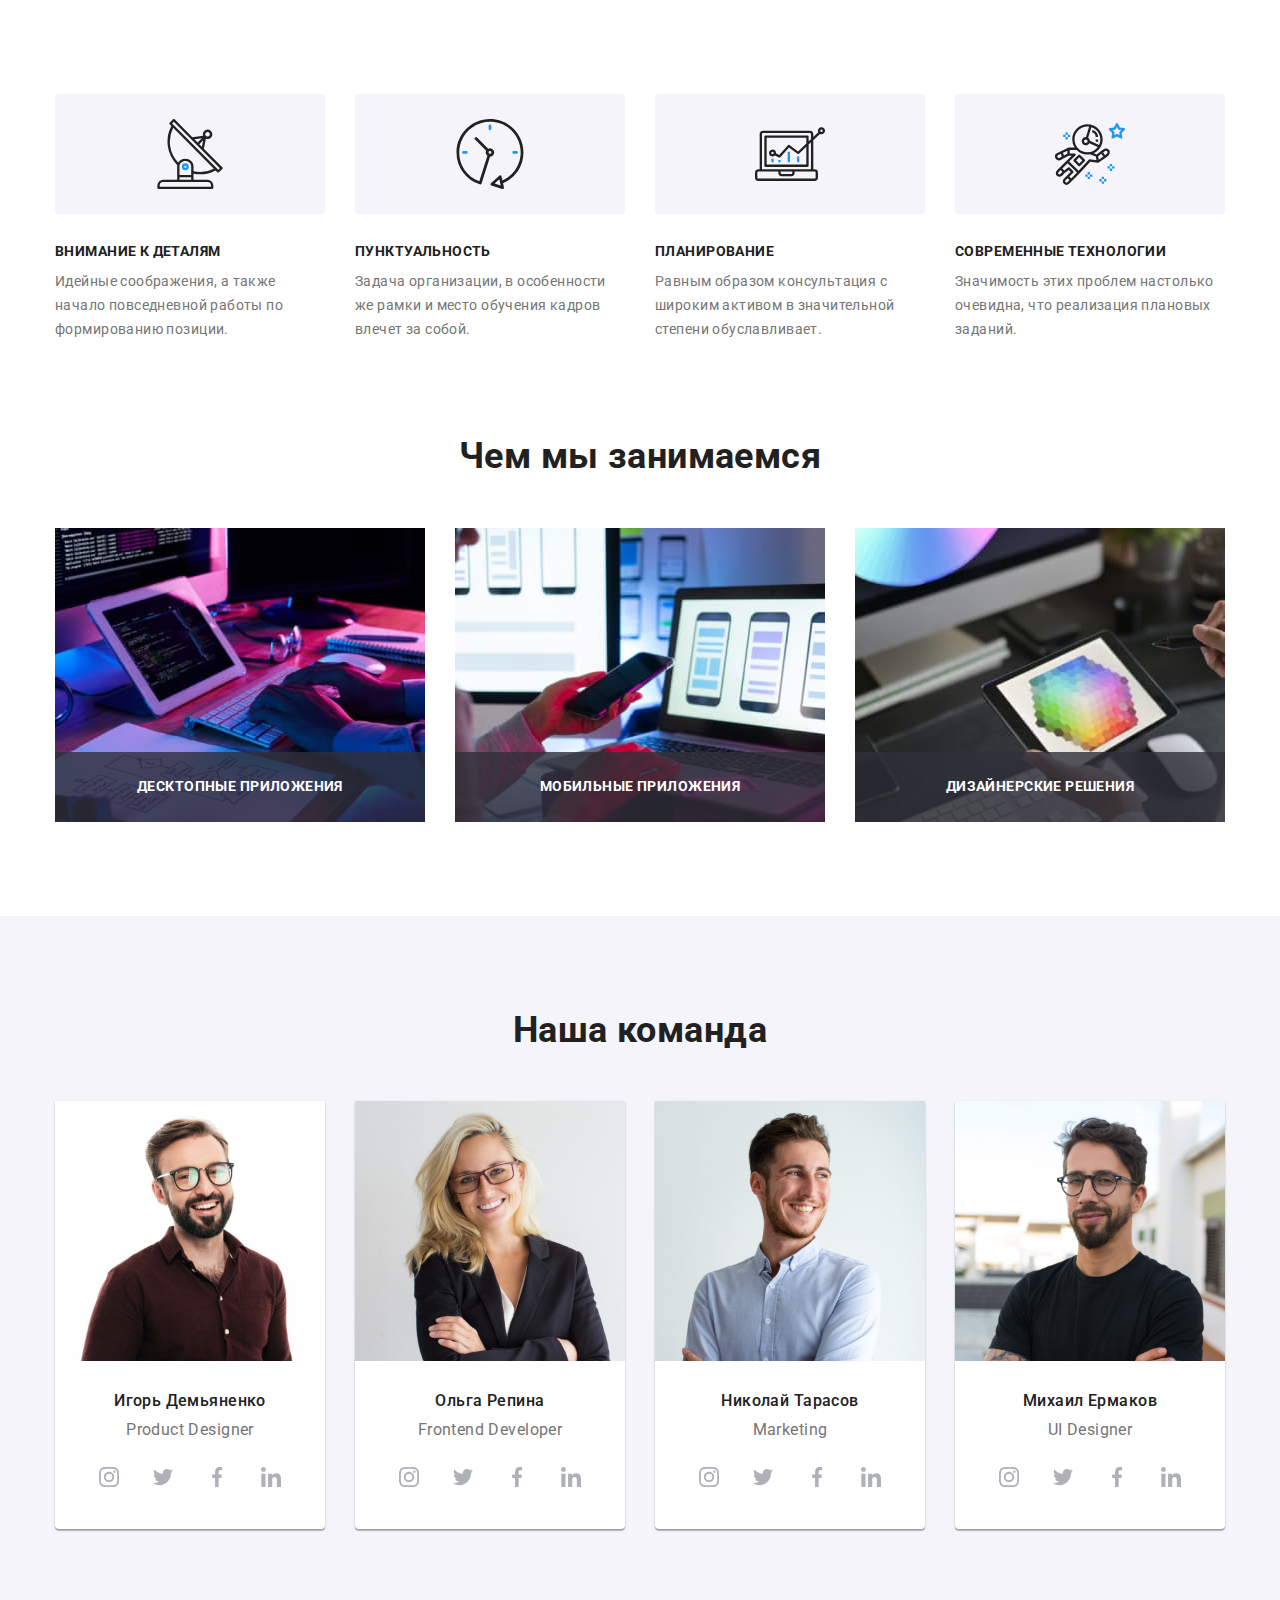
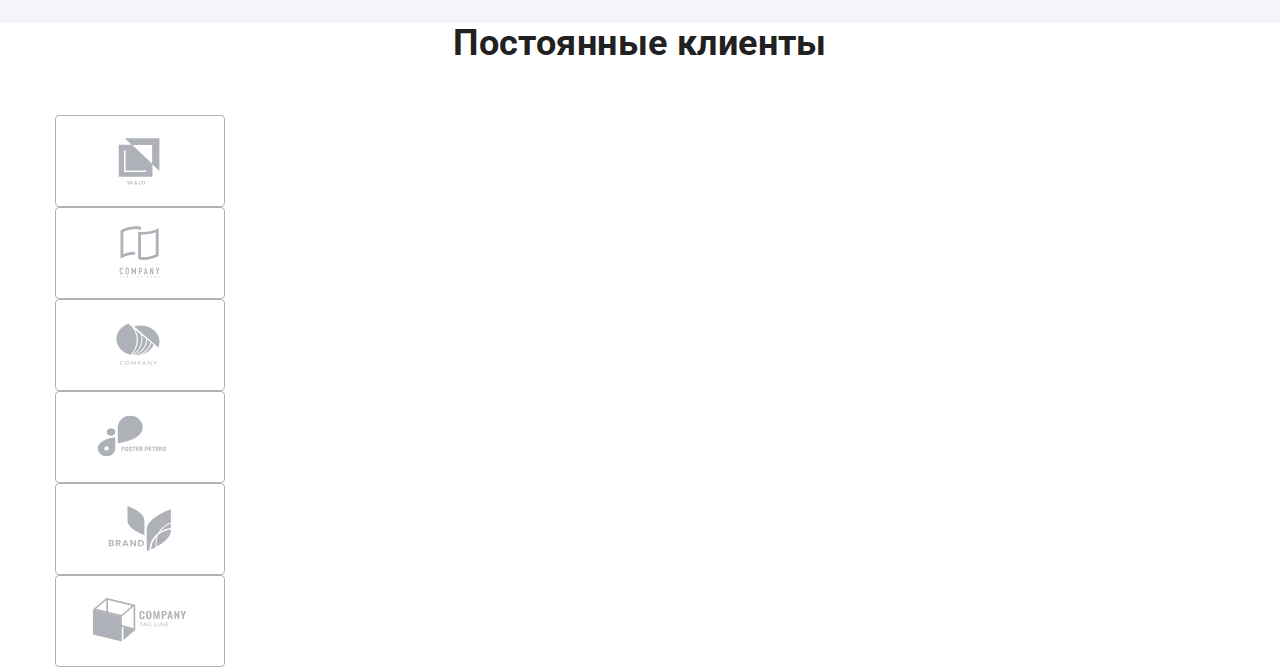
==== index.html @ 062e425c "secitions" ====
<!DOCTYPE html>
<html lang="ru">
  <head>
    <meta charset="UTF-8" />
    <meta http-equiv="X-UA-Compatible" content="IE=edge" />
    <meta name="viewport" content="width=device-width, initial-scale=1.0" />
    <title>WebStudio</title>
    <link
      rel="stylesheet"
      href="https://fonts.googleapis.com/css2?family=Raleway:wght@700&family=Roboto:wght@400;500;700;900&display=swap"
    />
    <link
      rel="stylesheet"
      href="https://cdnjs.cloudflare.com/ajax/libs/modern-normalize/1.1.0/modern-normalize.min.css"
    />
    <link rel="stylesheet" href="./css/main.min.css" />
  </head>

  <body>
    <!-- Шапка сайта -->
    <!-- <header class="header">
      <div class="container header__container">
        <nav class="nav">
          <a class="logo header__logo" href="./index.html"
            ><span class="header__logo--color">Web</span>Studio</a
          >

          <ul class="nav__list list">
            <li class="nav__item">
              <a class="nav__link nav__link--studio link" href="./index.html">Студия</a>
            </li>
            <li class="nav__item">
              <a class="nav__link link" href="./portfolio.html">Портфолио</a>
            </li>
            <li class="nav__item"><a class="nav__link link" href="">Контакты</a></li>
          </ul>
        </nav>

        <ul class="nav__list nav__list--right list">
          <li class="nav__item">
            <div class="nav__box">
              <a class="nav__link nav__link--color link" href="mailto:info@devstudio.com">
                <svg class="nav__icon" width="16" height="12">
                  <use href="./images/sprite.svg#icon-envelope"></use>
                </svg>
                info@devstudio.com
              </a>
            </div>
          </li>
          <li class="nav__item">
            <div class="nav__box">
              <a class="nav__link nav__link--color link" href="tel:+380961111111">
                <svg class="nav__icon phone" width="10" height="16">
                  <use href="./images/sprite.svg#icon-phone"></use>
                </svg>
                +38 096 111 11 11
              </a>
            </div>
          </li>
        </ul>
      </div>
    </header> -->

    <main>
      <!-- Герой -->
      <!-- <section class="hero">
        <div class="container">
          <h1 class="hero__title">Эффективные решения для вашего бизнеса</h1>
          <button class="button" type="button" data-modal-open>Заказать услугу</button>
        </div>
        <div class="backdrop is-hidden" data-modal>
          <div class="modal is-hidden">
            <button class="btn-close" data-modal-close>
              <svg class="btn-close__icon" width="18" height="18">
                <use href="./images/sprite.svg#icon-close"></use>
              </svg>
            </button>

            <form class="form" autocomplete="off">
              <p class="form__text">Оставьте свои данные, мы вам перезвоним</p>
              <div class="form__field">
                <label class="form__label" for="user-name">Имя</label>
                <input class="form__input" type="text" id="user-name" name="user-name" />
                <span class="form__wrapper">
                  <svg class="form__icon" width="18" height="18">
                    <use href="./images/sprite.svg#icon-person"></use>
                  </svg>
                </span>
              </div>

              <div class="form__field">
                <label class="form__label" for="user-tel">Телефон</label>
                <input class="form__input" type="tel" id="user-tel" name="user-tel" />
                <span class="form__wrapper">
                  <svg class="form__icon" width="18" height="18">
                    <use href="./images/sprite.svg#icon-phone-black"></use>
                  </svg>
                </span>
              </div>

              <div class="form__field">
                <label class="form__label" for="user-email">Почта</label>
                <input class="form__input" type="email" id="user-email" name="user-email" />
                <span class="form__wrapper">
                  <svg class="form__icon" width="18" height="18">
                    <use href="./images/sprite.svg#icon-mail-black"></use>
                  </svg>
                </span>
              </div>

              <label class="form__label" for="comment">Комментарий</label>
              <textarea
                class="form__comment"
                name="comment"
                id="comment"
                placeholder="Введите текст"
              ></textarea>
              <div class="agreement">
                <label class="agreement__label">
                  <input
                    class="agreement__input"
                    type="checkbox"
                    name="agreement"
                    value="agreement"
                  />
                  <span class="agreement__icon"></span>
                  <span class="agreement__text">Соглашаюсь с рассылкой и принимаю </span>
                  <a class="agreement__link" href=""
                    ><span class="agreement__link--text link"> Условия договора</span>
                  </a>
                </label>
              </div>
              <button class="button button__modal" type="submit">Отправить</button>
            </form>
          </div>
        </div>
      </section> -->

      <!-- Особенности нашей работы -->
      <section class="features">
        <div class="container">
          <h2 class="title visually-hidden">Особенности нашей работы</h2>
          <ul class="features__list list">
            <li class="features__container">
              <div class="features__box">
                <svg class="features__icon" width="70" height="70">
                  <use href="./images/sprite.svg#icon-features-1"></use>
                </svg>
              </div>
              <h3 class="features__subtitle">Внимание к деталям</h3>
              <p class="features__text">
                Идейные соображения, а также начало повседневной работы по формированию позиции.
              </p>
            </li>

            <li class="features__container">
              <div class="features__box">
                <svg class="features__icon" width="70" height="70">
                  <use href="./images/sprite.svg#icon-features-2"></use>
                </svg>
              </div>
              <h3 class="features__subtitle">Пунктуальность</h3>
              <p class="features__text">
                Задача организации, в особенности же рамки и место обучения кадров влечет за собой.
              </p>
            </li>

            <li class="features__container">
              <div class="features__box">
                <svg class="features__icon" width="70" height="70">
                  <use href="./images/sprite.svg#icon-features-3"></use>
                </svg>
              </div>
              <h3 class="features__subtitle">Планирование</h3>
              <p class="features__text">
                Равным образом консультация с широким активом в значительной степени обуславливает.
              </p>
            </li>

            <li class="features__container">
              <div class="features__box">
                <svg class="features__icon" width="70" height="70">
                  <use href="./images/sprite.svg#icon-features-4"></use>
                </svg>
              </div>
              <h3 class="features__subtitle">Современные технологии</h3>
              <p class="features__text">
                Значимость этих проблем настолько очевидна, что реализация плановых заданий.
              </p>
            </li>
          </ul>
        </div>
      </section>

      <!-- Чем мы занимаемся -->
      <section class="activity">
        <div class="container">
          <h2 class="title">Чем мы занимаемся</h2>
          <ul class="list activity__list">
            <li class="activity__item">
              <div class="activity__box">
                <img
                  class="activity__img"
                  src="./images/about/foto-1.jpg"
                  alt="Человек печатает код на ноутбуке"
                  width="370"
                  height="294"
                />
                <p class="activity__descr">Десктопные приложения</p>
              </div>
            </li>
            <li class="activity__item">
              <div class="activity__box">
                <img
                  class="activity__img"
                  src="./images/about/foto-2.jpg"
                  alt="Человек разрабатывает дизайн для мобильных приложений"
                  width="370"
                  height="294"
                />
                <p class="activity__descr">Мобильные приложения</p>
              </div>
            </li>
            <li class="activity__item">
              <div class="activity__box">
                <img
                  class="activity__img"
                  src="./images/about/foto-3.jpg"
                  alt="Человек выбирает цвет на палитре"
                  width="370"
                  height="294"
                />
                <p class="activity__descr">Дизайнерские решения</p>
              </div>
            </li>
          </ul>
        </div>
      </section>

      <!-- Наша команда -->
      <section class="team">
        <div class="container">
          <h2 class="title">Наша команда</h2>
          <ul class="list team__list">
            <li class="team__card">
              <img
                class="team__img"
                src="./images/team/igor.jpg"
                alt="Игорь Демьяненко"
                width="270"
                height="260"
              />
              <h3 class="team__name">Игорь Демьяненко</h3>
              <p class="team__text" lang="en">Product Designer</p>
              <ul class="list social-list">
                <li class="social-list__item">
                  <div class="social-list__box">
                    <a class="social-list__link" href="" aria-label="instagram">
                      <svg class="social-list__icon" width="20" height="20">
                        <use href="./images/sprite.svg#icon-instagram"></use>
                      </svg>
                    </a>
                  </div>
                </li>

                <li class="social-list__item">
                  <div class="social-list__box">
                    <a class="social-list__link" href="" aria-label="twitter">
                      <svg class="social-list__icon" width="20" height="20">
                        <use href="./images/sprite.svg#icon-twitter"></use>
                      </svg>
                    </a>
                  </div>
                </li>
                <li class="social-list__item">
                  <div class="social-list__box">
                    <a class="social-list__link" href="" aria-label="facebook">
                      <svg class="social-list__icon" width="20" height="20">
                        <use href="./images/sprite.svg#icon-facebook"></use>
                      </svg>
                    </a>
                  </div>
                </li>
                <li class="social-list__item">
                  <div class="social-list__box">
                    <a class="social-list__link" href="" aria-label="linkedin">
                      <svg class="social-list__icon" width="20" height="20">
                        <use href="./images/sprite.svg#icon-linkedin"></use>
                      </svg>
                    </a>
                  </div>
                </li>
              </ul>
            </li>

            <li class="team__card">
              <img
                class="team__img"
                src="./images/team/olga.jpg"
                alt="Ольга Репина"
                width="270"
                height="260"
              />
              <h3 class="team__name">Ольга Репина</h3>
              <p class="team__text" lang="en">Frontend Developer</p>
              <ul class="list social-list">
                <li class="social-list__item">
                  <div class="social-list__box">
                    <a class="social-list__link" href="" aria-label="instagram">
                      <svg class="social-list__icon" width="20" height="20">
                        <use href="./images/sprite.svg#icon-instagram"></use>
                      </svg>
                    </a>
                  </div>
                </li>

                <li class="social-list__item">
                  <div class="social-list__box">
                    <a class="social-list__link" href="" aria-label="twitter">
                      <svg class="social-list__icon" width="20" height="20">
                        <use href="./images/sprite.svg#icon-twitter"></use>
                      </svg>
                    </a>
                  </div>
                </li>
                <li class="social-list__item">
                  <div class="social-list__box">
                    <a class="social-list__link" href="" aria-label="facebook">
                      <svg class="social-list__icon" width="20" height="20">
                        <use href="./images/sprite.svg#icon-facebook"></use>
                      </svg>
                    </a>
                  </div>
                </li>
                <li class="social-list__item">
                  <div class="social-list__box">
                    <a class="social-list__link" href="" aria-label="linkedin">
                      <svg class="social-list__icon" width="20" height="20">
                        <use href="./images/sprite.svg#icon-linkedin"></use>
                      </svg>
                    </a>
                  </div>
                </li>
              </ul>
            </li>

            <li class="team__card">
              <img
                class="team__img"
                src="./images/team/nikolay.jpg"
                alt="Ольга Репина"
                width="270"
                height="260"
              />
              <h3 class="team__name">Николай Тарасов</h3>
              <p class="team__text" lang="en">Marketing</p>
              <ul class="list social-list">
                <li class="social-list__item">
                  <div class="social-list__box">
                    <a class="social-list__link" href="" aria-label="instagram">
                      <svg class="social-list__icon" width="20" height="20">
                        <use href="./images/sprite.svg#icon-instagram"></use>
                      </svg>
                    </a>
                  </div>
                </li>

                <li class="social-list__item">
                  <div class="social-list__box">
                    <a class="social-list__link" href="" aria-label="twitter">
                      <svg class="social-list__icon" width="20" height="20">
                        <use href="./images/sprite.svg#icon-twitter"></use>
                      </svg>
                    </a>
                  </div>
                </li>
                <li class="social-list__item">
                  <div class="social-list__box">
                    <a class="social-list__link" href="" aria-label="facebook">
                      <svg class="social-list__icon" width="20" height="20">
                        <use href="./images/sprite.svg#icon-facebook"></use>
                      </svg>
                    </a>
                  </div>
                </li>
                <li class="social-list__item">
                  <div class="social-list__box">
                    <a class="social-list__link" href="" aria-label="linkedin">
                      <svg class="social-list__icon" width="20" height="20">
                        <use href="./images/sprite.svg#icon-linkedin"></use>
                      </svg>
                    </a>
                  </div>
                </li>
              </ul>
            </li>

            <li class="team__card">
              <img
                class="team__img"
                src="./images/team/mihail.jpg"
                alt="Ольга Репина"
                width="270"
                height="260"
              />
              <h3 class="team__name">Михаил Ермаков</h3>
              <p class="team__text" lang="en">UI Designer</p>
              <ul class="list social-list">
                <li class="social-list__item">
                  <div class="social-list__box">
                    <a class="social-list__link" href="" aria-label="instagram">
                      <svg class="social-list__icon" width="20" height="20">
                        <use href="./images/sprite.svg#icon-instagram"></use>
                      </svg>
                    </a>
                  </div>
                </li>

                <li class="social-list__item">
                  <div class="social-list__box">
                    <a class="social-list__link" href="" aria-label="twitter">
                      <svg class="social-list__icon" width="20" height="20">
                        <use href="./images/sprite.svg#icon-twitter"></use>
                      </svg>
                    </a>
                  </div>
                </li>
                <li class="social-list__item">
                  <div class="social-list__box">
                    <a class="social-list__link" href="" aria-label="facebook">
                      <svg class="social-list__icon" width="20" height="20">
                        <use href="./images/sprite.svg#icon-facebook"></use>
                      </svg>
                    </a>
                  </div>
                </li>
                <li class="social-list__item">
                  <div class="social-list__box">
                    <a class="social-list__link" href="" aria-label="linkedin">
                      <svg class="social-list__icon" width="20" height="20">
                        <use href="./images/sprite.svg#icon-linkedin"></use>
                      </svg>
                    </a>
                  </div>
                </li>
              </ul>
            </li>
          </ul>
        </div>
      </section>

      <!-- Section regular customers -->
      <section class="customers">
        <div class="container">
          <h2 class="title">Постоянные клиенты</h2>
          <ul class="list customers__list">
            <li class="customers__item">
              <a class="customers__link" href="">
                <svg class="customers__icon" width="106" height="60">
                  <use href="./images/sprite.svg#icon-customers-1"></use>
                </svg>
              </a>
            </li>

            <li class="customers__item">
              <a class="customers__link" href="">
                <svg class="customers__icon" width="106" height="60">
                  <use href="./images/sprite.svg#icon-customers-2"></use>
                </svg>
              </a>
            </li>

            <li class="customers__item">
              <a class="customers__link" href="">
                <svg class="customers__icon" width="106" height="60">
                  <use href="./images/sprite.svg#icon-customers-3"></use>
                </svg>
              </a>
            </li>

            <li class="customers__item">
              <a class="customers__link" href="">
                <svg class="customers__icon" width="106" height="60">
                  <use href="./images/sprite.svg#icon-customers-4"></use>
                </svg>
              </a>
            </li>

            <li class="customers__item">
              <a class="customers__link" href="">
                <svg class="customers__icon" width="106" height="60">
                  <use href="./images/sprite.svg#icon-customers-5"></use>
                </svg>
              </a>
            </li>

            <li class="customers__item">
              <a class="customers__link" href="">
                <svg class="customers__icon" width="106" height="60">
                  <use href="./images/sprite.svg#icon-customers-6"></use>
                </svg>
              </a>
            </li>
          </ul>
        </div>
      </section>
    </main>

    <!-- Футер -->
    <!-- <footer class="footer">
      <div class="container">
        <div class="footer__container">
          <div class="footer__contacts">
            <a class="logo footer__logo" href="./index.html"
              ><span class="logo__footer--text">Web</span>Studio</a
            >
            <address class="adress">
              <ul class="footer__list list">
                <li class="footer__item footer__item--adress">
                  <a
                    class="link footer__link"
                    href="https://goo.gl/maps/1aV7GLh5moSTKQaL6"
                    target="_blank"
                    rel="noopener noreferrer"
                    >г. Киев, пр-т Леси Украинки, 26</a
                  >
                </li>
                <li class="footer__item footer__item--mail">
                  <a class="link footer__link footer__link--mail" href="mailto:info@devstudio.com"
                    >info@devstudio.com</a
                  >
                </li>
                <li class="footer__item footer__item--tel">
                  <a class="link footer__link footer__link--tel" href="tel:+380961111111"
                    >+38 096 111 11 11</a
                  >
                </li>
              </ul>
            </address>
          </div>

          <div class="social-media">
            <h3 class="social-media__title">присоединяйтесь</h3>
            <ul class="list social-media__list">
              <li class="social-media__item">
                <div class="social-media__block">
                  <a class="social-media__link" aria-label="instagram" href="">
                    <svg class="social-media__icon" width="20" height="20">
                      <use href="./images/sprite.svg#icon-instagram2"></use>
                    </svg>
                  </a>
                </div>
              </li>

              <li class="social-media__item">
                <div class="social-media__block">
                  <a class="social-media__link" aria-label="instagram" href="">
                    <svg class="social-media__icon" width="20" height="20">
                      <use href="./images/sprite.svg#icon-twitter2"></use>
                    </svg>
                  </a>
                </div>
              </li>

              <li class="social-media__item">
                <div class="social-media__block">
                  <a class="social-media__link" aria-label="facebook" href="">
                    <svg class="social-media__icon" width="20" height="20">
                      <use href="./images/sprite.svg#icon-facebook2"></use>
                    </svg>
                  </a>
                </div>
              </li>

              <li class="social-media__item">
                <div class="social-media__block">
                  <a class="social-media__link" aria-label="linkedin" href="">
                    <svg class="social-media__icon" width="20" height="20">
                      <use href="./images/sprite.svg#icon-linkedin2"></use>
                    </svg>
                  </a>
                </div>
              </li>
            </ul>
          </div>

          <div class="footer-modal">
            <form class="footer-modal__form" autocomplete="off">
              <p class="footer-modal__text">Подпишитесь на рассылку</p>
              <div class="footer-modal__box">
                <label class="footer-modal__email" for="email"></label>
                <input
                  class="footer-modal__input"
                  type="email"
                  name="email"
                  id="email"
                  placeholder="E-mail"
                />
                <button class="button" type="submit">
                  Подписаться
                  <svg class="button__icon" width="24" height="24">
                    <use href="./images/sprite.svg#icon-send"></use>
                  </svg>
                </button>
              </div>
            </form>
          </div>
        </div>
      </div>
    </footer> -->
    <script src="./js/modal.js"></script>
  </body>
</html>
---- css/main.min.css ----
:root{--brand-color: #2196F3;--background-color: #ffffff;--text-color: #212121;--paragraph-color: #757575;--primary-font: Roboto, sans-serif;--secondary-font: Raleway, sans-serif}.portfolio,.hero{padding-top:94px;padding-bottom:94px}body{color:var(--text-color);background-color:var(--background-color);font-family:var(--primary-font);font-size:14px;letter-spacing:.03em}html{-webkit-box-sizing:border-box;box-sizing:border-box}*,*::after,*::before{-webkit-box-sizing:inherit;box-sizing:inherit}h1,h2,h3,h4,h5,h6,p{margin-top:0}.list{list-style:none;padding-left:0;margin:0}.link{text-decoration:none;color:inherit}img{display:block;max-width:100%;height:auto}address{font-style:inherit}.visually-hidden{position:absolute;width:1px;height:1px;margin:-1px;border:0;padding:0;white-space:nowrap;-webkit-clip-path:inset(100%);clip-path:inset(100%);clip:rect(0 0 0 0);overflow:hidden}.container{width:100%;margin-left:auto;margin-right:auto;padding-left:15px;padding-right:15px}@media screen and (min-width: 480px){.container{max-width:480px}}@media screen and (min-width: 768px){.container{max-width:768px}}@media screen and (min-width: 1200px){.container{max-width:1200px}}.button{font-weight:700;font-size:16px;line-height:1.87;display:-webkit-inline-box;display:-ms-inline-flexbox;display:inline-flex;-webkit-box-align:center;-ms-flex-align:center;align-items:center;padding:10px 32px;font-family:inherit;text-align:center;letter-spacing:.06em;color:var(--background-color);background-color:#188ce8;-webkit-box-shadow:0px 4px 4px rgba(0,0,0,.15);box-shadow:0px 4px 4px rgba(0,0,0,.15);border-radius:4px;border:1px solid rgba(0,0,0,0);-webkit-transition:background-color 250ms cubic-bezier(0.4, 0, 0.2, 1);transition:background-color 250ms cubic-bezier(0.4, 0, 0.2, 1)}.button:focus,.button:hover{cursor:pointer;background-color:var(--brand-color)}.logo{font-weight:700;font-size:26px;line-height:1.19;font-family:var(--secondary-font);font-weight:700;font-size:26px;line-height:1.19;color:var(--text-color)}.title{font-weight:700;font-size:36px;line-height:1.16;margin-bottom:50px;margin-top:0;text-align:center;color:var(--text-color)}.backdrop{position:fixed;z-index:3;top:0;left:0;width:100%;height:100%;background-color:rgba(0,0,0,.2);opacity:1;visibility:visible;-webkit-transition:opacity 250ms cubic-bezier(0.4, 0, 0.2, 1),visibility 250ms cubic-bezier(0.4, 0, 0.2, 1);transition:opacity 250ms cubic-bezier(0.4, 0, 0.2, 1),visibility 250ms cubic-bezier(0.4, 0, 0.2, 1)}.backdrop.is-hidden{opacity:0;pointer-events:none;visibility:hidden}.modal{position:absolute;top:50%;left:50%;width:528px;height:581px;padding:40px;-webkit-transform:translate(-50%, -50%) scale(1);transform:translate(-50%, -50%) scale(1);opacity:1;background-color:#fff;-webkit-box-shadow:0px 1px 3px rgba(0,0,0,.12),0px 1px 1px rgba(0,0,0,.14),0px 2px 1px rgba(0,0,0,.2);box-shadow:0px 1px 3px rgba(0,0,0,.12),0px 1px 1px rgba(0,0,0,.14),0px 2px 1px rgba(0,0,0,.2);border-radius:4px;-webkit-transition:opacity 250ms cubic-bezier(0.4, 0, 0.2, 1),-webkit-transform 250ms cubic-bezier(0.4, 0, 0.2, 1);transition:opacity 250ms cubic-bezier(0.4, 0, 0.2, 1),-webkit-transform 250ms cubic-bezier(0.4, 0, 0.2, 1);transition:transform 250ms cubic-bezier(0.4, 0, 0.2, 1),opacity 250ms cubic-bezier(0.4, 0, 0.2, 1);transition:transform 250ms cubic-bezier(0.4, 0, 0.2, 1),opacity 250ms cubic-bezier(0.4, 0, 0.2, 1),-webkit-transform 250ms cubic-bezier(0.4, 0, 0.2, 1)}.backdrop.is-hidden .modal{-webkit-transform:translate(-50%, -50%) scale(1.25);transform:translate(-50%, -50%) scale(1.25);opacity:0;-webkit-transition:opacity 250ms cubic-bezier(0.4, 0, 0.2, 1),-webkit-transform 250ms cubic-bezier(0.4, 0, 0.2, 1);transition:opacity 250ms cubic-bezier(0.4, 0, 0.2, 1),-webkit-transform 250ms cubic-bezier(0.4, 0, 0.2, 1);transition:transform 250ms cubic-bezier(0.4, 0, 0.2, 1),opacity 250ms cubic-bezier(0.4, 0, 0.2, 1);transition:transform 250ms cubic-bezier(0.4, 0, 0.2, 1),opacity 250ms cubic-bezier(0.4, 0, 0.2, 1),-webkit-transform 250ms cubic-bezier(0.4, 0, 0.2, 1)}.btn-close{position:absolute;top:8px;right:8px;padding:0;background-color:#fff;border:1px solid rgba(0,0,0,.1);border-radius:50%;cursor:pointer}.btn-close__icon{display:-webkit-box;display:-ms-flexbox;display:flex;-webkit-box-align:center;-ms-flex-align:center;align-items:center;-webkit-box-pack:center;-ms-flex-pack:center;justify-content:center;margin:6px;-webkit-transition:fill 250ms cubic-bezier(0.4, 0, 0.2, 1);transition:fill 250ms cubic-bezier(0.4, 0, 0.2, 1)}.btn-close:hover .btn-close__icon,.btn-close:focus .btn-close__icon{fill:var(--brand-color)}.form{display:-webkit-box;display:-ms-flexbox;display:flex;-webkit-box-orient:vertical;-webkit-box-direction:normal;-ms-flex-direction:column;flex-direction:column}.form__text{font-weight:700;font-size:20px;line-height:1.15;margin-bottom:12px;text-align:center;color:var(--text-color)}.form__field{position:relative;display:-webkit-box;display:-ms-flexbox;display:flex;-webkit-box-orient:vertical;-webkit-box-direction:normal;-ms-flex-direction:column;flex-direction:column;margin-bottom:10px}.form__label{font-weight:400;font-size:12px;line-height:1.16;margin-bottom:4px;text-align:left;letter-spacing:.01em;color:var(--paragraph-color)}.form__input{position:relative;cursor:pointer;padding-left:42px;padding-right:10px;width:100%;height:40px;border:1px solid rgba(33,33,33,.2);border-radius:4px;-webkit-transition:border-color 250ms cubic-bezier(0.4, 0, 0.2, 1),outline 250ms cubic-bezier(0.4, 0, 0.2, 1);transition:border-color 250ms cubic-bezier(0.4, 0, 0.2, 1),outline 250ms cubic-bezier(0.4, 0, 0.2, 1)}.form__input:focus{border-color:var(--brand-color);outline:1px solid var(--brand-color)}.form__wrapper{position:absolute;top:30px;left:12px;-webkit-transition:fill 250ms cubic-bezier(0.4, 0, 0.2, 1);transition:fill 250ms cubic-bezier(0.4, 0, 0.2, 1)}.form__input:focus~.form__wrapper{fill:var(--brand-color)}.form__comment{margin-bottom:20px;padding:12px 16px;width:100%;height:120px;border:1px solid rgba(33,33,33,.2);border-radius:4px;resize:none;-webkit-transition:border-color 250ms cubic-bezier(0.4, 0, 0.2, 1),outline 250ms cubic-bezier(0.4, 0, 0.2, 1);transition:border-color 250ms cubic-bezier(0.4, 0, 0.2, 1),outline 250ms cubic-bezier(0.4, 0, 0.2, 1)}.form__comment:focus{border-color:var(--brand-color);outline:1px solid var(--brand-color)}.form__comment::-webkit-input-placeholder{color:rgba(117,117,117,.5)}.form__comment::-moz-placeholder{color:rgba(117,117,117,.5)}.form__comment:-ms-input-placeholder{color:rgba(117,117,117,.5)}.form__comment::-ms-input-placeholder{color:rgba(117,117,117,.5)}.form__comment::placeholder{color:rgba(117,117,117,.5)}.agreement{margin-bottom:30px}.agreement__label{position:relative;display:-webkit-box;display:-ms-flexbox;display:flex;-webkit-box-align:center;-ms-flex-align:center;align-items:center;-webkit-box-pack:center;-ms-flex-pack:center;justify-content:center}.agreement__input{-moz-appearance:none;-webkit-appearance:none;appearance:none;position:absolute;outline:rgba(0,0,0,0);top:4px;left:-4px}.agreement__icon{margin-right:9px;width:16px;height:15px;border:2px solid #212121;border-radius:2px;-webkit-transition:background-color 250ms cubic-bezier(0.4, 0, 0.2, 1),border-color 250ms cubic-bezier(0.4, 0, 0.2, 1),outline 250ms cubic-bezier(0.4, 0, 0.2, 1);transition:background-color 250ms cubic-bezier(0.4, 0, 0.2, 1),border-color 250ms cubic-bezier(0.4, 0, 0.2, 1),outline 250ms cubic-bezier(0.4, 0, 0.2, 1)}.agreement__input:checked+.agreement__icon{background-color:var(--brand-color);border-color:var(--brand-color);background-image:url("../images/icons/check.svg");background-size:contain;background-origin:border-box}.agreement__input:focus+.agreement__icon{border:2px solid var(--brand-color)}.agreement__text{font-weight:400;font-size:14px;line-height:1.71;margin-bottom:0;margin-left:0;color:var(--paragraph-color);-webkit-user-select:none;-moz-user-select:none;-ms-user-select:none;user-select:none}.agreement__link{color:var(--brand-color)}.agreement__link--text{margin-left:2px;color:var(--brand-color)}.button__modal{display:-webkit-box;display:-ms-flexbox;display:flex;-webkit-box-pack:center;-ms-flex-pack:center;justify-content:center;width:200px;height:50px;margin-left:auto;margin-right:auto}.social-list{display:-webkit-box;display:-ms-flexbox;display:flex;-webkit-box-align:center;-ms-flex-align:center;align-items:center;-webkit-box-pack:center;-ms-flex-pack:center;justify-content:center;padding-bottom:30px}.social-list__item:not(:last-child){margin-right:10px}.social-list__icon{fill:currentColor}.social-list__link{display:-webkit-box;display:-ms-flexbox;display:flex;-webkit-box-align:center;-ms-flex-align:center;align-items:center;-webkit-box-pack:center;-ms-flex-pack:center;justify-content:center;width:44px;height:44px;background-color:#fff;border-radius:50%;cursor:pointer;color:#afb1b8;-webkit-transition:background-color 250ms cubic-bezier(0.4, 0, 0.2, 1),color 250ms cubic-bezier(0.4, 0, 0.2, 1);transition:background-color 250ms cubic-bezier(0.4, 0, 0.2, 1),color 250ms cubic-bezier(0.4, 0, 0.2, 1)}.social-list__link:hover,.social-list__link:focus{background-color:var(--brand-color);color:#fff}.header{position:fixed;top:0;left:0;width:100%;z-index:2;background-color:#fff;border:1px solid #eee}.nav,.header__container{display:-webkit-box;display:-ms-flexbox;display:flex;-webkit-box-align:center;-ms-flex-align:center;align-items:center}.link,.logo{text-decoration:none}.header__logo{margin-right:93px}.header__logo--color{color:var(--brand-color)}.nav__list{display:-webkit-box;display:-ms-flexbox;display:flex}.nav__list--right{margin-left:auto}.nav__item{margin-right:50px}.nav__item:last-child{margin-right:0}.nav__link{font-weight:500;line-height:1.14;display:-webkit-box;display:-ms-flexbox;display:flex;-webkit-box-align:center;-ms-flex-align:center;align-items:center;padding-top:32px;padding-bottom:32px;letter-spacing:.02em;color:var(--text-color);-webkit-transition:color 250ms cubic-bezier(0.4, 0, 0.2, 1);transition:color 250ms cubic-bezier(0.4, 0, 0.2, 1)}.nav__link:hover,.nav__link:focus{color:var(--brand-color)}.nav__link--color{color:var(--paragraph-color)}.nav__link--studio,.nav__link--portfolio{position:relative;color:var(--brand-color)}.nav__link--studio::after,.nav__link--portfolio::after{content:"";position:absolute;width:48px;height:4px;top:76px;background-color:var(--brand-color);border-radius:2px}.nav__link--portfolio::after{content:"";position:absolute;width:78px;height:4px;top:76px;background:var(--brand-color);border-radius:2px}.nav__icon{margin-right:10px;fill:currentColor;-webkit-transition-property:fill;transition-property:fill;-webkit-transition-duration:250ms;transition-duration:250ms;-webkit-transition-timing-function:cubic-bezier(0.4, 0, 0.2, 1);transition-timing-function:cubic-bezier(0.4, 0, 0.2, 1)}.nav__icon:focus,.nav__icon:hover{fill:var(--brand-color)}.hero{color:var(--background-color);background-color:#2f303a;text-align:center;padding:200px 0;background-image:-webkit-gradient(linear, left top, right top, from(rgba(47, 48, 58, 0.4)), to(rgba(47, 48, 58, 0.4))),url("../images/hero/people.jpg");background-image:linear-gradient(to right, rgba(47, 48, 58, 0.4), rgba(47, 48, 58, 0.4)),url("../images/hero/people.jpg");max-width:1600px;margin-left:auto;margin-right:auto;background-position:center;background-repeat:no-repeat;background-size:cover}.hero__title{font-weight:900;font-size:44px;line-height:1.36;padding-bottom:0;width:693px;margin-left:auto;margin-right:auto;margin-top:0;margin-bottom:30px;letter-spacing:.06em;text-transform:uppercase}@media screen and (max-width: 1199px){.features{padding-top:60px;padding-bottom:60px}}@media screen and (min-width: 1200px){.features{padding-top:94px;padding-bottom:94px}}@media screen and (min-width: 768px){.features__list{display:-webkit-box;display:-ms-flexbox;display:flex;-ms-flex-wrap:wrap;flex-wrap:wrap}}@media screen and (min-width: 768px){.features__container{-ms-flex-preferred-size:calc((100% - 60px)/2);flex-basis:calc((100% - 60px)/2);margin-right:30px;margin-bottom:30px}.features__container:nth-child(2n){margin-right:0}.features__container:nth-child(3){margin-bottom:0}.features__container:nth-child(4){margin-bottom:0}}@media screen and (min-width: 1200px){.features__container{-ms-flex-preferred-size:calc((100% - 90px)/4);flex-basis:calc((100% - 90px)/4);margin-bottom:0}.features__container:not(:last-child){margin-right:30px}}@media screen and (max-width: 767px){.features__container:not(:last-child){margin-bottom:30px}}.features__box{display:-webkit-box;display:-ms-flexbox;display:flex;-webkit-box-align:center;-ms-flex-align:center;align-items:center;-webkit-box-pack:center;-ms-flex-pack:center;justify-content:center;margin-bottom:30px;height:120px;border-radius:4px;background-color:#f5f4fa}.features__subtitle{font-weight:700;font-size:14px;line-height:1.14;margin-top:0;margin-bottom:10px;text-transform:uppercase}@media screen and (max-width: 767px){.features__subtitle{text-align:center}}.features__text{margin-top:0;margin-bottom:0;color:var(--paragraph-color);line-height:1.71}.activity{padding-top:0;padding-bottom:94px}@media screen and (max-width: 1199px){.activity{display:none}}.activity__list{display:-webkit-box;display:-ms-flexbox;display:flex;-ms-flex-wrap:wrap;flex-wrap:wrap}@media screen and (min-width: 1200px){.activity__item{margin-right:30px;width:calc((100% - 60px)/3)}.activity__item:nth-child(3n){margin-right:0}}.activity__box{position:relative}.activity__descr{font-weight:700;line-height:1.14;position:absolute;top:100%;left:0;-webkit-transform:translate(0%, -100%);transform:translate(0%, -100%);z-index:1;display:-webkit-box;display:-ms-flexbox;display:flex;-webkit-box-align:center;-ms-flex-align:center;align-items:center;-webkit-box-pack:center;-ms-flex-pack:center;justify-content:center;width:370px;height:70px;margin:0;text-align:center;text-transform:uppercase;color:#fff;background-color:rgba(47,48,58,.8)}.team{background-color:#f5f4fa}@media screen and (max-width: 1199px){.team{padding-top:60px;padding-bottom:60px}}@media screen and (min-width: 1200px){.team{padding-top:94px;padding-bottom:94px}}@media screen and (min-width: 768px){.team__list{display:-webkit-box;display:-ms-flexbox;display:flex;-ms-flex-wrap:wrap;flex-wrap:wrap}}.team__card{-webkit-box-shadow:0px 1px 3px rgba(0,0,0,.12),0px 1px 1px rgba(0,0,0,.14),0px 2px 1px rgba(0,0,0,.2);box-shadow:0px 1px 3px rgba(0,0,0,.12),0px 1px 1px rgba(0,0,0,.14),0px 2px 1px rgba(0,0,0,.2);border-radius:0px 0px 4px 4px;background:#fff}@media screen and (max-width: 767px){.team__card{margin-bottom:30px}.team__card:last-child{margin-bottom:0}}@media screen and (min-width: 768px){.team__card{margin-right:30px;width:calc((100% - 60px)/2)}.team__card:nth-child(2n){margin-right:0}.team__card:nth-child(1),.team__card:nth-child(2){margin-bottom:30px}}@media screen and (min-width: 1200px){.team__card{width:calc((100% - 90px)/4)}.team__card:nth-child(n){margin-right:30px;margin-bottom:0}.team__card:nth-child(4n){margin-right:0}}.team__img{padding-bottom:30px}@media screen and (max-width: 1199px){.team__img{width:100%}}.team__name{font-weight:500;font-size:16px;line-height:1.19;margin-top:0;margin-bottom:10px;text-align:center}.team__text{font-size:16px;line-height:1.19;margin-top:0;margin-bottom:16px;color:var(--paragraph-color);font-size:16px;line-height:1.19;text-align:center}@media screen and (max-width: 480px){.customers{padding-top:60px;padding-bottom:60px}}.customers__item{margin-right:30px;color:#afb1b8}.customers__item:last-child{margin-right:0}@media screen and (min-width: 480px){.customers__item{-ms-flex-preferred-size:calc((100% - 60px)/2);flex-basis:calc((100% - 60px)/2)}}.customers__link{display:-webkit-box;display:-ms-flexbox;display:flex;-webkit-box-align:center;-ms-flex-align:center;align-items:center;-webkit-box-pack:center;-ms-flex-pack:center;justify-content:center;color:currentColor;width:170px;height:92px;border:1px solid #afb1b8;border-radius:4px;cursor:pointer;-webkit-transition:color 250ms cubic-bezier(0.4, 0, 0.2, 1),border 250ms cubic-bezier(0.4, 0, 0.2, 1);transition:color 250ms cubic-bezier(0.4, 0, 0.2, 1),border 250ms cubic-bezier(0.4, 0, 0.2, 1)}.customers__link:hover,.customers__link:focus{border:1px solid var(--brand-color);color:var(--brand-color)}.customers__icon{fill:currentColor}.footer{padding:60px 0;background-color:#2f303a}.footer__container{display:-webkit-box;display:-ms-flexbox;display:flex;-webkit-box-align:baseline;-ms-flex-align:baseline;align-items:baseline}.footer__contacts{margin-right:70px}.footer__logo{display:inline-block;padding:0;margin-bottom:20px;color:var(--background-color)}.logo__footer--text{color:var(--brand-color)}.footer__item:not(:last-child){margin-bottom:9px}.footer__item--adress{color:var(--background-color)}.footer__item--tel,.footer__item--mail{color:rgba(255,255,255,.6)}.footer__link{display:inline-block;padding:0;font-style:normal;line-height:1.71}.footer__link--mail:hover,.footer__link--mail:focus,.footer__link--tel:hover,.footer__link--tel:focus{color:var(--brand-color)}.social-media{margin-right:93px}.social-media__title{font-weight:700;font-size:14px;line-height:1.14;text-transform:uppercase;color:#fff;margin-bottom:20px}.social-media__list{display:-webkit-box;display:-ms-flexbox;display:flex;-webkit-box-align:center;-ms-flex-align:center;align-items:center;-webkit-box-pack:center;-ms-flex-pack:center;justify-content:center}.social-media__item:not(:last-child){margin-right:10px}.social-media__link{display:-webkit-inline-box;display:-ms-inline-flexbox;display:inline-flex;-webkit-box-pack:center;-ms-flex-pack:center;justify-content:center;-webkit-box-align:center;-ms-flex-align:center;align-items:center;width:44px;height:44px;cursor:pointer;border-radius:50%;background-color:rgba(255,255,255,.1);-webkit-transition:background-color 250ms cubic-bezier(0.4, 0, 0.2, 1);transition:background-color 250ms cubic-bezier(0.4, 0, 0.2, 1)}.social-media__link:hover,.social-media__link:focus{background-color:var(--brand-color)}.social-media__icon{fill:#fff}.footer-modal__text{font-weight:700;line-height:1.14;letter-spacing:.03em;text-transform:uppercase;color:#fff}.footer-modal__box{display:-webkit-box;display:-ms-flexbox;display:flex;-webkit-box-align:center;-ms-flex-align:center;align-items:center}.footer-modal__input{width:358px;height:50px;margin-right:12px;padding-left:16px;background-color:rgba(0,0,0,0);border:1px solid rgba(255,255,255,.3);-webkit-filter:drop-shadow(0px 4px 4px rgba(0, 0, 0, 0.15));filter:drop-shadow(0px 4px 4px rgba(0, 0, 0, 0.15));border-radius:4px;color:#fff;-webkit-transition:border 250ms cubic-bezier(0.4, 0, 0.2, 1);transition:border 250ms cubic-bezier(0.4, 0, 0.2, 1)}.footer-modal__input:focus{border:2px solid #fff}.button__icon{margin-left:13px}.portfolio__list{display:-webkit-box;display:-ms-flexbox;display:flex;margin-bottom:50px;-webkit-box-pack:center;-ms-flex-pack:center;justify-content:center}.portfolio__item{margin-right:8px}.portfolio__item:last-child{margin-right:0}.button__portfolio{display:inline-block;padding:6px 22px;font-weight:500;line-height:1.62;color:var(--text-color);background-color:#f5f4fa;-webkit-box-shadow:none;box-shadow:none;-webkit-transition:background-color 250ms cubic-bezier(0.4, 0, 0.2, 1),color 250ms cubic-bezier(0.4, 0, 0.2, 1),-webkit-box-shadow 250ms cubic-bezier(0.4, 0, 0.2, 1);transition:background-color 250ms cubic-bezier(0.4, 0, 0.2, 1),color 250ms cubic-bezier(0.4, 0, 0.2, 1),-webkit-box-shadow 250ms cubic-bezier(0.4, 0, 0.2, 1);transition:background-color 250ms cubic-bezier(0.4, 0, 0.2, 1),color 250ms cubic-bezier(0.4, 0, 0.2, 1),box-shadow 250ms cubic-bezier(0.4, 0, 0.2, 1);transition:background-color 250ms cubic-bezier(0.4, 0, 0.2, 1),color 250ms cubic-bezier(0.4, 0, 0.2, 1),box-shadow 250ms cubic-bezier(0.4, 0, 0.2, 1),-webkit-box-shadow 250ms cubic-bezier(0.4, 0, 0.2, 1)}.button__portfolio:hover,.button__portfolio:focus{background-color:var(--brand-color);color:var(--background-color);-webkit-box-shadow:0px 3px 1px rgba(0,0,0,.1),0px 1px 2px rgba(0,0,0,.08),0px 2px 2px rgba(0,0,0,.12);box-shadow:0px 3px 1px rgba(0,0,0,.1),0px 1px 2px rgba(0,0,0,.08),0px 2px 2px rgba(0,0,0,.12)}.button__portfolio--active{color:var(--background-color);background-color:var(--brand-color);-webkit-box-shadow:0px 3px 1px rgba(0,0,0,.1),0px 1px 2px rgba(0,0,0,.08),0px 2px 2px rgba(0,0,0,.12);box-shadow:0px 3px 1px rgba(0,0,0,.1),0px 1px 2px rgba(0,0,0,.08),0px 2px 2px rgba(0,0,0,.12);border-radius:4px}.works-list{display:-webkit-box;display:-ms-flexbox;display:flex;-ms-flex-wrap:wrap;flex-wrap:wrap}.works__element{margin-bottom:30px;margin-right:30px;width:calc((100% - 60px)/3);height:404px}.works__element:nth-child(3n){margin-right:0}.works__element:nth-last-child(-n+3){margin-bottom:0}.works__link{display:block;text-decoration:none;border:1px solid #eee;-webkit-transition:-webkit-box-shadow 250ms cubic-bezier(0.4, 0, 0.2, 1);transition:-webkit-box-shadow 250ms cubic-bezier(0.4, 0, 0.2, 1);transition:box-shadow 250ms cubic-bezier(0.4, 0, 0.2, 1);transition:box-shadow 250ms cubic-bezier(0.4, 0, 0.2, 1), -webkit-box-shadow 250ms cubic-bezier(0.4, 0, 0.2, 1)}.works__link:hover,.works__link:focus{-webkit-box-shadow:0px 1px 1px rgba(0,0,0,.12),0px 4px 4px rgba(0,0,0,.06),1px 4px 6px rgba(0,0,0,.16);box-shadow:0px 1px 1px rgba(0,0,0,.12),0px 4px 4px rgba(0,0,0,.06),1px 4px 6px rgba(0,0,0,.16)}.works__thumb{position:relative;overflow:hidden}.works__descr{font-weight:400;font-size:18px;line-height:1.56;position:absolute;z-index:1;top:0;left:0;width:100%;height:100%;margin:0;padding:63px 24px;color:#fff;background-color:rgba(33,150,243,.9);-webkit-transform:translateY(100%);transform:translateY(100%);-webkit-transition:-webkit-transform 250ms cubic-bezier(0.4, 0, 0.2, 1);transition:-webkit-transform 250ms cubic-bezier(0.4, 0, 0.2, 1);transition:transform 250ms cubic-bezier(0.4, 0, 0.2, 1);transition:transform 250ms cubic-bezier(0.4, 0, 0.2, 1), -webkit-transform 250ms cubic-bezier(0.4, 0, 0.2, 1)}.works__link:hover .works__descr,.works__link:focus .works__descr{-webkit-transform:translateY(0);transform:translateY(0)}.works__title{font-weight:700;font-size:18px;line-height:2;color:var(--text-color);letter-spacing:.06em;margin-top:0;margin-bottom:4px;margin-left:24px}.works__text{font-size:16px;line-height:1.88;margin-top:0;margin-bottom:20px;margin-left:24px;font-size:16px;line-height:1.88;color:var(--paragraph-color)}/*# sourceMappingURL=main.min.css.map */
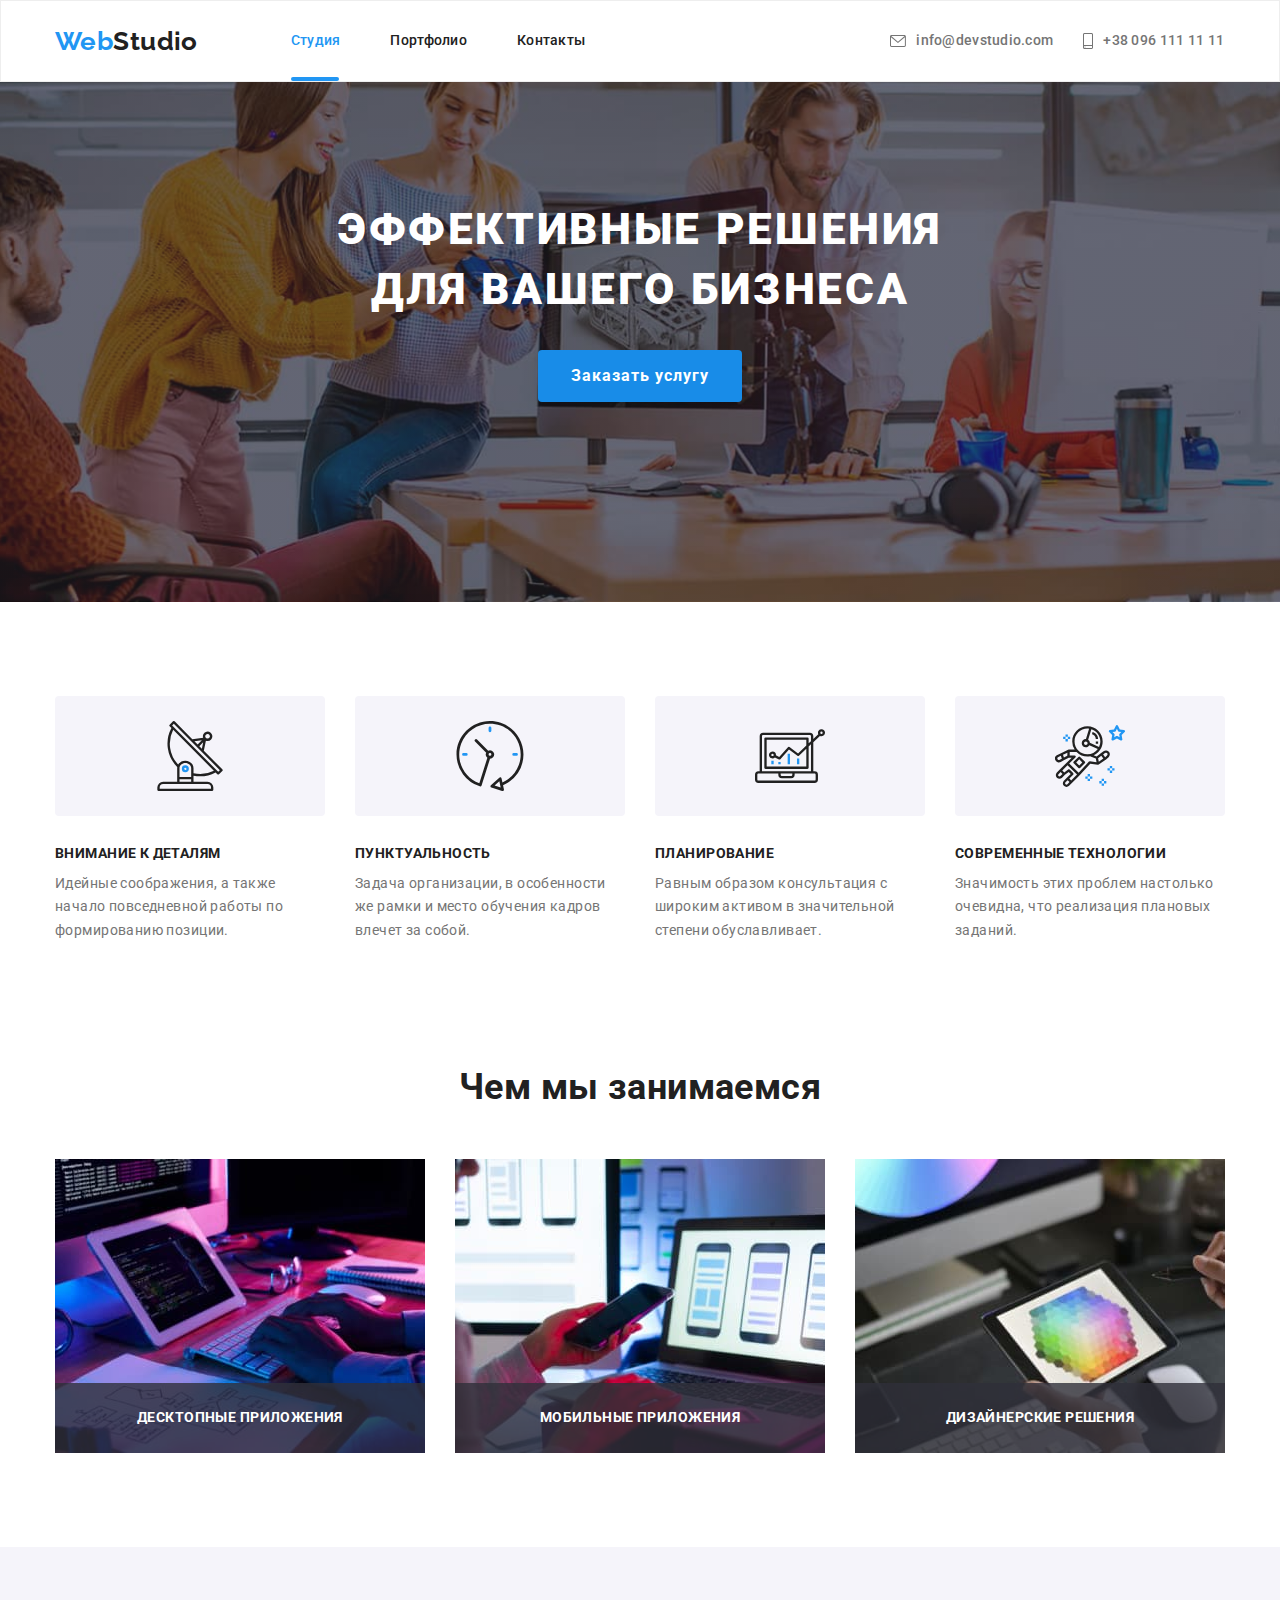
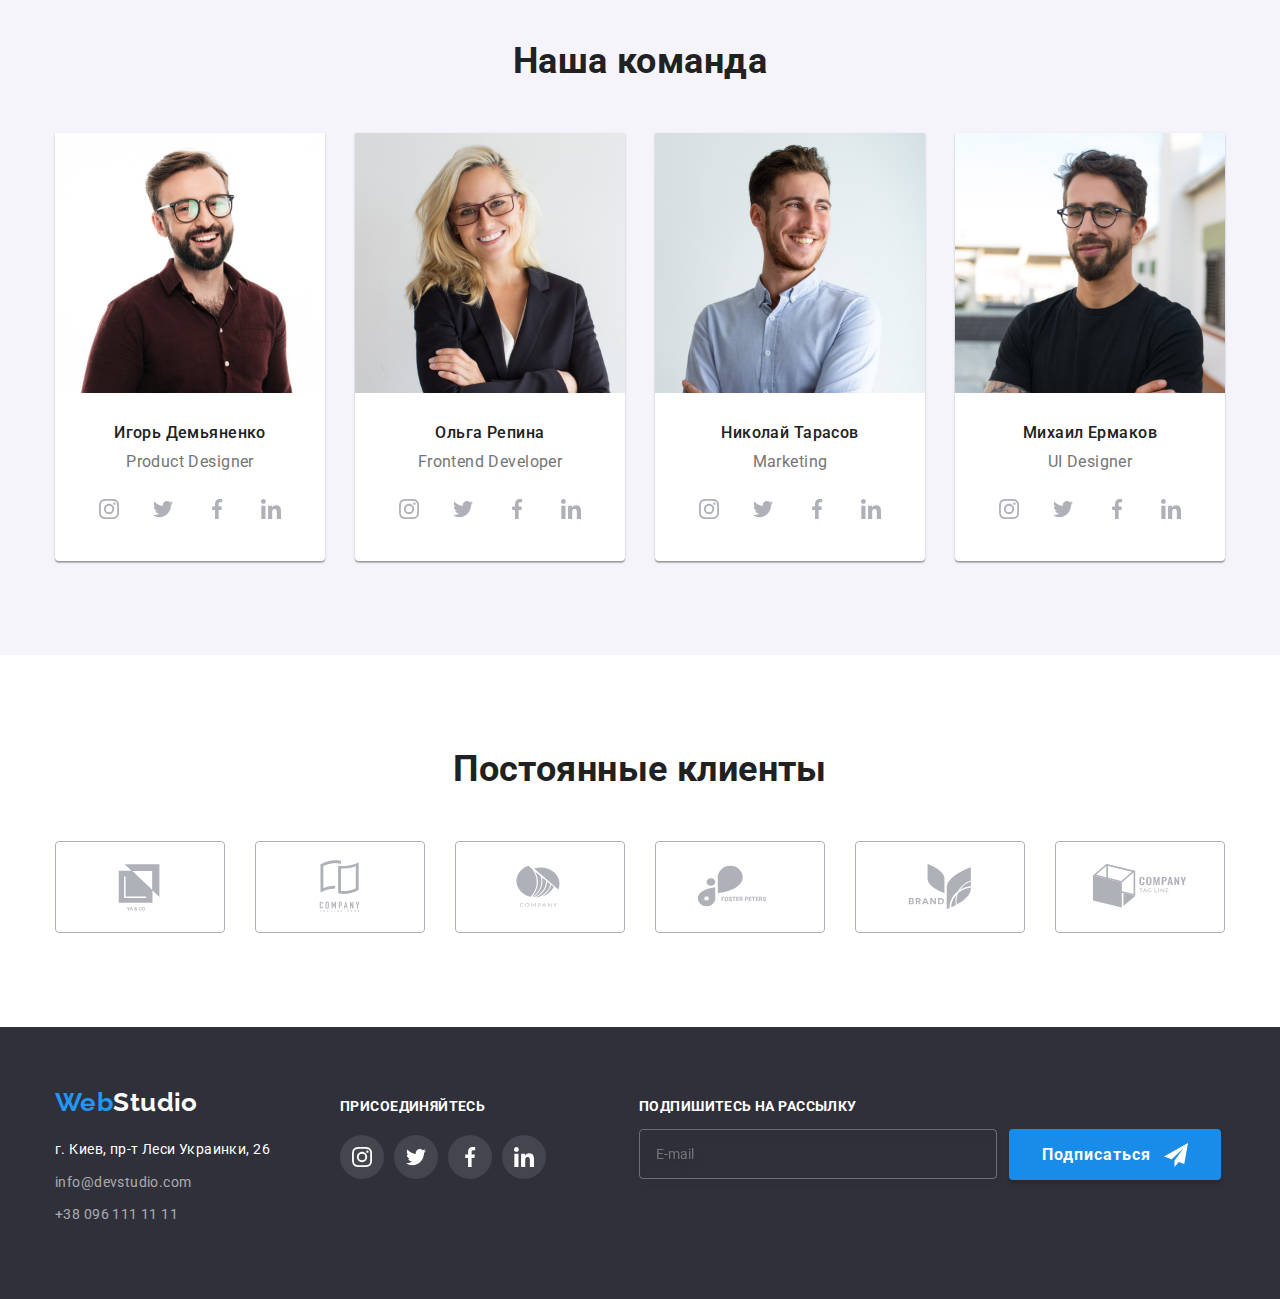
==== commit 255c7726: "add general page" ====
--- a/index.html
+++ b/index.html
@@ -18,52 +18,116 @@
 
   <body>
     <!-- Шапка сайта -->
-    <!-- <header class="header">
+    <header class="header">
       <div class="container header__container">
-        <nav class="nav">
-          <a class="logo header__logo" href="./index.html"
+        <div class="menu-desktop">
+          <nav class="nav">
+            <a class="logo header__logo" href="./index.html"
+              ><span class="header__logo--color">Web</span>Studio</a
+            >
+
+            <ul class="nav__list list">
+              <li class="nav__item">
+                <a class="nav__link nav__link--studio nav__link--current link" href="./index.html"
+                  >Студия</a
+                >
+              </li>
+              <li class="nav__item">
+                <a class="nav__link nav__link--portfolio link" href="./portfolio.html">Портфолио</a>
+              </li>
+              <li class="nav__item">
+                <a class="nav__link nav__link--contacts link" href="">Контакты</a>
+              </li>
+            </ul>
+          </nav>
+
+          <ul class="nav__list nav__list--right list">
+            <li class="nav__item nav__item--mail">
+              <div class="nav__box">
+                <a class="nav__link nav__link--color link" href="mailto:info@devstudio.com">
+                  <svg class="nav__icon" width="16" height="12">
+                    <use href="./images/sprite.svg#icon-envelope"></use>
+                  </svg>
+                  info@devstudio.com
+                </a>
+              </div>
+            </li>
+            <li class="nav__item nav__item--tel">
+              <div class="nav__box">
+                <a class="nav__link nav__link--color link" href="tel:+380961111111">
+                  <svg class="nav__icon phone" width="10" height="16">
+                    <use href="./images/sprite.svg#icon-phone"></use>
+                  </svg>
+                  +38 096 111 11 11
+                </a>
+              </div>
+            </li>
+          </ul>
+        </div>
+        <nav class="nav-mobile">
+          <a class="logo header__logo nav-mobile__logo" href="./index.html"
             ><span class="header__logo--color">Web</span>Studio</a
           >
-
-          <ul class="nav__list list">
-            <li class="nav__item">
-              <a class="nav__link nav__link--studio link" href="./index.html">Студия</a>
-            </li>
-            <li class="nav__item">
-              <a class="nav__link link" href="./portfolio.html">Портфолио</a>
-            </li>
-            <li class="nav__item"><a class="nav__link link" href="">Контакты</a></li>
-          </ul>
+          <button class="menu-btn is-open" type="button" aria-expanded="false" data-menu-button>
+            <svg
+              class="menu-btn__icon"
+              width="40"
+              height="40"
+              aria-label="Переключатель мобильного меню"
+            >
+              <use class="icon-menu" href="./images/sprite.svg#icon-menu"></use>
+              <use class="icon-cross" href="./images/sprite.svg#icon-close"></use>
+            </svg>
+          </button>
+
+          <div class="menu-container is-open" data-menu>
+            <ul class="menu-container__list list">
+              <li class="menu-container__item">
+                <a
+                  class="menu-container__link menu-container__link--studio link"
+                  href="./index.html"
+                  >Студия</a
+                >
+              </li>
+              <li class="menu-container__item">
+                <a class="menu-container__link link" href="./portfolio.html">Портфолио</a>
+              </li>
+              <li class="menu-container__link"><a class="nav__link link" href="">Контакты</a></li>
+            </ul>
+
+            <ul class="menu-contacts list">
+              <li class="menu-contacts__item">
+                <a class="menu-contacts__link link" href="mailto:info@devstudio.com">
+                  info@devstudio.com
+                </a>
+              </li>
+              <li class="menu-contacts__item">
+                <a class="menu-contacts__link link" href="tel:+380961111111"> +38 096 111 11 11 </a>
+              </li>
+            </ul>
+
+            <ul class="menu-networks list">
+              <li class="menu-networks__item">
+                <a class="menu-networks__link link" href="" aria-label="instagram">Instagram</a>
+              </li>
+              <li class="menu-networks__item">
+                <a class="menu-networks__link link" href="" aria-label="twitter">Twitter</a>
+              </li>
+              <li class="menu-networks__item">
+                <a class="menu-networks__link link" href="" aria-label="facebook">Facebook</a>
+              </li>
+              <li class="menu-networks__item">
+                <a class="menu-networks__link link" href="" aria-label="linkedin">LinkedIn</a>
+              </li>
+            </ul>
+          </div>
         </nav>
-
-        <ul class="nav__list nav__list--right list">
-          <li class="nav__item">
-            <div class="nav__box">
-              <a class="nav__link nav__link--color link" href="mailto:info@devstudio.com">
-                <svg class="nav__icon" width="16" height="12">
-                  <use href="./images/sprite.svg#icon-envelope"></use>
-                </svg>
-                info@devstudio.com
-              </a>
-            </div>
-          </li>
-          <li class="nav__item">
-            <div class="nav__box">
-              <a class="nav__link nav__link--color link" href="tel:+380961111111">
-                <svg class="nav__icon phone" width="10" height="16">
-                  <use href="./images/sprite.svg#icon-phone"></use>
-                </svg>
-                +38 096 111 11 11
-              </a>
-            </div>
-          </li>
-        </ul>
       </div>
-    </header> -->
+    </header>
 
     <main>
       <!-- Герой -->
-      <!-- <section class="hero">
+      <section class="hero">
         <div class="container">
           <h1 class="hero__title">Эффективные решения для вашего бизнеса</h1>
           <button class="button" type="button" data-modal-open>Заказать услугу</button>
@@ -134,7 +198,7 @@
             </form>
           </div>
         </div>
-      </section> -->
+      </section>
 
       <!-- Особенности нашей работы -->
       <section class="features">
@@ -507,83 +571,84 @@
     </main>
 
     <!-- Футер -->
-    <!-- <footer class="footer">
+    <footer class="footer">
       <div class="container">
         <div class="footer__container">
-          <div class="footer__contacts">
-            <a class="logo footer__logo" href="./index.html"
-              ><span class="logo__footer--text">Web</span>Studio</a
-            >
-            <address class="adress">
-              <ul class="footer__list list">
-                <li class="footer__item footer__item--adress">
-                  <a
-                    class="link footer__link"
-                    href="https://goo.gl/maps/1aV7GLh5moSTKQaL6"
-                    target="_blank"
-                    rel="noopener noreferrer"
-                    >г. Киев, пр-т Леси Украинки, 26</a
-                  >
-                </li>
-                <li class="footer__item footer__item--mail">
-                  <a class="link footer__link footer__link--mail" href="mailto:info@devstudio.com"
-                    >info@devstudio.com</a
-                  >
-                </li>
-                <li class="footer__item footer__item--tel">
-                  <a class="link footer__link footer__link--tel" href="tel:+380961111111"
-                    >+38 096 111 11 11</a
-                  >
+          <div class="footer__box">
+            <div class="footer__contacts">
+              <a class="logo footer__logo link" href="./index.html"
+                ><span class="logo__footer--text">Web</span>Studio</a
+              >
+              <address class="adress">
+                <ul class="footer__list list">
+                  <li class="footer__item footer__item--adress">
+                    <a
+                      class="link footer__link"
+                      href="https://goo.gl/maps/1aV7GLh5moSTKQaL6"
+                      target="_blank"
+                      rel="noopener noreferrer"
+                      >г. Киев, пр-т Леси Украинки, 26</a
+                    >
+                  </li>
+                  <li class="footer__item footer__item--mail">
+                    <a class="link footer__link footer__link--mail" href="mailto:info@devstudio.com"
+                      >info@devstudio.com</a
+                    >
+                  </li>
+                  <li class="footer__item footer__item--tel">
+                    <a class="link footer__link footer__link--tel" href="tel:+380961111111"
+                      >+38 096 111 11 11</a
+                    >
+                  </li>
+                </ul>
+              </address>
+            </div>
+
+            <div class="social-media">
+              <h3 class="social-media__title">присоединяйтесь</h3>
+              <ul class="list social-media__list">
+                <li class="social-media__item">
+                  <div class="social-media__block">
+                    <a class="social-media__link" aria-label="instagram" href="">
+                      <svg class="social-media__icon" width="20" height="20">
+                        <use href="./images/sprite.svg#icon-instagram2"></use>
+                      </svg>
+                    </a>
+                  </div>
+                </li>
+
+                <li class="social-media__item">
+                  <div class="social-media__block">
+                    <a class="social-media__link" aria-label="instagram" href="">
+                      <svg class="social-media__icon" width="20" height="20">
+                        <use href="./images/sprite.svg#icon-twitter2"></use>
+                      </svg>
+                    </a>
+                  </div>
+                </li>
+
+                <li class="social-media__item">
+                  <div class="social-media__block">
+                    <a class="social-media__link" aria-label="facebook" href="">
+                      <svg class="social-media__icon" width="20" height="20">
+                        <use href="./images/sprite.svg#icon-facebook2"></use>
+                      </svg>
+                    </a>
+                  </div>
+                </li>
+
+                <li class="social-media__item">
+                  <div class="social-media__block">
+                    <a class="social-media__link" aria-label="linkedin" href="">
+                      <svg class="social-media__icon" width="20" height="20">
+                        <use href="./images/sprite.svg#icon-linkedin2"></use>
+                      </svg>
+                    </a>
+                  </div>
                 </li>
               </ul>
-            </address>
+            </div>
           </div>
-
-          <div class="social-media">
-            <h3 class="social-media__title">присоединяйтесь</h3>
-            <ul class="list social-media__list">
-              <li class="social-media__item">
-                <div class="social-media__block">
-                  <a class="social-media__link" aria-label="instagram" href="">
-                    <svg class="social-media__icon" width="20" height="20">
-                      <use href="./images/sprite.svg#icon-instagram2"></use>
-                    </svg>
-                  </a>
-                </div>
-              </li>
-
-              <li class="social-media__item">
-                <div class="social-media__block">
-                  <a class="social-media__link" aria-label="instagram" href="">
-                    <svg class="social-media__icon" width="20" height="20">
-                      <use href="./images/sprite.svg#icon-twitter2"></use>
-                    </svg>
-                  </a>
-                </div>
-              </li>
-
-              <li class="social-media__item">
-                <div class="social-media__block">
-                  <a class="social-media__link" aria-label="facebook" href="">
-                    <svg class="social-media__icon" width="20" height="20">
-                      <use href="./images/sprite.svg#icon-facebook2"></use>
-                    </svg>
-                  </a>
-                </div>
-              </li>
-
-              <li class="social-media__item">
-                <div class="social-media__block">
-                  <a class="social-media__link" aria-label="linkedin" href="">
-                    <svg class="social-media__icon" width="20" height="20">
-                      <use href="./images/sprite.svg#icon-linkedin2"></use>
-                    </svg>
-                  </a>
-                </div>
-              </li>
-            </ul>
-          </div>
-
           <div class="footer-modal">
             <form class="footer-modal__form" autocomplete="off">
               <p class="footer-modal__text">Подпишитесь на рассылку</p>
@@ -607,7 +672,9 @@
           </div>
         </div>
       </div>
-    </footer> -->
+    </footer>
+
     <script src="./js/modal.js"></script>
+    <script src="./js/mobile-menu.js"></script>
   </body>
 </html>
--- a/css/main.min.css
+++ b/css/main.min.css
@@ -1 +1 @@
-:root{--brand-color: #2196F3;--background-color: #ffffff;--text-color: #212121;--paragraph-color: #757575;--primary-font: Roboto, sans-serif;--secondary-font: Raleway, sans-serif}.portfolio,.hero{padding-top:94px;padding-bottom:94px}body{color:var(--text-color);background-color:var(--background-color);font-family:var(--primary-font);font-size:14px;letter-spacing:.03em}html{-webkit-box-sizing:border-box;box-sizing:border-box}*,*::after,*::before{-webkit-box-sizing:inherit;box-sizing:inherit}h1,h2,h3,h4,h5,h6,p{margin-top:0}.list{list-style:none;padding-left:0;margin:0}.link{text-decoration:none;color:inherit}img{display:block;max-width:100%;height:auto}address{font-style:inherit}.visually-hidden{position:absolute;width:1px;height:1px;margin:-1px;border:0;padding:0;white-space:nowrap;-webkit-clip-path:inset(100%);clip-path:inset(100%);clip:rect(0 0 0 0);overflow:hidden}.container{width:100%;margin-left:auto;margin-right:auto;padding-left:15px;padding-right:15px}@media screen and (min-width: 480px){.container{max-width:480px}}@media screen and (min-width: 768px){.container{max-width:768px}}@media screen and (min-width: 1200px){.container{max-width:1200px}}.button{font-weight:700;font-size:16px;line-height:1.87;display:-webkit-inline-box;display:-ms-inline-flexbox;display:inline-flex;-webkit-box-align:center;-ms-flex-align:center;align-items:center;padding:10px 32px;font-family:inherit;text-align:center;letter-spacing:.06em;color:var(--background-color);background-color:#188ce8;-webkit-box-shadow:0px 4px 4px rgba(0,0,0,.15);box-shadow:0px 4px 4px rgba(0,0,0,.15);border-radius:4px;border:1px solid rgba(0,0,0,0);-webkit-transition:background-color 250ms cubic-bezier(0.4, 0, 0.2, 1);transition:background-color 250ms cubic-bezier(0.4, 0, 0.2, 1)}.button:focus,.button:hover{cursor:pointer;background-color:var(--brand-color)}.logo{font-weight:700;font-size:26px;line-height:1.19;font-family:var(--secondary-font);font-weight:700;font-size:26px;line-height:1.19;color:var(--text-color)}.title{font-weight:700;font-size:36px;line-height:1.16;margin-bottom:50px;margin-top:0;text-align:center;color:var(--text-color)}.backdrop{position:fixed;z-index:3;top:0;left:0;width:100%;height:100%;background-color:rgba(0,0,0,.2);opacity:1;visibility:visible;-webkit-transition:opacity 250ms cubic-bezier(0.4, 0, 0.2, 1),visibility 250ms cubic-bezier(0.4, 0, 0.2, 1);transition:opacity 250ms cubic-bezier(0.4, 0, 0.2, 1),visibility 250ms cubic-bezier(0.4, 0, 0.2, 1)}.backdrop.is-hidden{opacity:0;pointer-events:none;visibility:hidden}.modal{position:absolute;top:50%;left:50%;width:528px;height:581px;padding:40px;-webkit-transform:translate(-50%, -50%) scale(1);transform:translate(-50%, -50%) scale(1);opacity:1;background-color:#fff;-webkit-box-shadow:0px 1px 3px rgba(0,0,0,.12),0px 1px 1px rgba(0,0,0,.14),0px 2px 1px rgba(0,0,0,.2);box-shadow:0px 1px 3px rgba(0,0,0,.12),0px 1px 1px rgba(0,0,0,.14),0px 2px 1px rgba(0,0,0,.2);border-radius:4px;-webkit-transition:opacity 250ms cubic-bezier(0.4, 0, 0.2, 1),-webkit-transform 250ms cubic-bezier(0.4, 0, 0.2, 1);transition:opacity 250ms cubic-bezier(0.4, 0, 0.2, 1),-webkit-transform 250ms cubic-bezier(0.4, 0, 0.2, 1);transition:transform 250ms cubic-bezier(0.4, 0, 0.2, 1),opacity 250ms cubic-bezier(0.4, 0, 0.2, 1);transition:transform 250ms cubic-bezier(0.4, 0, 0.2, 1),opacity 250ms cubic-bezier(0.4, 0, 0.2, 1),-webkit-transform 250ms cubic-bezier(0.4, 0, 0.2, 1)}.backdrop.is-hidden .modal{-webkit-transform:translate(-50%, -50%) scale(1.25);transform:translate(-50%, -50%) scale(1.25);opacity:0;-webkit-transition:opacity 250ms cubic-bezier(0.4, 0, 0.2, 1),-webkit-transform 250ms cubic-bezier(0.4, 0, 0.2, 1);transition:opacity 250ms cubic-bezier(0.4, 0, 0.2, 1),-webkit-transform 250ms cubic-bezier(0.4, 0, 0.2, 1);transition:transform 250ms cubic-bezier(0.4, 0, 0.2, 1),opacity 250ms cubic-bezier(0.4, 0, 0.2, 1);transition:transform 250ms cubic-bezier(0.4, 0, 0.2, 1),opacity 250ms cubic-bezier(0.4, 0, 0.2, 1),-webkit-transform 250ms cubic-bezier(0.4, 0, 0.2, 1)}.btn-close{position:absolute;top:8px;right:8px;padding:0;background-color:#fff;border:1px solid rgba(0,0,0,.1);border-radius:50%;cursor:pointer}.btn-close__icon{display:-webkit-box;display:-ms-flexbox;display:flex;-webkit-box-align:center;-ms-flex-align:center;align-items:center;-webkit-box-pack:center;-ms-flex-pack:center;justify-content:center;margin:6px;-webkit-transition:fill 250ms cubic-bezier(0.4, 0, 0.2, 1);transition:fill 250ms cubic-bezier(0.4, 0, 0.2, 1)}.btn-close:hover .btn-close__icon,.btn-close:focus .btn-close__icon{fill:var(--brand-color)}.form{display:-webkit-box;display:-ms-flexbox;display:flex;-webkit-box-orient:vertical;-webkit-box-direction:normal;-ms-flex-direction:column;flex-direction:column}.form__text{font-weight:700;font-size:20px;line-height:1.15;margin-bottom:12px;text-align:center;color:var(--text-color)}.form__field{position:relative;display:-webkit-box;display:-ms-flexbox;display:flex;-webkit-box-orient:vertical;-webkit-box-direction:normal;-ms-flex-direction:column;flex-direction:column;margin-bottom:10px}.form__label{font-weight:400;font-size:12px;line-height:1.16;margin-bottom:4px;text-align:left;letter-spacing:.01em;color:var(--paragraph-color)}.form__input{position:relative;cursor:pointer;padding-left:42px;padding-right:10px;width:100%;height:40px;border:1px solid rgba(33,33,33,.2);border-radius:4px;-webkit-transition:border-color 250ms cubic-bezier(0.4, 0, 0.2, 1),outline 250ms cubic-bezier(0.4, 0, 0.2, 1);transition:border-color 250ms cubic-bezier(0.4, 0, 0.2, 1),outline 250ms cubic-bezier(0.4, 0, 0.2, 1)}.form__input:focus{border-color:var(--brand-color);outline:1px solid var(--brand-color)}.form__wrapper{position:absolute;top:30px;left:12px;-webkit-transition:fill 250ms cubic-bezier(0.4, 0, 0.2, 1);transition:fill 250ms cubic-bezier(0.4, 0, 0.2, 1)}.form__input:focus~.form__wrapper{fill:var(--brand-color)}.form__comment{margin-bottom:20px;padding:12px 16px;width:100%;height:120px;border:1px solid rgba(33,33,33,.2);border-radius:4px;resize:none;-webkit-transition:border-color 250ms cubic-bezier(0.4, 0, 0.2, 1),outline 250ms cubic-bezier(0.4, 0, 0.2, 1);transition:border-color 250ms cubic-bezier(0.4, 0, 0.2, 1),outline 250ms cubic-bezier(0.4, 0, 0.2, 1)}.form__comment:focus{border-color:var(--brand-color);outline:1px solid var(--brand-color)}.form__comment::-webkit-input-placeholder{color:rgba(117,117,117,.5)}.form__comment::-moz-placeholder{color:rgba(117,117,117,.5)}.form__comment:-ms-input-placeholder{color:rgba(117,117,117,.5)}.form__comment::-ms-input-placeholder{color:rgba(117,117,117,.5)}.form__comment::placeholder{color:rgba(117,117,117,.5)}.agreement{margin-bottom:30px}.agreement__label{position:relative;display:-webkit-box;display:-ms-flexbox;display:flex;-webkit-box-align:center;-ms-flex-align:center;align-items:center;-webkit-box-pack:center;-ms-flex-pack:center;justify-content:center}.agreement__input{-moz-appearance:none;-webkit-appearance:none;appearance:none;position:absolute;outline:rgba(0,0,0,0);top:4px;left:-4px}.agreement__icon{margin-right:9px;width:16px;height:15px;border:2px solid #212121;border-radius:2px;-webkit-transition:background-color 250ms cubic-bezier(0.4, 0, 0.2, 1),border-color 250ms cubic-bezier(0.4, 0, 0.2, 1),outline 250ms cubic-bezier(0.4, 0, 0.2, 1);transition:background-color 250ms cubic-bezier(0.4, 0, 0.2, 1),border-color 250ms cubic-bezier(0.4, 0, 0.2, 1),outline 250ms cubic-bezier(0.4, 0, 0.2, 1)}.agreement__input:checked+.agreement__icon{background-color:var(--brand-color);border-color:var(--brand-color);background-image:url("../images/icons/check.svg");background-size:contain;background-origin:border-box}.agreement__input:focus+.agreement__icon{border:2px solid var(--brand-color)}.agreement__text{font-weight:400;font-size:14px;line-height:1.71;margin-bottom:0;margin-left:0;color:var(--paragraph-color);-webkit-user-select:none;-moz-user-select:none;-ms-user-select:none;user-select:none}.agreement__link{color:var(--brand-color)}.agreement__link--text{margin-left:2px;color:var(--brand-color)}.button__modal{display:-webkit-box;display:-ms-flexbox;display:flex;-webkit-box-pack:center;-ms-flex-pack:center;justify-content:center;width:200px;height:50px;margin-left:auto;margin-right:auto}.social-list{display:-webkit-box;display:-ms-flexbox;display:flex;-webkit-box-align:center;-ms-flex-align:center;align-items:center;-webkit-box-pack:center;-ms-flex-pack:center;justify-content:center;padding-bottom:30px}.social-list__item:not(:last-child){margin-right:10px}.social-list__icon{fill:currentColor}.social-list__link{display:-webkit-box;display:-ms-flexbox;display:flex;-webkit-box-align:center;-ms-flex-align:center;align-items:center;-webkit-box-pack:center;-ms-flex-pack:center;justify-content:center;width:44px;height:44px;background-color:#fff;border-radius:50%;cursor:pointer;color:#afb1b8;-webkit-transition:background-color 250ms cubic-bezier(0.4, 0, 0.2, 1),color 250ms cubic-bezier(0.4, 0, 0.2, 1);transition:background-color 250ms cubic-bezier(0.4, 0, 0.2, 1),color 250ms cubic-bezier(0.4, 0, 0.2, 1)}.social-list__link:hover,.social-list__link:focus{background-color:var(--brand-color);color:#fff}.header{position:fixed;top:0;left:0;width:100%;z-index:2;background-color:#fff;border:1px solid #eee}.nav,.header__container{display:-webkit-box;display:-ms-flexbox;display:flex;-webkit-box-align:center;-ms-flex-align:center;align-items:center}.link,.logo{text-decoration:none}.header__logo{margin-right:93px}.header__logo--color{color:var(--brand-color)}.nav__list{display:-webkit-box;display:-ms-flexbox;display:flex}.nav__list--right{margin-left:auto}.nav__item{margin-right:50px}.nav__item:last-child{margin-right:0}.nav__link{font-weight:500;line-height:1.14;display:-webkit-box;display:-ms-flexbox;display:flex;-webkit-box-align:center;-ms-flex-align:center;align-items:center;padding-top:32px;padding-bottom:32px;letter-spacing:.02em;color:var(--text-color);-webkit-transition:color 250ms cubic-bezier(0.4, 0, 0.2, 1);transition:color 250ms cubic-bezier(0.4, 0, 0.2, 1)}.nav__link:hover,.nav__link:focus{color:var(--brand-color)}.nav__link--color{color:var(--paragraph-color)}.nav__link--studio,.nav__link--portfolio{position:relative;color:var(--brand-color)}.nav__link--studio::after,.nav__link--portfolio::after{content:"";position:absolute;width:48px;height:4px;top:76px;background-color:var(--brand-color);border-radius:2px}.nav__link--portfolio::after{content:"";position:absolute;width:78px;height:4px;top:76px;background:var(--brand-color);border-radius:2px}.nav__icon{margin-right:10px;fill:currentColor;-webkit-transition-property:fill;transition-property:fill;-webkit-transition-duration:250ms;transition-duration:250ms;-webkit-transition-timing-function:cubic-bezier(0.4, 0, 0.2, 1);transition-timing-function:cubic-bezier(0.4, 0, 0.2, 1)}.nav__icon:focus,.nav__icon:hover{fill:var(--brand-color)}.hero{color:var(--background-color);background-color:#2f303a;text-align:center;padding:200px 0;background-image:-webkit-gradient(linear, left top, right top, from(rgba(47, 48, 58, 0.4)), to(rgba(47, 48, 58, 0.4))),url("../images/hero/people.jpg");background-image:linear-gradient(to right, rgba(47, 48, 58, 0.4), rgba(47, 48, 58, 0.4)),url("../images/hero/people.jpg");max-width:1600px;margin-left:auto;margin-right:auto;background-position:center;background-repeat:no-repeat;background-size:cover}.hero__title{font-weight:900;font-size:44px;line-height:1.36;padding-bottom:0;width:693px;margin-left:auto;margin-right:auto;margin-top:0;margin-bottom:30px;letter-spacing:.06em;text-transform:uppercase}@media screen and (max-width: 1199px){.features{padding-top:60px;padding-bottom:60px}}@media screen and (min-width: 1200px){.features{padding-top:94px;padding-bottom:94px}}@media screen and (min-width: 768px){.features__list{display:-webkit-box;display:-ms-flexbox;display:flex;-ms-flex-wrap:wrap;flex-wrap:wrap}}@media screen and (min-width: 768px){.features__container{-ms-flex-preferred-size:calc((100% - 60px)/2);flex-basis:calc((100% - 60px)/2);margin-right:30px;margin-bottom:30px}.features__container:nth-child(2n){margin-right:0}.features__container:nth-child(3){margin-bottom:0}.features__container:nth-child(4){margin-bottom:0}}@media screen and (min-width: 1200px){.features__container{-ms-flex-preferred-size:calc((100% - 90px)/4);flex-basis:calc((100% - 90px)/4);margin-bottom:0}.features__container:not(:last-child){margin-right:30px}}@media screen and (max-width: 767px){.features__container:not(:last-child){margin-bottom:30px}}.features__box{display:-webkit-box;display:-ms-flexbox;display:flex;-webkit-box-align:center;-ms-flex-align:center;align-items:center;-webkit-box-pack:center;-ms-flex-pack:center;justify-content:center;margin-bottom:30px;height:120px;border-radius:4px;background-color:#f5f4fa}.features__subtitle{font-weight:700;font-size:14px;line-height:1.14;margin-top:0;margin-bottom:10px;text-transform:uppercase}@media screen and (max-width: 767px){.features__subtitle{text-align:center}}.features__text{margin-top:0;margin-bottom:0;color:var(--paragraph-color);line-height:1.71}.activity{padding-top:0;padding-bottom:94px}@media screen and (max-width: 1199px){.activity{display:none}}.activity__list{display:-webkit-box;display:-ms-flexbox;display:flex;-ms-flex-wrap:wrap;flex-wrap:wrap}@media screen and (min-width: 1200px){.activity__item{margin-right:30px;width:calc((100% - 60px)/3)}.activity__item:nth-child(3n){margin-right:0}}.activity__box{position:relative}.activity__descr{font-weight:700;line-height:1.14;position:absolute;top:100%;left:0;-webkit-transform:translate(0%, -100%);transform:translate(0%, -100%);z-index:1;display:-webkit-box;display:-ms-flexbox;display:flex;-webkit-box-align:center;-ms-flex-align:center;align-items:center;-webkit-box-pack:center;-ms-flex-pack:center;justify-content:center;width:370px;height:70px;margin:0;text-align:center;text-transform:uppercase;color:#fff;background-color:rgba(47,48,58,.8)}.team{background-color:#f5f4fa}@media screen and (max-width: 1199px){.team{padding-top:60px;padding-bottom:60px}}@media screen and (min-width: 1200px){.team{padding-top:94px;padding-bottom:94px}}@media screen and (min-width: 768px){.team__list{display:-webkit-box;display:-ms-flexbox;display:flex;-ms-flex-wrap:wrap;flex-wrap:wrap}}.team__card{-webkit-box-shadow:0px 1px 3px rgba(0,0,0,.12),0px 1px 1px rgba(0,0,0,.14),0px 2px 1px rgba(0,0,0,.2);box-shadow:0px 1px 3px rgba(0,0,0,.12),0px 1px 1px rgba(0,0,0,.14),0px 2px 1px rgba(0,0,0,.2);border-radius:0px 0px 4px 4px;background:#fff}@media screen and (max-width: 767px){.team__card{margin-bottom:30px}.team__card:last-child{margin-bottom:0}}@media screen and (min-width: 768px){.team__card{margin-right:30px;width:calc((100% - 60px)/2)}.team__card:nth-child(2n){margin-right:0}.team__card:nth-child(1),.team__card:nth-child(2){margin-bottom:30px}}@media screen and (min-width: 1200px){.team__card{width:calc((100% - 90px)/4)}.team__card:nth-child(n){margin-right:30px;margin-bottom:0}.team__card:nth-child(4n){margin-right:0}}.team__img{padding-bottom:30px}@media screen and (max-width: 1199px){.team__img{width:100%}}.team__name{font-weight:500;font-size:16px;line-height:1.19;margin-top:0;margin-bottom:10px;text-align:center}.team__text{font-size:16px;line-height:1.19;margin-top:0;margin-bottom:16px;color:var(--paragraph-color);font-size:16px;line-height:1.19;text-align:center}@media screen and (max-width: 480px){.customers{padding-top:60px;padding-bottom:60px}}.customers__item{margin-right:30px;color:#afb1b8}.customers__item:last-child{margin-right:0}@media screen and (min-width: 480px){.customers__item{-ms-flex-preferred-size:calc((100% - 60px)/2);flex-basis:calc((100% - 60px)/2)}}.customers__link{display:-webkit-box;display:-ms-flexbox;display:flex;-webkit-box-align:center;-ms-flex-align:center;align-items:center;-webkit-box-pack:center;-ms-flex-pack:center;justify-content:center;color:currentColor;width:170px;height:92px;border:1px solid #afb1b8;border-radius:4px;cursor:pointer;-webkit-transition:color 250ms cubic-bezier(0.4, 0, 0.2, 1),border 250ms cubic-bezier(0.4, 0, 0.2, 1);transition:color 250ms cubic-bezier(0.4, 0, 0.2, 1),border 250ms cubic-bezier(0.4, 0, 0.2, 1)}.customers__link:hover,.customers__link:focus{border:1px solid var(--brand-color);color:var(--brand-color)}.customers__icon{fill:currentColor}.footer{padding:60px 0;background-color:#2f303a}.footer__container{display:-webkit-box;display:-ms-flexbox;display:flex;-webkit-box-align:baseline;-ms-flex-align:baseline;align-items:baseline}.footer__contacts{margin-right:70px}.footer__logo{display:inline-block;padding:0;margin-bottom:20px;color:var(--background-color)}.logo__footer--text{color:var(--brand-color)}.footer__item:not(:last-child){margin-bottom:9px}.footer__item--adress{color:var(--background-color)}.footer__item--tel,.footer__item--mail{color:rgba(255,255,255,.6)}.footer__link{display:inline-block;padding:0;font-style:normal;line-height:1.71}.footer__link--mail:hover,.footer__link--mail:focus,.footer__link--tel:hover,.footer__link--tel:focus{color:var(--brand-color)}.social-media{margin-right:93px}.social-media__title{font-weight:700;font-size:14px;line-height:1.14;text-transform:uppercase;color:#fff;margin-bottom:20px}.social-media__list{display:-webkit-box;display:-ms-flexbox;display:flex;-webkit-box-align:center;-ms-flex-align:center;align-items:center;-webkit-box-pack:center;-ms-flex-pack:center;justify-content:center}.social-media__item:not(:last-child){margin-right:10px}.social-media__link{display:-webkit-inline-box;display:-ms-inline-flexbox;display:inline-flex;-webkit-box-pack:center;-ms-flex-pack:center;justify-content:center;-webkit-box-align:center;-ms-flex-align:center;align-items:center;width:44px;height:44px;cursor:pointer;border-radius:50%;background-color:rgba(255,255,255,.1);-webkit-transition:background-color 250ms cubic-bezier(0.4, 0, 0.2, 1);transition:background-color 250ms cubic-bezier(0.4, 0, 0.2, 1)}.social-media__link:hover,.social-media__link:focus{background-color:var(--brand-color)}.social-media__icon{fill:#fff}.footer-modal__text{font-weight:700;line-height:1.14;letter-spacing:.03em;text-transform:uppercase;color:#fff}.footer-modal__box{display:-webkit-box;display:-ms-flexbox;display:flex;-webkit-box-align:center;-ms-flex-align:center;align-items:center}.footer-modal__input{width:358px;height:50px;margin-right:12px;padding-left:16px;background-color:rgba(0,0,0,0);border:1px solid rgba(255,255,255,.3);-webkit-filter:drop-shadow(0px 4px 4px rgba(0, 0, 0, 0.15));filter:drop-shadow(0px 4px 4px rgba(0, 0, 0, 0.15));border-radius:4px;color:#fff;-webkit-transition:border 250ms cubic-bezier(0.4, 0, 0.2, 1);transition:border 250ms cubic-bezier(0.4, 0, 0.2, 1)}.footer-modal__input:focus{border:2px solid #fff}.button__icon{margin-left:13px}.portfolio__list{display:-webkit-box;display:-ms-flexbox;display:flex;margin-bottom:50px;-webkit-box-pack:center;-ms-flex-pack:center;justify-content:center}.portfolio__item{margin-right:8px}.portfolio__item:last-child{margin-right:0}.button__portfolio{display:inline-block;padding:6px 22px;font-weight:500;line-height:1.62;color:var(--text-color);background-color:#f5f4fa;-webkit-box-shadow:none;box-shadow:none;-webkit-transition:background-color 250ms cubic-bezier(0.4, 0, 0.2, 1),color 250ms cubic-bezier(0.4, 0, 0.2, 1),-webkit-box-shadow 250ms cubic-bezier(0.4, 0, 0.2, 1);transition:background-color 250ms cubic-bezier(0.4, 0, 0.2, 1),color 250ms cubic-bezier(0.4, 0, 0.2, 1),-webkit-box-shadow 250ms cubic-bezier(0.4, 0, 0.2, 1);transition:background-color 250ms cubic-bezier(0.4, 0, 0.2, 1),color 250ms cubic-bezier(0.4, 0, 0.2, 1),box-shadow 250ms cubic-bezier(0.4, 0, 0.2, 1);transition:background-color 250ms cubic-bezier(0.4, 0, 0.2, 1),color 250ms cubic-bezier(0.4, 0, 0.2, 1),box-shadow 250ms cubic-bezier(0.4, 0, 0.2, 1),-webkit-box-shadow 250ms cubic-bezier(0.4, 0, 0.2, 1)}.button__portfolio:hover,.button__portfolio:focus{background-color:var(--brand-color);color:var(--background-color);-webkit-box-shadow:0px 3px 1px rgba(0,0,0,.1),0px 1px 2px rgba(0,0,0,.08),0px 2px 2px rgba(0,0,0,.12);box-shadow:0px 3px 1px rgba(0,0,0,.1),0px 1px 2px rgba(0,0,0,.08),0px 2px 2px rgba(0,0,0,.12)}.button__portfolio--active{color:var(--background-color);background-color:var(--brand-color);-webkit-box-shadow:0px 3px 1px rgba(0,0,0,.1),0px 1px 2px rgba(0,0,0,.08),0px 2px 2px rgba(0,0,0,.12);box-shadow:0px 3px 1px rgba(0,0,0,.1),0px 1px 2px rgba(0,0,0,.08),0px 2px 2px rgba(0,0,0,.12);border-radius:4px}.works-list{display:-webkit-box;display:-ms-flexbox;display:flex;-ms-flex-wrap:wrap;flex-wrap:wrap}.works__element{margin-bottom:30px;margin-right:30px;width:calc((100% - 60px)/3);height:404px}.works__element:nth-child(3n){margin-right:0}.works__element:nth-last-child(-n+3){margin-bottom:0}.works__link{display:block;text-decoration:none;border:1px solid #eee;-webkit-transition:-webkit-box-shadow 250ms cubic-bezier(0.4, 0, 0.2, 1);transition:-webkit-box-shadow 250ms cubic-bezier(0.4, 0, 0.2, 1);transition:box-shadow 250ms cubic-bezier(0.4, 0, 0.2, 1);transition:box-shadow 250ms cubic-bezier(0.4, 0, 0.2, 1), -webkit-box-shadow 250ms cubic-bezier(0.4, 0, 0.2, 1)}.works__link:hover,.works__link:focus{-webkit-box-shadow:0px 1px 1px rgba(0,0,0,.12),0px 4px 4px rgba(0,0,0,.06),1px 4px 6px rgba(0,0,0,.16);box-shadow:0px 1px 1px rgba(0,0,0,.12),0px 4px 4px rgba(0,0,0,.06),1px 4px 6px rgba(0,0,0,.16)}.works__thumb{position:relative;overflow:hidden}.works__descr{font-weight:400;font-size:18px;line-height:1.56;position:absolute;z-index:1;top:0;left:0;width:100%;height:100%;margin:0;padding:63px 24px;color:#fff;background-color:rgba(33,150,243,.9);-webkit-transform:translateY(100%);transform:translateY(100%);-webkit-transition:-webkit-transform 250ms cubic-bezier(0.4, 0, 0.2, 1);transition:-webkit-transform 250ms cubic-bezier(0.4, 0, 0.2, 1);transition:transform 250ms cubic-bezier(0.4, 0, 0.2, 1);transition:transform 250ms cubic-bezier(0.4, 0, 0.2, 1), -webkit-transform 250ms cubic-bezier(0.4, 0, 0.2, 1)}.works__link:hover .works__descr,.works__link:focus .works__descr{-webkit-transform:translateY(0);transform:translateY(0)}.works__title{font-weight:700;font-size:18px;line-height:2;color:var(--text-color);letter-spacing:.06em;margin-top:0;margin-bottom:4px;margin-left:24px}.works__text{font-size:16px;line-height:1.88;margin-top:0;margin-bottom:20px;margin-left:24px;font-size:16px;line-height:1.88;color:var(--paragraph-color)}/*# sourceMappingURL=main.min.css.map */+:root{--brand-color: #2196F3;--background-color: #ffffff;--text-color: #212121;--paragraph-color: #757575;--primary-font: Roboto, sans-serif;--secondary-font: Raleway, sans-serif}body{color:var(--text-color);background-color:var(--background-color);font-family:var(--primary-font);font-size:14px;letter-spacing:.03em}html{-webkit-box-sizing:border-box;box-sizing:border-box}*,*::after,*::before{-webkit-box-sizing:inherit;box-sizing:inherit}h1,h2,h3,h4,h5,h6,p{margin-top:0}.list{list-style:none;padding-left:0;margin:0}.link{text-decoration:none;color:inherit}img{display:block;max-width:100%;height:auto}address{font-style:inherit}.visually-hidden{position:absolute;width:1px;height:1px;margin:-1px;border:0;padding:0;white-space:nowrap;-webkit-clip-path:inset(100%);clip-path:inset(100%);clip:rect(0 0 0 0);overflow:hidden}.container{width:100%;margin-left:auto;margin-right:auto;padding-left:15px;padding-right:15px}@media screen and (min-width: 480px){.container{max-width:480px}}@media screen and (min-width: 768px){.container{max-width:768px}}@media screen and (min-width: 1200px){.container{max-width:1200px}}.button{font-weight:700;font-size:16px;line-height:1.87;display:-webkit-inline-box;display:-ms-inline-flexbox;display:inline-flex;-webkit-box-align:center;-ms-flex-align:center;align-items:center;padding:10px 32px;font-family:inherit;text-align:center;letter-spacing:.06em;color:var(--background-color);background-color:#188ce8;-webkit-box-shadow:0px 4px 4px rgba(0,0,0,.15);box-shadow:0px 4px 4px rgba(0,0,0,.15);border-radius:4px;border:1px solid rgba(0,0,0,0);-webkit-transition:background-color 250ms cubic-bezier(0.4, 0, 0.2, 1);transition:background-color 250ms cubic-bezier(0.4, 0, 0.2, 1)}.button:focus,.button:hover{cursor:pointer;background-color:var(--brand-color)}.logo{font-weight:700;font-size:26px;line-height:1.19;font-family:var(--secondary-font);font-weight:700;font-size:26px;line-height:1.19;color:var(--text-color)}.title{font-weight:700;font-size:36px;line-height:1.16;margin-bottom:50px;margin-top:0;text-align:center;color:var(--text-color)}.backdrop{position:fixed;z-index:3;top:0;left:0;width:100%;height:100%;background-color:rgba(0,0,0,.2);opacity:1;visibility:visible;-webkit-transition:opacity 250ms cubic-bezier(0.4, 0, 0.2, 1),visibility 250ms cubic-bezier(0.4, 0, 0.2, 1);transition:opacity 250ms cubic-bezier(0.4, 0, 0.2, 1),visibility 250ms cubic-bezier(0.4, 0, 0.2, 1)}.backdrop.is-hidden{opacity:0;pointer-events:none;visibility:hidden}.modal{position:absolute;top:50%;left:50%;padding:40px;-webkit-transform:translate(-50%, -50%) scale(1);transform:translate(-50%, -50%) scale(1);opacity:1;background-color:#fff;-webkit-box-shadow:0px 1px 3px rgba(0,0,0,.12),0px 1px 1px rgba(0,0,0,.14),0px 2px 1px rgba(0,0,0,.2);box-shadow:0px 1px 3px rgba(0,0,0,.12),0px 1px 1px rgba(0,0,0,.14),0px 2px 1px rgba(0,0,0,.2);border-radius:4px;-webkit-transition:opacity 250ms cubic-bezier(0.4, 0, 0.2, 1),-webkit-transform 250ms cubic-bezier(0.4, 0, 0.2, 1);transition:opacity 250ms cubic-bezier(0.4, 0, 0.2, 1),-webkit-transform 250ms cubic-bezier(0.4, 0, 0.2, 1);transition:transform 250ms cubic-bezier(0.4, 0, 0.2, 1),opacity 250ms cubic-bezier(0.4, 0, 0.2, 1);transition:transform 250ms cubic-bezier(0.4, 0, 0.2, 1),opacity 250ms cubic-bezier(0.4, 0, 0.2, 1),-webkit-transform 250ms cubic-bezier(0.4, 0, 0.2, 1)}@media screen and (min-width: 480px){.modal{width:450px;height:600px}}@media screen and (min-width: 1200px){.modal{width:528px;height:581px}}.backdrop.is-hidden .modal{-webkit-transform:translate(-50%, -50%) scale(1.25);transform:translate(-50%, -50%) scale(1.25);opacity:0;-webkit-transition:opacity 250ms cubic-bezier(0.4, 0, 0.2, 1),-webkit-transform 250ms cubic-bezier(0.4, 0, 0.2, 1);transition:opacity 250ms cubic-bezier(0.4, 0, 0.2, 1),-webkit-transform 250ms cubic-bezier(0.4, 0, 0.2, 1);transition:transform 250ms cubic-bezier(0.4, 0, 0.2, 1),opacity 250ms cubic-bezier(0.4, 0, 0.2, 1);transition:transform 250ms cubic-bezier(0.4, 0, 0.2, 1),opacity 250ms cubic-bezier(0.4, 0, 0.2, 1),-webkit-transform 250ms cubic-bezier(0.4, 0, 0.2, 1)}.btn-close{position:absolute;top:8px;right:8px;padding:0;background-color:#fff;border:1px solid rgba(0,0,0,.1);border-radius:50%;cursor:pointer}.btn-close__icon{display:-webkit-box;display:-ms-flexbox;display:flex;-webkit-box-align:center;-ms-flex-align:center;align-items:center;-webkit-box-pack:center;-ms-flex-pack:center;justify-content:center;margin:6px;-webkit-transition:fill 250ms cubic-bezier(0.4, 0, 0.2, 1);transition:fill 250ms cubic-bezier(0.4, 0, 0.2, 1)}.btn-close:hover .btn-close__icon,.btn-close:focus .btn-close__icon{fill:var(--brand-color)}.form{display:-webkit-box;display:-ms-flexbox;display:flex;-webkit-box-orient:vertical;-webkit-box-direction:normal;-ms-flex-direction:column;flex-direction:column}.form__text{font-weight:700;font-size:20px;line-height:1.15;margin-bottom:12px;text-align:center;color:var(--text-color)}.form__field{position:relative;display:-webkit-box;display:-ms-flexbox;display:flex;-webkit-box-orient:vertical;-webkit-box-direction:normal;-ms-flex-direction:column;flex-direction:column;margin-bottom:10px}.form__label{font-weight:400;font-size:12px;line-height:1.16;margin-bottom:4px;text-align:left;letter-spacing:.01em;color:var(--paragraph-color)}.form__input{position:relative;cursor:pointer;padding-left:42px;padding-right:10px;width:100%;height:40px;border:1px solid rgba(33,33,33,.2);border-radius:4px;-webkit-transition:border-color 250ms cubic-bezier(0.4, 0, 0.2, 1),outline 250ms cubic-bezier(0.4, 0, 0.2, 1);transition:border-color 250ms cubic-bezier(0.4, 0, 0.2, 1),outline 250ms cubic-bezier(0.4, 0, 0.2, 1)}.form__input:focus{border-color:var(--brand-color);outline:1px solid var(--brand-color)}.form__wrapper{position:absolute;top:30px;left:12px;-webkit-transition:fill 250ms cubic-bezier(0.4, 0, 0.2, 1);transition:fill 250ms cubic-bezier(0.4, 0, 0.2, 1)}.form__input:focus~.form__wrapper{fill:var(--brand-color)}.form__comment{margin-bottom:20px;padding:12px 16px;width:100%;height:120px;border:1px solid rgba(33,33,33,.2);border-radius:4px;resize:none;-webkit-transition:border-color 250ms cubic-bezier(0.4, 0, 0.2, 1),outline 250ms cubic-bezier(0.4, 0, 0.2, 1);transition:border-color 250ms cubic-bezier(0.4, 0, 0.2, 1),outline 250ms cubic-bezier(0.4, 0, 0.2, 1)}.form__comment:focus{border-color:var(--brand-color);outline:1px solid var(--brand-color)}.form__comment::-webkit-input-placeholder{color:rgba(117,117,117,.5)}.form__comment::-moz-placeholder{color:rgba(117,117,117,.5)}.form__comment:-ms-input-placeholder{color:rgba(117,117,117,.5)}.form__comment::-ms-input-placeholder{color:rgba(117,117,117,.5)}.form__comment::placeholder{color:rgba(117,117,117,.5)}.agreement{margin-bottom:30px}.agreement__label{position:relative;display:-webkit-box;display:-ms-flexbox;display:flex;-webkit-box-align:center;-ms-flex-align:center;align-items:center;-webkit-box-pack:center;-ms-flex-pack:center;justify-content:center}.agreement__input{-moz-appearance:none;-webkit-appearance:none;appearance:none;position:absolute;outline:rgba(0,0,0,0);top:4px;left:-4px}.agreement__icon{margin-right:9px;width:16px;height:15px;border:2px solid #212121;border-radius:2px;-webkit-transition:background-color 250ms cubic-bezier(0.4, 0, 0.2, 1),border-color 250ms cubic-bezier(0.4, 0, 0.2, 1),outline 250ms cubic-bezier(0.4, 0, 0.2, 1);transition:background-color 250ms cubic-bezier(0.4, 0, 0.2, 1),border-color 250ms cubic-bezier(0.4, 0, 0.2, 1),outline 250ms cubic-bezier(0.4, 0, 0.2, 1)}.agreement__input:checked+.agreement__icon{background-color:var(--brand-color);border-color:var(--brand-color);background-image:url("../images/icons/check.svg");background-size:contain;background-origin:border-box}.agreement__input:focus+.agreement__icon{border:2px solid var(--brand-color)}.agreement__text{margin-bottom:0;margin-left:0;color:var(--paragraph-color);-webkit-user-select:none;-moz-user-select:none;-ms-user-select:none;user-select:none}@media screen and (min-width: 480px){.agreement__text{font-weight:400;font-size:12px;line-height:1.16}}@media screen and (min-width: 1200px){.agreement__text{font-weight:400;font-size:14px;line-height:1.71}}.agreement__link{color:var(--brand-color)}.agreement__link--text{margin-left:2px;color:var(--brand-color)}@media screen and (min-width: 480px){.agreement__link--text{font-weight:400;font-size:12px;line-height:1.16}}@media screen and (min-width: 1200px){.agreement__link--text{font-weight:400;font-size:14px;line-height:1.71}}.button__modal{display:-webkit-box;display:-ms-flexbox;display:flex;-webkit-box-pack:center;-ms-flex-pack:center;justify-content:center;width:200px;height:50px;margin-left:auto;margin-right:auto}.social-list{display:-webkit-box;display:-ms-flexbox;display:flex;-webkit-box-align:center;-ms-flex-align:center;align-items:center;-webkit-box-pack:center;-ms-flex-pack:center;justify-content:center;padding-bottom:30px}.social-list__item:not(:last-child){margin-right:10px}.social-list__icon{fill:currentColor}.social-list__link{display:-webkit-box;display:-ms-flexbox;display:flex;-webkit-box-align:center;-ms-flex-align:center;align-items:center;-webkit-box-pack:center;-ms-flex-pack:center;justify-content:center;width:44px;height:44px;background-color:#fff;border-radius:50%;cursor:pointer;color:#afb1b8;-webkit-transition:background-color 250ms cubic-bezier(0.4, 0, 0.2, 1),color 250ms cubic-bezier(0.4, 0, 0.2, 1);transition:background-color 250ms cubic-bezier(0.4, 0, 0.2, 1),color 250ms cubic-bezier(0.4, 0, 0.2, 1)}.social-list__link:hover,.social-list__link:focus{background-color:var(--brand-color);color:#fff}.header{position:fixed;top:0;left:0;width:100%;z-index:2;background-color:#fff;border:1px solid #eee}@media screen and (min-width: 480px)and (max-width: 767px){.menu-desktop{display:none}}@media screen and (min-width: 768px)and (max-width: 1199px){.menu-desktop{display:-webkit-box;display:-ms-flexbox;display:flex;-webkit-box-align:center;-ms-flex-align:center;align-items:center}}@media screen and (min-width: 1200px){.menu-desktop{display:-webkit-box;display:-ms-flexbox;display:flex;-webkit-box-align:center;-ms-flex-align:center;align-items:center}}.nav,.header__container{display:-webkit-box;display:-ms-flexbox;display:flex;-webkit-box-align:center;-ms-flex-align:center;align-items:center}.link,.logo{text-decoration:none}@media screen and (min-width: 768px){.header__logo{margin-right:88px}}@media screen and (min-width: 1200px){.header__logo{margin-right:93px}}.header__logo--color{color:var(--brand-color)}@media screen and (min-width: 480px)and (max-width: 767px){.nav__list{display:none}}.nav__list{display:-webkit-box;display:-ms-flexbox;display:flex}@media screen and (min-width: 768px){.nav__list--right{display:block;margin-left:84px}}@media screen and (min-width: 1200px){.nav__list--right{display:-webkit-box;display:-ms-flexbox;display:flex;margin-left:305px}}.nav__item{margin-right:50px}.nav__item:last-child{margin-right:0}@media screen and (min-width: 768px){.nav__item--mail,.nav__item--tel{margin-bottom:10px}}@media screen and (min-width: 1200px){.nav__item--mail,.nav__item--tel{margin-bottom:0;margin-right:30px}}.nav__link{font-weight:500;line-height:1.14;display:-webkit-box;display:-ms-flexbox;display:flex;-webkit-box-align:center;-ms-flex-align:center;align-items:center;letter-spacing:.02em;color:var(--text-color);-webkit-transition:color 250ms cubic-bezier(0.4, 0, 0.2, 1);transition:color 250ms cubic-bezier(0.4, 0, 0.2, 1)}@media screen and (min-width: 1200px){.nav__link{padding-top:32px;padding-bottom:32px}}.nav__link:hover,.nav__link:focus{color:var(--brand-color)}@media screen and (min-width: 768px){.nav__link--studio,.nav__link--portfolio,.nav__link--contacts{padding-top:32px;padding-bottom:32px}}.nav__link--color{color:var(--paragraph-color)}.nav__link--current,.nav__link--special{position:relative;color:var(--brand-color)}.nav__link--current::after,.nav__link--special::after{content:"";position:absolute;width:48px;height:4px;top:76px;background-color:var(--brand-color);border-radius:2px}.nav__link--special::after{content:"";position:absolute;width:78px;height:4px;top:76px;background:var(--brand-color);border-radius:2px}.nav__icon{margin-right:10px;fill:currentColor;-webkit-transition-property:fill;transition-property:fill;-webkit-transition-duration:250ms;transition-duration:250ms;-webkit-transition-timing-function:cubic-bezier(0.4, 0, 0.2, 1);transition-timing-function:cubic-bezier(0.4, 0, 0.2, 1)}.nav__icon:focus,.nav__icon:hover{fill:var(--brand-color)}@media screen and (min-width: 480px)and (max-width: 767px){.nav-mobile{display:-webkit-box;display:-ms-flexbox;display:flex;-webkit-box-align:center;-ms-flex-align:center;align-items:center}}@media screen and (min-width: 768px){.nav-mobile{display:none}}.nav-mobile__logo{padding-top:16px;padding-bottom:16px}.menu-btn{display:-webkit-inline-box;display:-ms-inline-flexbox;display:inline-flex;margin:0;margin-left:auto;padding:0;border:none;background-color:rgba(0,0,0,0);cursor:pointer;width:40px;height:40px;-webkit-transition:background-color 250ms cubic-bezier(0.4, 0, 0.2, 1);transition:background-color 250ms cubic-bezier(0.4, 0, 0.2, 1)}.menu-btn:hover,.menu-btn:focus{fill:var(--brand-color)}.menu-btn .icon-cross{display:none}.menu-btn.is-open .icon-cross{display:block}.menu-btn.is-open .icon-menu{display:none}.menu-container{display:none;position:absolute;top:100%;left:0;width:100%;padding:48px 40px;background-color:var(--background-color)}.menu-container.is-open{display:block}.menu-container__item:not(:last-child){margin-bottom:32px}.menu-container__list{margin-bottom:150px}.menu-container__link{font-weight:500;font-size:40px;line-height:1.17;letter-spacing:.02em;color:var(--text-color);-webkit-transition:color 250ms cubic-bezier(0.4, 0, 0.2, 1);transition:color 250ms cubic-bezier(0.4, 0, 0.2, 1)}.menu-container__link:hover,.menu-container__link:focus{color:var(--brand-color)}.menu-container__link--studio{color:var(--brand-color)}.menu-contacts__item:not(:last-child){margin-bottom:32px}.menu-contacts__item:last-child{margin-bottom:64px}.menu-contacts__link{font-weight:500;font-size:34px;line-height:1.17;letter-spacing:.02em;color:var(--paragraph-color);-webkit-transition:color 250ms cubic-bezier(0.4, 0, 0.2, 1);transition:color 250ms cubic-bezier(0.4, 0, 0.2, 1)}.menu-contacts__link:hover,.menu-contacts__link:focus{color:var(--brand-color)}.menu-networks{display:-webkit-box;display:-ms-flexbox;display:flex}.menu-networks__item:not(:last-child){margin-right:20px}.menu-networks__link{position:relative;font-weight:500;font-size:18px;line-height:1.22;letter-spacing:.02em;color:var(--paragraph-color);-webkit-transition:color 250ms cubic-bezier(0.4, 0, 0.2, 1);transition:color 250ms cubic-bezier(0.4, 0, 0.2, 1)}.menu-networks__link:hover,.menu-networks__link:focus{color:var(--brand-color)}.menu-networks__link::after{content:"";position:absolute;width:22px;height:0;top:10px;border:1px solid rgba(33,33,33,.2);-webkit-transform:rotate(90deg);transform:rotate(90deg)}.hero{color:var(--background-color);background-color:#2f303a;text-align:center;padding:200px 0;background-image:-webkit-gradient(linear, left top, right top, from(rgba(47, 48, 58, 0.4)), to(rgba(47, 48, 58, 0.4))),url("../images/hero/people.jpg");background-image:linear-gradient(to right, rgba(47, 48, 58, 0.4), rgba(47, 48, 58, 0.4)),url("../images/hero/people.jpg");max-width:1600px;margin-left:auto;margin-right:auto;background-position:center;background-repeat:no-repeat;background-size:cover}@media screen and (min-width: 480px){.hero{padding-top:118px;padding-bottom:118px}}@media screen and (min-width: 1200px){.hero{padding-top:200px;padding-bottom:200px}}.hero__title{font-weight:900;font-size:44px;line-height:1.36;padding-bottom:0;width:693px;margin-left:auto;margin-right:auto;margin-top:0;margin-bottom:30px;letter-spacing:.06em;text-transform:uppercase}@media screen and (min-width: 480px)and (max-width: 1199px){.hero__title{font-weight:900;font-size:26px;line-height:1.62;width:360px}}@media screen and (min-width: 480px){.features{padding-top:60px;padding-bottom:60px}}@media screen and (min-width: 1200px){.features{padding-top:94px;padding-bottom:94px}}@media screen and (min-width: 768px){.features__list{display:-webkit-box;display:-ms-flexbox;display:flex;-ms-flex-wrap:wrap;flex-wrap:wrap;margin-top:-30px;margin-bottom:-30px;margin-left:-30px}}@media screen and (min-width: 1200px){.features__list{margin-top:0;margin-bottom:0;margin-left:0}}@media screen and (min-width: 480px){.features__container:not(:last-child){margin-bottom:30px}}@media screen and (min-width: 768px){.features__container{-ms-flex-preferred-size:calc((100% - 60px)/2);flex-basis:calc((100% - 60px)/2);margin-left:30px;margin-top:30px;margin-bottom:30px}}@media screen and (min-width: 1200px){.features__container{-ms-flex-preferred-size:calc((100% - 90px)/4);flex-basis:calc((100% - 90px)/4);margin-left:0;margin-top:0}.features__container:not(:last-child){margin-right:30px}}.features__box{display:-webkit-box;display:-ms-flexbox;display:flex;-webkit-box-align:center;-ms-flex-align:center;align-items:center;-webkit-box-pack:center;-ms-flex-pack:center;justify-content:center;margin-bottom:30px;height:120px;border-radius:4px;background-color:#f5f4fa}.features__subtitle{font-weight:700;font-size:14px;line-height:1.14;margin-top:0;margin-bottom:10px;text-transform:uppercase}@media screen and (max-width: 767px){.features__subtitle{text-align:center}}.features__text{margin-top:0;margin-bottom:0;color:var(--paragraph-color);line-height:1.71}.activity{padding-top:0;padding-bottom:94px}@media screen and (max-width: 1199px){.activity{display:none}}.activity__list{display:-webkit-box;display:-ms-flexbox;display:flex;-ms-flex-wrap:wrap;flex-wrap:wrap}@media screen and (min-width: 1200px){.activity__item{margin-right:30px;width:calc((100% - 60px)/3)}.activity__item:nth-child(3n){margin-right:0}}.activity__box{position:relative}.activity__descr{font-weight:700;line-height:1.14;position:absolute;top:100%;left:0;-webkit-transform:translate(0%, -100%);transform:translate(0%, -100%);z-index:1;display:-webkit-box;display:-ms-flexbox;display:flex;-webkit-box-align:center;-ms-flex-align:center;align-items:center;-webkit-box-pack:center;-ms-flex-pack:center;justify-content:center;width:370px;height:70px;margin:0;text-align:center;text-transform:uppercase;color:#fff;background-color:rgba(47,48,58,.8)}.team{background-color:#f5f4fa}@media screen and (max-width: 1199px){.team{padding-top:60px;padding-bottom:90px}}@media screen and (min-width: 1200px){.team{padding-top:94px;padding-bottom:94px}}@media screen and (min-width: 768px){.team__list{display:-webkit-box;display:-ms-flexbox;display:flex;-ms-flex-wrap:wrap;flex-wrap:wrap;margin-top:-30px;margin-bottom:-30px;margin-left:-30px}}@media screen and (min-width: 1200px){.team__list{margin-top:0;margin-bottom:0;margin-left:0}}.team__card{-webkit-box-shadow:0px 1px 3px rgba(0,0,0,.12),0px 1px 1px rgba(0,0,0,.14),0px 2px 1px rgba(0,0,0,.2);box-shadow:0px 1px 3px rgba(0,0,0,.12),0px 1px 1px rgba(0,0,0,.14),0px 2px 1px rgba(0,0,0,.2);border-radius:0px 0px 4px 4px;background:#fff}@media screen and (max-width: 767px){.team__card{margin-bottom:30px}.team__card:last-child{margin-bottom:0}}@media screen and (min-width: 768px){.team__card{margin-left:30px;margin-top:30px;width:calc((100% - 60px)/2)}.team__card:nth-child(2n){margin-right:0}}@media screen and (min-width: 1200px){.team__card{width:calc((100% - 90px)/4);margin-left:0;margin-top:0}.team__card:nth-child(n){margin-bottom:0}.team__card:not(:last-child){margin-right:30px}}.team__img{padding-bottom:30px}@media screen and (max-width: 1199px){.team__img{width:100%}}.team__name{font-weight:500;font-size:16px;line-height:1.19;margin-top:0;margin-bottom:10px;text-align:center}.team__text{font-size:16px;line-height:1.19;margin-top:0;margin-bottom:16px;color:var(--paragraph-color);font-size:16px;line-height:1.19;text-align:center}@media screen and (max-width: 1199px){.customers{padding-top:60px;padding-bottom:60px}}@media screen and (min-width: 1200px){.customers{padding-top:94px;padding-bottom:94px}}@media screen and (min-width: 480px){.customers__list{display:-webkit-box;display:-ms-flexbox;display:flex;-ms-flex-wrap:wrap;flex-wrap:wrap}}.customers__item{margin-right:30px;color:#afb1b8}@media screen and (max-width: 767px){.customers__item{width:calc((100% - 30px)/2);margin-bottom:30px}.customers__item:nth-child(2n){margin-right:0}.customers__item:nth-child(5){margin-bottom:0}.customers__item:nth-child(6){margin-bottom:0}}@media screen and (min-width: 768px){.customers__item{width:calc((100% - 60px)/3);margin-bottom:30px}.customers__item:nth-child(3n){margin-right:0}.customers__item:nth-child(4){margin-bottom:0}.customers__item:nth-child(5){margin-bottom:0}.customers__item:nth-child(6){margin-bottom:0}}@media screen and (min-width: 1200px){.customers__item{width:calc((100% - 150px)/5);margin-bottom:30px;width:170px;height:92px;margin-bottom:0}.customers__item:not(:last-child){margin-right:30px}}.customers__link{display:-webkit-box;display:-ms-flexbox;display:flex;-webkit-box-align:center;-ms-flex-align:center;align-items:center;-webkit-box-pack:center;-ms-flex-pack:center;justify-content:center;color:currentColor;border:1px solid #afb1b8;border-radius:4px;cursor:pointer;-webkit-transition:color 250ms cubic-bezier(0.4, 0, 0.2, 1),border 250ms cubic-bezier(0.4, 0, 0.2, 1);transition:color 250ms cubic-bezier(0.4, 0, 0.2, 1),border 250ms cubic-bezier(0.4, 0, 0.2, 1)}@media screen and (max-width: 767px){.customers__link{width:210px;height:92px}}@media screen and (min-width: 768px){.customers__link{width:226px;height:92px}}@media screen and (min-width: 1200px){.customers__link{width:170px;height:92px}}.customers__link:hover,.customers__link:focus{border:1px solid var(--brand-color);color:var(--brand-color)}.customers__icon{fill:currentColor}.footer{padding:60px 0;background-color:#2f303a}@media screen and (min-width: 1200px){.footer__container{display:-webkit-box;display:-ms-flexbox;display:flex;-webkit-box-align:baseline;-ms-flex-align:baseline;align-items:baseline}}@media screen and (min-width: 768px){.footer__box{display:-webkit-box;display:-ms-flexbox;display:flex;-webkit-box-align:baseline;-ms-flex-align:baseline;align-items:baseline;-webkit-box-pack:space-evenly;-ms-flex-pack:space-evenly;justify-content:space-evenly}}@media screen and (min-width: 480px)and (max-width: 1199px){.footer__contacts{display:-webkit-box;display:-ms-flexbox;display:flex;-webkit-box-orient:vertical;-webkit-box-direction:normal;-ms-flex-direction:column;flex-direction:column;margin-bottom:60px}}@media screen and (min-width: 1200px){.footer__contacts{margin-right:70px}}.footer__logo{display:inline-block;padding:0;margin-bottom:20px;color:var(--background-color)}@media screen and (min-width: 480px)and (max-width: 1199px){.footer__logo{text-align:center}}.logo__footer--text{color:var(--brand-color)}@media screen and (min-width: 480px){.footer__list{display:-webkit-box;display:-ms-flexbox;display:flex;-webkit-box-orient:vertical;-webkit-box-direction:normal;-ms-flex-direction:column;flex-direction:column}}@media screen and (min-width: 480px)and (max-width: 1199px){.footer__item{text-align:center}}@media screen and (min-width: 480px){.footer__item:not(:last-child){margin-bottom:8px}}@media screen and (min-width: 1200px){.footer__item:not(:last-child){margin-bottom:9px}}.footer__item--adress{color:var(--background-color)}.footer__item--tel,.footer__item--mail{color:rgba(255,255,255,.6)}.footer__link{display:inline-block;padding:0;font-style:normal;line-height:1.71}.footer__link--mail:hover,.footer__link--mail:focus,.footer__link--tel:hover,.footer__link--tel:focus{color:var(--brand-color)}@media screen and (min-width: 1200px){.social-media{margin-right:93px}}.social-media__title{font-weight:700;font-size:14px;line-height:1.14;text-transform:uppercase;color:#fff;margin-bottom:20px}@media screen and (min-width: 480px)and (max-width: 1199px){.social-media__title{text-align:center}}.social-media__list{display:-webkit-box;display:-ms-flexbox;display:flex;-webkit-box-align:center;-ms-flex-align:center;align-items:center;-webkit-box-pack:center;-ms-flex-pack:center;justify-content:center}@media screen and (min-width: 480px){.social-media__list{margin-bottom:60px}}.social-media__item:not(:last-child){margin-right:10px}.social-media__link{display:-webkit-inline-box;display:-ms-inline-flexbox;display:inline-flex;-webkit-box-pack:center;-ms-flex-pack:center;justify-content:center;-webkit-box-align:center;-ms-flex-align:center;align-items:center;width:44px;height:44px;cursor:pointer;border-radius:50%;background-color:rgba(255,255,255,.1);-webkit-transition:background-color 250ms cubic-bezier(0.4, 0, 0.2, 1);transition:background-color 250ms cubic-bezier(0.4, 0, 0.2, 1)}.social-media__link:hover,.social-media__link:focus{background-color:var(--brand-color)}.social-media__icon{fill:#fff}.footer-modal__text{font-weight:700;line-height:1.14;letter-spacing:.03em;text-transform:uppercase;color:#fff}@media screen and (min-width: 480px)and (max-width: 1199px){.footer-modal__text{text-align:center;margin-bottom:20px}}@media screen and (min-width: 480px)and (max-width: 1199px){.footer-modal__box{display:-webkit-box;display:-ms-flexbox;display:flex;-webkit-box-orient:vertical;-webkit-box-direction:normal;-ms-flex-direction:column;flex-direction:column;-webkit-box-align:center;-ms-flex-align:center;align-items:center}}@media screen and (min-width: 1200px){.footer-modal__box{display:-webkit-box;display:-ms-flexbox;display:flex}}.footer-modal__input{width:358px;height:50px;padding-left:16px;background-color:rgba(0,0,0,0);border:1px solid rgba(255,255,255,.3);-webkit-filter:drop-shadow(0px 4px 4px rgba(0, 0, 0, 0.15));filter:drop-shadow(0px 4px 4px rgba(0, 0, 0, 0.15));border-radius:4px;color:#fff;-webkit-transition:border 250ms cubic-bezier(0.4, 0, 0.2, 1);transition:border 250ms cubic-bezier(0.4, 0, 0.2, 1)}@media screen and (min-width: 480px)and (max-width: 1199px){.footer-modal__input{margin-bottom:20px;width:450px}}@media screen and (min-width: 1200px){.footer-modal__input{width:358px;margin-right:12px}}.footer-modal__input:focus{border:2px solid #fff}.button__icon{margin-left:13px}/*# sourceMappingURL=main.min.css.map */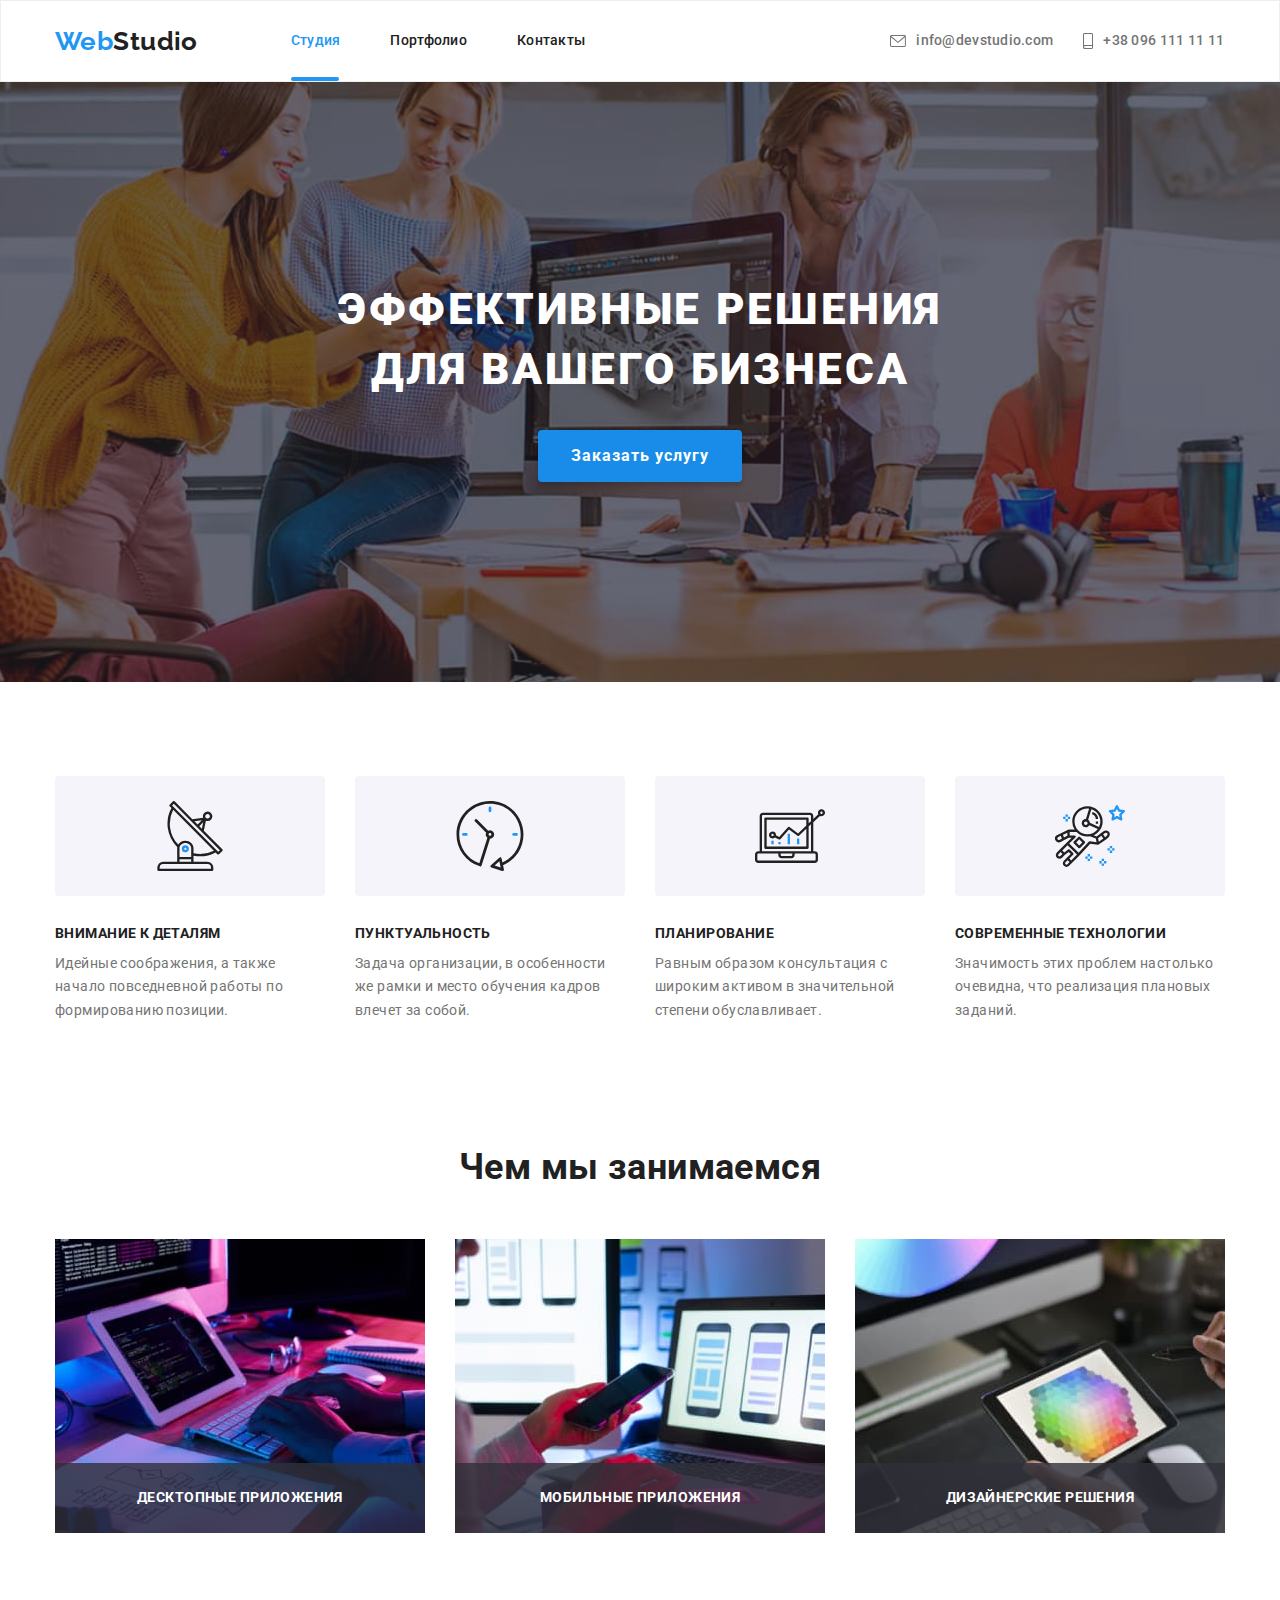
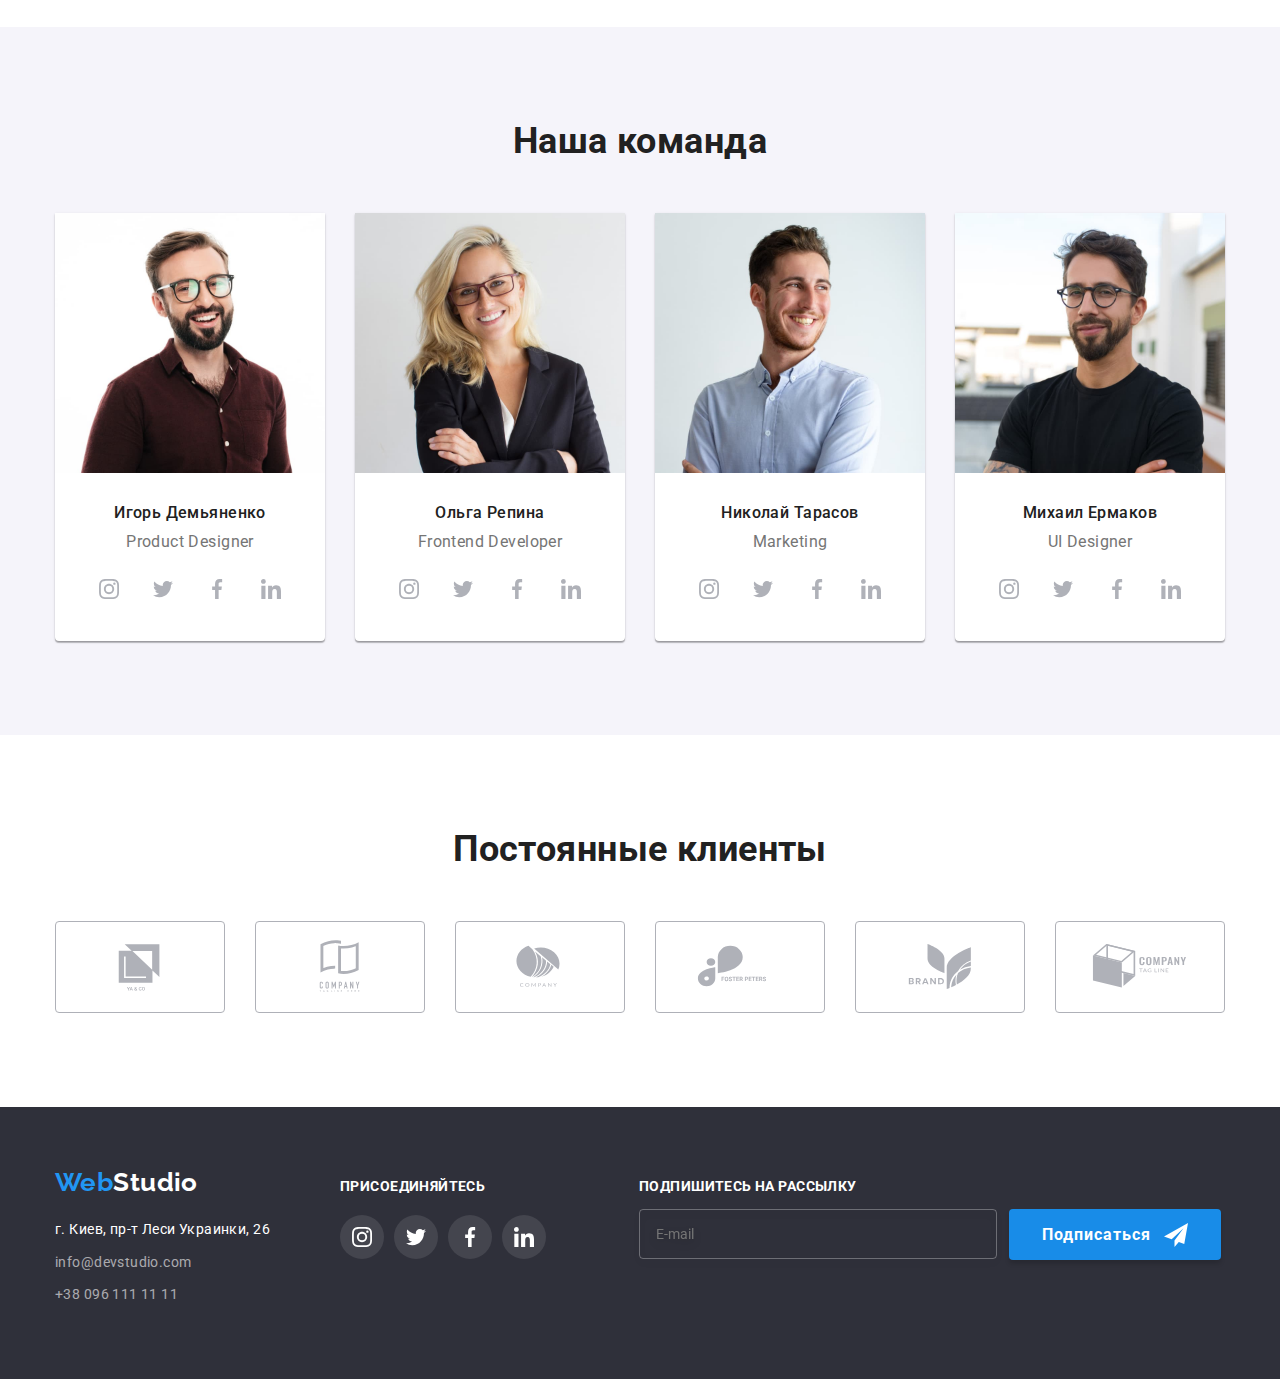
==== commit b3b4bcb0: "in process" ====
--- a/index.html
+++ b/index.html
@@ -84,7 +84,7 @@
             <ul class="menu-container__list list">
               <li class="menu-container__item">
                 <a
-                  class="menu-container__link menu-container__link--studio link"
+                  class="menu-container__link menu-container__link--current link"
                   href="./index.html"
                   >Студия</a
                 >
@@ -102,7 +102,12 @@
                 </a>
               </li>
               <li class="menu-contacts__item">
-                <a class="menu-contacts__link link" href="tel:+380961111111"> +38 096 111 11 11 </a>
+                <a
+                  class="menu-contacts__link menu-contacts__link--tel link"
+                  href="tel:+380961111111"
+                >
+                  +38 096 111 11 11
+                </a>
               </li>
             </ul>
 
--- a/css/main.min.css
+++ b/css/main.min.css
@@ -1 +1 @@
-:root{--brand-color: #2196F3;--background-color: #ffffff;--text-color: #212121;--paragraph-color: #757575;--primary-font: Roboto, sans-serif;--secondary-font: Raleway, sans-serif}body{color:var(--text-color);background-color:var(--background-color);font-family:var(--primary-font);font-size:14px;letter-spacing:.03em}html{-webkit-box-sizing:border-box;box-sizing:border-box}*,*::after,*::before{-webkit-box-sizing:inherit;box-sizing:inherit}h1,h2,h3,h4,h5,h6,p{margin-top:0}.list{list-style:none;padding-left:0;margin:0}.link{text-decoration:none;color:inherit}img{display:block;max-width:100%;height:auto}address{font-style:inherit}.visually-hidden{position:absolute;width:1px;height:1px;margin:-1px;border:0;padding:0;white-space:nowrap;-webkit-clip-path:inset(100%);clip-path:inset(100%);clip:rect(0 0 0 0);overflow:hidden}.container{width:100%;margin-left:auto;margin-right:auto;padding-left:15px;padding-right:15px}@media screen and (min-width: 480px){.container{max-width:480px}}@media screen and (min-width: 768px){.container{max-width:768px}}@media screen and (min-width: 1200px){.container{max-width:1200px}}.button{font-weight:700;font-size:16px;line-height:1.87;display:-webkit-inline-box;display:-ms-inline-flexbox;display:inline-flex;-webkit-box-align:center;-ms-flex-align:center;align-items:center;padding:10px 32px;font-family:inherit;text-align:center;letter-spacing:.06em;color:var(--background-color);background-color:#188ce8;-webkit-box-shadow:0px 4px 4px rgba(0,0,0,.15);box-shadow:0px 4px 4px rgba(0,0,0,.15);border-radius:4px;border:1px solid rgba(0,0,0,0);-webkit-transition:background-color 250ms cubic-bezier(0.4, 0, 0.2, 1);transition:background-color 250ms cubic-bezier(0.4, 0, 0.2, 1)}.button:focus,.button:hover{cursor:pointer;background-color:var(--brand-color)}.logo{font-weight:700;font-size:26px;line-height:1.19;font-family:var(--secondary-font);font-weight:700;font-size:26px;line-height:1.19;color:var(--text-color)}.title{font-weight:700;font-size:36px;line-height:1.16;margin-bottom:50px;margin-top:0;text-align:center;color:var(--text-color)}.backdrop{position:fixed;z-index:3;top:0;left:0;width:100%;height:100%;background-color:rgba(0,0,0,.2);opacity:1;visibility:visible;-webkit-transition:opacity 250ms cubic-bezier(0.4, 0, 0.2, 1),visibility 250ms cubic-bezier(0.4, 0, 0.2, 1);transition:opacity 250ms cubic-bezier(0.4, 0, 0.2, 1),visibility 250ms cubic-bezier(0.4, 0, 0.2, 1)}.backdrop.is-hidden{opacity:0;pointer-events:none;visibility:hidden}.modal{position:absolute;top:50%;left:50%;padding:40px;-webkit-transform:translate(-50%, -50%) scale(1);transform:translate(-50%, -50%) scale(1);opacity:1;background-color:#fff;-webkit-box-shadow:0px 1px 3px rgba(0,0,0,.12),0px 1px 1px rgba(0,0,0,.14),0px 2px 1px rgba(0,0,0,.2);box-shadow:0px 1px 3px rgba(0,0,0,.12),0px 1px 1px rgba(0,0,0,.14),0px 2px 1px rgba(0,0,0,.2);border-radius:4px;-webkit-transition:opacity 250ms cubic-bezier(0.4, 0, 0.2, 1),-webkit-transform 250ms cubic-bezier(0.4, 0, 0.2, 1);transition:opacity 250ms cubic-bezier(0.4, 0, 0.2, 1),-webkit-transform 250ms cubic-bezier(0.4, 0, 0.2, 1);transition:transform 250ms cubic-bezier(0.4, 0, 0.2, 1),opacity 250ms cubic-bezier(0.4, 0, 0.2, 1);transition:transform 250ms cubic-bezier(0.4, 0, 0.2, 1),opacity 250ms cubic-bezier(0.4, 0, 0.2, 1),-webkit-transform 250ms cubic-bezier(0.4, 0, 0.2, 1)}@media screen and (min-width: 480px){.modal{width:450px;height:600px}}@media screen and (min-width: 1200px){.modal{width:528px;height:581px}}.backdrop.is-hidden .modal{-webkit-transform:translate(-50%, -50%) scale(1.25);transform:translate(-50%, -50%) scale(1.25);opacity:0;-webkit-transition:opacity 250ms cubic-bezier(0.4, 0, 0.2, 1),-webkit-transform 250ms cubic-bezier(0.4, 0, 0.2, 1);transition:opacity 250ms cubic-bezier(0.4, 0, 0.2, 1),-webkit-transform 250ms cubic-bezier(0.4, 0, 0.2, 1);transition:transform 250ms cubic-bezier(0.4, 0, 0.2, 1),opacity 250ms cubic-bezier(0.4, 0, 0.2, 1);transition:transform 250ms cubic-bezier(0.4, 0, 0.2, 1),opacity 250ms cubic-bezier(0.4, 0, 0.2, 1),-webkit-transform 250ms cubic-bezier(0.4, 0, 0.2, 1)}.btn-close{position:absolute;top:8px;right:8px;padding:0;background-color:#fff;border:1px solid rgba(0,0,0,.1);border-radius:50%;cursor:pointer}.btn-close__icon{display:-webkit-box;display:-ms-flexbox;display:flex;-webkit-box-align:center;-ms-flex-align:center;align-items:center;-webkit-box-pack:center;-ms-flex-pack:center;justify-content:center;margin:6px;-webkit-transition:fill 250ms cubic-bezier(0.4, 0, 0.2, 1);transition:fill 250ms cubic-bezier(0.4, 0, 0.2, 1)}.btn-close:hover .btn-close__icon,.btn-close:focus .btn-close__icon{fill:var(--brand-color)}.form{display:-webkit-box;display:-ms-flexbox;display:flex;-webkit-box-orient:vertical;-webkit-box-direction:normal;-ms-flex-direction:column;flex-direction:column}.form__text{font-weight:700;font-size:20px;line-height:1.15;margin-bottom:12px;text-align:center;color:var(--text-color)}.form__field{position:relative;display:-webkit-box;display:-ms-flexbox;display:flex;-webkit-box-orient:vertical;-webkit-box-direction:normal;-ms-flex-direction:column;flex-direction:column;margin-bottom:10px}.form__label{font-weight:400;font-size:12px;line-height:1.16;margin-bottom:4px;text-align:left;letter-spacing:.01em;color:var(--paragraph-color)}.form__input{position:relative;cursor:pointer;padding-left:42px;padding-right:10px;width:100%;height:40px;border:1px solid rgba(33,33,33,.2);border-radius:4px;-webkit-transition:border-color 250ms cubic-bezier(0.4, 0, 0.2, 1),outline 250ms cubic-bezier(0.4, 0, 0.2, 1);transition:border-color 250ms cubic-bezier(0.4, 0, 0.2, 1),outline 250ms cubic-bezier(0.4, 0, 0.2, 1)}.form__input:focus{border-color:var(--brand-color);outline:1px solid var(--brand-color)}.form__wrapper{position:absolute;top:30px;left:12px;-webkit-transition:fill 250ms cubic-bezier(0.4, 0, 0.2, 1);transition:fill 250ms cubic-bezier(0.4, 0, 0.2, 1)}.form__input:focus~.form__wrapper{fill:var(--brand-color)}.form__comment{margin-bottom:20px;padding:12px 16px;width:100%;height:120px;border:1px solid rgba(33,33,33,.2);border-radius:4px;resize:none;-webkit-transition:border-color 250ms cubic-bezier(0.4, 0, 0.2, 1),outline 250ms cubic-bezier(0.4, 0, 0.2, 1);transition:border-color 250ms cubic-bezier(0.4, 0, 0.2, 1),outline 250ms cubic-bezier(0.4, 0, 0.2, 1)}.form__comment:focus{border-color:var(--brand-color);outline:1px solid var(--brand-color)}.form__comment::-webkit-input-placeholder{color:rgba(117,117,117,.5)}.form__comment::-moz-placeholder{color:rgba(117,117,117,.5)}.form__comment:-ms-input-placeholder{color:rgba(117,117,117,.5)}.form__comment::-ms-input-placeholder{color:rgba(117,117,117,.5)}.form__comment::placeholder{color:rgba(117,117,117,.5)}.agreement{margin-bottom:30px}.agreement__label{position:relative;display:-webkit-box;display:-ms-flexbox;display:flex;-webkit-box-align:center;-ms-flex-align:center;align-items:center;-webkit-box-pack:center;-ms-flex-pack:center;justify-content:center}.agreement__input{-moz-appearance:none;-webkit-appearance:none;appearance:none;position:absolute;outline:rgba(0,0,0,0);top:4px;left:-4px}.agreement__icon{margin-right:9px;width:16px;height:15px;border:2px solid #212121;border-radius:2px;-webkit-transition:background-color 250ms cubic-bezier(0.4, 0, 0.2, 1),border-color 250ms cubic-bezier(0.4, 0, 0.2, 1),outline 250ms cubic-bezier(0.4, 0, 0.2, 1);transition:background-color 250ms cubic-bezier(0.4, 0, 0.2, 1),border-color 250ms cubic-bezier(0.4, 0, 0.2, 1),outline 250ms cubic-bezier(0.4, 0, 0.2, 1)}.agreement__input:checked+.agreement__icon{background-color:var(--brand-color);border-color:var(--brand-color);background-image:url("../images/icons/check.svg");background-size:contain;background-origin:border-box}.agreement__input:focus+.agreement__icon{border:2px solid var(--brand-color)}.agreement__text{margin-bottom:0;margin-left:0;color:var(--paragraph-color);-webkit-user-select:none;-moz-user-select:none;-ms-user-select:none;user-select:none}@media screen and (min-width: 480px){.agreement__text{font-weight:400;font-size:12px;line-height:1.16}}@media screen and (min-width: 1200px){.agreement__text{font-weight:400;font-size:14px;line-height:1.71}}.agreement__link{color:var(--brand-color)}.agreement__link--text{margin-left:2px;color:var(--brand-color)}@media screen and (min-width: 480px){.agreement__link--text{font-weight:400;font-size:12px;line-height:1.16}}@media screen and (min-width: 1200px){.agreement__link--text{font-weight:400;font-size:14px;line-height:1.71}}.button__modal{display:-webkit-box;display:-ms-flexbox;display:flex;-webkit-box-pack:center;-ms-flex-pack:center;justify-content:center;width:200px;height:50px;margin-left:auto;margin-right:auto}.social-list{display:-webkit-box;display:-ms-flexbox;display:flex;-webkit-box-align:center;-ms-flex-align:center;align-items:center;-webkit-box-pack:center;-ms-flex-pack:center;justify-content:center;padding-bottom:30px}.social-list__item:not(:last-child){margin-right:10px}.social-list__icon{fill:currentColor}.social-list__link{display:-webkit-box;display:-ms-flexbox;display:flex;-webkit-box-align:center;-ms-flex-align:center;align-items:center;-webkit-box-pack:center;-ms-flex-pack:center;justify-content:center;width:44px;height:44px;background-color:#fff;border-radius:50%;cursor:pointer;color:#afb1b8;-webkit-transition:background-color 250ms cubic-bezier(0.4, 0, 0.2, 1),color 250ms cubic-bezier(0.4, 0, 0.2, 1);transition:background-color 250ms cubic-bezier(0.4, 0, 0.2, 1),color 250ms cubic-bezier(0.4, 0, 0.2, 1)}.social-list__link:hover,.social-list__link:focus{background-color:var(--brand-color);color:#fff}.header{position:fixed;top:0;left:0;width:100%;z-index:2;background-color:#fff;border:1px solid #eee}@media screen and (min-width: 480px)and (max-width: 767px){.menu-desktop{display:none}}@media screen and (min-width: 768px)and (max-width: 1199px){.menu-desktop{display:-webkit-box;display:-ms-flexbox;display:flex;-webkit-box-align:center;-ms-flex-align:center;align-items:center}}@media screen and (min-width: 1200px){.menu-desktop{display:-webkit-box;display:-ms-flexbox;display:flex;-webkit-box-align:center;-ms-flex-align:center;align-items:center}}.nav,.header__container{display:-webkit-box;display:-ms-flexbox;display:flex;-webkit-box-align:center;-ms-flex-align:center;align-items:center}.link,.logo{text-decoration:none}@media screen and (min-width: 768px){.header__logo{margin-right:88px}}@media screen and (min-width: 1200px){.header__logo{margin-right:93px}}.header__logo--color{color:var(--brand-color)}@media screen and (min-width: 480px)and (max-width: 767px){.nav__list{display:none}}.nav__list{display:-webkit-box;display:-ms-flexbox;display:flex}@media screen and (min-width: 768px){.nav__list--right{display:block;margin-left:84px}}@media screen and (min-width: 1200px){.nav__list--right{display:-webkit-box;display:-ms-flexbox;display:flex;margin-left:305px}}.nav__item{margin-right:50px}.nav__item:last-child{margin-right:0}@media screen and (min-width: 768px){.nav__item--mail,.nav__item--tel{margin-bottom:10px}}@media screen and (min-width: 1200px){.nav__item--mail,.nav__item--tel{margin-bottom:0;margin-right:30px}}.nav__link{font-weight:500;line-height:1.14;display:-webkit-box;display:-ms-flexbox;display:flex;-webkit-box-align:center;-ms-flex-align:center;align-items:center;letter-spacing:.02em;color:var(--text-color);-webkit-transition:color 250ms cubic-bezier(0.4, 0, 0.2, 1);transition:color 250ms cubic-bezier(0.4, 0, 0.2, 1)}@media screen and (min-width: 1200px){.nav__link{padding-top:32px;padding-bottom:32px}}.nav__link:hover,.nav__link:focus{color:var(--brand-color)}@media screen and (min-width: 768px){.nav__link--studio,.nav__link--portfolio,.nav__link--contacts{padding-top:32px;padding-bottom:32px}}.nav__link--color{color:var(--paragraph-color)}.nav__link--current,.nav__link--special{position:relative;color:var(--brand-color)}.nav__link--current::after,.nav__link--special::after{content:"";position:absolute;width:48px;height:4px;top:76px;background-color:var(--brand-color);border-radius:2px}.nav__link--special::after{content:"";position:absolute;width:78px;height:4px;top:76px;background:var(--brand-color);border-radius:2px}.nav__icon{margin-right:10px;fill:currentColor;-webkit-transition-property:fill;transition-property:fill;-webkit-transition-duration:250ms;transition-duration:250ms;-webkit-transition-timing-function:cubic-bezier(0.4, 0, 0.2, 1);transition-timing-function:cubic-bezier(0.4, 0, 0.2, 1)}.nav__icon:focus,.nav__icon:hover{fill:var(--brand-color)}@media screen and (min-width: 480px)and (max-width: 767px){.nav-mobile{display:-webkit-box;display:-ms-flexbox;display:flex;-webkit-box-align:center;-ms-flex-align:center;align-items:center}}@media screen and (min-width: 768px){.nav-mobile{display:none}}.nav-mobile__logo{padding-top:16px;padding-bottom:16px}.menu-btn{display:-webkit-inline-box;display:-ms-inline-flexbox;display:inline-flex;margin:0;margin-left:auto;padding:0;border:none;background-color:rgba(0,0,0,0);cursor:pointer;width:40px;height:40px;-webkit-transition:background-color 250ms cubic-bezier(0.4, 0, 0.2, 1);transition:background-color 250ms cubic-bezier(0.4, 0, 0.2, 1)}.menu-btn:hover,.menu-btn:focus{fill:var(--brand-color)}.menu-btn .icon-cross{display:none}.menu-btn.is-open .icon-cross{display:block}.menu-btn.is-open .icon-menu{display:none}.menu-container{display:none;position:absolute;top:100%;left:0;width:100%;padding:48px 40px;background-color:var(--background-color)}.menu-container.is-open{display:block}.menu-container__item:not(:last-child){margin-bottom:32px}.menu-container__list{margin-bottom:150px}.menu-container__link{font-weight:500;font-size:40px;line-height:1.17;letter-spacing:.02em;color:var(--text-color);-webkit-transition:color 250ms cubic-bezier(0.4, 0, 0.2, 1);transition:color 250ms cubic-bezier(0.4, 0, 0.2, 1)}.menu-container__link:hover,.menu-container__link:focus{color:var(--brand-color)}.menu-container__link--studio{color:var(--brand-color)}.menu-contacts__item:not(:last-child){margin-bottom:32px}.menu-contacts__item:last-child{margin-bottom:64px}.menu-contacts__link{font-weight:500;font-size:34px;line-height:1.17;letter-spacing:.02em;color:var(--paragraph-color);-webkit-transition:color 250ms cubic-bezier(0.4, 0, 0.2, 1);transition:color 250ms cubic-bezier(0.4, 0, 0.2, 1)}.menu-contacts__link:hover,.menu-contacts__link:focus{color:var(--brand-color)}.menu-networks{display:-webkit-box;display:-ms-flexbox;display:flex}.menu-networks__item:not(:last-child){margin-right:20px}.menu-networks__link{position:relative;font-weight:500;font-size:18px;line-height:1.22;letter-spacing:.02em;color:var(--paragraph-color);-webkit-transition:color 250ms cubic-bezier(0.4, 0, 0.2, 1);transition:color 250ms cubic-bezier(0.4, 0, 0.2, 1)}.menu-networks__link:hover,.menu-networks__link:focus{color:var(--brand-color)}.menu-networks__link::after{content:"";position:absolute;width:22px;height:0;top:10px;border:1px solid rgba(33,33,33,.2);-webkit-transform:rotate(90deg);transform:rotate(90deg)}.hero{color:var(--background-color);background-color:#2f303a;text-align:center;padding:200px 0;background-image:-webkit-gradient(linear, left top, right top, from(rgba(47, 48, 58, 0.4)), to(rgba(47, 48, 58, 0.4))),url("../images/hero/people.jpg");background-image:linear-gradient(to right, rgba(47, 48, 58, 0.4), rgba(47, 48, 58, 0.4)),url("../images/hero/people.jpg");max-width:1600px;margin-left:auto;margin-right:auto;background-position:center;background-repeat:no-repeat;background-size:cover}@media screen and (min-width: 480px){.hero{padding-top:118px;padding-bottom:118px}}@media screen and (min-width: 1200px){.hero{padding-top:200px;padding-bottom:200px}}.hero__title{font-weight:900;font-size:44px;line-height:1.36;padding-bottom:0;width:693px;margin-left:auto;margin-right:auto;margin-top:0;margin-bottom:30px;letter-spacing:.06em;text-transform:uppercase}@media screen and (min-width: 480px)and (max-width: 1199px){.hero__title{font-weight:900;font-size:26px;line-height:1.62;width:360px}}@media screen and (min-width: 480px){.features{padding-top:60px;padding-bottom:60px}}@media screen and (min-width: 1200px){.features{padding-top:94px;padding-bottom:94px}}@media screen and (min-width: 768px){.features__list{display:-webkit-box;display:-ms-flexbox;display:flex;-ms-flex-wrap:wrap;flex-wrap:wrap;margin-top:-30px;margin-bottom:-30px;margin-left:-30px}}@media screen and (min-width: 1200px){.features__list{margin-top:0;margin-bottom:0;margin-left:0}}@media screen and (min-width: 480px){.features__container:not(:last-child){margin-bottom:30px}}@media screen and (min-width: 768px){.features__container{-ms-flex-preferred-size:calc((100% - 60px)/2);flex-basis:calc((100% - 60px)/2);margin-left:30px;margin-top:30px;margin-bottom:30px}}@media screen and (min-width: 1200px){.features__container{-ms-flex-preferred-size:calc((100% - 90px)/4);flex-basis:calc((100% - 90px)/4);margin-left:0;margin-top:0}.features__container:not(:last-child){margin-right:30px}}.features__box{display:-webkit-box;display:-ms-flexbox;display:flex;-webkit-box-align:center;-ms-flex-align:center;align-items:center;-webkit-box-pack:center;-ms-flex-pack:center;justify-content:center;margin-bottom:30px;height:120px;border-radius:4px;background-color:#f5f4fa}.features__subtitle{font-weight:700;font-size:14px;line-height:1.14;margin-top:0;margin-bottom:10px;text-transform:uppercase}@media screen and (max-width: 767px){.features__subtitle{text-align:center}}.features__text{margin-top:0;margin-bottom:0;color:var(--paragraph-color);line-height:1.71}.activity{padding-top:0;padding-bottom:94px}@media screen and (max-width: 1199px){.activity{display:none}}.activity__list{display:-webkit-box;display:-ms-flexbox;display:flex;-ms-flex-wrap:wrap;flex-wrap:wrap}@media screen and (min-width: 1200px){.activity__item{margin-right:30px;width:calc((100% - 60px)/3)}.activity__item:nth-child(3n){margin-right:0}}.activity__box{position:relative}.activity__descr{font-weight:700;line-height:1.14;position:absolute;top:100%;left:0;-webkit-transform:translate(0%, -100%);transform:translate(0%, -100%);z-index:1;display:-webkit-box;display:-ms-flexbox;display:flex;-webkit-box-align:center;-ms-flex-align:center;align-items:center;-webkit-box-pack:center;-ms-flex-pack:center;justify-content:center;width:370px;height:70px;margin:0;text-align:center;text-transform:uppercase;color:#fff;background-color:rgba(47,48,58,.8)}.team{background-color:#f5f4fa}@media screen and (max-width: 1199px){.team{padding-top:60px;padding-bottom:90px}}@media screen and (min-width: 1200px){.team{padding-top:94px;padding-bottom:94px}}@media screen and (min-width: 768px){.team__list{display:-webkit-box;display:-ms-flexbox;display:flex;-ms-flex-wrap:wrap;flex-wrap:wrap;margin-top:-30px;margin-bottom:-30px;margin-left:-30px}}@media screen and (min-width: 1200px){.team__list{margin-top:0;margin-bottom:0;margin-left:0}}.team__card{-webkit-box-shadow:0px 1px 3px rgba(0,0,0,.12),0px 1px 1px rgba(0,0,0,.14),0px 2px 1px rgba(0,0,0,.2);box-shadow:0px 1px 3px rgba(0,0,0,.12),0px 1px 1px rgba(0,0,0,.14),0px 2px 1px rgba(0,0,0,.2);border-radius:0px 0px 4px 4px;background:#fff}@media screen and (max-width: 767px){.team__card{margin-bottom:30px}.team__card:last-child{margin-bottom:0}}@media screen and (min-width: 768px){.team__card{margin-left:30px;margin-top:30px;width:calc((100% - 60px)/2)}.team__card:nth-child(2n){margin-right:0}}@media screen and (min-width: 1200px){.team__card{width:calc((100% - 90px)/4);margin-left:0;margin-top:0}.team__card:nth-child(n){margin-bottom:0}.team__card:not(:last-child){margin-right:30px}}.team__img{padding-bottom:30px}@media screen and (max-width: 1199px){.team__img{width:100%}}.team__name{font-weight:500;font-size:16px;line-height:1.19;margin-top:0;margin-bottom:10px;text-align:center}.team__text{font-size:16px;line-height:1.19;margin-top:0;margin-bottom:16px;color:var(--paragraph-color);font-size:16px;line-height:1.19;text-align:center}@media screen and (max-width: 1199px){.customers{padding-top:60px;padding-bottom:60px}}@media screen and (min-width: 1200px){.customers{padding-top:94px;padding-bottom:94px}}@media screen and (min-width: 480px){.customers__list{display:-webkit-box;display:-ms-flexbox;display:flex;-ms-flex-wrap:wrap;flex-wrap:wrap}}.customers__item{margin-right:30px;color:#afb1b8}@media screen and (max-width: 767px){.customers__item{width:calc((100% - 30px)/2);margin-bottom:30px}.customers__item:nth-child(2n){margin-right:0}.customers__item:nth-child(5){margin-bottom:0}.customers__item:nth-child(6){margin-bottom:0}}@media screen and (min-width: 768px){.customers__item{width:calc((100% - 60px)/3);margin-bottom:30px}.customers__item:nth-child(3n){margin-right:0}.customers__item:nth-child(4){margin-bottom:0}.customers__item:nth-child(5){margin-bottom:0}.customers__item:nth-child(6){margin-bottom:0}}@media screen and (min-width: 1200px){.customers__item{width:calc((100% - 150px)/5);margin-bottom:30px;width:170px;height:92px;margin-bottom:0}.customers__item:not(:last-child){margin-right:30px}}.customers__link{display:-webkit-box;display:-ms-flexbox;display:flex;-webkit-box-align:center;-ms-flex-align:center;align-items:center;-webkit-box-pack:center;-ms-flex-pack:center;justify-content:center;color:currentColor;border:1px solid #afb1b8;border-radius:4px;cursor:pointer;-webkit-transition:color 250ms cubic-bezier(0.4, 0, 0.2, 1),border 250ms cubic-bezier(0.4, 0, 0.2, 1);transition:color 250ms cubic-bezier(0.4, 0, 0.2, 1),border 250ms cubic-bezier(0.4, 0, 0.2, 1)}@media screen and (max-width: 767px){.customers__link{width:210px;height:92px}}@media screen and (min-width: 768px){.customers__link{width:226px;height:92px}}@media screen and (min-width: 1200px){.customers__link{width:170px;height:92px}}.customers__link:hover,.customers__link:focus{border:1px solid var(--brand-color);color:var(--brand-color)}.customers__icon{fill:currentColor}.footer{padding:60px 0;background-color:#2f303a}@media screen and (min-width: 1200px){.footer__container{display:-webkit-box;display:-ms-flexbox;display:flex;-webkit-box-align:baseline;-ms-flex-align:baseline;align-items:baseline}}@media screen and (min-width: 768px){.footer__box{display:-webkit-box;display:-ms-flexbox;display:flex;-webkit-box-align:baseline;-ms-flex-align:baseline;align-items:baseline;-webkit-box-pack:space-evenly;-ms-flex-pack:space-evenly;justify-content:space-evenly}}@media screen and (min-width: 480px)and (max-width: 1199px){.footer__contacts{display:-webkit-box;display:-ms-flexbox;display:flex;-webkit-box-orient:vertical;-webkit-box-direction:normal;-ms-flex-direction:column;flex-direction:column;margin-bottom:60px}}@media screen and (min-width: 1200px){.footer__contacts{margin-right:70px}}.footer__logo{display:inline-block;padding:0;margin-bottom:20px;color:var(--background-color)}@media screen and (min-width: 480px)and (max-width: 1199px){.footer__logo{text-align:center}}.logo__footer--text{color:var(--brand-color)}@media screen and (min-width: 480px){.footer__list{display:-webkit-box;display:-ms-flexbox;display:flex;-webkit-box-orient:vertical;-webkit-box-direction:normal;-ms-flex-direction:column;flex-direction:column}}@media screen and (min-width: 480px)and (max-width: 1199px){.footer__item{text-align:center}}@media screen and (min-width: 480px){.footer__item:not(:last-child){margin-bottom:8px}}@media screen and (min-width: 1200px){.footer__item:not(:last-child){margin-bottom:9px}}.footer__item--adress{color:var(--background-color)}.footer__item--tel,.footer__item--mail{color:rgba(255,255,255,.6)}.footer__link{display:inline-block;padding:0;font-style:normal;line-height:1.71}.footer__link--mail:hover,.footer__link--mail:focus,.footer__link--tel:hover,.footer__link--tel:focus{color:var(--brand-color)}@media screen and (min-width: 1200px){.social-media{margin-right:93px}}.social-media__title{font-weight:700;font-size:14px;line-height:1.14;text-transform:uppercase;color:#fff;margin-bottom:20px}@media screen and (min-width: 480px)and (max-width: 1199px){.social-media__title{text-align:center}}.social-media__list{display:-webkit-box;display:-ms-flexbox;display:flex;-webkit-box-align:center;-ms-flex-align:center;align-items:center;-webkit-box-pack:center;-ms-flex-pack:center;justify-content:center}@media screen and (min-width: 480px){.social-media__list{margin-bottom:60px}}.social-media__item:not(:last-child){margin-right:10px}.social-media__link{display:-webkit-inline-box;display:-ms-inline-flexbox;display:inline-flex;-webkit-box-pack:center;-ms-flex-pack:center;justify-content:center;-webkit-box-align:center;-ms-flex-align:center;align-items:center;width:44px;height:44px;cursor:pointer;border-radius:50%;background-color:rgba(255,255,255,.1);-webkit-transition:background-color 250ms cubic-bezier(0.4, 0, 0.2, 1);transition:background-color 250ms cubic-bezier(0.4, 0, 0.2, 1)}.social-media__link:hover,.social-media__link:focus{background-color:var(--brand-color)}.social-media__icon{fill:#fff}.footer-modal__text{font-weight:700;line-height:1.14;letter-spacing:.03em;text-transform:uppercase;color:#fff}@media screen and (min-width: 480px)and (max-width: 1199px){.footer-modal__text{text-align:center;margin-bottom:20px}}@media screen and (min-width: 480px)and (max-width: 1199px){.footer-modal__box{display:-webkit-box;display:-ms-flexbox;display:flex;-webkit-box-orient:vertical;-webkit-box-direction:normal;-ms-flex-direction:column;flex-direction:column;-webkit-box-align:center;-ms-flex-align:center;align-items:center}}@media screen and (min-width: 1200px){.footer-modal__box{display:-webkit-box;display:-ms-flexbox;display:flex}}.footer-modal__input{width:358px;height:50px;padding-left:16px;background-color:rgba(0,0,0,0);border:1px solid rgba(255,255,255,.3);-webkit-filter:drop-shadow(0px 4px 4px rgba(0, 0, 0, 0.15));filter:drop-shadow(0px 4px 4px rgba(0, 0, 0, 0.15));border-radius:4px;color:#fff;-webkit-transition:border 250ms cubic-bezier(0.4, 0, 0.2, 1);transition:border 250ms cubic-bezier(0.4, 0, 0.2, 1)}@media screen and (min-width: 480px)and (max-width: 1199px){.footer-modal__input{margin-bottom:20px;width:450px}}@media screen and (min-width: 1200px){.footer-modal__input{width:358px;margin-right:12px}}.footer-modal__input:focus{border:2px solid #fff}.button__icon{margin-left:13px}/*# sourceMappingURL=main.min.css.map */+:root{--brand-color: #2196F3;--background-color: #ffffff;--text-color: #212121;--paragraph-color: #757575;--primary-font: Roboto, sans-serif;--secondary-font: Raleway, sans-serif}body{color:var(--text-color);background-color:var(--background-color);font-family:var(--primary-font);font-size:14px;letter-spacing:.03em}html{-webkit-box-sizing:border-box;box-sizing:border-box}*,*::after,*::before{-webkit-box-sizing:inherit;box-sizing:inherit}h1,h2,h3,h4,h5,h6,p{margin-top:0}.list{list-style:none;padding-left:0;margin:0}.link{text-decoration:none;color:inherit}img{display:block;max-width:100%;height:auto}address{font-style:inherit}.visually-hidden{position:absolute;width:1px;height:1px;margin:-1px;border:0;padding:0;white-space:nowrap;-webkit-clip-path:inset(100%);clip-path:inset(100%);clip:rect(0 0 0 0);overflow:hidden}.container{width:100%;margin-left:auto;margin-right:auto;padding-left:15px;padding-right:15px}@media screen and (min-width: 480px){.container{max-width:480px}}@media screen and (min-width: 768px){.container{max-width:768px}}@media screen and (min-width: 1200px){.container{max-width:1200px}}.button{font-weight:700;font-size:16px;line-height:1.87;display:-webkit-inline-box;display:-ms-inline-flexbox;display:inline-flex;-webkit-box-align:center;-ms-flex-align:center;align-items:center;padding:10px 32px;font-family:inherit;text-align:center;letter-spacing:.06em;color:var(--background-color);background-color:#188ce8;-webkit-box-shadow:0px 4px 4px rgba(0,0,0,.15);box-shadow:0px 4px 4px rgba(0,0,0,.15);border-radius:4px;border:1px solid rgba(0,0,0,0);-webkit-transition:background-color 250ms cubic-bezier(0.4, 0, 0.2, 1);transition:background-color 250ms cubic-bezier(0.4, 0, 0.2, 1)}.button:focus,.button:hover{cursor:pointer;background-color:var(--brand-color)}.logo{font-weight:700;font-size:26px;line-height:1.19;font-family:var(--secondary-font);font-weight:700;font-size:26px;line-height:1.19;color:var(--text-color)}.title{font-weight:700;font-size:36px;line-height:1.16;margin-bottom:50px;margin-top:0;text-align:center;color:var(--text-color)}.backdrop{position:fixed;z-index:3;top:0;left:0;width:100%;height:100%;background-color:rgba(0,0,0,.2);opacity:1;visibility:visible;-webkit-transition:opacity 250ms cubic-bezier(0.4, 0, 0.2, 1),visibility 250ms cubic-bezier(0.4, 0, 0.2, 1);transition:opacity 250ms cubic-bezier(0.4, 0, 0.2, 1),visibility 250ms cubic-bezier(0.4, 0, 0.2, 1)}.backdrop.is-hidden{opacity:0;pointer-events:none;visibility:hidden}.modal{position:absolute;top:50%;left:50%;padding:40px;-webkit-transform:translate(-50%, -50%) scale(1);transform:translate(-50%, -50%) scale(1);opacity:1;background-color:#fff;-webkit-box-shadow:0px 1px 3px rgba(0,0,0,.12),0px 1px 1px rgba(0,0,0,.14),0px 2px 1px rgba(0,0,0,.2);box-shadow:0px 1px 3px rgba(0,0,0,.12),0px 1px 1px rgba(0,0,0,.14),0px 2px 1px rgba(0,0,0,.2);border-radius:4px;-webkit-transition:opacity 250ms cubic-bezier(0.4, 0, 0.2, 1),-webkit-transform 250ms cubic-bezier(0.4, 0, 0.2, 1);transition:opacity 250ms cubic-bezier(0.4, 0, 0.2, 1),-webkit-transform 250ms cubic-bezier(0.4, 0, 0.2, 1);transition:transform 250ms cubic-bezier(0.4, 0, 0.2, 1),opacity 250ms cubic-bezier(0.4, 0, 0.2, 1);transition:transform 250ms cubic-bezier(0.4, 0, 0.2, 1),opacity 250ms cubic-bezier(0.4, 0, 0.2, 1),-webkit-transform 250ms cubic-bezier(0.4, 0, 0.2, 1)}@media screen and (min-width: 480px){.modal{width:450px;height:600px}}@media screen and (min-width: 1200px){.modal{width:528px;height:581px}}.backdrop.is-hidden .modal{-webkit-transform:translate(-50%, -50%) scale(1.25);transform:translate(-50%, -50%) scale(1.25);opacity:0;-webkit-transition:opacity 250ms cubic-bezier(0.4, 0, 0.2, 1),-webkit-transform 250ms cubic-bezier(0.4, 0, 0.2, 1);transition:opacity 250ms cubic-bezier(0.4, 0, 0.2, 1),-webkit-transform 250ms cubic-bezier(0.4, 0, 0.2, 1);transition:transform 250ms cubic-bezier(0.4, 0, 0.2, 1),opacity 250ms cubic-bezier(0.4, 0, 0.2, 1);transition:transform 250ms cubic-bezier(0.4, 0, 0.2, 1),opacity 250ms cubic-bezier(0.4, 0, 0.2, 1),-webkit-transform 250ms cubic-bezier(0.4, 0, 0.2, 1)}.btn-close{position:absolute;top:8px;right:8px;padding:0;background-color:#fff;border:1px solid rgba(0,0,0,.1);border-radius:50%;cursor:pointer}.btn-close__icon{display:-webkit-box;display:-ms-flexbox;display:flex;-webkit-box-align:center;-ms-flex-align:center;align-items:center;-webkit-box-pack:center;-ms-flex-pack:center;justify-content:center;margin:6px;-webkit-transition:fill 250ms cubic-bezier(0.4, 0, 0.2, 1);transition:fill 250ms cubic-bezier(0.4, 0, 0.2, 1)}.btn-close:hover .btn-close__icon,.btn-close:focus .btn-close__icon{fill:var(--brand-color)}.form{display:-webkit-box;display:-ms-flexbox;display:flex;-webkit-box-orient:vertical;-webkit-box-direction:normal;-ms-flex-direction:column;flex-direction:column}.form__text{font-weight:700;font-size:20px;line-height:1.15;margin-bottom:12px;text-align:center;color:var(--text-color)}.form__field{position:relative;display:-webkit-box;display:-ms-flexbox;display:flex;-webkit-box-orient:vertical;-webkit-box-direction:normal;-ms-flex-direction:column;flex-direction:column;margin-bottom:10px}.form__label{font-weight:400;font-size:12px;line-height:1.16;margin-bottom:4px;text-align:left;letter-spacing:.01em;color:var(--paragraph-color)}.form__input{position:relative;cursor:pointer;padding-left:42px;padding-right:10px;width:100%;height:40px;border:1px solid rgba(33,33,33,.2);border-radius:4px;-webkit-transition:border-color 250ms cubic-bezier(0.4, 0, 0.2, 1),outline 250ms cubic-bezier(0.4, 0, 0.2, 1);transition:border-color 250ms cubic-bezier(0.4, 0, 0.2, 1),outline 250ms cubic-bezier(0.4, 0, 0.2, 1)}.form__input:focus{border-color:var(--brand-color);outline:1px solid var(--brand-color)}.form__wrapper{position:absolute;top:30px;left:12px;-webkit-transition:fill 250ms cubic-bezier(0.4, 0, 0.2, 1);transition:fill 250ms cubic-bezier(0.4, 0, 0.2, 1)}.form__input:focus~.form__wrapper{fill:var(--brand-color)}.form__comment{margin-bottom:20px;padding:12px 16px;width:100%;height:120px;border:1px solid rgba(33,33,33,.2);border-radius:4px;resize:none;-webkit-transition:border-color 250ms cubic-bezier(0.4, 0, 0.2, 1),outline 250ms cubic-bezier(0.4, 0, 0.2, 1);transition:border-color 250ms cubic-bezier(0.4, 0, 0.2, 1),outline 250ms cubic-bezier(0.4, 0, 0.2, 1)}.form__comment:focus{border-color:var(--brand-color);outline:1px solid var(--brand-color)}.form__comment::-webkit-input-placeholder{color:rgba(117,117,117,.5)}.form__comment::-moz-placeholder{color:rgba(117,117,117,.5)}.form__comment:-ms-input-placeholder{color:rgba(117,117,117,.5)}.form__comment::-ms-input-placeholder{color:rgba(117,117,117,.5)}.form__comment::placeholder{color:rgba(117,117,117,.5)}.agreement{margin-bottom:30px}.agreement__label{position:relative;display:-webkit-box;display:-ms-flexbox;display:flex;-webkit-box-align:center;-ms-flex-align:center;align-items:center;-webkit-box-pack:center;-ms-flex-pack:center;justify-content:center}.agreement__input{-moz-appearance:none;-webkit-appearance:none;appearance:none;position:absolute;outline:rgba(0,0,0,0);top:4px;left:-4px}.agreement__icon{margin-right:9px;width:16px;height:15px;border:2px solid #212121;border-radius:2px;-webkit-transition:background-color 250ms cubic-bezier(0.4, 0, 0.2, 1),border-color 250ms cubic-bezier(0.4, 0, 0.2, 1),outline 250ms cubic-bezier(0.4, 0, 0.2, 1);transition:background-color 250ms cubic-bezier(0.4, 0, 0.2, 1),border-color 250ms cubic-bezier(0.4, 0, 0.2, 1),outline 250ms cubic-bezier(0.4, 0, 0.2, 1)}.agreement__input:checked+.agreement__icon{background-color:var(--brand-color);border-color:var(--brand-color);background-image:url("../images/icons/check.svg");background-size:contain;background-origin:border-box}.agreement__input:focus+.agreement__icon{border:2px solid var(--brand-color)}.agreement__text{margin-bottom:0;margin-left:0;color:var(--paragraph-color);-webkit-user-select:none;-moz-user-select:none;-ms-user-select:none;user-select:none}@media screen and (min-width: 480px){.agreement__text{font-weight:400;font-size:12px;line-height:1.16}}@media screen and (min-width: 1200px){.agreement__text{font-weight:400;font-size:14px;line-height:1.71}}.agreement__link{color:var(--brand-color)}.agreement__link--text{margin-left:2px;color:var(--brand-color)}@media screen and (min-width: 480px){.agreement__link--text{font-weight:400;font-size:12px;line-height:1.16}}@media screen and (min-width: 1200px){.agreement__link--text{font-weight:400;font-size:14px;line-height:1.71}}.button__modal{display:-webkit-box;display:-ms-flexbox;display:flex;-webkit-box-pack:center;-ms-flex-pack:center;justify-content:center;width:200px;height:50px;margin-left:auto;margin-right:auto}.social-list{display:-webkit-box;display:-ms-flexbox;display:flex;-webkit-box-align:center;-ms-flex-align:center;align-items:center;-webkit-box-pack:center;-ms-flex-pack:center;justify-content:center;padding-bottom:30px}.social-list__item:not(:last-child){margin-right:10px}.social-list__icon{fill:currentColor}.social-list__link{display:-webkit-box;display:-ms-flexbox;display:flex;-webkit-box-align:center;-ms-flex-align:center;align-items:center;-webkit-box-pack:center;-ms-flex-pack:center;justify-content:center;width:44px;height:44px;background-color:#fff;border-radius:50%;cursor:pointer;color:#afb1b8;-webkit-transition:background-color 250ms cubic-bezier(0.4, 0, 0.2, 1),color 250ms cubic-bezier(0.4, 0, 0.2, 1);transition:background-color 250ms cubic-bezier(0.4, 0, 0.2, 1),color 250ms cubic-bezier(0.4, 0, 0.2, 1)}.social-list__link:hover,.social-list__link:focus{background-color:var(--brand-color);color:#fff}.header{position:fixed;top:0;left:0;width:100%;z-index:2;background-color:#fff;border:1px solid #eee}@media screen and (min-width: 480px)and (max-width: 767px){.menu-desktop{display:none}}@media screen and (min-width: 768px)and (max-width: 1199px){.menu-desktop{display:-webkit-box;display:-ms-flexbox;display:flex;-webkit-box-align:center;-ms-flex-align:center;align-items:center}}@media screen and (min-width: 1200px){.menu-desktop{display:-webkit-box;display:-ms-flexbox;display:flex;-webkit-box-align:center;-ms-flex-align:center;align-items:center}}.nav{display:-webkit-box;display:-ms-flexbox;display:flex;-webkit-box-align:center;-ms-flex-align:center;align-items:center}@media screen and (width: 768px){.header__container{display:-webkit-box;display:-ms-flexbox;display:flex;-webkit-box-align:center;-ms-flex-align:center;align-items:center}}@media screen and (width: 1200px){.header__container{display:-webkit-box;display:-ms-flexbox;display:flex;-webkit-box-align:center;-ms-flex-align:center;align-items:center}}.link,.logo{text-decoration:none}@media screen and (min-width: 768px){.header__logo{margin-right:88px}}@media screen and (min-width: 1200px){.header__logo{margin-right:93px}}.header__logo--color{color:var(--brand-color)}@media screen and (min-width: 480px)and (max-width: 767px){.nav__list{display:none}}.nav__list{display:-webkit-box;display:-ms-flexbox;display:flex}@media screen and (min-width: 768px){.nav__list--right{display:block;margin-left:84px}}@media screen and (min-width: 1200px){.nav__list--right{display:-webkit-box;display:-ms-flexbox;display:flex;margin-left:305px}}.nav__item{margin-right:50px}.nav__item:last-child{margin-right:0}@media screen and (min-width: 768px){.nav__item--mail,.nav__item--tel{margin-bottom:10px;margin-right:0;font-weight:500;font-size:12px;line-height:1.16}}@media screen and (min-width: 1200px){.nav__item--mail,.nav__item--tel{margin-bottom:0;margin-right:30px;font-weight:500;font-size:14px;line-height:1.14}}.nav__link{font-weight:500;line-height:1.14;display:-webkit-box;display:-ms-flexbox;display:flex;-webkit-box-align:center;-ms-flex-align:center;align-items:center;letter-spacing:.02em;color:var(--text-color);-webkit-transition:color 250ms cubic-bezier(0.4, 0, 0.2, 1);transition:color 250ms cubic-bezier(0.4, 0, 0.2, 1)}@media screen and (min-width: 1200px){.nav__link{padding-top:32px;padding-bottom:32px}}.nav__link:hover,.nav__link:focus{color:var(--brand-color)}@media screen and (min-width: 768px){.nav__link--studio,.nav__link--portfolio,.nav__link--contacts{padding-top:32px;padding-bottom:32px}}.nav__link--color{color:var(--paragraph-color)}.nav__link--current,.nav__link--special{position:relative;color:var(--brand-color)}.nav__link--current::after,.nav__link--special::after{content:"";position:absolute;width:48px;height:4px;top:76px;background-color:var(--brand-color);border-radius:2px}.nav__link--special::after{content:"";position:absolute;width:78px;height:4px;top:76px;background:var(--brand-color);border-radius:2px}.nav__icon{margin-right:10px;fill:currentColor;-webkit-transition-property:fill;transition-property:fill;-webkit-transition-duration:250ms;transition-duration:250ms;-webkit-transition-timing-function:cubic-bezier(0.4, 0, 0.2, 1);transition-timing-function:cubic-bezier(0.4, 0, 0.2, 1)}.nav__icon:focus,.nav__icon:hover{fill:var(--brand-color)}@media screen and (min-width: 480px)and (max-width: 767px){.nav-mobile{display:-webkit-box;display:-ms-flexbox;display:flex;-webkit-box-align:center;-ms-flex-align:center;align-items:center}}@media screen and (min-width: 768px){.nav-mobile{display:none}}.nav-mobile__logo{padding-top:16px;padding-bottom:16px}.menu-btn{display:-webkit-inline-box;display:-ms-inline-flexbox;display:inline-flex;z-index:2;margin:0;margin-left:auto;padding:0;border:none;background-color:rgba(0,0,0,0);cursor:pointer;width:40px;height:40px;-webkit-transition:background-color 250ms cubic-bezier(0.4, 0, 0.2, 1);transition:background-color 250ms cubic-bezier(0.4, 0, 0.2, 1)}.menu-btn:hover,.menu-btn:focus{fill:var(--brand-color)}.menu-btn .icon-cross{display:none}.menu-btn.is-open .icon-cross{display:block}.menu-btn.is-open .icon-menu{display:none}.menu-container{position:fixed;display:-webkit-box;display:-ms-flexbox;display:flex;-webkit-box-orient:vertical;-webkit-box-direction:normal;-ms-flex-direction:column;flex-direction:column;top:0;left:0;z-index:1;width:100vw;height:100vh;padding:48px 40px;background-color:var(--background-color);-webkit-transform:translateX(100%);transform:translateX(100%);-webkit-transition:-webkit-transform 250ms cubic-bezier(0.4, 0, 0.2, 1);transition:-webkit-transform 250ms cubic-bezier(0.4, 0, 0.2, 1);transition:transform 250ms cubic-bezier(0.4, 0, 0.2, 1);transition:transform 250ms cubic-bezier(0.4, 0, 0.2, 1), -webkit-transform 250ms cubic-bezier(0.4, 0, 0.2, 1)}.menu-container.is-open{-webkit-transform:translateX(0);transform:translateX(0)}.menu-container__list{margin-bottom:auto}.menu-container__item:not(:last-child){margin-bottom:32px}.menu-container__link{font-weight:500;font-size:40px;line-height:1.17;letter-spacing:.02em;color:var(--text-color);-webkit-transition:color 250ms cubic-bezier(0.4, 0, 0.2, 1);transition:color 250ms cubic-bezier(0.4, 0, 0.2, 1)}.menu-container__link--current{color:var(--brand-color)}.menu-contacts__item:not(:last-child){margin-bottom:32px}.menu-contacts__item:last-child{margin-bottom:64px}.menu-contacts__link{font-weight:500;font-size:34px;line-height:1.17;letter-spacing:.02em;color:var(--paragraph-color);-webkit-transition:color 250ms cubic-bezier(0.4, 0, 0.2, 1);transition:color 250ms cubic-bezier(0.4, 0, 0.2, 1)}.menu-contacts__link--tel{color:var(--brand-color)}.menu-networks{display:-webkit-box;display:-ms-flexbox;display:flex;-ms-flex-wrap:wrap;flex-wrap:wrap}.menu-networks__item:not(:last-child){margin-right:20px}.menu-networks__link{position:relative;font-weight:500;font-size:18px;line-height:1.22;letter-spacing:.02em;color:var(--brand-color);-webkit-transition:color 250ms cubic-bezier(0.4, 0, 0.2, 1);transition:color 250ms cubic-bezier(0.4, 0, 0.2, 1)}.menu-networks__link::after{content:"";position:absolute;width:22px;height:0;top:10px;border:1px solid rgba(33,33,33,.2);-webkit-transform:rotate(90deg);transform:rotate(90deg)}.hero{color:var(--background-color);background-color:#2f303a;text-align:center;padding:200px 0;background-image:-webkit-gradient(linear, left top, right top, from(rgba(47, 48, 58, 0.4)), to(rgba(47, 48, 58, 0.4))),url("../images/hero/people.jpg");background-image:linear-gradient(to right, rgba(47, 48, 58, 0.4), rgba(47, 48, 58, 0.4)),url("../images/hero/people.jpg");max-width:1600px;margin-left:auto;margin-right:auto;background-position:center;background-repeat:no-repeat;background-size:cover}@media screen and (min-width: 480px){.hero{padding-top:198px;padding-bottom:118px}}@media screen and (min-width: 1200px){.hero{padding-top:280px;padding-bottom:200px}}.hero__title{font-weight:900;font-size:44px;line-height:1.36;padding-bottom:0;width:693px;margin-left:auto;margin-right:auto;margin-top:0;margin-bottom:30px;letter-spacing:.06em;text-transform:uppercase}@media screen and (min-width: 480px)and (max-width: 1199px){.hero__title{font-weight:900;font-size:26px;line-height:1.62;width:360px}}@media screen and (min-width: 480px){.features{padding-top:60px;padding-bottom:60px}}@media screen and (min-width: 1200px){.features{padding-top:94px;padding-bottom:94px}}@media screen and (min-width: 768px){.features__list{display:-webkit-box;display:-ms-flexbox;display:flex;-ms-flex-wrap:wrap;flex-wrap:wrap;margin-top:-30px;margin-bottom:-30px;margin-left:-30px}}@media screen and (min-width: 1200px){.features__list{margin-top:0;margin-bottom:0;margin-left:0}}@media screen and (min-width: 480px){.features__container:not(:last-child){margin-bottom:30px}}@media screen and (min-width: 768px){.features__container{-ms-flex-preferred-size:calc((100% - 60px)/2);flex-basis:calc((100% - 60px)/2);margin-left:30px;margin-top:30px;margin-bottom:30px}}@media screen and (min-width: 1200px){.features__container{-ms-flex-preferred-size:calc((100% - 90px)/4);flex-basis:calc((100% - 90px)/4);margin-left:0;margin-top:0}.features__container:not(:last-child){margin-right:30px}}.features__box{display:-webkit-box;display:-ms-flexbox;display:flex;-webkit-box-align:center;-ms-flex-align:center;align-items:center;-webkit-box-pack:center;-ms-flex-pack:center;justify-content:center;margin-bottom:30px;height:120px;border-radius:4px;background-color:#f5f4fa}.features__subtitle{font-weight:700;font-size:14px;line-height:1.14;margin-top:0;margin-bottom:10px;text-transform:uppercase}@media screen and (max-width: 767px){.features__subtitle{text-align:center}}.features__text{margin-top:0;margin-bottom:0;color:var(--paragraph-color);line-height:1.71}.activity{padding-top:0;padding-bottom:94px}@media screen and (max-width: 1199px){.activity{display:none}}.activity__list{display:-webkit-box;display:-ms-flexbox;display:flex;-ms-flex-wrap:wrap;flex-wrap:wrap}@media screen and (min-width: 1200px){.activity__item{margin-right:30px;width:calc((100% - 60px)/3)}.activity__item:nth-child(3n){margin-right:0}}.activity__box{position:relative}.activity__descr{font-weight:700;line-height:1.14;position:absolute;top:100%;left:0;-webkit-transform:translate(0%, -100%);transform:translate(0%, -100%);z-index:1;display:-webkit-box;display:-ms-flexbox;display:flex;-webkit-box-align:center;-ms-flex-align:center;align-items:center;-webkit-box-pack:center;-ms-flex-pack:center;justify-content:center;width:370px;height:70px;margin:0;text-align:center;text-transform:uppercase;color:#fff;background-color:rgba(47,48,58,.8)}.team{background-color:#f5f4fa}@media screen and (max-width: 1199px){.team{padding-top:60px;padding-bottom:90px}}@media screen and (min-width: 1200px){.team{padding-top:94px;padding-bottom:94px}}@media screen and (min-width: 768px){.team__list{display:-webkit-box;display:-ms-flexbox;display:flex;-ms-flex-wrap:wrap;flex-wrap:wrap;margin-top:-30px;margin-bottom:-30px;margin-left:-30px}}@media screen and (min-width: 1200px){.team__list{margin-top:0;margin-bottom:0;margin-left:0}}.team__card{-webkit-box-shadow:0px 1px 3px rgba(0,0,0,.12),0px 1px 1px rgba(0,0,0,.14),0px 2px 1px rgba(0,0,0,.2);box-shadow:0px 1px 3px rgba(0,0,0,.12),0px 1px 1px rgba(0,0,0,.14),0px 2px 1px rgba(0,0,0,.2);border-radius:0px 0px 4px 4px;background:#fff}@media screen and (max-width: 767px){.team__card{margin-bottom:30px}.team__card:last-child{margin-bottom:0}}@media screen and (min-width: 768px){.team__card{margin-left:30px;margin-top:30px;width:calc((100% - 60px)/2)}.team__card:nth-child(2n){margin-right:0}}@media screen and (min-width: 1200px){.team__card{width:calc((100% - 90px)/4);margin-left:0;margin-top:0}.team__card:nth-child(n){margin-bottom:0}.team__card:not(:last-child){margin-right:30px}}.team__img{padding-bottom:30px}@media screen and (max-width: 1199px){.team__img{width:100%}}.team__name{font-weight:500;font-size:16px;line-height:1.19;margin-top:0;margin-bottom:10px;text-align:center}.team__text{font-size:16px;line-height:1.19;margin-top:0;margin-bottom:16px;color:var(--paragraph-color);font-size:16px;line-height:1.19;text-align:center}@media screen and (max-width: 1199px){.customers{padding-top:60px;padding-bottom:60px}}@media screen and (min-width: 1200px){.customers{padding-top:94px;padding-bottom:94px}}@media screen and (min-width: 480px){.customers__list{display:-webkit-box;display:-ms-flexbox;display:flex;-ms-flex-wrap:wrap;flex-wrap:wrap}}.customers__item{margin-right:30px;color:#afb1b8}@media screen and (max-width: 767px){.customers__item{width:calc((100% - 30px)/2);margin-bottom:30px}.customers__item:nth-child(2n){margin-right:0}.customers__item:nth-child(5){margin-bottom:0}.customers__item:nth-child(6){margin-bottom:0}}@media screen and (min-width: 768px){.customers__item{width:calc((100% - 60px)/3);margin-bottom:30px}.customers__item:nth-child(3n){margin-right:0}.customers__item:nth-child(4){margin-bottom:0}.customers__item:nth-child(5){margin-bottom:0}.customers__item:nth-child(6){margin-bottom:0}}@media screen and (min-width: 1200px){.customers__item{width:calc((100% - 150px)/5);margin-bottom:30px;width:170px;height:92px;margin-bottom:0}.customers__item:not(:last-child){margin-right:30px}}.customers__link{display:-webkit-box;display:-ms-flexbox;display:flex;-webkit-box-align:center;-ms-flex-align:center;align-items:center;-webkit-box-pack:center;-ms-flex-pack:center;justify-content:center;color:currentColor;border:1px solid #afb1b8;border-radius:4px;cursor:pointer;-webkit-transition:color 250ms cubic-bezier(0.4, 0, 0.2, 1),border 250ms cubic-bezier(0.4, 0, 0.2, 1);transition:color 250ms cubic-bezier(0.4, 0, 0.2, 1),border 250ms cubic-bezier(0.4, 0, 0.2, 1)}@media screen and (max-width: 767px){.customers__link{width:210px;height:92px}}@media screen and (min-width: 768px){.customers__link{width:226px;height:92px}}@media screen and (min-width: 1200px){.customers__link{width:170px;height:92px}}.customers__link:hover,.customers__link:focus{border:1px solid var(--brand-color);color:var(--brand-color)}.customers__icon{fill:currentColor}.footer{padding:60px 0;background-color:#2f303a}@media screen and (min-width: 1200px){.footer__container{display:-webkit-box;display:-ms-flexbox;display:flex;-webkit-box-align:baseline;-ms-flex-align:baseline;align-items:baseline}}@media screen and (min-width: 768px){.footer__box{display:-webkit-box;display:-ms-flexbox;display:flex;-webkit-box-align:baseline;-ms-flex-align:baseline;align-items:baseline;-webkit-box-pack:space-evenly;-ms-flex-pack:space-evenly;justify-content:space-evenly}}@media screen and (min-width: 480px)and (max-width: 1199px){.footer__contacts{display:-webkit-box;display:-ms-flexbox;display:flex;-webkit-box-orient:vertical;-webkit-box-direction:normal;-ms-flex-direction:column;flex-direction:column;margin-bottom:60px}}@media screen and (min-width: 1200px){.footer__contacts{margin-right:70px}}.footer__logo{display:inline-block;padding:0;margin-bottom:20px;color:var(--background-color)}@media screen and (min-width: 480px)and (max-width: 1199px){.footer__logo{text-align:center}}.logo__footer--text{color:var(--brand-color)}@media screen and (min-width: 480px){.footer__list{display:-webkit-box;display:-ms-flexbox;display:flex;-webkit-box-orient:vertical;-webkit-box-direction:normal;-ms-flex-direction:column;flex-direction:column}}@media screen and (min-width: 480px)and (max-width: 1199px){.footer__item{text-align:center}}@media screen and (min-width: 480px){.footer__item:not(:last-child){margin-bottom:8px}}@media screen and (min-width: 1200px){.footer__item:not(:last-child){margin-bottom:9px}}.footer__item--adress{color:var(--background-color)}.footer__item--tel,.footer__item--mail{color:rgba(255,255,255,.6)}.footer__link{display:inline-block;padding:0;font-style:normal;line-height:1.71}.footer__link--mail:hover,.footer__link--mail:focus,.footer__link--tel:hover,.footer__link--tel:focus{color:var(--brand-color)}@media screen and (min-width: 1200px){.social-media{margin-right:93px}}.social-media__title{font-weight:700;font-size:14px;line-height:1.14;text-transform:uppercase;color:#fff;margin-bottom:20px}@media screen and (min-width: 480px)and (max-width: 1199px){.social-media__title{text-align:center}}.social-media__list{display:-webkit-box;display:-ms-flexbox;display:flex;-webkit-box-align:center;-ms-flex-align:center;align-items:center;-webkit-box-pack:center;-ms-flex-pack:center;justify-content:center}@media screen and (min-width: 480px){.social-media__list{margin-bottom:60px}}.social-media__item:not(:last-child){margin-right:10px}.social-media__link{display:-webkit-inline-box;display:-ms-inline-flexbox;display:inline-flex;-webkit-box-pack:center;-ms-flex-pack:center;justify-content:center;-webkit-box-align:center;-ms-flex-align:center;align-items:center;width:44px;height:44px;cursor:pointer;border-radius:50%;background-color:rgba(255,255,255,.1);-webkit-transition:background-color 250ms cubic-bezier(0.4, 0, 0.2, 1);transition:background-color 250ms cubic-bezier(0.4, 0, 0.2, 1)}.social-media__link:hover,.social-media__link:focus{background-color:var(--brand-color)}.social-media__icon{fill:#fff}.footer-modal__text{font-weight:700;line-height:1.14;letter-spacing:.03em;text-transform:uppercase;color:#fff}@media screen and (min-width: 480px)and (max-width: 1199px){.footer-modal__text{text-align:center;margin-bottom:20px}}@media screen and (min-width: 480px)and (max-width: 1199px){.footer-modal__box{display:-webkit-box;display:-ms-flexbox;display:flex;-webkit-box-orient:vertical;-webkit-box-direction:normal;-ms-flex-direction:column;flex-direction:column;-webkit-box-align:center;-ms-flex-align:center;align-items:center}}@media screen and (min-width: 1200px){.footer-modal__box{display:-webkit-box;display:-ms-flexbox;display:flex}}.footer-modal__input{width:358px;height:50px;padding-left:16px;background-color:rgba(0,0,0,0);border:1px solid rgba(255,255,255,.3);-webkit-filter:drop-shadow(0px 4px 4px rgba(0, 0, 0, 0.15));filter:drop-shadow(0px 4px 4px rgba(0, 0, 0, 0.15));border-radius:4px;color:#fff;-webkit-transition:border 250ms cubic-bezier(0.4, 0, 0.2, 1);transition:border 250ms cubic-bezier(0.4, 0, 0.2, 1)}@media screen and (min-width: 480px)and (max-width: 1199px){.footer-modal__input{margin-bottom:20px;width:450px}}@media screen and (min-width: 1200px){.footer-modal__input{width:358px;margin-right:12px}}.footer-modal__input:focus{border:2px solid #fff}.button__icon{margin-left:13px}@media screen and (min-width: 480px){.portfolio{padding-top:125px;padding-bottom:60px}}@media screen and (min-width: 480px){.portfolio__list{display:-webkit-box;display:-ms-flexbox;display:flex;-ms-flex-wrap:wrap;flex-wrap:wrap;margin-bottom:40px}}@media screen and (min-width: 768px){.portfolio__list{display:-webkit-box;display:-ms-flexbox;display:flex;-ms-flex-wrap:wrap;flex-wrap:wrap;-webkit-box-pack:center;-ms-flex-pack:center;justify-content:center;margin-bottom:30px}}@media screen and (min-width: 1200px){.portfolio__list{display:-webkit-box;display:-ms-flexbox;display:flex;-webkit-box-pack:center;-ms-flex-pack:center;justify-content:center;margin-bottom:50px}}.portfolio__item{margin-right:8px}@media screen and (min-width: 480px){.portfolio__item{margin-bottom:15px}.portfolio__item:nth-child(4),.portfolio__item:nth-child(5){margin-bottom:0}}.portfolio__item:last-child{margin-right:0}.button__portfolio{display:inline-block;padding:6px 22px;font-weight:500;line-height:1.62;color:var(--text-color);background-color:#f5f4fa;-webkit-box-shadow:none;box-shadow:none;-webkit-transition:background-color 250ms cubic-bezier(0.4, 0, 0.2, 1),color 250ms cubic-bezier(0.4, 0, 0.2, 1),-webkit-box-shadow 250ms cubic-bezier(0.4, 0, 0.2, 1);transition:background-color 250ms cubic-bezier(0.4, 0, 0.2, 1),color 250ms cubic-bezier(0.4, 0, 0.2, 1),-webkit-box-shadow 250ms cubic-bezier(0.4, 0, 0.2, 1);transition:background-color 250ms cubic-bezier(0.4, 0, 0.2, 1),color 250ms cubic-bezier(0.4, 0, 0.2, 1),box-shadow 250ms cubic-bezier(0.4, 0, 0.2, 1);transition:background-color 250ms cubic-bezier(0.4, 0, 0.2, 1),color 250ms cubic-bezier(0.4, 0, 0.2, 1),box-shadow 250ms cubic-bezier(0.4, 0, 0.2, 1),-webkit-box-shadow 250ms cubic-bezier(0.4, 0, 0.2, 1)}.button__portfolio:hover,.button__portfolio:focus{background-color:var(--brand-color);color:var(--background-color);-webkit-box-shadow:0px 3px 1px rgba(0,0,0,.1),0px 1px 2px rgba(0,0,0,.08),0px 2px 2px rgba(0,0,0,.12);box-shadow:0px 3px 1px rgba(0,0,0,.1),0px 1px 2px rgba(0,0,0,.08),0px 2px 2px rgba(0,0,0,.12)}.button__portfolio--active{color:var(--background-color);background-color:var(--brand-color);-webkit-box-shadow:0px 3px 1px rgba(0,0,0,.1),0px 1px 2px rgba(0,0,0,.08),0px 2px 2px rgba(0,0,0,.12);box-shadow:0px 3px 1px rgba(0,0,0,.1),0px 1px 2px rgba(0,0,0,.08),0px 2px 2px rgba(0,0,0,.12);border-radius:4px}@media screen and (min-width: 480px){.works-list{display:-webkit-box;display:-ms-flexbox;display:flex;-ms-flex-wrap:wrap;flex-wrap:wrap;-webkit-box-pack:center;-ms-flex-pack:center;justify-content:center}}@media screen and (min-width: 480px){.works__element:not(:last-child){margin-bottom:30px}}@media screen and (min-width: 768px){.works__element{margin-bottom:30px;margin-right:30px;width:calc((100% - 30px)/2)}.works__element:nth-child(2n){margin-right:0}.works__element:last-child{margin-right:auto;margin-bottom:0}}@media screen and (min-width: 1200px){.works__element{margin-bottom:30px;margin-right:30px;width:calc((100% - 60px)/3);height:404px}.works__element:nth-child(2n){margin-right:30px}.works__element:nth-child(3n){margin-right:0}.works__element:nth-last-child(-n+3){margin-bottom:0}}.works__link{display:block;text-decoration:none;border:1px solid #eee;-webkit-transition:-webkit-box-shadow 250ms cubic-bezier(0.4, 0, 0.2, 1);transition:-webkit-box-shadow 250ms cubic-bezier(0.4, 0, 0.2, 1);transition:box-shadow 250ms cubic-bezier(0.4, 0, 0.2, 1);transition:box-shadow 250ms cubic-bezier(0.4, 0, 0.2, 1), -webkit-box-shadow 250ms cubic-bezier(0.4, 0, 0.2, 1)}.works__link:hover,.works__link:focus{-webkit-box-shadow:0px 1px 1px rgba(0,0,0,.12),0px 4px 4px rgba(0,0,0,.06),1px 4px 6px rgba(0,0,0,.16);box-shadow:0px 1px 1px rgba(0,0,0,.12),0px 4px 4px rgba(0,0,0,.06),1px 4px 6px rgba(0,0,0,.16)}.works__thumb{position:relative;overflow:hidden;margin-bottom:20px}.works__descr{font-weight:400;font-size:18px;line-height:1.56;position:absolute;z-index:1;top:0;left:0;width:100%;height:100%;margin:0;padding:63px 24px;color:#fff;background-color:rgba(33,150,243,.9);-webkit-transform:translateY(100%);transform:translateY(100%);-webkit-transition:-webkit-transform 250ms cubic-bezier(0.4, 0, 0.2, 1);transition:-webkit-transform 250ms cubic-bezier(0.4, 0, 0.2, 1);transition:transform 250ms cubic-bezier(0.4, 0, 0.2, 1);transition:transform 250ms cubic-bezier(0.4, 0, 0.2, 1), -webkit-transform 250ms cubic-bezier(0.4, 0, 0.2, 1)}.works__link:hover .works__descr,.works__link:focus .works__descr{-webkit-transform:translateY(0);transform:translateY(0)}.works__title{font-weight:700;font-size:18px;line-height:2;color:var(--text-color);letter-spacing:.06em;margin-top:0;margin-bottom:4px;margin-left:24px}.works__text{font-size:16px;line-height:1.88;margin-top:0;margin-bottom:20px;margin-left:24px;font-size:16px;line-height:1.88;color:var(--paragraph-color)}/*# sourceMappingURL=main.min.css.map */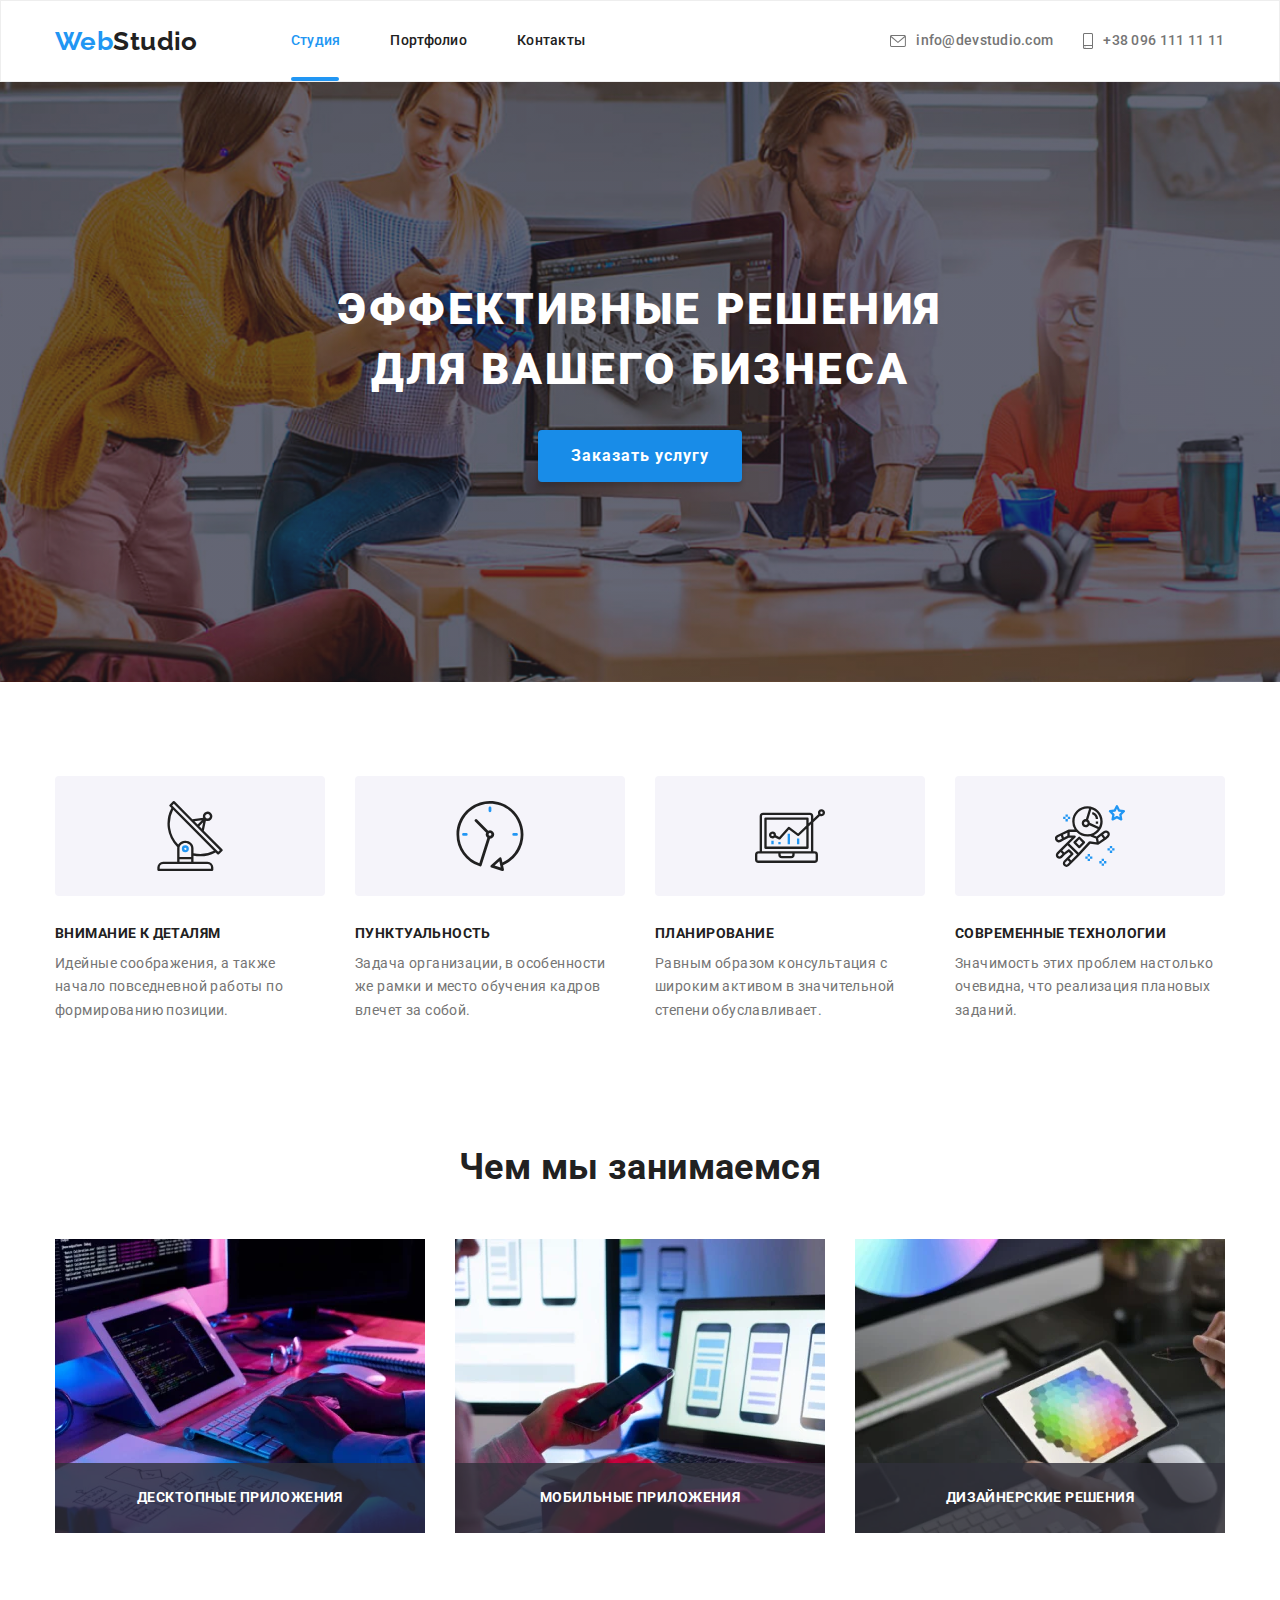
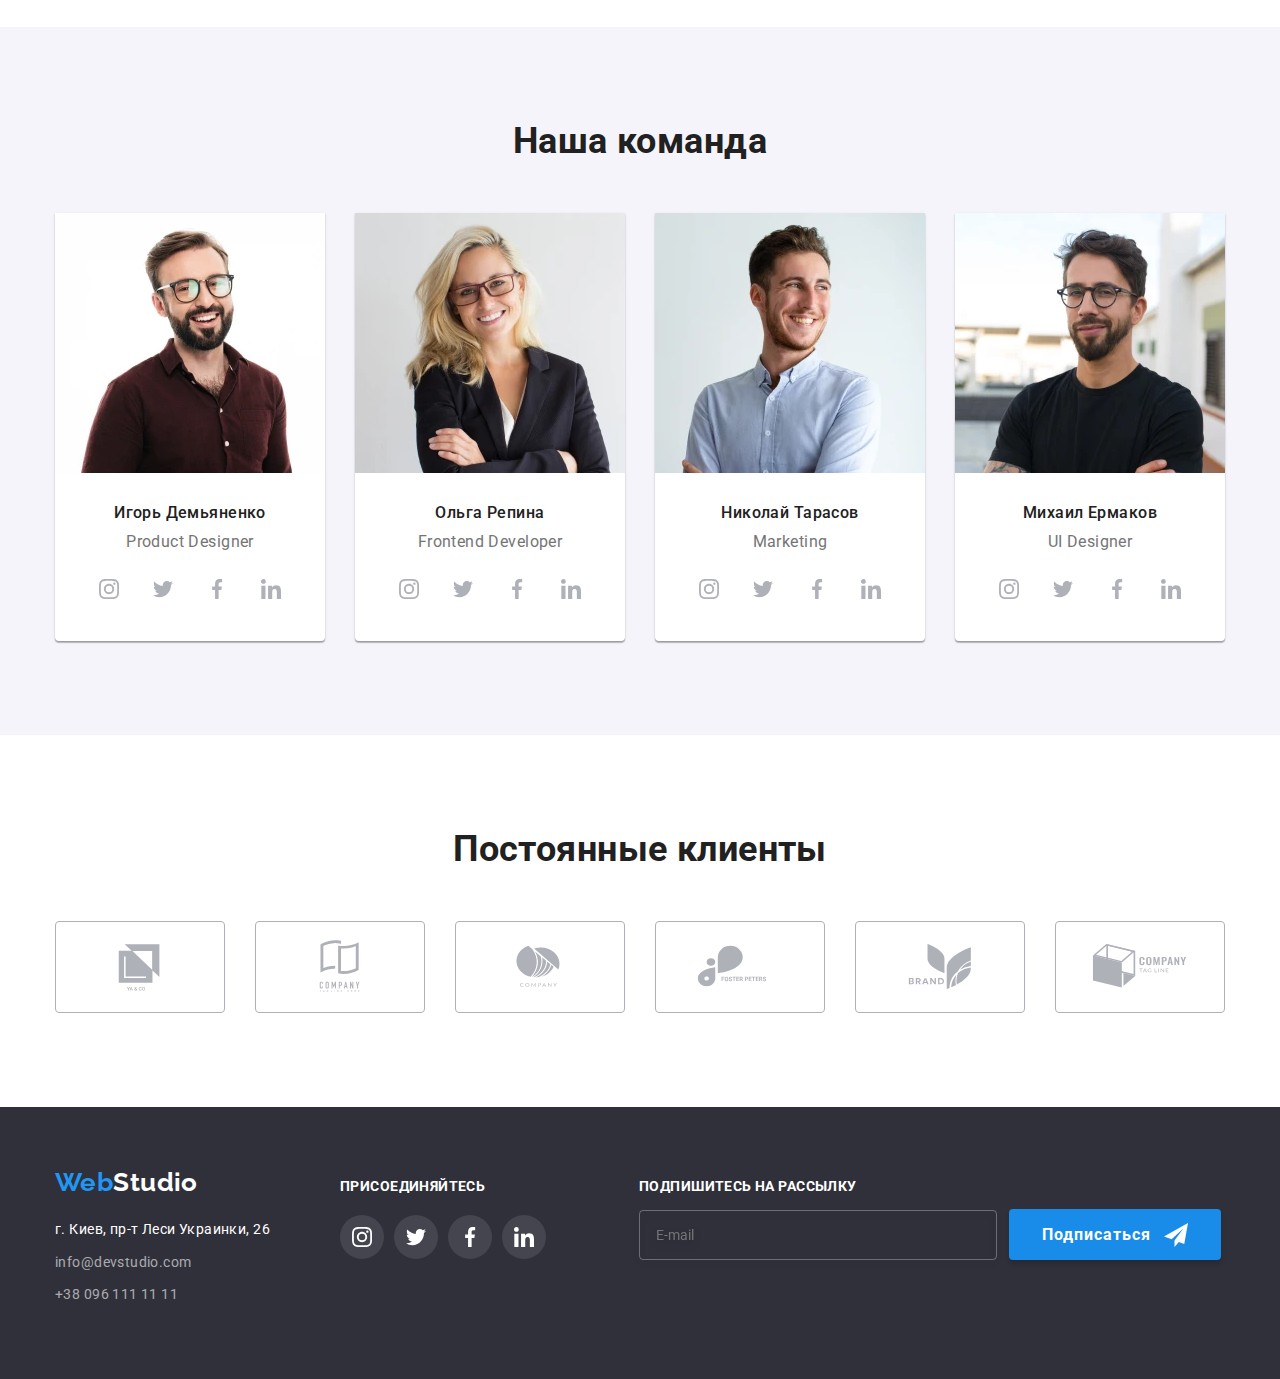
==== commit 0ff0b037: "in process" ====
--- a/index.html
+++ b/index.html
@@ -68,7 +68,7 @@
           <a class="logo header__logo nav-mobile__logo" href="./index.html"
             ><span class="header__logo--color">Web</span>Studio</a
           >
-          <button class="menu-btn is-open" type="button" aria-expanded="false" data-menu-button>
+          <button class="menu-btn" type="button" aria-expanded="false" data-menu-button>
             <svg
               class="menu-btn__icon"
               width="40"
@@ -80,7 +80,7 @@
             </svg>
           </button>
 
-          <div class="menu-container is-open" data-menu>
+          <div class="menu-container" data-menu>
             <ul class="menu-container__list list">
               <li class="menu-container__item">
                 <a
@@ -92,7 +92,9 @@
               <li class="menu-container__item">
                 <a class="menu-container__link link" href="./portfolio.html">Портфолио</a>
               </li>
-              <li class="menu-container__link"><a class="nav__link link" href="">Контакты</a></li>
+              <li class="menu-container__link">
+                <a class="menu-container__link link" href="">Контакты</a>
+              </li>
             </ul>
 
             <ul class="menu-contacts list">
@@ -268,37 +270,100 @@
           <ul class="list activity__list">
             <li class="activity__item">
               <div class="activity__box">
-                <img
-                  class="activity__img"
-                  src="./images/about/foto-1.jpg"
-                  alt="Человек печатает код на ноутбуке"
-                  width="370"
-                  height="294"
-                />
+                <picture>
+                  <source
+                    media="(min-width: 1200px)"
+                    srcset="
+                      ./images/about/img-1__desktop.webp    1x,
+                      ./images/about/img-1__desktop@2x.webp 2x
+                    "
+                    type="image/webp"
+                  />
+
+                  <source
+                    media="(min-width: 1200px)"
+                    srcset="
+                      ./images/about/img-1__desktop.jpg    1x,
+                      ./images/about/img-1__desktop@2x.jpg 2x
+                    "
+                    type="image/jpg"
+                  />
+
+                  <img
+                    class="activity__img"
+                    src="./images/about/img-1__desktop.jpg"
+                    alt="Человек печатает код на ноутбуке"
+                    width="370"
+                    height="294"
+                  />
+                </picture>
+
                 <p class="activity__descr">Десктопные приложения</p>
               </div>
             </li>
             <li class="activity__item">
               <div class="activity__box">
-                <img
-                  class="activity__img"
-                  src="./images/about/foto-2.jpg"
-                  alt="Человек разрабатывает дизайн для мобильных приложений"
-                  width="370"
-                  height="294"
-                />
+                <picture>
+                  <source
+                    media="(min-width: 1200px)"
+                    srcset="
+                      ./images/about/img-2__desktop.webp    1x,
+                      ./images/about/img-2__desktop@2x.webp 2x
+                    "
+                    type="image/webp"
+                  />
+
+                  <source
+                    media="(min-width: 1200px)"
+                    srcset="
+                      ./images/about/img-2__desktop.jpg    1x,
+                      ./images/about/img-2__desktop@2x.jpg 2x
+                    "
+                    type="image/jpg"
+                  />
+
+                  <img
+                    class="activity__img"
+                    src="./images/about/img-2__desktop.jpg"
+                    alt="Человек разрабатывает дизайн для мобильных приложений"
+                    width="370"
+                    height="294"
+                  />
+                </picture>
+
                 <p class="activity__descr">Мобильные приложения</p>
               </div>
             </li>
             <li class="activity__item">
               <div class="activity__box">
-                <img
-                  class="activity__img"
-                  src="./images/about/foto-3.jpg"
-                  alt="Человек выбирает цвет на палитре"
-                  width="370"
-                  height="294"
-                />
+                <picture>
+                  <source
+                    media="(min-width: 1200px)"
+                    srcset="
+                      ./images/about/img-3__desktop.webp    1x,
+                      ./images/about/img-3__desktop@2x.webp 2x
+                    "
+                    type="image/webp"
+                  />
+
+                  <source
+                    media="(min-width: 1200px)"
+                    srcset="
+                      ./images/about/img-3__desktop.jpg    1x,
+                      ./images/about/img-3__desktop@2x.jpg 2x
+                    "
+                    type="image/jpg"
+                  />
+
+                  <img
+                    class="activity__img"
+                    src="./images/about/img-3__desktop.jpg"
+                    alt="Человек выбирает цвет на палитре"
+                    width="370"
+                    height="294"
+                  />
+                </picture>
+
                 <p class="activity__descr">Дизайнерские решения</p>
               </div>
             </li>
@@ -311,14 +376,75 @@
         <div class="container">
           <h2 class="title">Наша команда</h2>
           <ul class="list team__list">
+            <!-- Игорь Демьяненко -->
             <li class="team__card">
-              <img
-                class="team__img"
-                src="./images/team/igor.jpg"
-                alt="Игорь Демьяненко"
-                width="270"
-                height="260"
-              />
+              <picture>
+                <!-- Desktop -->
+                <source
+                  media="(min-width: 1200px)"
+                  srcset="
+                    ./images/team/team-1__desktop.webp    1x,
+                    ./images/team/team-1__desktop@2x.webp 2x
+                  "
+                  type="image/webp"
+                />
+
+                <source
+                  media="(min-width: 1200px)"
+                  srcset="
+                    ./images/team/team-1__desktop.jpg    1x,
+                    ./images/team/team-1__desktop@2x.jpg 2x
+                  "
+                  type="image/jpg"
+                />
+
+                <!-- Tablet -->
+                <source
+                  media="(min-width: 768px)"
+                  srcset="
+                    ./images/team/team-1__tablet.webp    1x,
+                    ./images/team/team-1__tablet@2x.webp 2x
+                  "
+                  type="image/webp"
+                />
+
+                <source
+                  media="(min-width: 768px)"
+                  srcset="
+                    ./images/team/team-1__tablet.jpg    1x,
+                    ./images/team/team-1__tablet@2x.jpg 2x
+                  "
+                  type="image/jpg"
+                />
+                <!-- Mobile -->
+
+                <source
+                  media="(min-width: 768px)"
+                  srcset="
+                    ./images/team/team-1__mobile.webp    1x,
+                    ./images/team/team-1__mobile@2x.webp 2x
+                  "
+                  type="image/webp"
+                />
+
+                <source
+                  media="(min-width: 768px)"
+                  srcset="
+                    ./images/team/team-1__mobile.jpg    1x,
+                    ./images/team/team-1__mobile@2x.jpg 2x
+                  "
+                  type="image/jpg"
+                />
+
+                <img
+                  class="team__img"
+                  src="./images/team/team-1__mobile.jpg"
+                  alt="Игорь Демьяненко"
+                  width="450"
+                  height="460"
+                />
+              </picture>
+
               <h3 class="team__name">Игорь Демьяненко</h3>
               <p class="team__text" lang="en">Product Designer</p>
               <ul class="list social-list">
@@ -362,14 +488,75 @@
               </ul>
             </li>
 
+            <!-- Ольга Репина -->
             <li class="team__card">
-              <img
-                class="team__img"
-                src="./images/team/olga.jpg"
-                alt="Ольга Репина"
-                width="270"
-                height="260"
-              />
+              <picture>
+                <!-- Desktop -->
+                <source
+                  media="(min-width: 1200px)"
+                  srcset="
+                    ./images/team/team-2__desktop.webp    1x,
+                    ./images/team/team-2__desktop@2x.webp 2x
+                  "
+                  type="image/webp"
+                />
+
+                <source
+                  media="(min-width: 1200px)"
+                  srcset="
+                    ./images/team/team-2__desktop.jpg    1x,
+                    ./images/team/team-2__desktop@2x.jpg 2x
+                  "
+                  type="image/jpg"
+                />
+
+                <!-- Tablet -->
+                <source
+                  media="(min-width: 768px)"
+                  srcset="
+                    ./images/team/team-2__tablet.webp    1x,
+                    ./images/team/team-2__tablet@2x.webp 2x
+                  "
+                  type="image/webp"
+                />
+
+                <source
+                  media="(min-width: 768px)"
+                  srcset="
+                    ./images/team/team-2__tablet.jpg    1x,
+                    ./images/team/team-2__tablet@2x.jpg 2x
+                  "
+                  type="image/jpg"
+                />
+                <!-- Mobile -->
+
+                <source
+                  media="(min-width: 768px)"
+                  srcset="
+                    ./images/team/team-2__mobile.webp    1x,
+                    ./images/team/team-2__mobile@2x.webp 2x
+                  "
+                  type="image/webp"
+                />
+
+                <source
+                  media="(min-width: 768px)"
+                  srcset="
+                    ./images/team/team-2__mobile.jpg    1x,
+                    ./images/team/team-2__mobile@2x.jpg 2x
+                  "
+                  type="image/jpg"
+                />
+
+                <img
+                  class="team__img"
+                  src="./images/team/team-2__mobile.jpg"
+                  alt="Ольга Репина"
+                  width="450"
+                  height="460"
+                />
+              </picture>
+
               <h3 class="team__name">Ольга Репина</h3>
               <p class="team__text" lang="en">Frontend Developer</p>
               <ul class="list social-list">
@@ -413,14 +600,75 @@
               </ul>
             </li>
 
+            <!-- Николай Тарасов -->
             <li class="team__card">
-              <img
-                class="team__img"
-                src="./images/team/nikolay.jpg"
-                alt="Ольга Репина"
-                width="270"
-                height="260"
-              />
+              <picture>
+                <!-- Desktop -->
+                <source
+                  media="(min-width: 1200px)"
+                  srcset="
+                    ./images/team/team-3__desktop.webp    1x,
+                    ./images/team/team-3__desktop@2x.webp 2x
+                  "
+                  type="image/webp"
+                />
+
+                <source
+                  media="(min-width: 1200px)"
+                  srcset="
+                    ./images/team/team-3__desktop.jpg    1x,
+                    ./images/team/team-3__desktop@2x.jpg 2x
+                  "
+                  type="image/jpg"
+                />
+
+                <!-- Tablet -->
+                <source
+                  media="(min-width: 768px)"
+                  srcset="
+                    ./images/team/team-3__tablet.webp    1x,
+                    ./images/team/team-3__tablet@2x.webp 2x
+                  "
+                  type="image/webp"
+                />
+
+                <source
+                  media="(min-width: 768px)"
+                  srcset="
+                    ./images/team/team-3__tablet.jpg    1x,
+                    ./images/team/team-3__tablet@2x.jpg 2x
+                  "
+                  type="image/jpg"
+                />
+                <!-- Mobile -->
+
+                <source
+                  media="(min-width: 768px)"
+                  srcset="
+                    ./images/team/team-3__mobile.webp    1x,
+                    ./images/team/team-3__mobile@2x.webp 2x
+                  "
+                  type="image/webp"
+                />
+
+                <source
+                  media="(min-width: 768px)"
+                  srcset="
+                    ./images/team/team-3__mobile.jpg    1x,
+                    ./images/team/team-3__mobile@2x.jpg 2x
+                  "
+                  type="image/jpg"
+                />
+
+                <img
+                  class="team__img"
+                  src="./images/team/team-3__mobile.jpg"
+                  alt="Николай Тарасов"
+                  width="450"
+                  height="460"
+                />
+              </picture>
+
               <h3 class="team__name">Николай Тарасов</h3>
               <p class="team__text" lang="en">Marketing</p>
               <ul class="list social-list">
@@ -464,14 +712,75 @@
               </ul>
             </li>
 
+            <!-- Михаил Ермаков -->
             <li class="team__card">
-              <img
-                class="team__img"
-                src="./images/team/mihail.jpg"
-                alt="Ольга Репина"
-                width="270"
-                height="260"
-              />
+              <picture>
+                <!-- Desktop -->
+                <source
+                  media="(min-width: 1200px)"
+                  srcset="
+                    ./images/team/team-4__desktop.webp    1x,
+                    ./images/team/team-4__desktop@2x.webp 2x
+                  "
+                  type="image/webp"
+                />
+
+                <source
+                  media="(min-width: 1200px)"
+                  srcset="
+                    ./images/team/team-4__desktop.jpg    1x,
+                    ./images/team/team-4__desktop@2x.jpg 2x
+                  "
+                  type="image/jpg"
+                />
+
+                <!-- Tablet -->
+                <source
+                  media="(min-width: 768px)"
+                  srcset="
+                    ./images/team/team-4__tablet.webp    1x,
+                    ./images/team/team-4__tablet@2x.webp 2x
+                  "
+                  type="image/webp"
+                />
+
+                <source
+                  media="(min-width: 768px)"
+                  srcset="
+                    ./images/team/team-4__tablet.jpg    1x,
+                    ./images/team/team-4__tablet@2x.jpg 2x
+                  "
+                  type="image/jpg"
+                />
+                <!-- Mobile -->
+
+                <source
+                  media="(min-width: 768px)"
+                  srcset="
+                    ./images/team/team-4__mobile.webp    1x,
+                    ./images/team/team-4__mobile@2x.webp 2x
+                  "
+                  type="image/webp"
+                />
+
+                <source
+                  media="(min-width: 768px)"
+                  srcset="
+                    ./images/team/team-4__mobile.jpg    1x,
+                    ./images/team/team-4__mobile@2x.jpg 2x
+                  "
+                  type="image/jpg"
+                />
+
+                <img
+                  class="team__img"
+                  src="./images/team/team-4__mobile.jpg"
+                  alt="Михаил Ермаков"
+                  width="450"
+                  height="460"
+                />
+              </picture>
+
               <h3 class="team__name">Михаил Ермаков</h3>
               <p class="team__text" lang="en">UI Designer</p>
               <ul class="list social-list">
--- a/css/main.min.css
+++ b/css/main.min.css
@@ -1 +1 @@
-:root{--brand-color: #2196F3;--background-color: #ffffff;--text-color: #212121;--paragraph-color: #757575;--primary-font: Roboto, sans-serif;--secondary-font: Raleway, sans-serif}body{color:var(--text-color);background-color:var(--background-color);font-family:var(--primary-font);font-size:14px;letter-spacing:.03em}html{-webkit-box-sizing:border-box;box-sizing:border-box}*,*::after,*::before{-webkit-box-sizing:inherit;box-sizing:inherit}h1,h2,h3,h4,h5,h6,p{margin-top:0}.list{list-style:none;padding-left:0;margin:0}.link{text-decoration:none;color:inherit}img{display:block;max-width:100%;height:auto}address{font-style:inherit}.visually-hidden{position:absolute;width:1px;height:1px;margin:-1px;border:0;padding:0;white-space:nowrap;-webkit-clip-path:inset(100%);clip-path:inset(100%);clip:rect(0 0 0 0);overflow:hidden}.container{width:100%;margin-left:auto;margin-right:auto;padding-left:15px;padding-right:15px}@media screen and (min-width: 480px){.container{max-width:480px}}@media screen and (min-width: 768px){.container{max-width:768px}}@media screen and (min-width: 1200px){.container{max-width:1200px}}.button{font-weight:700;font-size:16px;line-height:1.87;display:-webkit-inline-box;display:-ms-inline-flexbox;display:inline-flex;-webkit-box-align:center;-ms-flex-align:center;align-items:center;padding:10px 32px;font-family:inherit;text-align:center;letter-spacing:.06em;color:var(--background-color);background-color:#188ce8;-webkit-box-shadow:0px 4px 4px rgba(0,0,0,.15);box-shadow:0px 4px 4px rgba(0,0,0,.15);border-radius:4px;border:1px solid rgba(0,0,0,0);-webkit-transition:background-color 250ms cubic-bezier(0.4, 0, 0.2, 1);transition:background-color 250ms cubic-bezier(0.4, 0, 0.2, 1)}.button:focus,.button:hover{cursor:pointer;background-color:var(--brand-color)}.logo{font-weight:700;font-size:26px;line-height:1.19;font-family:var(--secondary-font);font-weight:700;font-size:26px;line-height:1.19;color:var(--text-color)}.title{font-weight:700;font-size:36px;line-height:1.16;margin-bottom:50px;margin-top:0;text-align:center;color:var(--text-color)}.backdrop{position:fixed;z-index:3;top:0;left:0;width:100%;height:100%;background-color:rgba(0,0,0,.2);opacity:1;visibility:visible;-webkit-transition:opacity 250ms cubic-bezier(0.4, 0, 0.2, 1),visibility 250ms cubic-bezier(0.4, 0, 0.2, 1);transition:opacity 250ms cubic-bezier(0.4, 0, 0.2, 1),visibility 250ms cubic-bezier(0.4, 0, 0.2, 1)}.backdrop.is-hidden{opacity:0;pointer-events:none;visibility:hidden}.modal{position:absolute;top:50%;left:50%;padding:40px;-webkit-transform:translate(-50%, -50%) scale(1);transform:translate(-50%, -50%) scale(1);opacity:1;background-color:#fff;-webkit-box-shadow:0px 1px 3px rgba(0,0,0,.12),0px 1px 1px rgba(0,0,0,.14),0px 2px 1px rgba(0,0,0,.2);box-shadow:0px 1px 3px rgba(0,0,0,.12),0px 1px 1px rgba(0,0,0,.14),0px 2px 1px rgba(0,0,0,.2);border-radius:4px;-webkit-transition:opacity 250ms cubic-bezier(0.4, 0, 0.2, 1),-webkit-transform 250ms cubic-bezier(0.4, 0, 0.2, 1);transition:opacity 250ms cubic-bezier(0.4, 0, 0.2, 1),-webkit-transform 250ms cubic-bezier(0.4, 0, 0.2, 1);transition:transform 250ms cubic-bezier(0.4, 0, 0.2, 1),opacity 250ms cubic-bezier(0.4, 0, 0.2, 1);transition:transform 250ms cubic-bezier(0.4, 0, 0.2, 1),opacity 250ms cubic-bezier(0.4, 0, 0.2, 1),-webkit-transform 250ms cubic-bezier(0.4, 0, 0.2, 1)}@media screen and (min-width: 480px){.modal{width:450px;height:600px}}@media screen and (min-width: 1200px){.modal{width:528px;height:581px}}.backdrop.is-hidden .modal{-webkit-transform:translate(-50%, -50%) scale(1.25);transform:translate(-50%, -50%) scale(1.25);opacity:0;-webkit-transition:opacity 250ms cubic-bezier(0.4, 0, 0.2, 1),-webkit-transform 250ms cubic-bezier(0.4, 0, 0.2, 1);transition:opacity 250ms cubic-bezier(0.4, 0, 0.2, 1),-webkit-transform 250ms cubic-bezier(0.4, 0, 0.2, 1);transition:transform 250ms cubic-bezier(0.4, 0, 0.2, 1),opacity 250ms cubic-bezier(0.4, 0, 0.2, 1);transition:transform 250ms cubic-bezier(0.4, 0, 0.2, 1),opacity 250ms cubic-bezier(0.4, 0, 0.2, 1),-webkit-transform 250ms cubic-bezier(0.4, 0, 0.2, 1)}.btn-close{position:absolute;top:8px;right:8px;padding:0;background-color:#fff;border:1px solid rgba(0,0,0,.1);border-radius:50%;cursor:pointer}.btn-close__icon{display:-webkit-box;display:-ms-flexbox;display:flex;-webkit-box-align:center;-ms-flex-align:center;align-items:center;-webkit-box-pack:center;-ms-flex-pack:center;justify-content:center;margin:6px;-webkit-transition:fill 250ms cubic-bezier(0.4, 0, 0.2, 1);transition:fill 250ms cubic-bezier(0.4, 0, 0.2, 1)}.btn-close:hover .btn-close__icon,.btn-close:focus .btn-close__icon{fill:var(--brand-color)}.form{display:-webkit-box;display:-ms-flexbox;display:flex;-webkit-box-orient:vertical;-webkit-box-direction:normal;-ms-flex-direction:column;flex-direction:column}.form__text{font-weight:700;font-size:20px;line-height:1.15;margin-bottom:12px;text-align:center;color:var(--text-color)}.form__field{position:relative;display:-webkit-box;display:-ms-flexbox;display:flex;-webkit-box-orient:vertical;-webkit-box-direction:normal;-ms-flex-direction:column;flex-direction:column;margin-bottom:10px}.form__label{font-weight:400;font-size:12px;line-height:1.16;margin-bottom:4px;text-align:left;letter-spacing:.01em;color:var(--paragraph-color)}.form__input{position:relative;cursor:pointer;padding-left:42px;padding-right:10px;width:100%;height:40px;border:1px solid rgba(33,33,33,.2);border-radius:4px;-webkit-transition:border-color 250ms cubic-bezier(0.4, 0, 0.2, 1),outline 250ms cubic-bezier(0.4, 0, 0.2, 1);transition:border-color 250ms cubic-bezier(0.4, 0, 0.2, 1),outline 250ms cubic-bezier(0.4, 0, 0.2, 1)}.form__input:focus{border-color:var(--brand-color);outline:1px solid var(--brand-color)}.form__wrapper{position:absolute;top:30px;left:12px;-webkit-transition:fill 250ms cubic-bezier(0.4, 0, 0.2, 1);transition:fill 250ms cubic-bezier(0.4, 0, 0.2, 1)}.form__input:focus~.form__wrapper{fill:var(--brand-color)}.form__comment{margin-bottom:20px;padding:12px 16px;width:100%;height:120px;border:1px solid rgba(33,33,33,.2);border-radius:4px;resize:none;-webkit-transition:border-color 250ms cubic-bezier(0.4, 0, 0.2, 1),outline 250ms cubic-bezier(0.4, 0, 0.2, 1);transition:border-color 250ms cubic-bezier(0.4, 0, 0.2, 1),outline 250ms cubic-bezier(0.4, 0, 0.2, 1)}.form__comment:focus{border-color:var(--brand-color);outline:1px solid var(--brand-color)}.form__comment::-webkit-input-placeholder{color:rgba(117,117,117,.5)}.form__comment::-moz-placeholder{color:rgba(117,117,117,.5)}.form__comment:-ms-input-placeholder{color:rgba(117,117,117,.5)}.form__comment::-ms-input-placeholder{color:rgba(117,117,117,.5)}.form__comment::placeholder{color:rgba(117,117,117,.5)}.agreement{margin-bottom:30px}.agreement__label{position:relative;display:-webkit-box;display:-ms-flexbox;display:flex;-webkit-box-align:center;-ms-flex-align:center;align-items:center;-webkit-box-pack:center;-ms-flex-pack:center;justify-content:center}.agreement__input{-moz-appearance:none;-webkit-appearance:none;appearance:none;position:absolute;outline:rgba(0,0,0,0);top:4px;left:-4px}.agreement__icon{margin-right:9px;width:16px;height:15px;border:2px solid #212121;border-radius:2px;-webkit-transition:background-color 250ms cubic-bezier(0.4, 0, 0.2, 1),border-color 250ms cubic-bezier(0.4, 0, 0.2, 1),outline 250ms cubic-bezier(0.4, 0, 0.2, 1);transition:background-color 250ms cubic-bezier(0.4, 0, 0.2, 1),border-color 250ms cubic-bezier(0.4, 0, 0.2, 1),outline 250ms cubic-bezier(0.4, 0, 0.2, 1)}.agreement__input:checked+.agreement__icon{background-color:var(--brand-color);border-color:var(--brand-color);background-image:url("../images/icons/check.svg");background-size:contain;background-origin:border-box}.agreement__input:focus+.agreement__icon{border:2px solid var(--brand-color)}.agreement__text{margin-bottom:0;margin-left:0;color:var(--paragraph-color);-webkit-user-select:none;-moz-user-select:none;-ms-user-select:none;user-select:none}@media screen and (min-width: 480px){.agreement__text{font-weight:400;font-size:12px;line-height:1.16}}@media screen and (min-width: 1200px){.agreement__text{font-weight:400;font-size:14px;line-height:1.71}}.agreement__link{color:var(--brand-color)}.agreement__link--text{margin-left:2px;color:var(--brand-color)}@media screen and (min-width: 480px){.agreement__link--text{font-weight:400;font-size:12px;line-height:1.16}}@media screen and (min-width: 1200px){.agreement__link--text{font-weight:400;font-size:14px;line-height:1.71}}.button__modal{display:-webkit-box;display:-ms-flexbox;display:flex;-webkit-box-pack:center;-ms-flex-pack:center;justify-content:center;width:200px;height:50px;margin-left:auto;margin-right:auto}.social-list{display:-webkit-box;display:-ms-flexbox;display:flex;-webkit-box-align:center;-ms-flex-align:center;align-items:center;-webkit-box-pack:center;-ms-flex-pack:center;justify-content:center;padding-bottom:30px}.social-list__item:not(:last-child){margin-right:10px}.social-list__icon{fill:currentColor}.social-list__link{display:-webkit-box;display:-ms-flexbox;display:flex;-webkit-box-align:center;-ms-flex-align:center;align-items:center;-webkit-box-pack:center;-ms-flex-pack:center;justify-content:center;width:44px;height:44px;background-color:#fff;border-radius:50%;cursor:pointer;color:#afb1b8;-webkit-transition:background-color 250ms cubic-bezier(0.4, 0, 0.2, 1),color 250ms cubic-bezier(0.4, 0, 0.2, 1);transition:background-color 250ms cubic-bezier(0.4, 0, 0.2, 1),color 250ms cubic-bezier(0.4, 0, 0.2, 1)}.social-list__link:hover,.social-list__link:focus{background-color:var(--brand-color);color:#fff}.header{position:fixed;top:0;left:0;width:100%;z-index:2;background-color:#fff;border:1px solid #eee}@media screen and (min-width: 480px)and (max-width: 767px){.menu-desktop{display:none}}@media screen and (min-width: 768px)and (max-width: 1199px){.menu-desktop{display:-webkit-box;display:-ms-flexbox;display:flex;-webkit-box-align:center;-ms-flex-align:center;align-items:center}}@media screen and (min-width: 1200px){.menu-desktop{display:-webkit-box;display:-ms-flexbox;display:flex;-webkit-box-align:center;-ms-flex-align:center;align-items:center}}.nav{display:-webkit-box;display:-ms-flexbox;display:flex;-webkit-box-align:center;-ms-flex-align:center;align-items:center}@media screen and (width: 768px){.header__container{display:-webkit-box;display:-ms-flexbox;display:flex;-webkit-box-align:center;-ms-flex-align:center;align-items:center}}@media screen and (width: 1200px){.header__container{display:-webkit-box;display:-ms-flexbox;display:flex;-webkit-box-align:center;-ms-flex-align:center;align-items:center}}.link,.logo{text-decoration:none}@media screen and (min-width: 768px){.header__logo{margin-right:88px}}@media screen and (min-width: 1200px){.header__logo{margin-right:93px}}.header__logo--color{color:var(--brand-color)}@media screen and (min-width: 480px)and (max-width: 767px){.nav__list{display:none}}.nav__list{display:-webkit-box;display:-ms-flexbox;display:flex}@media screen and (min-width: 768px){.nav__list--right{display:block;margin-left:84px}}@media screen and (min-width: 1200px){.nav__list--right{display:-webkit-box;display:-ms-flexbox;display:flex;margin-left:305px}}.nav__item{margin-right:50px}.nav__item:last-child{margin-right:0}@media screen and (min-width: 768px){.nav__item--mail,.nav__item--tel{margin-bottom:10px;margin-right:0;font-weight:500;font-size:12px;line-height:1.16}}@media screen and (min-width: 1200px){.nav__item--mail,.nav__item--tel{margin-bottom:0;margin-right:30px;font-weight:500;font-size:14px;line-height:1.14}}.nav__link{font-weight:500;line-height:1.14;display:-webkit-box;display:-ms-flexbox;display:flex;-webkit-box-align:center;-ms-flex-align:center;align-items:center;letter-spacing:.02em;color:var(--text-color);-webkit-transition:color 250ms cubic-bezier(0.4, 0, 0.2, 1);transition:color 250ms cubic-bezier(0.4, 0, 0.2, 1)}@media screen and (min-width: 1200px){.nav__link{padding-top:32px;padding-bottom:32px}}.nav__link:hover,.nav__link:focus{color:var(--brand-color)}@media screen and (min-width: 768px){.nav__link--studio,.nav__link--portfolio,.nav__link--contacts{padding-top:32px;padding-bottom:32px}}.nav__link--color{color:var(--paragraph-color)}.nav__link--current,.nav__link--special{position:relative;color:var(--brand-color)}.nav__link--current::after,.nav__link--special::after{content:"";position:absolute;width:48px;height:4px;top:76px;background-color:var(--brand-color);border-radius:2px}.nav__link--special::after{content:"";position:absolute;width:78px;height:4px;top:76px;background:var(--brand-color);border-radius:2px}.nav__icon{margin-right:10px;fill:currentColor;-webkit-transition-property:fill;transition-property:fill;-webkit-transition-duration:250ms;transition-duration:250ms;-webkit-transition-timing-function:cubic-bezier(0.4, 0, 0.2, 1);transition-timing-function:cubic-bezier(0.4, 0, 0.2, 1)}.nav__icon:focus,.nav__icon:hover{fill:var(--brand-color)}@media screen and (min-width: 480px)and (max-width: 767px){.nav-mobile{display:-webkit-box;display:-ms-flexbox;display:flex;-webkit-box-align:center;-ms-flex-align:center;align-items:center}}@media screen and (min-width: 768px){.nav-mobile{display:none}}.nav-mobile__logo{padding-top:16px;padding-bottom:16px}.menu-btn{display:-webkit-inline-box;display:-ms-inline-flexbox;display:inline-flex;z-index:2;margin:0;margin-left:auto;padding:0;border:none;background-color:rgba(0,0,0,0);cursor:pointer;width:40px;height:40px;-webkit-transition:background-color 250ms cubic-bezier(0.4, 0, 0.2, 1);transition:background-color 250ms cubic-bezier(0.4, 0, 0.2, 1)}.menu-btn:hover,.menu-btn:focus{fill:var(--brand-color)}.menu-btn .icon-cross{display:none}.menu-btn.is-open .icon-cross{display:block}.menu-btn.is-open .icon-menu{display:none}.menu-container{position:fixed;display:-webkit-box;display:-ms-flexbox;display:flex;-webkit-box-orient:vertical;-webkit-box-direction:normal;-ms-flex-direction:column;flex-direction:column;top:0;left:0;z-index:1;width:100vw;height:100vh;padding:48px 40px;background-color:var(--background-color);-webkit-transform:translateX(100%);transform:translateX(100%);-webkit-transition:-webkit-transform 250ms cubic-bezier(0.4, 0, 0.2, 1);transition:-webkit-transform 250ms cubic-bezier(0.4, 0, 0.2, 1);transition:transform 250ms cubic-bezier(0.4, 0, 0.2, 1);transition:transform 250ms cubic-bezier(0.4, 0, 0.2, 1), -webkit-transform 250ms cubic-bezier(0.4, 0, 0.2, 1)}.menu-container.is-open{-webkit-transform:translateX(0);transform:translateX(0)}.menu-container__list{margin-bottom:auto}.menu-container__item:not(:last-child){margin-bottom:32px}.menu-container__link{font-weight:500;font-size:40px;line-height:1.17;letter-spacing:.02em;color:var(--text-color);-webkit-transition:color 250ms cubic-bezier(0.4, 0, 0.2, 1);transition:color 250ms cubic-bezier(0.4, 0, 0.2, 1)}.menu-container__link--current{color:var(--brand-color)}.menu-contacts__item:not(:last-child){margin-bottom:32px}.menu-contacts__item:last-child{margin-bottom:64px}.menu-contacts__link{font-weight:500;font-size:34px;line-height:1.17;letter-spacing:.02em;color:var(--paragraph-color);-webkit-transition:color 250ms cubic-bezier(0.4, 0, 0.2, 1);transition:color 250ms cubic-bezier(0.4, 0, 0.2, 1)}.menu-contacts__link--tel{color:var(--brand-color)}.menu-networks{display:-webkit-box;display:-ms-flexbox;display:flex;-ms-flex-wrap:wrap;flex-wrap:wrap}.menu-networks__item:not(:last-child){margin-right:20px}.menu-networks__link{position:relative;font-weight:500;font-size:18px;line-height:1.22;letter-spacing:.02em;color:var(--brand-color);-webkit-transition:color 250ms cubic-bezier(0.4, 0, 0.2, 1);transition:color 250ms cubic-bezier(0.4, 0, 0.2, 1)}.menu-networks__link::after{content:"";position:absolute;width:22px;height:0;top:10px;border:1px solid rgba(33,33,33,.2);-webkit-transform:rotate(90deg);transform:rotate(90deg)}.hero{color:var(--background-color);background-color:#2f303a;text-align:center;padding:200px 0;background-image:-webkit-gradient(linear, left top, right top, from(rgba(47, 48, 58, 0.4)), to(rgba(47, 48, 58, 0.4))),url("../images/hero/people.jpg");background-image:linear-gradient(to right, rgba(47, 48, 58, 0.4), rgba(47, 48, 58, 0.4)),url("../images/hero/people.jpg");max-width:1600px;margin-left:auto;margin-right:auto;background-position:center;background-repeat:no-repeat;background-size:cover}@media screen and (min-width: 480px){.hero{padding-top:198px;padding-bottom:118px}}@media screen and (min-width: 1200px){.hero{padding-top:280px;padding-bottom:200px}}.hero__title{font-weight:900;font-size:44px;line-height:1.36;padding-bottom:0;width:693px;margin-left:auto;margin-right:auto;margin-top:0;margin-bottom:30px;letter-spacing:.06em;text-transform:uppercase}@media screen and (min-width: 480px)and (max-width: 1199px){.hero__title{font-weight:900;font-size:26px;line-height:1.62;width:360px}}@media screen and (min-width: 480px){.features{padding-top:60px;padding-bottom:60px}}@media screen and (min-width: 1200px){.features{padding-top:94px;padding-bottom:94px}}@media screen and (min-width: 768px){.features__list{display:-webkit-box;display:-ms-flexbox;display:flex;-ms-flex-wrap:wrap;flex-wrap:wrap;margin-top:-30px;margin-bottom:-30px;margin-left:-30px}}@media screen and (min-width: 1200px){.features__list{margin-top:0;margin-bottom:0;margin-left:0}}@media screen and (min-width: 480px){.features__container:not(:last-child){margin-bottom:30px}}@media screen and (min-width: 768px){.features__container{-ms-flex-preferred-size:calc((100% - 60px)/2);flex-basis:calc((100% - 60px)/2);margin-left:30px;margin-top:30px;margin-bottom:30px}}@media screen and (min-width: 1200px){.features__container{-ms-flex-preferred-size:calc((100% - 90px)/4);flex-basis:calc((100% - 90px)/4);margin-left:0;margin-top:0}.features__container:not(:last-child){margin-right:30px}}.features__box{display:-webkit-box;display:-ms-flexbox;display:flex;-webkit-box-align:center;-ms-flex-align:center;align-items:center;-webkit-box-pack:center;-ms-flex-pack:center;justify-content:center;margin-bottom:30px;height:120px;border-radius:4px;background-color:#f5f4fa}.features__subtitle{font-weight:700;font-size:14px;line-height:1.14;margin-top:0;margin-bottom:10px;text-transform:uppercase}@media screen and (max-width: 767px){.features__subtitle{text-align:center}}.features__text{margin-top:0;margin-bottom:0;color:var(--paragraph-color);line-height:1.71}.activity{padding-top:0;padding-bottom:94px}@media screen and (max-width: 1199px){.activity{display:none}}.activity__list{display:-webkit-box;display:-ms-flexbox;display:flex;-ms-flex-wrap:wrap;flex-wrap:wrap}@media screen and (min-width: 1200px){.activity__item{margin-right:30px;width:calc((100% - 60px)/3)}.activity__item:nth-child(3n){margin-right:0}}.activity__box{position:relative}.activity__descr{font-weight:700;line-height:1.14;position:absolute;top:100%;left:0;-webkit-transform:translate(0%, -100%);transform:translate(0%, -100%);z-index:1;display:-webkit-box;display:-ms-flexbox;display:flex;-webkit-box-align:center;-ms-flex-align:center;align-items:center;-webkit-box-pack:center;-ms-flex-pack:center;justify-content:center;width:370px;height:70px;margin:0;text-align:center;text-transform:uppercase;color:#fff;background-color:rgba(47,48,58,.8)}.team{background-color:#f5f4fa}@media screen and (max-width: 1199px){.team{padding-top:60px;padding-bottom:90px}}@media screen and (min-width: 1200px){.team{padding-top:94px;padding-bottom:94px}}@media screen and (min-width: 768px){.team__list{display:-webkit-box;display:-ms-flexbox;display:flex;-ms-flex-wrap:wrap;flex-wrap:wrap;margin-top:-30px;margin-bottom:-30px;margin-left:-30px}}@media screen and (min-width: 1200px){.team__list{margin-top:0;margin-bottom:0;margin-left:0}}.team__card{-webkit-box-shadow:0px 1px 3px rgba(0,0,0,.12),0px 1px 1px rgba(0,0,0,.14),0px 2px 1px rgba(0,0,0,.2);box-shadow:0px 1px 3px rgba(0,0,0,.12),0px 1px 1px rgba(0,0,0,.14),0px 2px 1px rgba(0,0,0,.2);border-radius:0px 0px 4px 4px;background:#fff}@media screen and (max-width: 767px){.team__card{margin-bottom:30px}.team__card:last-child{margin-bottom:0}}@media screen and (min-width: 768px){.team__card{margin-left:30px;margin-top:30px;width:calc((100% - 60px)/2)}.team__card:nth-child(2n){margin-right:0}}@media screen and (min-width: 1200px){.team__card{width:calc((100% - 90px)/4);margin-left:0;margin-top:0}.team__card:nth-child(n){margin-bottom:0}.team__card:not(:last-child){margin-right:30px}}.team__img{padding-bottom:30px}@media screen and (max-width: 1199px){.team__img{width:100%}}.team__name{font-weight:500;font-size:16px;line-height:1.19;margin-top:0;margin-bottom:10px;text-align:center}.team__text{font-size:16px;line-height:1.19;margin-top:0;margin-bottom:16px;color:var(--paragraph-color);font-size:16px;line-height:1.19;text-align:center}@media screen and (max-width: 1199px){.customers{padding-top:60px;padding-bottom:60px}}@media screen and (min-width: 1200px){.customers{padding-top:94px;padding-bottom:94px}}@media screen and (min-width: 480px){.customers__list{display:-webkit-box;display:-ms-flexbox;display:flex;-ms-flex-wrap:wrap;flex-wrap:wrap}}.customers__item{margin-right:30px;color:#afb1b8}@media screen and (max-width: 767px){.customers__item{width:calc((100% - 30px)/2);margin-bottom:30px}.customers__item:nth-child(2n){margin-right:0}.customers__item:nth-child(5){margin-bottom:0}.customers__item:nth-child(6){margin-bottom:0}}@media screen and (min-width: 768px){.customers__item{width:calc((100% - 60px)/3);margin-bottom:30px}.customers__item:nth-child(3n){margin-right:0}.customers__item:nth-child(4){margin-bottom:0}.customers__item:nth-child(5){margin-bottom:0}.customers__item:nth-child(6){margin-bottom:0}}@media screen and (min-width: 1200px){.customers__item{width:calc((100% - 150px)/5);margin-bottom:30px;width:170px;height:92px;margin-bottom:0}.customers__item:not(:last-child){margin-right:30px}}.customers__link{display:-webkit-box;display:-ms-flexbox;display:flex;-webkit-box-align:center;-ms-flex-align:center;align-items:center;-webkit-box-pack:center;-ms-flex-pack:center;justify-content:center;color:currentColor;border:1px solid #afb1b8;border-radius:4px;cursor:pointer;-webkit-transition:color 250ms cubic-bezier(0.4, 0, 0.2, 1),border 250ms cubic-bezier(0.4, 0, 0.2, 1);transition:color 250ms cubic-bezier(0.4, 0, 0.2, 1),border 250ms cubic-bezier(0.4, 0, 0.2, 1)}@media screen and (max-width: 767px){.customers__link{width:210px;height:92px}}@media screen and (min-width: 768px){.customers__link{width:226px;height:92px}}@media screen and (min-width: 1200px){.customers__link{width:170px;height:92px}}.customers__link:hover,.customers__link:focus{border:1px solid var(--brand-color);color:var(--brand-color)}.customers__icon{fill:currentColor}.footer{padding:60px 0;background-color:#2f303a}@media screen and (min-width: 1200px){.footer__container{display:-webkit-box;display:-ms-flexbox;display:flex;-webkit-box-align:baseline;-ms-flex-align:baseline;align-items:baseline}}@media screen and (min-width: 768px){.footer__box{display:-webkit-box;display:-ms-flexbox;display:flex;-webkit-box-align:baseline;-ms-flex-align:baseline;align-items:baseline;-webkit-box-pack:space-evenly;-ms-flex-pack:space-evenly;justify-content:space-evenly}}@media screen and (min-width: 480px)and (max-width: 1199px){.footer__contacts{display:-webkit-box;display:-ms-flexbox;display:flex;-webkit-box-orient:vertical;-webkit-box-direction:normal;-ms-flex-direction:column;flex-direction:column;margin-bottom:60px}}@media screen and (min-width: 1200px){.footer__contacts{margin-right:70px}}.footer__logo{display:inline-block;padding:0;margin-bottom:20px;color:var(--background-color)}@media screen and (min-width: 480px)and (max-width: 1199px){.footer__logo{text-align:center}}.logo__footer--text{color:var(--brand-color)}@media screen and (min-width: 480px){.footer__list{display:-webkit-box;display:-ms-flexbox;display:flex;-webkit-box-orient:vertical;-webkit-box-direction:normal;-ms-flex-direction:column;flex-direction:column}}@media screen and (min-width: 480px)and (max-width: 1199px){.footer__item{text-align:center}}@media screen and (min-width: 480px){.footer__item:not(:last-child){margin-bottom:8px}}@media screen and (min-width: 1200px){.footer__item:not(:last-child){margin-bottom:9px}}.footer__item--adress{color:var(--background-color)}.footer__item--tel,.footer__item--mail{color:rgba(255,255,255,.6)}.footer__link{display:inline-block;padding:0;font-style:normal;line-height:1.71}.footer__link--mail:hover,.footer__link--mail:focus,.footer__link--tel:hover,.footer__link--tel:focus{color:var(--brand-color)}@media screen and (min-width: 1200px){.social-media{margin-right:93px}}.social-media__title{font-weight:700;font-size:14px;line-height:1.14;text-transform:uppercase;color:#fff;margin-bottom:20px}@media screen and (min-width: 480px)and (max-width: 1199px){.social-media__title{text-align:center}}.social-media__list{display:-webkit-box;display:-ms-flexbox;display:flex;-webkit-box-align:center;-ms-flex-align:center;align-items:center;-webkit-box-pack:center;-ms-flex-pack:center;justify-content:center}@media screen and (min-width: 480px){.social-media__list{margin-bottom:60px}}.social-media__item:not(:last-child){margin-right:10px}.social-media__link{display:-webkit-inline-box;display:-ms-inline-flexbox;display:inline-flex;-webkit-box-pack:center;-ms-flex-pack:center;justify-content:center;-webkit-box-align:center;-ms-flex-align:center;align-items:center;width:44px;height:44px;cursor:pointer;border-radius:50%;background-color:rgba(255,255,255,.1);-webkit-transition:background-color 250ms cubic-bezier(0.4, 0, 0.2, 1);transition:background-color 250ms cubic-bezier(0.4, 0, 0.2, 1)}.social-media__link:hover,.social-media__link:focus{background-color:var(--brand-color)}.social-media__icon{fill:#fff}.footer-modal__text{font-weight:700;line-height:1.14;letter-spacing:.03em;text-transform:uppercase;color:#fff}@media screen and (min-width: 480px)and (max-width: 1199px){.footer-modal__text{text-align:center;margin-bottom:20px}}@media screen and (min-width: 480px)and (max-width: 1199px){.footer-modal__box{display:-webkit-box;display:-ms-flexbox;display:flex;-webkit-box-orient:vertical;-webkit-box-direction:normal;-ms-flex-direction:column;flex-direction:column;-webkit-box-align:center;-ms-flex-align:center;align-items:center}}@media screen and (min-width: 1200px){.footer-modal__box{display:-webkit-box;display:-ms-flexbox;display:flex}}.footer-modal__input{width:358px;height:50px;padding-left:16px;background-color:rgba(0,0,0,0);border:1px solid rgba(255,255,255,.3);-webkit-filter:drop-shadow(0px 4px 4px rgba(0, 0, 0, 0.15));filter:drop-shadow(0px 4px 4px rgba(0, 0, 0, 0.15));border-radius:4px;color:#fff;-webkit-transition:border 250ms cubic-bezier(0.4, 0, 0.2, 1);transition:border 250ms cubic-bezier(0.4, 0, 0.2, 1)}@media screen and (min-width: 480px)and (max-width: 1199px){.footer-modal__input{margin-bottom:20px;width:450px}}@media screen and (min-width: 1200px){.footer-modal__input{width:358px;margin-right:12px}}.footer-modal__input:focus{border:2px solid #fff}.button__icon{margin-left:13px}@media screen and (min-width: 480px){.portfolio{padding-top:125px;padding-bottom:60px}}@media screen and (min-width: 480px){.portfolio__list{display:-webkit-box;display:-ms-flexbox;display:flex;-ms-flex-wrap:wrap;flex-wrap:wrap;margin-bottom:40px}}@media screen and (min-width: 768px){.portfolio__list{display:-webkit-box;display:-ms-flexbox;display:flex;-ms-flex-wrap:wrap;flex-wrap:wrap;-webkit-box-pack:center;-ms-flex-pack:center;justify-content:center;margin-bottom:30px}}@media screen and (min-width: 1200px){.portfolio__list{display:-webkit-box;display:-ms-flexbox;display:flex;-webkit-box-pack:center;-ms-flex-pack:center;justify-content:center;margin-bottom:50px}}.portfolio__item{margin-right:8px}@media screen and (min-width: 480px){.portfolio__item{margin-bottom:15px}.portfolio__item:nth-child(4),.portfolio__item:nth-child(5){margin-bottom:0}}.portfolio__item:last-child{margin-right:0}.button__portfolio{display:inline-block;padding:6px 22px;font-weight:500;line-height:1.62;color:var(--text-color);background-color:#f5f4fa;-webkit-box-shadow:none;box-shadow:none;-webkit-transition:background-color 250ms cubic-bezier(0.4, 0, 0.2, 1),color 250ms cubic-bezier(0.4, 0, 0.2, 1),-webkit-box-shadow 250ms cubic-bezier(0.4, 0, 0.2, 1);transition:background-color 250ms cubic-bezier(0.4, 0, 0.2, 1),color 250ms cubic-bezier(0.4, 0, 0.2, 1),-webkit-box-shadow 250ms cubic-bezier(0.4, 0, 0.2, 1);transition:background-color 250ms cubic-bezier(0.4, 0, 0.2, 1),color 250ms cubic-bezier(0.4, 0, 0.2, 1),box-shadow 250ms cubic-bezier(0.4, 0, 0.2, 1);transition:background-color 250ms cubic-bezier(0.4, 0, 0.2, 1),color 250ms cubic-bezier(0.4, 0, 0.2, 1),box-shadow 250ms cubic-bezier(0.4, 0, 0.2, 1),-webkit-box-shadow 250ms cubic-bezier(0.4, 0, 0.2, 1)}.button__portfolio:hover,.button__portfolio:focus{background-color:var(--brand-color);color:var(--background-color);-webkit-box-shadow:0px 3px 1px rgba(0,0,0,.1),0px 1px 2px rgba(0,0,0,.08),0px 2px 2px rgba(0,0,0,.12);box-shadow:0px 3px 1px rgba(0,0,0,.1),0px 1px 2px rgba(0,0,0,.08),0px 2px 2px rgba(0,0,0,.12)}.button__portfolio--active{color:var(--background-color);background-color:var(--brand-color);-webkit-box-shadow:0px 3px 1px rgba(0,0,0,.1),0px 1px 2px rgba(0,0,0,.08),0px 2px 2px rgba(0,0,0,.12);box-shadow:0px 3px 1px rgba(0,0,0,.1),0px 1px 2px rgba(0,0,0,.08),0px 2px 2px rgba(0,0,0,.12);border-radius:4px}@media screen and (min-width: 480px){.works-list{display:-webkit-box;display:-ms-flexbox;display:flex;-ms-flex-wrap:wrap;flex-wrap:wrap;-webkit-box-pack:center;-ms-flex-pack:center;justify-content:center}}@media screen and (min-width: 480px){.works__element:not(:last-child){margin-bottom:30px}}@media screen and (min-width: 768px){.works__element{margin-bottom:30px;margin-right:30px;width:calc((100% - 30px)/2)}.works__element:nth-child(2n){margin-right:0}.works__element:last-child{margin-right:auto;margin-bottom:0}}@media screen and (min-width: 1200px){.works__element{margin-bottom:30px;margin-right:30px;width:calc((100% - 60px)/3);height:404px}.works__element:nth-child(2n){margin-right:30px}.works__element:nth-child(3n){margin-right:0}.works__element:nth-last-child(-n+3){margin-bottom:0}}.works__link{display:block;text-decoration:none;border:1px solid #eee;-webkit-transition:-webkit-box-shadow 250ms cubic-bezier(0.4, 0, 0.2, 1);transition:-webkit-box-shadow 250ms cubic-bezier(0.4, 0, 0.2, 1);transition:box-shadow 250ms cubic-bezier(0.4, 0, 0.2, 1);transition:box-shadow 250ms cubic-bezier(0.4, 0, 0.2, 1), -webkit-box-shadow 250ms cubic-bezier(0.4, 0, 0.2, 1)}.works__link:hover,.works__link:focus{-webkit-box-shadow:0px 1px 1px rgba(0,0,0,.12),0px 4px 4px rgba(0,0,0,.06),1px 4px 6px rgba(0,0,0,.16);box-shadow:0px 1px 1px rgba(0,0,0,.12),0px 4px 4px rgba(0,0,0,.06),1px 4px 6px rgba(0,0,0,.16)}.works__thumb{position:relative;overflow:hidden;margin-bottom:20px}.works__descr{font-weight:400;font-size:18px;line-height:1.56;position:absolute;z-index:1;top:0;left:0;width:100%;height:100%;margin:0;padding:63px 24px;color:#fff;background-color:rgba(33,150,243,.9);-webkit-transform:translateY(100%);transform:translateY(100%);-webkit-transition:-webkit-transform 250ms cubic-bezier(0.4, 0, 0.2, 1);transition:-webkit-transform 250ms cubic-bezier(0.4, 0, 0.2, 1);transition:transform 250ms cubic-bezier(0.4, 0, 0.2, 1);transition:transform 250ms cubic-bezier(0.4, 0, 0.2, 1), -webkit-transform 250ms cubic-bezier(0.4, 0, 0.2, 1)}.works__link:hover .works__descr,.works__link:focus .works__descr{-webkit-transform:translateY(0);transform:translateY(0)}.works__title{font-weight:700;font-size:18px;line-height:2;color:var(--text-color);letter-spacing:.06em;margin-top:0;margin-bottom:4px;margin-left:24px}.works__text{font-size:16px;line-height:1.88;margin-top:0;margin-bottom:20px;margin-left:24px;font-size:16px;line-height:1.88;color:var(--paragraph-color)}/*# sourceMappingURL=main.min.css.map */+:root{--brand-color: #2196F3;--background-color: #ffffff;--text-color: #212121;--paragraph-color: #757575;--primary-font: Roboto, sans-serif;--secondary-font: Raleway, sans-serif}body{color:var(--text-color);background-color:var(--background-color);font-family:var(--primary-font);font-size:14px;letter-spacing:.03em}html{-webkit-box-sizing:border-box;box-sizing:border-box}*,*::after,*::before{-webkit-box-sizing:inherit;box-sizing:inherit}h1,h2,h3,h4,h5,h6,p{margin-top:0}.list{list-style:none;padding-left:0;margin:0}.link{text-decoration:none;color:inherit}img{display:block;max-width:100%;height:auto}address{font-style:inherit}.visually-hidden{position:absolute;width:1px;height:1px;margin:-1px;border:0;padding:0;white-space:nowrap;-webkit-clip-path:inset(100%);clip-path:inset(100%);clip:rect(0 0 0 0);overflow:hidden}.container{width:100%;margin-left:auto;margin-right:auto;padding-left:15px;padding-right:15px}@media screen and (min-width: 480px){.container{max-width:480px}}@media screen and (min-width: 768px){.container{max-width:768px}}@media screen and (min-width: 1200px){.container{max-width:1200px}}.button{font-weight:700;font-size:16px;line-height:1.87;display:-webkit-inline-box;display:-ms-inline-flexbox;display:inline-flex;-webkit-box-align:center;-ms-flex-align:center;align-items:center;padding:10px 32px;font-family:inherit;text-align:center;letter-spacing:.06em;color:var(--background-color);background-color:#188ce8;-webkit-box-shadow:0px 4px 4px rgba(0,0,0,.15);box-shadow:0px 4px 4px rgba(0,0,0,.15);border-radius:4px;border:1px solid rgba(0,0,0,0);-webkit-transition:background-color 250ms cubic-bezier(0.4, 0, 0.2, 1);transition:background-color 250ms cubic-bezier(0.4, 0, 0.2, 1)}.button:focus,.button:hover{cursor:pointer;background-color:var(--brand-color)}.logo{font-weight:700;font-size:26px;line-height:1.19;font-family:var(--secondary-font);font-weight:700;font-size:26px;line-height:1.19;color:var(--text-color)}.title{font-weight:700;font-size:36px;line-height:1.16;margin-bottom:50px;margin-top:0;text-align:center;color:var(--text-color)}.backdrop{position:fixed;z-index:3;top:0;left:0;width:100%;height:100%;background-color:rgba(0,0,0,.2);opacity:1;visibility:visible;-webkit-transition:opacity 250ms cubic-bezier(0.4, 0, 0.2, 1),visibility 250ms cubic-bezier(0.4, 0, 0.2, 1);transition:opacity 250ms cubic-bezier(0.4, 0, 0.2, 1),visibility 250ms cubic-bezier(0.4, 0, 0.2, 1)}.backdrop.is-hidden{opacity:0;pointer-events:none;visibility:hidden}.modal{position:absolute;top:50%;left:50%;padding:40px;-webkit-transform:translate(-50%, -50%) scale(1);transform:translate(-50%, -50%) scale(1);opacity:1;background-color:#fff;-webkit-box-shadow:0px 1px 3px rgba(0,0,0,.12),0px 1px 1px rgba(0,0,0,.14),0px 2px 1px rgba(0,0,0,.2);box-shadow:0px 1px 3px rgba(0,0,0,.12),0px 1px 1px rgba(0,0,0,.14),0px 2px 1px rgba(0,0,0,.2);border-radius:4px;-webkit-transition:opacity 250ms cubic-bezier(0.4, 0, 0.2, 1),-webkit-transform 250ms cubic-bezier(0.4, 0, 0.2, 1);transition:opacity 250ms cubic-bezier(0.4, 0, 0.2, 1),-webkit-transform 250ms cubic-bezier(0.4, 0, 0.2, 1);transition:transform 250ms cubic-bezier(0.4, 0, 0.2, 1),opacity 250ms cubic-bezier(0.4, 0, 0.2, 1);transition:transform 250ms cubic-bezier(0.4, 0, 0.2, 1),opacity 250ms cubic-bezier(0.4, 0, 0.2, 1),-webkit-transform 250ms cubic-bezier(0.4, 0, 0.2, 1)}@media screen and (min-width: 480px){.modal{width:450px;height:600px}}@media screen and (min-width: 1200px){.modal{width:528px;height:581px}}.backdrop.is-hidden .modal{-webkit-transform:translate(-50%, -50%) scale(1.25);transform:translate(-50%, -50%) scale(1.25);opacity:0;-webkit-transition:opacity 250ms cubic-bezier(0.4, 0, 0.2, 1),-webkit-transform 250ms cubic-bezier(0.4, 0, 0.2, 1);transition:opacity 250ms cubic-bezier(0.4, 0, 0.2, 1),-webkit-transform 250ms cubic-bezier(0.4, 0, 0.2, 1);transition:transform 250ms cubic-bezier(0.4, 0, 0.2, 1),opacity 250ms cubic-bezier(0.4, 0, 0.2, 1);transition:transform 250ms cubic-bezier(0.4, 0, 0.2, 1),opacity 250ms cubic-bezier(0.4, 0, 0.2, 1),-webkit-transform 250ms cubic-bezier(0.4, 0, 0.2, 1)}.btn-close{position:absolute;top:8px;right:8px;padding:0;background-color:#fff;border:1px solid rgba(0,0,0,.1);border-radius:50%;cursor:pointer}.btn-close__icon{display:-webkit-box;display:-ms-flexbox;display:flex;-webkit-box-align:center;-ms-flex-align:center;align-items:center;-webkit-box-pack:center;-ms-flex-pack:center;justify-content:center;margin:6px;-webkit-transition:fill 250ms cubic-bezier(0.4, 0, 0.2, 1);transition:fill 250ms cubic-bezier(0.4, 0, 0.2, 1)}.btn-close:hover .btn-close__icon,.btn-close:focus .btn-close__icon{fill:var(--brand-color)}.form{display:-webkit-box;display:-ms-flexbox;display:flex;-webkit-box-orient:vertical;-webkit-box-direction:normal;-ms-flex-direction:column;flex-direction:column}.form__text{font-weight:700;font-size:20px;line-height:1.15;margin-bottom:12px;text-align:center;color:var(--text-color)}.form__field{position:relative;display:-webkit-box;display:-ms-flexbox;display:flex;-webkit-box-orient:vertical;-webkit-box-direction:normal;-ms-flex-direction:column;flex-direction:column;margin-bottom:10px}.form__label{font-weight:400;font-size:12px;line-height:1.16;margin-bottom:4px;text-align:left;letter-spacing:.01em;color:var(--paragraph-color)}.form__input{position:relative;cursor:pointer;padding-left:42px;padding-right:10px;width:100%;height:40px;border:1px solid rgba(33,33,33,.2);border-radius:4px;-webkit-transition:border-color 250ms cubic-bezier(0.4, 0, 0.2, 1),outline 250ms cubic-bezier(0.4, 0, 0.2, 1);transition:border-color 250ms cubic-bezier(0.4, 0, 0.2, 1),outline 250ms cubic-bezier(0.4, 0, 0.2, 1)}.form__input:focus{border-color:var(--brand-color);outline:1px solid var(--brand-color)}.form__wrapper{position:absolute;top:30px;left:12px;-webkit-transition:fill 250ms cubic-bezier(0.4, 0, 0.2, 1);transition:fill 250ms cubic-bezier(0.4, 0, 0.2, 1)}.form__input:focus~.form__wrapper{fill:var(--brand-color)}.form__comment{margin-bottom:20px;padding:12px 16px;width:100%;height:120px;border:1px solid rgba(33,33,33,.2);border-radius:4px;resize:none;-webkit-transition:border-color 250ms cubic-bezier(0.4, 0, 0.2, 1),outline 250ms cubic-bezier(0.4, 0, 0.2, 1);transition:border-color 250ms cubic-bezier(0.4, 0, 0.2, 1),outline 250ms cubic-bezier(0.4, 0, 0.2, 1)}.form__comment:focus{border-color:var(--brand-color);outline:1px solid var(--brand-color)}.form__comment::-webkit-input-placeholder{color:rgba(117,117,117,.5)}.form__comment::-moz-placeholder{color:rgba(117,117,117,.5)}.form__comment:-ms-input-placeholder{color:rgba(117,117,117,.5)}.form__comment::-ms-input-placeholder{color:rgba(117,117,117,.5)}.form__comment::placeholder{color:rgba(117,117,117,.5)}.agreement{margin-bottom:30px}.agreement__label{position:relative;display:-webkit-box;display:-ms-flexbox;display:flex;-webkit-box-align:center;-ms-flex-align:center;align-items:center;-webkit-box-pack:center;-ms-flex-pack:center;justify-content:center}.agreement__input{-moz-appearance:none;-webkit-appearance:none;appearance:none;position:absolute;outline:rgba(0,0,0,0);top:4px;left:-4px}.agreement__icon{margin-right:9px;width:16px;height:15px;border:2px solid #212121;border-radius:2px;-webkit-transition:background-color 250ms cubic-bezier(0.4, 0, 0.2, 1),border-color 250ms cubic-bezier(0.4, 0, 0.2, 1),outline 250ms cubic-bezier(0.4, 0, 0.2, 1);transition:background-color 250ms cubic-bezier(0.4, 0, 0.2, 1),border-color 250ms cubic-bezier(0.4, 0, 0.2, 1),outline 250ms cubic-bezier(0.4, 0, 0.2, 1)}.agreement__input:checked+.agreement__icon{background-color:var(--brand-color);border-color:var(--brand-color);background-image:url("../images/icons/check.svg");background-size:contain;background-origin:border-box}.agreement__input:focus+.agreement__icon{border:2px solid var(--brand-color)}.agreement__text{margin-bottom:0;margin-left:0;color:var(--paragraph-color);-webkit-user-select:none;-moz-user-select:none;-ms-user-select:none;user-select:none}@media screen and (min-width: 480px){.agreement__text{font-weight:400;font-size:12px;line-height:1.16}}@media screen and (min-width: 1200px){.agreement__text{font-weight:400;font-size:14px;line-height:1.71}}.agreement__link{color:var(--brand-color)}.agreement__link--text{margin-left:2px;color:var(--brand-color)}@media screen and (min-width: 480px){.agreement__link--text{font-weight:400;font-size:12px;line-height:1.16}}@media screen and (min-width: 1200px){.agreement__link--text{font-weight:400;font-size:14px;line-height:1.71}}.button__modal{display:-webkit-box;display:-ms-flexbox;display:flex;-webkit-box-pack:center;-ms-flex-pack:center;justify-content:center;width:200px;height:50px;margin-left:auto;margin-right:auto}.social-list{display:-webkit-box;display:-ms-flexbox;display:flex;-webkit-box-align:center;-ms-flex-align:center;align-items:center;-webkit-box-pack:center;-ms-flex-pack:center;justify-content:center;padding-bottom:30px}.social-list__item:not(:last-child){margin-right:10px}.social-list__icon{fill:currentColor}.social-list__link{display:-webkit-box;display:-ms-flexbox;display:flex;-webkit-box-align:center;-ms-flex-align:center;align-items:center;-webkit-box-pack:center;-ms-flex-pack:center;justify-content:center;width:44px;height:44px;background-color:#fff;border-radius:50%;cursor:pointer;color:#afb1b8;-webkit-transition:background-color 250ms cubic-bezier(0.4, 0, 0.2, 1),color 250ms cubic-bezier(0.4, 0, 0.2, 1);transition:background-color 250ms cubic-bezier(0.4, 0, 0.2, 1),color 250ms cubic-bezier(0.4, 0, 0.2, 1)}.social-list__link:hover,.social-list__link:focus{background-color:var(--brand-color);color:#fff}.header{position:fixed;top:0;left:0;width:100%;z-index:2;background-color:#fff;border:1px solid #eee}.menu-desktop{display:none}@media screen and (min-width: 768px){.menu-desktop{display:-webkit-box;display:-ms-flexbox;display:flex;-webkit-box-align:center;-ms-flex-align:center;align-items:center}}.nav{display:-webkit-box;display:-ms-flexbox;display:flex;-webkit-box-align:center;-ms-flex-align:center;align-items:center}@media screen and (width: 768px){.header__container{display:-webkit-box;display:-ms-flexbox;display:flex;-webkit-box-align:center;-ms-flex-align:center;align-items:center}}@media screen and (width: 1200px){.header__container{display:-webkit-box;display:-ms-flexbox;display:flex;-webkit-box-align:center;-ms-flex-align:center;align-items:center}}.link,.logo{text-decoration:none}@media screen and (min-width: 768px){.header__logo{margin-right:88px;font-weight:700;font-size:24px;line-height:1.16}}@media screen and (min-width: 1200px){.header__logo{margin-right:93px;font-weight:700;font-size:26px;line-height:1.19}}.header__logo--color{color:var(--brand-color)}@media screen and (max-width: 767px){.nav__list{display:none}}.nav__list{display:-webkit-box;display:-ms-flexbox;display:flex}@media screen and (min-width: 768px){.nav__list--right{display:block;margin-left:84px}}@media screen and (min-width: 1200px){.nav__list--right{display:-webkit-box;display:-ms-flexbox;display:flex;margin-left:305px}}.nav__item{margin-right:50px}.nav__item:last-child{margin-right:0}@media screen and (min-width: 768px){.nav__item--mail,.nav__item--tel{margin-bottom:10px;margin-right:0;font-weight:500;font-size:12px;line-height:1.16}}@media screen and (min-width: 1200px){.nav__item--mail,.nav__item--tel{margin-bottom:0;margin-right:30px;font-weight:500;font-size:14px;line-height:1.14}}.nav__link{font-weight:500;line-height:1.14;display:-webkit-box;display:-ms-flexbox;display:flex;-webkit-box-align:center;-ms-flex-align:center;align-items:center;letter-spacing:.02em;color:var(--text-color);-webkit-transition:color 250ms cubic-bezier(0.4, 0, 0.2, 1);transition:color 250ms cubic-bezier(0.4, 0, 0.2, 1)}@media screen and (min-width: 1200px){.nav__link{padding-top:32px;padding-bottom:32px}}.nav__link:hover,.nav__link:focus{color:var(--brand-color)}@media screen and (min-width: 768px){.nav__link--studio,.nav__link--portfolio,.nav__link--contacts{padding-top:32px;padding-bottom:32px}}.nav__link--color{color:var(--paragraph-color)}.nav__link--current,.nav__link--special{position:relative;color:var(--brand-color)}.nav__link--current::after,.nav__link--special::after{content:"";position:absolute;width:48px;height:4px;top:76px;background-color:var(--brand-color);border-radius:2px}.nav__link--special::after{content:"";position:absolute;width:78px;height:4px;top:76px;background:var(--brand-color);border-radius:2px}.nav__icon{margin-right:10px;fill:currentColor;-webkit-transition-property:fill;transition-property:fill;-webkit-transition-duration:250ms;transition-duration:250ms;-webkit-transition-timing-function:cubic-bezier(0.4, 0, 0.2, 1);transition-timing-function:cubic-bezier(0.4, 0, 0.2, 1)}.nav__icon:focus,.nav__icon:hover{fill:var(--brand-color)}.nav-mobile{display:-webkit-box;display:-ms-flexbox;display:flex;-webkit-box-align:center;-ms-flex-align:center;align-items:center}@media screen and (min-width: 768px){.nav-mobile{display:none}}.nav-mobile__logo{padding-top:16px;padding-bottom:16px}.menu-btn{display:-webkit-inline-box;display:-ms-inline-flexbox;display:inline-flex;z-index:2;margin:0;margin-left:auto;padding:0;border:none;background-color:rgba(0,0,0,0);cursor:pointer;width:40px;height:40px;-webkit-transition:background-color 250ms cubic-bezier(0.4, 0, 0.2, 1);transition:background-color 250ms cubic-bezier(0.4, 0, 0.2, 1)}.menu-btn:hover,.menu-btn:focus{fill:var(--brand-color)}.menu-btn .icon-cross{display:none}.menu-btn.is-open .icon-cross{display:block}.menu-btn.is-open .icon-menu{display:none}.menu-container{display:none;position:fixed;display:-webkit-box;display:-ms-flexbox;display:flex;-webkit-box-orient:vertical;-webkit-box-direction:normal;-ms-flex-direction:column;flex-direction:column;top:0;left:0;z-index:1;width:100vw;height:100vh;padding:48px 40px;background-color:var(--background-color);-webkit-transform:translateX(200%);transform:translateX(200%);opacity:0;-webkit-transition:opacity 250ms cubic-bezier(0.4, 0, 0.2, 1),-webkit-transform 250ms cubic-bezier(0.4, 0, 0.2, 1);transition:opacity 250ms cubic-bezier(0.4, 0, 0.2, 1),-webkit-transform 250ms cubic-bezier(0.4, 0, 0.2, 1);transition:transform 250ms cubic-bezier(0.4, 0, 0.2, 1),opacity 250ms cubic-bezier(0.4, 0, 0.2, 1);transition:transform 250ms cubic-bezier(0.4, 0, 0.2, 1),opacity 250ms cubic-bezier(0.4, 0, 0.2, 1),-webkit-transform 250ms cubic-bezier(0.4, 0, 0.2, 1)}.menu-container.is-open{-webkit-transform:translateX(0);transform:translateX(0);opacity:1}.menu-container__list{margin-bottom:auto}.menu-container__item:not(:last-child){margin-bottom:32px}.menu-container__link{font-weight:300;font-size:20px;line-height:1.17;letter-spacing:.02em;color:var(--text-color);-webkit-transition:color 250ms cubic-bezier(0.4, 0, 0.2, 1);transition:color 250ms cubic-bezier(0.4, 0, 0.2, 1)}@media screen and (min-width: 480px){.menu-container__link{font-weight:500;font-size:40px;line-height:1.17}}.menu-container__link--current{color:var(--brand-color)}.menu-contacts__item:not(:last-child){margin-bottom:32px}.menu-contacts__item:last-child{margin-bottom:64px}.menu-contacts__link{font-weight:400;font-size:25px;line-height:1.17;letter-spacing:.02em;color:var(--paragraph-color);-webkit-transition:color 250ms cubic-bezier(0.4, 0, 0.2, 1);transition:color 250ms cubic-bezier(0.4, 0, 0.2, 1)}@media screen and (min-width: 480px){.menu-contacts__link{font-weight:500;font-size:34px;line-height:1.17}}.menu-contacts__link--tel{color:var(--brand-color)}.menu-networks{display:-webkit-box;display:-ms-flexbox;display:flex;-ms-flex-wrap:wrap;flex-wrap:wrap}.menu-networks__item{margin-bottom:15px}.menu-networks__item:nth-child(3),.menu-networks__item:nth-child(4){margin-bottom:0}@media screen and (min-width: 480px){.menu-networks__item{margin-bottom:0}}.menu-networks__item:not(:last-child){margin-right:20px}.menu-networks__link{position:relative;font-weight:400;font-size:15px;line-height:1.22;letter-spacing:.02em;color:var(--brand-color);-webkit-transition:color 250ms cubic-bezier(0.4, 0, 0.2, 1);transition:color 250ms cubic-bezier(0.4, 0, 0.2, 1)}.menu-networks__link::after{content:"";position:absolute;width:17px;height:0;top:8px;border:1px solid rgba(33,33,33,.2);-webkit-transform:rotate(90deg);transform:rotate(90deg)}@media screen and (min-width: 480px){.menu-networks__link{font-weight:500;font-size:18px;line-height:1.22}.menu-networks__link::after{content:"";position:absolute;width:22px;height:0;top:10px;border:1px solid rgba(33,33,33,.2);-webkit-transform:rotate(90deg);transform:rotate(90deg)}}.hero{padding-top:198px;padding-bottom:118px;color:var(--background-color);background-color:#2f303a;text-align:center;padding:200px 0;max-width:1600px;margin-left:auto;margin-right:auto;background-position:center;background-repeat:no-repeat;background-size:cover;background-image:-webkit-gradient(linear, left top, right top, from(rgba(47, 48, 58, 0.4)), to(rgba(47, 48, 58, 0.4))),url("../images/hero/hero-mobile.jpg");background-image:linear-gradient(to right, rgba(47, 48, 58, 0.4), rgba(47, 48, 58, 0.4)),url("../images/hero/hero-mobile.jpg")}@media screen and (min-width: 1200px){.hero{padding-top:280px;padding-bottom:200px}}@media(min-device-pixel-ratio: 2),(-webkit-min-device-pixel-ratio: 2),(min-resolution: 192dpi),(min-resolution: 2dppx){.hero{background-image:-webkit-gradient(linear, left top, right top, from(rgba(47, 48, 58, 0.4)), to(rgba(47, 48, 58, 0.4))),url("../images/hero/hero-mobile@2x.jpg");background-image:linear-gradient(to right, rgba(47, 48, 58, 0.4), rgba(47, 48, 58, 0.4)),url("../images/hero/hero-mobile@2x.jpg")}}@media screen and (min-width: 768px){.hero{background-image:-webkit-gradient(linear, left top, right top, from(rgba(47, 48, 58, 0.4)), to(rgba(47, 48, 58, 0.4))),url("../images/hero/hero-tablet.jpg");background-image:linear-gradient(to right, rgba(47, 48, 58, 0.4), rgba(47, 48, 58, 0.4)),url("../images/hero/hero-tablet.jpg")}}@media screen and (min-width: 768px)and (min-device-pixel-ratio: 2),screen and (min-width: 768px)and (-webkit-min-device-pixel-ratio: 2),screen and (min-width: 768px)and (min-resolution: 192dpi),screen and (min-width: 768px)and (min-resolution: 2dppx){.hero{background-image:-webkit-gradient(linear, left top, right top, from(rgba(47, 48, 58, 0.4)), to(rgba(47, 48, 58, 0.4))),url("../images/hero/hero-tablet@2x.jpg");background-image:linear-gradient(to right, rgba(47, 48, 58, 0.4), rgba(47, 48, 58, 0.4)),url("../images/hero/hero-tablet@2x.jpg")}}@media screen and (min-width: 1200px){.hero{background-image:-webkit-gradient(linear, left top, right top, from(rgba(47, 48, 58, 0.4)), to(rgba(47, 48, 58, 0.4))),url("../images/hero/hero-desktop.jpg");background-image:linear-gradient(to right, rgba(47, 48, 58, 0.4), rgba(47, 48, 58, 0.4)),url("../images/hero/hero-desktop.jpg")}}@media screen and (min-width: 1200px)and (min-device-pixel-ratio: 2),screen and (min-width: 1200px)and (-webkit-min-device-pixel-ratio: 2),screen and (min-width: 1200px)and (min-resolution: 192dpi),screen and (min-width: 1200px)and (min-resolution: 2dppx){.hero{background-image:-webkit-gradient(linear, left top, right top, from(rgba(47, 48, 58, 0.4)), to(rgba(47, 48, 58, 0.4))),url("../images/hero/hero-desktop@2x.jpg");background-image:linear-gradient(to right, rgba(47, 48, 58, 0.4), rgba(47, 48, 58, 0.4)),url("../images/hero/hero-desktop@2x.jpg")}}.hero__title{font-weight:900;font-size:26px;line-height:1.62;width:360px;padding-bottom:0;margin-left:auto;margin-right:auto;margin-top:0;margin-bottom:30px;letter-spacing:.06em;text-transform:uppercase}@media screen and (min-width: 1200px){.hero__title{font-weight:900;font-size:44px;line-height:1.36;width:693px}}.features{padding-top:60px;padding-bottom:60px}@media screen and (min-width: 1200px){.features{padding-top:94px;padding-bottom:94px}}@media screen and (min-width: 768px){.features__list{display:-webkit-box;display:-ms-flexbox;display:flex;-ms-flex-wrap:wrap;flex-wrap:wrap;margin-top:-30px;margin-bottom:-30px;margin-left:-30px}}@media screen and (min-width: 1200px){.features__list{margin-top:0;margin-bottom:0;margin-left:0}}@media screen and (min-width: 480px){.features__container:not(:last-child){margin-bottom:30px}}@media screen and (min-width: 768px){.features__container{-ms-flex-preferred-size:calc((100% - 60px)/2);flex-basis:calc((100% - 60px)/2);margin-left:30px;margin-top:30px;margin-bottom:30px}}@media screen and (min-width: 1200px){.features__container{-ms-flex-preferred-size:calc((100% - 90px)/4);flex-basis:calc((100% - 90px)/4);margin-left:0;margin-top:0}.features__container:not(:last-child){margin-right:30px}}.features__box{display:-webkit-box;display:-ms-flexbox;display:flex;-webkit-box-align:center;-ms-flex-align:center;align-items:center;-webkit-box-pack:center;-ms-flex-pack:center;justify-content:center;margin-bottom:30px;height:120px;border-radius:4px;background-color:#f5f4fa}.features__subtitle{font-weight:700;font-size:14px;line-height:1.14;margin-top:0;margin-bottom:10px;text-transform:uppercase}@media screen and (max-width: 767px){.features__subtitle{text-align:center}}.features__text{margin-top:0;margin-bottom:0;color:var(--paragraph-color);line-height:1.71}.activity{padding-top:0;padding-bottom:94px}@media screen and (max-width: 1199px){.activity{display:none}}.activity__list{display:-webkit-box;display:-ms-flexbox;display:flex;-ms-flex-wrap:wrap;flex-wrap:wrap}@media screen and (min-width: 1200px){.activity__item{margin-right:30px;width:calc((100% - 60px)/3)}.activity__item:nth-child(3n){margin-right:0}}.activity__box{position:relative}.activity__descr{font-weight:700;line-height:1.14;position:absolute;top:100%;left:0;-webkit-transform:translate(0%, -100%);transform:translate(0%, -100%);z-index:1;display:-webkit-box;display:-ms-flexbox;display:flex;-webkit-box-align:center;-ms-flex-align:center;align-items:center;-webkit-box-pack:center;-ms-flex-pack:center;justify-content:center;width:370px;height:70px;margin:0;text-align:center;text-transform:uppercase;color:#fff;background-color:rgba(47,48,58,.8)}.team{background-color:#f5f4fa}@media screen and (max-width: 1199px){.team{padding-top:60px;padding-bottom:90px}}@media screen and (min-width: 1200px){.team{padding-top:94px;padding-bottom:94px}}@media screen and (min-width: 768px){.team__list{display:-webkit-box;display:-ms-flexbox;display:flex;-ms-flex-wrap:wrap;flex-wrap:wrap;margin-top:-30px;margin-bottom:-30px;margin-left:-30px}}@media screen and (min-width: 1200px){.team__list{margin-top:0;margin-bottom:0;margin-left:0}}.team__card{-webkit-box-shadow:0px 1px 3px rgba(0,0,0,.12),0px 1px 1px rgba(0,0,0,.14),0px 2px 1px rgba(0,0,0,.2);box-shadow:0px 1px 3px rgba(0,0,0,.12),0px 1px 1px rgba(0,0,0,.14),0px 2px 1px rgba(0,0,0,.2);border-radius:0px 0px 4px 4px;background:#fff}@media screen and (max-width: 767px){.team__card{margin-bottom:30px}.team__card:last-child{margin-bottom:0}}@media screen and (min-width: 768px){.team__card{margin-left:30px;margin-top:30px;width:calc((100% - 60px)/2)}.team__card:nth-child(2n){margin-right:0}}@media screen and (min-width: 1200px){.team__card{width:calc((100% - 90px)/4);margin-left:0;margin-top:0}.team__card:nth-child(n){margin-bottom:0}.team__card:not(:last-child){margin-right:30px}}.team__img{padding-bottom:30px}@media screen and (max-width: 1199px){.team__img{width:100%}}.team__name{font-weight:500;font-size:16px;line-height:1.19;margin-top:0;margin-bottom:10px;text-align:center}.team__text{font-size:16px;line-height:1.19;margin-top:0;margin-bottom:16px;color:var(--paragraph-color);font-size:16px;line-height:1.19;text-align:center}@media screen and (max-width: 1199px){.customers{padding-top:60px;padding-bottom:60px}}@media screen and (min-width: 1200px){.customers{padding-top:94px;padding-bottom:94px}}.customers__list{display:-webkit-box;display:-ms-flexbox;display:flex;-ms-flex-wrap:wrap;flex-wrap:wrap;-webkit-box-pack:center;-ms-flex-pack:center;justify-content:center}@media screen and (min-width: 480px){.customers__list{display:-webkit-box;display:-ms-flexbox;display:flex;-ms-flex-wrap:wrap;flex-wrap:wrap}}.customers__item{margin-bottom:30px;color:#afb1b8}.customers__item:last-child{margin-bottom:0}@media screen and (min-width: 480px)and (max-width: 767px){.customers__item{width:calc((100% - 30px)/2);margin-bottom:30px;margin-right:30px}.customers__item:nth-child(2n){margin-right:0}.customers__item:nth-child(5){margin-bottom:0}.customers__item:nth-child(6){margin-bottom:0}}@media screen and (max-width: 479px){.customers__item:nth-child(5){margin-bottom:30px}}@media screen and (min-width: 768px){.customers__item{width:calc((100% - 60px)/3);margin-bottom:30px}.customers__item:nth-child(3n){margin-right:0}.customers__item:nth-child(4){margin-bottom:0}.customers__item:nth-child(5){margin-bottom:0}.customers__item:nth-child(6){margin-bottom:0}}@media screen and (min-width: 1200px){.customers__item{width:calc((100% - 150px)/5);margin-bottom:30px;width:170px;height:92px;margin-bottom:0}.customers__item:not(:last-child){margin-right:30px}}.customers__link{display:-webkit-box;display:-ms-flexbox;display:flex;-webkit-box-align:center;-ms-flex-align:center;align-items:center;-webkit-box-pack:center;-ms-flex-pack:center;justify-content:center;color:currentColor;border:1px solid #afb1b8;border-radius:4px;cursor:pointer;-webkit-transition:color 250ms cubic-bezier(0.4, 0, 0.2, 1),border 250ms cubic-bezier(0.4, 0, 0.2, 1);transition:color 250ms cubic-bezier(0.4, 0, 0.2, 1),border 250ms cubic-bezier(0.4, 0, 0.2, 1)}@media screen and (max-width: 767px){.customers__link{width:210px;height:92px}}@media screen and (min-width: 768px){.customers__link{width:226px;height:92px}}@media screen and (min-width: 1200px){.customers__link{width:170px;height:92px}}.customers__link:hover,.customers__link:focus{border:1px solid var(--brand-color);color:var(--brand-color)}.customers__icon{fill:currentColor}.footer{padding:60px 0;background-color:#2f303a}@media screen and (min-width: 1200px){.footer__container{display:-webkit-box;display:-ms-flexbox;display:flex;-webkit-box-align:baseline;-ms-flex-align:baseline;align-items:baseline}}@media screen and (min-width: 768px){.footer__box{display:-webkit-box;display:-ms-flexbox;display:flex;-webkit-box-align:baseline;-ms-flex-align:baseline;align-items:baseline;-webkit-box-pack:space-evenly;-ms-flex-pack:space-evenly;justify-content:space-evenly}}@media screen and (max-width: 1199px){.footer__contacts{display:-webkit-box;display:-ms-flexbox;display:flex;-webkit-box-orient:vertical;-webkit-box-direction:normal;-ms-flex-direction:column;flex-direction:column;margin-bottom:60px}}@media screen and (min-width: 1200px){.footer__contacts{margin-right:70px}}.footer__logo{display:inline-block;padding:0;margin-bottom:20px;color:var(--background-color)}@media screen and (max-width: 1199px){.footer__logo{text-align:center}}.logo__footer--text{color:var(--brand-color)}.footer__list{display:-webkit-box;display:-ms-flexbox;display:flex;-webkit-box-orient:vertical;-webkit-box-direction:normal;-ms-flex-direction:column;flex-direction:column}@media screen and (max-width: 1199px){.footer__item{text-align:center}}.footer__item:not(:last-child){margin-bottom:8px}@media screen and (min-width: 1200px){.footer__item:not(:last-child){margin-bottom:9px}}.footer__item--adress{color:var(--background-color)}.footer__item--tel,.footer__item--mail{color:rgba(255,255,255,.6)}.footer__link{display:inline-block;padding:0;font-style:normal;line-height:1.71}.footer__link--mail:hover,.footer__link--mail:focus,.footer__link--tel:hover,.footer__link--tel:focus{color:var(--brand-color)}@media screen and (min-width: 1200px){.social-media{margin-right:93px}}.social-media__title{font-weight:700;font-size:14px;line-height:1.14;text-transform:uppercase;color:#fff;margin-bottom:20px}@media screen and (max-width: 1199px){.social-media__title{text-align:center}}.social-media__list{margin-bottom:60px;display:-webkit-box;display:-ms-flexbox;display:flex;-webkit-box-align:center;-ms-flex-align:center;align-items:center;-webkit-box-pack:center;-ms-flex-pack:center;justify-content:center}.social-media__item:not(:last-child){margin-right:10px}.social-media__link{display:-webkit-inline-box;display:-ms-inline-flexbox;display:inline-flex;-webkit-box-pack:center;-ms-flex-pack:center;justify-content:center;-webkit-box-align:center;-ms-flex-align:center;align-items:center;width:44px;height:44px;cursor:pointer;border-radius:50%;background-color:rgba(255,255,255,.1);-webkit-transition:background-color 250ms cubic-bezier(0.4, 0, 0.2, 1);transition:background-color 250ms cubic-bezier(0.4, 0, 0.2, 1)}.social-media__link:hover,.social-media__link:focus{background-color:var(--brand-color)}.social-media__icon{fill:#fff}.footer-modal__text{font-weight:700;line-height:1.14;letter-spacing:.03em;text-transform:uppercase;color:#fff}@media screen and (max-width: 1199px){.footer-modal__text{text-align:center;margin-bottom:20px}}.footer-modal__box{display:-webkit-box;display:-ms-flexbox;display:flex;-webkit-box-align:center;-ms-flex-align:center;align-items:center}@media screen and (max-width: 1199px){.footer-modal__box{display:-webkit-box;display:-ms-flexbox;display:flex;-webkit-box-orient:vertical;-webkit-box-direction:normal;-ms-flex-direction:column;flex-direction:column;-webkit-box-align:center;-ms-flex-align:center;align-items:center}}@media screen and (min-width: 1200px){.footer-modal__box{display:-webkit-box;display:-ms-flexbox;display:flex}}.footer-modal__input{width:250px;margin-bottom:20px;height:50px;padding-left:16px;background-color:rgba(0,0,0,0);border:1px solid rgba(255,255,255,.3);-webkit-filter:drop-shadow(0px 4px 4px rgba(0, 0, 0, 0.15));filter:drop-shadow(0px 4px 4px rgba(0, 0, 0, 0.15));border-radius:4px;color:#fff;-webkit-transition:border 250ms cubic-bezier(0.4, 0, 0.2, 1);transition:border 250ms cubic-bezier(0.4, 0, 0.2, 1)}@media screen and (min-width: 480px)and (max-width: 1199px){.footer-modal__input{margin-bottom:20px;width:450px}}@media screen and (min-width: 1200px){.footer-modal__input{margin-bottom:0;width:358px;margin-right:12px}}.footer-modal__input:focus{border:2px solid #fff}.button__icon{margin-left:13px}.portfolio{padding-top:120px;padding-bottom:60px}@media screen and (min-width: 768px){.portfolio{padding-top:140px}}@media screen and (min-width: 1200px){.portfolio{padding-top:174px}}.portfolio__list{display:-webkit-box;display:-ms-flexbox;display:flex;-ms-flex-wrap:wrap;flex-wrap:wrap;margin-bottom:20px}@media screen and (min-width: 480px){.portfolio__list{display:-webkit-box;display:-ms-flexbox;display:flex;-ms-flex-wrap:wrap;flex-wrap:wrap;margin-bottom:40px}}@media screen and (min-width: 768px){.portfolio__list{display:-webkit-box;display:-ms-flexbox;display:flex;-ms-flex-wrap:wrap;flex-wrap:wrap;-webkit-box-pack:center;-ms-flex-pack:center;justify-content:center;margin-bottom:30px}}@media screen and (min-width: 1200px){.portfolio__list{display:-webkit-box;display:-ms-flexbox;display:flex;-webkit-box-pack:center;-ms-flex-pack:center;justify-content:center;margin-bottom:50px}}.portfolio__item{margin-bottom:15px;margin-right:8px}.portfolio__item:nth-child(4),.portfolio__item:nth-child(5){margin-bottom:0}.portfolio__item:last-child{margin-right:0}.button__portfolio{display:inline-block;padding:6px 22px;font-weight:500;line-height:1.62;color:var(--text-color);background-color:#f5f4fa;-webkit-box-shadow:none;box-shadow:none;-webkit-transition:background-color 250ms cubic-bezier(0.4, 0, 0.2, 1),color 250ms cubic-bezier(0.4, 0, 0.2, 1),-webkit-box-shadow 250ms cubic-bezier(0.4, 0, 0.2, 1);transition:background-color 250ms cubic-bezier(0.4, 0, 0.2, 1),color 250ms cubic-bezier(0.4, 0, 0.2, 1),-webkit-box-shadow 250ms cubic-bezier(0.4, 0, 0.2, 1);transition:background-color 250ms cubic-bezier(0.4, 0, 0.2, 1),color 250ms cubic-bezier(0.4, 0, 0.2, 1),box-shadow 250ms cubic-bezier(0.4, 0, 0.2, 1);transition:background-color 250ms cubic-bezier(0.4, 0, 0.2, 1),color 250ms cubic-bezier(0.4, 0, 0.2, 1),box-shadow 250ms cubic-bezier(0.4, 0, 0.2, 1),-webkit-box-shadow 250ms cubic-bezier(0.4, 0, 0.2, 1)}.button__portfolio:hover,.button__portfolio:focus{background-color:var(--brand-color);color:var(--background-color);-webkit-box-shadow:0px 3px 1px rgba(0,0,0,.1),0px 1px 2px rgba(0,0,0,.08),0px 2px 2px rgba(0,0,0,.12);box-shadow:0px 3px 1px rgba(0,0,0,.1),0px 1px 2px rgba(0,0,0,.08),0px 2px 2px rgba(0,0,0,.12)}.button__portfolio--active{color:var(--background-color);background-color:var(--brand-color);-webkit-box-shadow:0px 3px 1px rgba(0,0,0,.1),0px 1px 2px rgba(0,0,0,.08),0px 2px 2px rgba(0,0,0,.12);box-shadow:0px 3px 1px rgba(0,0,0,.1),0px 1px 2px rgba(0,0,0,.08),0px 2px 2px rgba(0,0,0,.12);border-radius:4px}.works-list{display:-webkit-box;display:-ms-flexbox;display:flex;-ms-flex-wrap:wrap;flex-wrap:wrap;-webkit-box-pack:center;-ms-flex-pack:center;justify-content:center}.works__element:not(:last-child){margin-bottom:30px}@media screen and (min-width: 768px){.works__element{margin-bottom:30px;margin-right:30px;width:calc((100% - 30px)/2)}.works__element:nth-child(2n){margin-right:0}.works__element:last-child{margin-right:auto;margin-bottom:0}}@media screen and (min-width: 1200px){.works__element{margin-bottom:30px;margin-right:30px;width:calc((100% - 60px)/3);height:404px}.works__element:nth-child(2n){margin-right:30px}.works__element:nth-child(3n){margin-right:0}.works__element:nth-last-child(-n+3){margin-bottom:0}}.works__link{display:block;text-decoration:none;border:1px solid #eee;-webkit-transition:-webkit-box-shadow 250ms cubic-bezier(0.4, 0, 0.2, 1);transition:-webkit-box-shadow 250ms cubic-bezier(0.4, 0, 0.2, 1);transition:box-shadow 250ms cubic-bezier(0.4, 0, 0.2, 1);transition:box-shadow 250ms cubic-bezier(0.4, 0, 0.2, 1), -webkit-box-shadow 250ms cubic-bezier(0.4, 0, 0.2, 1)}.works__link:hover,.works__link:focus{-webkit-box-shadow:0px 1px 1px rgba(0,0,0,.12),0px 4px 4px rgba(0,0,0,.06),1px 4px 6px rgba(0,0,0,.16);box-shadow:0px 1px 1px rgba(0,0,0,.12),0px 4px 4px rgba(0,0,0,.06),1px 4px 6px rgba(0,0,0,.16)}.works__thumb{position:relative;overflow:hidden;margin-bottom:20px}.works__descr{font-weight:400;font-size:15px;line-height:1.47;padding:30px 18px;position:absolute;z-index:1;top:0;left:0;width:100%;height:100%;margin:0;color:#fff;background-color:rgba(33,150,243,.9);-webkit-transform:translateY(100%);transform:translateY(100%);-webkit-transition:-webkit-transform 250ms cubic-bezier(0.4, 0, 0.2, 1);transition:-webkit-transform 250ms cubic-bezier(0.4, 0, 0.2, 1);transition:transform 250ms cubic-bezier(0.4, 0, 0.2, 1);transition:transform 250ms cubic-bezier(0.4, 0, 0.2, 1), -webkit-transform 250ms cubic-bezier(0.4, 0, 0.2, 1)}@media screen and (min-width: 480px){.works__descr{font-weight:400;font-size:18px;line-height:1.56;padding:63px 24px}}.works__link:hover .works__descr,.works__link:focus .works__descr{-webkit-transform:translateY(0);transform:translateY(0)}.works__title{font-weight:700;font-size:18px;line-height:2;color:var(--text-color);letter-spacing:.06em;margin-top:0;margin-bottom:4px;margin-left:24px}.works__text{font-size:16px;line-height:1.88;margin-top:0;margin-bottom:20px;margin-left:24px;font-size:16px;line-height:1.88;color:var(--paragraph-color)}/*# sourceMappingURL=main.min.css.map */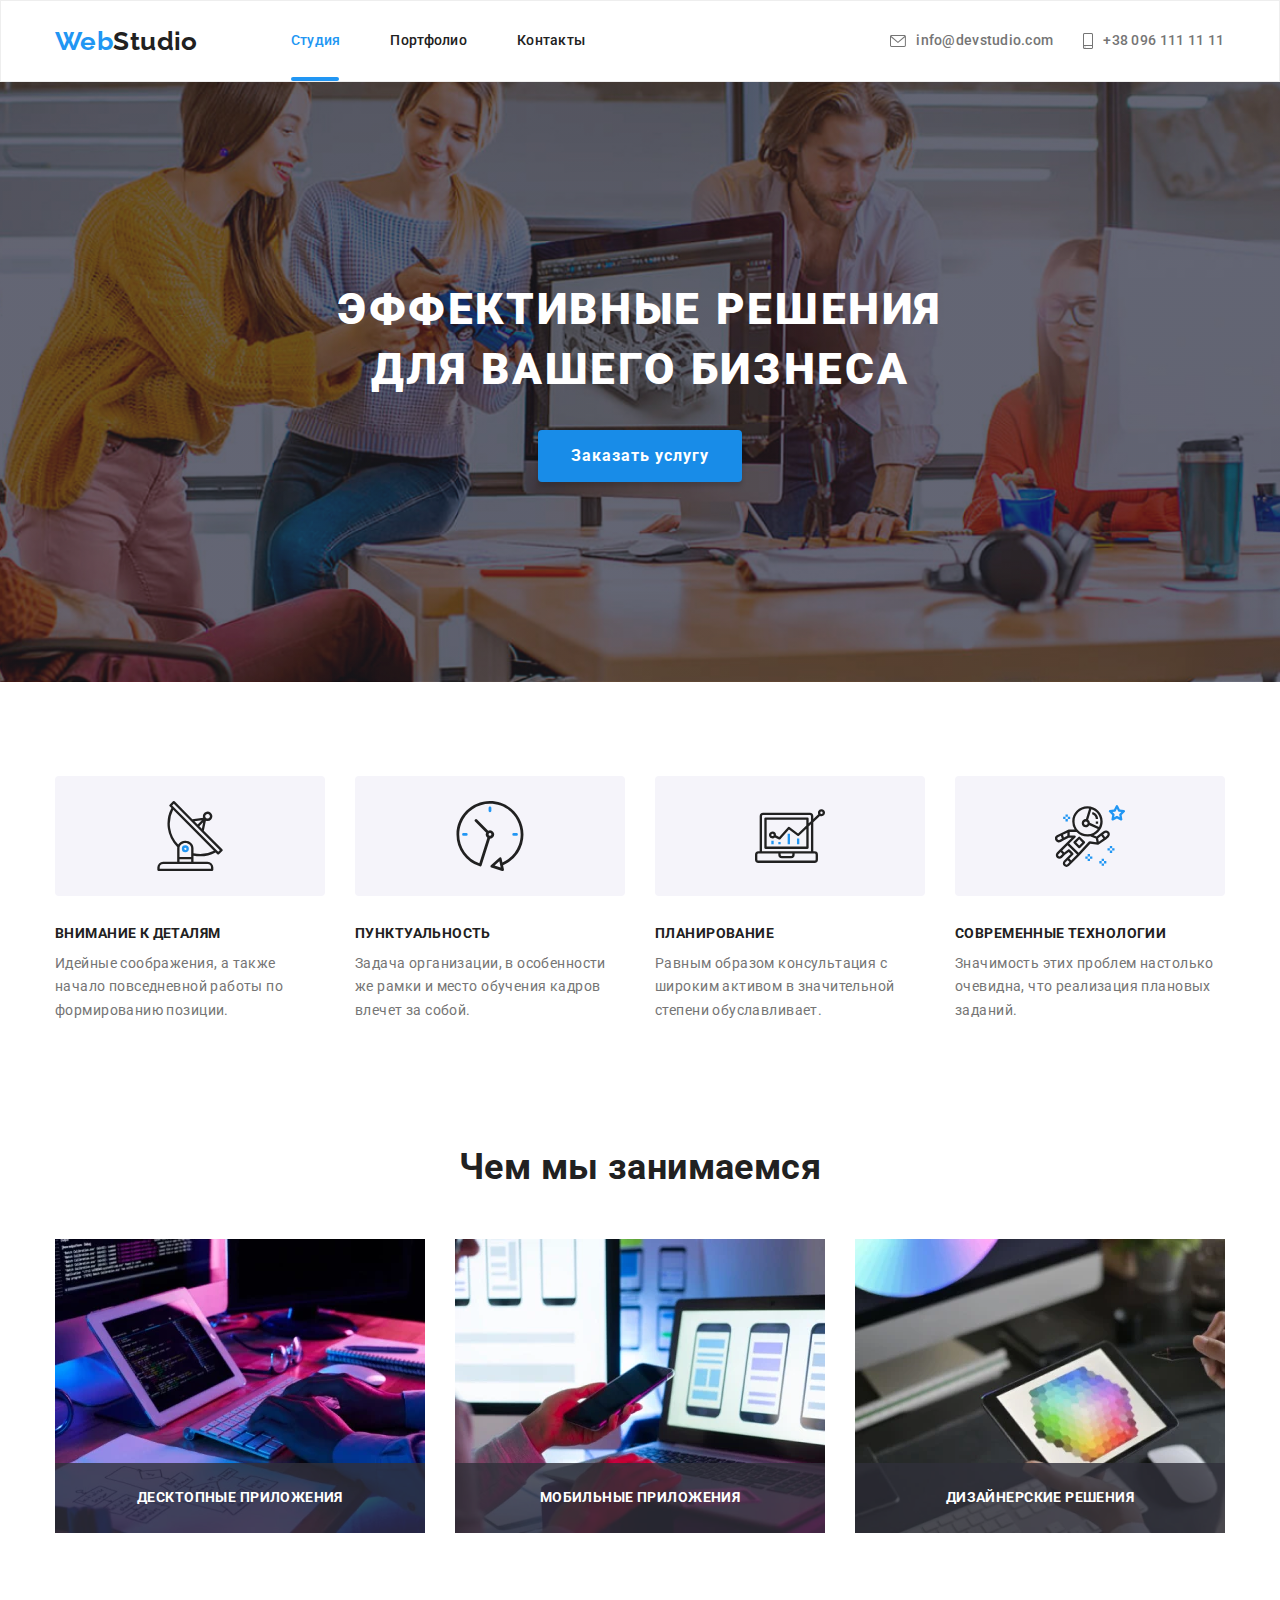
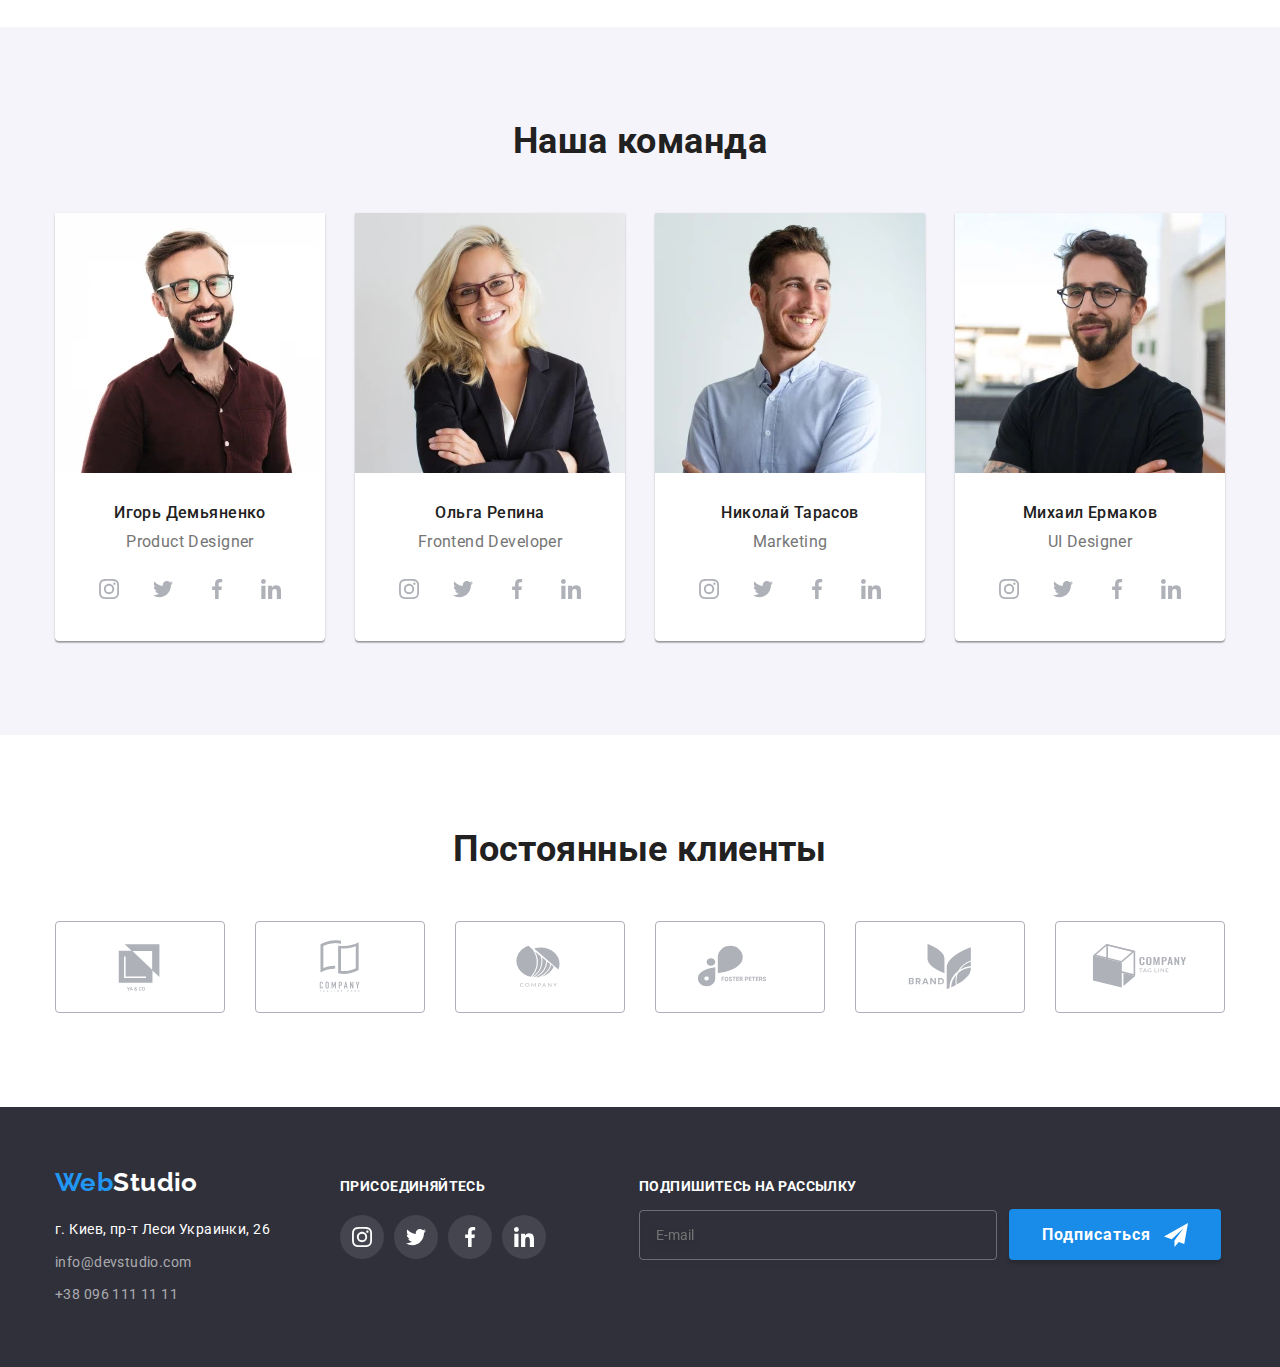
==== commit 12bf6947: "fix mistakes" ====
--- a/index.html
+++ b/index.html
@@ -136,7 +136,10 @@
       <!-- Герой -->
       <section class="hero">
         <div class="container">
-          <h1 class="hero__title">Эффективные решения для вашего бизнеса</h1>
+          <h1 class="hero__title">
+            Эффективные решения<br />
+            для вашего бизнеса
+          </h1>
           <button class="button" type="button" data-modal-open>Заказать услугу</button>
         </div>
         <div class="backdrop is-hidden" data-modal>
@@ -195,10 +198,12 @@
                     value="agreement"
                   />
                   <span class="agreement__icon"></span>
-                  <span class="agreement__text">Соглашаюсь с рассылкой и принимаю </span>
-                  <a class="agreement__link" href=""
-                    ><span class="agreement__link--text link"> Условия договора</span>
-                  </a>
+                  <span class="agreement__text"
+                    >Соглашаюсь с рассылкой и принимаю
+                    <a class="agreement__link" href=""
+                      ><span class="agreement__link--text link">Условия договора</span>
+                    </a>
+                  </span>
                 </label>
               </div>
               <button class="button button__modal" type="submit">Отправить</button>
--- a/css/main.min.css
+++ b/css/main.min.css
@@ -1 +1 @@
-:root{--brand-color: #2196F3;--background-color: #ffffff;--text-color: #212121;--paragraph-color: #757575;--primary-font: Roboto, sans-serif;--secondary-font: Raleway, sans-serif}body{color:var(--text-color);background-color:var(--background-color);font-family:var(--primary-font);font-size:14px;letter-spacing:.03em}html{-webkit-box-sizing:border-box;box-sizing:border-box}*,*::after,*::before{-webkit-box-sizing:inherit;box-sizing:inherit}h1,h2,h3,h4,h5,h6,p{margin-top:0}.list{list-style:none;padding-left:0;margin:0}.link{text-decoration:none;color:inherit}img{display:block;max-width:100%;height:auto}address{font-style:inherit}.visually-hidden{position:absolute;width:1px;height:1px;margin:-1px;border:0;padding:0;white-space:nowrap;-webkit-clip-path:inset(100%);clip-path:inset(100%);clip:rect(0 0 0 0);overflow:hidden}.container{width:100%;margin-left:auto;margin-right:auto;padding-left:15px;padding-right:15px}@media screen and (min-width: 480px){.container{max-width:480px}}@media screen and (min-width: 768px){.container{max-width:768px}}@media screen and (min-width: 1200px){.container{max-width:1200px}}.button{font-weight:700;font-size:16px;line-height:1.87;display:-webkit-inline-box;display:-ms-inline-flexbox;display:inline-flex;-webkit-box-align:center;-ms-flex-align:center;align-items:center;padding:10px 32px;font-family:inherit;text-align:center;letter-spacing:.06em;color:var(--background-color);background-color:#188ce8;-webkit-box-shadow:0px 4px 4px rgba(0,0,0,.15);box-shadow:0px 4px 4px rgba(0,0,0,.15);border-radius:4px;border:1px solid rgba(0,0,0,0);-webkit-transition:background-color 250ms cubic-bezier(0.4, 0, 0.2, 1);transition:background-color 250ms cubic-bezier(0.4, 0, 0.2, 1)}.button:focus,.button:hover{cursor:pointer;background-color:var(--brand-color)}.logo{font-weight:700;font-size:26px;line-height:1.19;font-family:var(--secondary-font);font-weight:700;font-size:26px;line-height:1.19;color:var(--text-color)}.title{font-weight:700;font-size:36px;line-height:1.16;margin-bottom:50px;margin-top:0;text-align:center;color:var(--text-color)}.backdrop{position:fixed;z-index:3;top:0;left:0;width:100%;height:100%;background-color:rgba(0,0,0,.2);opacity:1;visibility:visible;-webkit-transition:opacity 250ms cubic-bezier(0.4, 0, 0.2, 1),visibility 250ms cubic-bezier(0.4, 0, 0.2, 1);transition:opacity 250ms cubic-bezier(0.4, 0, 0.2, 1),visibility 250ms cubic-bezier(0.4, 0, 0.2, 1)}.backdrop.is-hidden{opacity:0;pointer-events:none;visibility:hidden}.modal{position:absolute;top:50%;left:50%;padding:40px;-webkit-transform:translate(-50%, -50%) scale(1);transform:translate(-50%, -50%) scale(1);opacity:1;background-color:#fff;-webkit-box-shadow:0px 1px 3px rgba(0,0,0,.12),0px 1px 1px rgba(0,0,0,.14),0px 2px 1px rgba(0,0,0,.2);box-shadow:0px 1px 3px rgba(0,0,0,.12),0px 1px 1px rgba(0,0,0,.14),0px 2px 1px rgba(0,0,0,.2);border-radius:4px;-webkit-transition:opacity 250ms cubic-bezier(0.4, 0, 0.2, 1),-webkit-transform 250ms cubic-bezier(0.4, 0, 0.2, 1);transition:opacity 250ms cubic-bezier(0.4, 0, 0.2, 1),-webkit-transform 250ms cubic-bezier(0.4, 0, 0.2, 1);transition:transform 250ms cubic-bezier(0.4, 0, 0.2, 1),opacity 250ms cubic-bezier(0.4, 0, 0.2, 1);transition:transform 250ms cubic-bezier(0.4, 0, 0.2, 1),opacity 250ms cubic-bezier(0.4, 0, 0.2, 1),-webkit-transform 250ms cubic-bezier(0.4, 0, 0.2, 1)}@media screen and (min-width: 480px){.modal{width:450px;height:600px}}@media screen and (min-width: 1200px){.modal{width:528px;height:581px}}.backdrop.is-hidden .modal{-webkit-transform:translate(-50%, -50%) scale(1.25);transform:translate(-50%, -50%) scale(1.25);opacity:0;-webkit-transition:opacity 250ms cubic-bezier(0.4, 0, 0.2, 1),-webkit-transform 250ms cubic-bezier(0.4, 0, 0.2, 1);transition:opacity 250ms cubic-bezier(0.4, 0, 0.2, 1),-webkit-transform 250ms cubic-bezier(0.4, 0, 0.2, 1);transition:transform 250ms cubic-bezier(0.4, 0, 0.2, 1),opacity 250ms cubic-bezier(0.4, 0, 0.2, 1);transition:transform 250ms cubic-bezier(0.4, 0, 0.2, 1),opacity 250ms cubic-bezier(0.4, 0, 0.2, 1),-webkit-transform 250ms cubic-bezier(0.4, 0, 0.2, 1)}.btn-close{position:absolute;top:8px;right:8px;padding:0;background-color:#fff;border:1px solid rgba(0,0,0,.1);border-radius:50%;cursor:pointer}.btn-close__icon{display:-webkit-box;display:-ms-flexbox;display:flex;-webkit-box-align:center;-ms-flex-align:center;align-items:center;-webkit-box-pack:center;-ms-flex-pack:center;justify-content:center;margin:6px;-webkit-transition:fill 250ms cubic-bezier(0.4, 0, 0.2, 1);transition:fill 250ms cubic-bezier(0.4, 0, 0.2, 1)}.btn-close:hover .btn-close__icon,.btn-close:focus .btn-close__icon{fill:var(--brand-color)}.form{display:-webkit-box;display:-ms-flexbox;display:flex;-webkit-box-orient:vertical;-webkit-box-direction:normal;-ms-flex-direction:column;flex-direction:column}.form__text{font-weight:700;font-size:20px;line-height:1.15;margin-bottom:12px;text-align:center;color:var(--text-color)}.form__field{position:relative;display:-webkit-box;display:-ms-flexbox;display:flex;-webkit-box-orient:vertical;-webkit-box-direction:normal;-ms-flex-direction:column;flex-direction:column;margin-bottom:10px}.form__label{font-weight:400;font-size:12px;line-height:1.16;margin-bottom:4px;text-align:left;letter-spacing:.01em;color:var(--paragraph-color)}.form__input{position:relative;cursor:pointer;padding-left:42px;padding-right:10px;width:100%;height:40px;border:1px solid rgba(33,33,33,.2);border-radius:4px;-webkit-transition:border-color 250ms cubic-bezier(0.4, 0, 0.2, 1),outline 250ms cubic-bezier(0.4, 0, 0.2, 1);transition:border-color 250ms cubic-bezier(0.4, 0, 0.2, 1),outline 250ms cubic-bezier(0.4, 0, 0.2, 1)}.form__input:focus{border-color:var(--brand-color);outline:1px solid var(--brand-color)}.form__wrapper{position:absolute;top:30px;left:12px;-webkit-transition:fill 250ms cubic-bezier(0.4, 0, 0.2, 1);transition:fill 250ms cubic-bezier(0.4, 0, 0.2, 1)}.form__input:focus~.form__wrapper{fill:var(--brand-color)}.form__comment{margin-bottom:20px;padding:12px 16px;width:100%;height:120px;border:1px solid rgba(33,33,33,.2);border-radius:4px;resize:none;-webkit-transition:border-color 250ms cubic-bezier(0.4, 0, 0.2, 1),outline 250ms cubic-bezier(0.4, 0, 0.2, 1);transition:border-color 250ms cubic-bezier(0.4, 0, 0.2, 1),outline 250ms cubic-bezier(0.4, 0, 0.2, 1)}.form__comment:focus{border-color:var(--brand-color);outline:1px solid var(--brand-color)}.form__comment::-webkit-input-placeholder{color:rgba(117,117,117,.5)}.form__comment::-moz-placeholder{color:rgba(117,117,117,.5)}.form__comment:-ms-input-placeholder{color:rgba(117,117,117,.5)}.form__comment::-ms-input-placeholder{color:rgba(117,117,117,.5)}.form__comment::placeholder{color:rgba(117,117,117,.5)}.agreement{margin-bottom:30px}.agreement__label{position:relative;display:-webkit-box;display:-ms-flexbox;display:flex;-webkit-box-align:center;-ms-flex-align:center;align-items:center;-webkit-box-pack:center;-ms-flex-pack:center;justify-content:center}.agreement__input{-moz-appearance:none;-webkit-appearance:none;appearance:none;position:absolute;outline:rgba(0,0,0,0);top:4px;left:-4px}.agreement__icon{margin-right:9px;width:16px;height:15px;border:2px solid #212121;border-radius:2px;-webkit-transition:background-color 250ms cubic-bezier(0.4, 0, 0.2, 1),border-color 250ms cubic-bezier(0.4, 0, 0.2, 1),outline 250ms cubic-bezier(0.4, 0, 0.2, 1);transition:background-color 250ms cubic-bezier(0.4, 0, 0.2, 1),border-color 250ms cubic-bezier(0.4, 0, 0.2, 1),outline 250ms cubic-bezier(0.4, 0, 0.2, 1)}.agreement__input:checked+.agreement__icon{background-color:var(--brand-color);border-color:var(--brand-color);background-image:url("../images/icons/check.svg");background-size:contain;background-origin:border-box}.agreement__input:focus+.agreement__icon{border:2px solid var(--brand-color)}.agreement__text{margin-bottom:0;margin-left:0;color:var(--paragraph-color);-webkit-user-select:none;-moz-user-select:none;-ms-user-select:none;user-select:none}@media screen and (min-width: 480px){.agreement__text{font-weight:400;font-size:12px;line-height:1.16}}@media screen and (min-width: 1200px){.agreement__text{font-weight:400;font-size:14px;line-height:1.71}}.agreement__link{color:var(--brand-color)}.agreement__link--text{margin-left:2px;color:var(--brand-color)}@media screen and (min-width: 480px){.agreement__link--text{font-weight:400;font-size:12px;line-height:1.16}}@media screen and (min-width: 1200px){.agreement__link--text{font-weight:400;font-size:14px;line-height:1.71}}.button__modal{display:-webkit-box;display:-ms-flexbox;display:flex;-webkit-box-pack:center;-ms-flex-pack:center;justify-content:center;width:200px;height:50px;margin-left:auto;margin-right:auto}.social-list{display:-webkit-box;display:-ms-flexbox;display:flex;-webkit-box-align:center;-ms-flex-align:center;align-items:center;-webkit-box-pack:center;-ms-flex-pack:center;justify-content:center;padding-bottom:30px}.social-list__item:not(:last-child){margin-right:10px}.social-list__icon{fill:currentColor}.social-list__link{display:-webkit-box;display:-ms-flexbox;display:flex;-webkit-box-align:center;-ms-flex-align:center;align-items:center;-webkit-box-pack:center;-ms-flex-pack:center;justify-content:center;width:44px;height:44px;background-color:#fff;border-radius:50%;cursor:pointer;color:#afb1b8;-webkit-transition:background-color 250ms cubic-bezier(0.4, 0, 0.2, 1),color 250ms cubic-bezier(0.4, 0, 0.2, 1);transition:background-color 250ms cubic-bezier(0.4, 0, 0.2, 1),color 250ms cubic-bezier(0.4, 0, 0.2, 1)}.social-list__link:hover,.social-list__link:focus{background-color:var(--brand-color);color:#fff}.header{position:fixed;top:0;left:0;width:100%;z-index:2;background-color:#fff;border:1px solid #eee}.menu-desktop{display:none}@media screen and (min-width: 768px){.menu-desktop{display:-webkit-box;display:-ms-flexbox;display:flex;-webkit-box-align:center;-ms-flex-align:center;align-items:center}}.nav{display:-webkit-box;display:-ms-flexbox;display:flex;-webkit-box-align:center;-ms-flex-align:center;align-items:center}@media screen and (width: 768px){.header__container{display:-webkit-box;display:-ms-flexbox;display:flex;-webkit-box-align:center;-ms-flex-align:center;align-items:center}}@media screen and (width: 1200px){.header__container{display:-webkit-box;display:-ms-flexbox;display:flex;-webkit-box-align:center;-ms-flex-align:center;align-items:center}}.link,.logo{text-decoration:none}@media screen and (min-width: 768px){.header__logo{margin-right:88px;font-weight:700;font-size:24px;line-height:1.16}}@media screen and (min-width: 1200px){.header__logo{margin-right:93px;font-weight:700;font-size:26px;line-height:1.19}}.header__logo--color{color:var(--brand-color)}@media screen and (max-width: 767px){.nav__list{display:none}}.nav__list{display:-webkit-box;display:-ms-flexbox;display:flex}@media screen and (min-width: 768px){.nav__list--right{display:block;margin-left:84px}}@media screen and (min-width: 1200px){.nav__list--right{display:-webkit-box;display:-ms-flexbox;display:flex;margin-left:305px}}.nav__item{margin-right:50px}.nav__item:last-child{margin-right:0}@media screen and (min-width: 768px){.nav__item--mail,.nav__item--tel{margin-bottom:10px;margin-right:0;font-weight:500;font-size:12px;line-height:1.16}}@media screen and (min-width: 1200px){.nav__item--mail,.nav__item--tel{margin-bottom:0;margin-right:30px;font-weight:500;font-size:14px;line-height:1.14}}.nav__link{font-weight:500;line-height:1.14;display:-webkit-box;display:-ms-flexbox;display:flex;-webkit-box-align:center;-ms-flex-align:center;align-items:center;letter-spacing:.02em;color:var(--text-color);-webkit-transition:color 250ms cubic-bezier(0.4, 0, 0.2, 1);transition:color 250ms cubic-bezier(0.4, 0, 0.2, 1)}@media screen and (min-width: 1200px){.nav__link{padding-top:32px;padding-bottom:32px}}.nav__link:hover,.nav__link:focus{color:var(--brand-color)}@media screen and (min-width: 768px){.nav__link--studio,.nav__link--portfolio,.nav__link--contacts{padding-top:32px;padding-bottom:32px}}.nav__link--color{color:var(--paragraph-color)}.nav__link--current,.nav__link--special{position:relative;color:var(--brand-color)}.nav__link--current::after,.nav__link--special::after{content:"";position:absolute;width:48px;height:4px;top:76px;background-color:var(--brand-color);border-radius:2px}.nav__link--special::after{content:"";position:absolute;width:78px;height:4px;top:76px;background:var(--brand-color);border-radius:2px}.nav__icon{margin-right:10px;fill:currentColor;-webkit-transition-property:fill;transition-property:fill;-webkit-transition-duration:250ms;transition-duration:250ms;-webkit-transition-timing-function:cubic-bezier(0.4, 0, 0.2, 1);transition-timing-function:cubic-bezier(0.4, 0, 0.2, 1)}.nav__icon:focus,.nav__icon:hover{fill:var(--brand-color)}.nav-mobile{display:-webkit-box;display:-ms-flexbox;display:flex;-webkit-box-align:center;-ms-flex-align:center;align-items:center}@media screen and (min-width: 768px){.nav-mobile{display:none}}.nav-mobile__logo{padding-top:16px;padding-bottom:16px}.menu-btn{display:-webkit-inline-box;display:-ms-inline-flexbox;display:inline-flex;z-index:2;margin:0;margin-left:auto;padding:0;border:none;background-color:rgba(0,0,0,0);cursor:pointer;width:40px;height:40px;-webkit-transition:background-color 250ms cubic-bezier(0.4, 0, 0.2, 1);transition:background-color 250ms cubic-bezier(0.4, 0, 0.2, 1)}.menu-btn:hover,.menu-btn:focus{fill:var(--brand-color)}.menu-btn .icon-cross{display:none}.menu-btn.is-open .icon-cross{display:block}.menu-btn.is-open .icon-menu{display:none}.menu-container{display:none;position:fixed;display:-webkit-box;display:-ms-flexbox;display:flex;-webkit-box-orient:vertical;-webkit-box-direction:normal;-ms-flex-direction:column;flex-direction:column;top:0;left:0;z-index:1;width:100vw;height:100vh;padding:48px 40px;background-color:var(--background-color);-webkit-transform:translateX(200%);transform:translateX(200%);opacity:0;-webkit-transition:opacity 250ms cubic-bezier(0.4, 0, 0.2, 1),-webkit-transform 250ms cubic-bezier(0.4, 0, 0.2, 1);transition:opacity 250ms cubic-bezier(0.4, 0, 0.2, 1),-webkit-transform 250ms cubic-bezier(0.4, 0, 0.2, 1);transition:transform 250ms cubic-bezier(0.4, 0, 0.2, 1),opacity 250ms cubic-bezier(0.4, 0, 0.2, 1);transition:transform 250ms cubic-bezier(0.4, 0, 0.2, 1),opacity 250ms cubic-bezier(0.4, 0, 0.2, 1),-webkit-transform 250ms cubic-bezier(0.4, 0, 0.2, 1)}.menu-container.is-open{-webkit-transform:translateX(0);transform:translateX(0);opacity:1}.menu-container__list{margin-bottom:auto}.menu-container__item:not(:last-child){margin-bottom:32px}.menu-container__link{font-weight:300;font-size:20px;line-height:1.17;letter-spacing:.02em;color:var(--text-color);-webkit-transition:color 250ms cubic-bezier(0.4, 0, 0.2, 1);transition:color 250ms cubic-bezier(0.4, 0, 0.2, 1)}@media screen and (min-width: 480px){.menu-container__link{font-weight:500;font-size:40px;line-height:1.17}}.menu-container__link--current{color:var(--brand-color)}.menu-contacts__item:not(:last-child){margin-bottom:32px}.menu-contacts__item:last-child{margin-bottom:64px}.menu-contacts__link{font-weight:400;font-size:25px;line-height:1.17;letter-spacing:.02em;color:var(--paragraph-color);-webkit-transition:color 250ms cubic-bezier(0.4, 0, 0.2, 1);transition:color 250ms cubic-bezier(0.4, 0, 0.2, 1)}@media screen and (min-width: 480px){.menu-contacts__link{font-weight:500;font-size:34px;line-height:1.17}}.menu-contacts__link--tel{color:var(--brand-color)}.menu-networks{display:-webkit-box;display:-ms-flexbox;display:flex;-ms-flex-wrap:wrap;flex-wrap:wrap}.menu-networks__item{margin-bottom:15px}.menu-networks__item:nth-child(3),.menu-networks__item:nth-child(4){margin-bottom:0}@media screen and (min-width: 480px){.menu-networks__item{margin-bottom:0}}.menu-networks__item:not(:last-child){margin-right:20px}.menu-networks__link{position:relative;font-weight:400;font-size:15px;line-height:1.22;letter-spacing:.02em;color:var(--brand-color);-webkit-transition:color 250ms cubic-bezier(0.4, 0, 0.2, 1);transition:color 250ms cubic-bezier(0.4, 0, 0.2, 1)}.menu-networks__link::after{content:"";position:absolute;width:17px;height:0;top:8px;border:1px solid rgba(33,33,33,.2);-webkit-transform:rotate(90deg);transform:rotate(90deg)}@media screen and (min-width: 480px){.menu-networks__link{font-weight:500;font-size:18px;line-height:1.22}.menu-networks__link::after{content:"";position:absolute;width:22px;height:0;top:10px;border:1px solid rgba(33,33,33,.2);-webkit-transform:rotate(90deg);transform:rotate(90deg)}}.hero{padding-top:198px;padding-bottom:118px;color:var(--background-color);background-color:#2f303a;text-align:center;padding:200px 0;max-width:1600px;margin-left:auto;margin-right:auto;background-position:center;background-repeat:no-repeat;background-size:cover;background-image:-webkit-gradient(linear, left top, right top, from(rgba(47, 48, 58, 0.4)), to(rgba(47, 48, 58, 0.4))),url("../images/hero/hero-mobile.jpg");background-image:linear-gradient(to right, rgba(47, 48, 58, 0.4), rgba(47, 48, 58, 0.4)),url("../images/hero/hero-mobile.jpg")}@media screen and (min-width: 1200px){.hero{padding-top:280px;padding-bottom:200px}}@media(min-device-pixel-ratio: 2),(-webkit-min-device-pixel-ratio: 2),(min-resolution: 192dpi),(min-resolution: 2dppx){.hero{background-image:-webkit-gradient(linear, left top, right top, from(rgba(47, 48, 58, 0.4)), to(rgba(47, 48, 58, 0.4))),url("../images/hero/hero-mobile@2x.jpg");background-image:linear-gradient(to right, rgba(47, 48, 58, 0.4), rgba(47, 48, 58, 0.4)),url("../images/hero/hero-mobile@2x.jpg")}}@media screen and (min-width: 768px){.hero{background-image:-webkit-gradient(linear, left top, right top, from(rgba(47, 48, 58, 0.4)), to(rgba(47, 48, 58, 0.4))),url("../images/hero/hero-tablet.jpg");background-image:linear-gradient(to right, rgba(47, 48, 58, 0.4), rgba(47, 48, 58, 0.4)),url("../images/hero/hero-tablet.jpg")}}@media screen and (min-width: 768px)and (min-device-pixel-ratio: 2),screen and (min-width: 768px)and (-webkit-min-device-pixel-ratio: 2),screen and (min-width: 768px)and (min-resolution: 192dpi),screen and (min-width: 768px)and (min-resolution: 2dppx){.hero{background-image:-webkit-gradient(linear, left top, right top, from(rgba(47, 48, 58, 0.4)), to(rgba(47, 48, 58, 0.4))),url("../images/hero/hero-tablet@2x.jpg");background-image:linear-gradient(to right, rgba(47, 48, 58, 0.4), rgba(47, 48, 58, 0.4)),url("../images/hero/hero-tablet@2x.jpg")}}@media screen and (min-width: 1200px){.hero{background-image:-webkit-gradient(linear, left top, right top, from(rgba(47, 48, 58, 0.4)), to(rgba(47, 48, 58, 0.4))),url("../images/hero/hero-desktop.jpg");background-image:linear-gradient(to right, rgba(47, 48, 58, 0.4), rgba(47, 48, 58, 0.4)),url("../images/hero/hero-desktop.jpg")}}@media screen and (min-width: 1200px)and (min-device-pixel-ratio: 2),screen and (min-width: 1200px)and (-webkit-min-device-pixel-ratio: 2),screen and (min-width: 1200px)and (min-resolution: 192dpi),screen and (min-width: 1200px)and (min-resolution: 2dppx){.hero{background-image:-webkit-gradient(linear, left top, right top, from(rgba(47, 48, 58, 0.4)), to(rgba(47, 48, 58, 0.4))),url("../images/hero/hero-desktop@2x.jpg");background-image:linear-gradient(to right, rgba(47, 48, 58, 0.4), rgba(47, 48, 58, 0.4)),url("../images/hero/hero-desktop@2x.jpg")}}.hero__title{font-weight:900;font-size:26px;line-height:1.62;width:360px;padding-bottom:0;margin-left:auto;margin-right:auto;margin-top:0;margin-bottom:30px;letter-spacing:.06em;text-transform:uppercase}@media screen and (min-width: 1200px){.hero__title{font-weight:900;font-size:44px;line-height:1.36;width:693px}}.features{padding-top:60px;padding-bottom:60px}@media screen and (min-width: 1200px){.features{padding-top:94px;padding-bottom:94px}}@media screen and (min-width: 768px){.features__list{display:-webkit-box;display:-ms-flexbox;display:flex;-ms-flex-wrap:wrap;flex-wrap:wrap;margin-top:-30px;margin-bottom:-30px;margin-left:-30px}}@media screen and (min-width: 1200px){.features__list{margin-top:0;margin-bottom:0;margin-left:0}}@media screen and (min-width: 480px){.features__container:not(:last-child){margin-bottom:30px}}@media screen and (min-width: 768px){.features__container{-ms-flex-preferred-size:calc((100% - 60px)/2);flex-basis:calc((100% - 60px)/2);margin-left:30px;margin-top:30px;margin-bottom:30px}}@media screen and (min-width: 1200px){.features__container{-ms-flex-preferred-size:calc((100% - 90px)/4);flex-basis:calc((100% - 90px)/4);margin-left:0;margin-top:0}.features__container:not(:last-child){margin-right:30px}}.features__box{display:-webkit-box;display:-ms-flexbox;display:flex;-webkit-box-align:center;-ms-flex-align:center;align-items:center;-webkit-box-pack:center;-ms-flex-pack:center;justify-content:center;margin-bottom:30px;height:120px;border-radius:4px;background-color:#f5f4fa}.features__subtitle{font-weight:700;font-size:14px;line-height:1.14;margin-top:0;margin-bottom:10px;text-transform:uppercase}@media screen and (max-width: 767px){.features__subtitle{text-align:center}}.features__text{margin-top:0;margin-bottom:0;color:var(--paragraph-color);line-height:1.71}.activity{padding-top:0;padding-bottom:94px}@media screen and (max-width: 1199px){.activity{display:none}}.activity__list{display:-webkit-box;display:-ms-flexbox;display:flex;-ms-flex-wrap:wrap;flex-wrap:wrap}@media screen and (min-width: 1200px){.activity__item{margin-right:30px;width:calc((100% - 60px)/3)}.activity__item:nth-child(3n){margin-right:0}}.activity__box{position:relative}.activity__descr{font-weight:700;line-height:1.14;position:absolute;top:100%;left:0;-webkit-transform:translate(0%, -100%);transform:translate(0%, -100%);z-index:1;display:-webkit-box;display:-ms-flexbox;display:flex;-webkit-box-align:center;-ms-flex-align:center;align-items:center;-webkit-box-pack:center;-ms-flex-pack:center;justify-content:center;width:370px;height:70px;margin:0;text-align:center;text-transform:uppercase;color:#fff;background-color:rgba(47,48,58,.8)}.team{background-color:#f5f4fa}@media screen and (max-width: 1199px){.team{padding-top:60px;padding-bottom:90px}}@media screen and (min-width: 1200px){.team{padding-top:94px;padding-bottom:94px}}@media screen and (min-width: 768px){.team__list{display:-webkit-box;display:-ms-flexbox;display:flex;-ms-flex-wrap:wrap;flex-wrap:wrap;margin-top:-30px;margin-bottom:-30px;margin-left:-30px}}@media screen and (min-width: 1200px){.team__list{margin-top:0;margin-bottom:0;margin-left:0}}.team__card{-webkit-box-shadow:0px 1px 3px rgba(0,0,0,.12),0px 1px 1px rgba(0,0,0,.14),0px 2px 1px rgba(0,0,0,.2);box-shadow:0px 1px 3px rgba(0,0,0,.12),0px 1px 1px rgba(0,0,0,.14),0px 2px 1px rgba(0,0,0,.2);border-radius:0px 0px 4px 4px;background:#fff}@media screen and (max-width: 767px){.team__card{margin-bottom:30px}.team__card:last-child{margin-bottom:0}}@media screen and (min-width: 768px){.team__card{margin-left:30px;margin-top:30px;width:calc((100% - 60px)/2)}.team__card:nth-child(2n){margin-right:0}}@media screen and (min-width: 1200px){.team__card{width:calc((100% - 90px)/4);margin-left:0;margin-top:0}.team__card:nth-child(n){margin-bottom:0}.team__card:not(:last-child){margin-right:30px}}.team__img{padding-bottom:30px}@media screen and (max-width: 1199px){.team__img{width:100%}}.team__name{font-weight:500;font-size:16px;line-height:1.19;margin-top:0;margin-bottom:10px;text-align:center}.team__text{font-size:16px;line-height:1.19;margin-top:0;margin-bottom:16px;color:var(--paragraph-color);font-size:16px;line-height:1.19;text-align:center}@media screen and (max-width: 1199px){.customers{padding-top:60px;padding-bottom:60px}}@media screen and (min-width: 1200px){.customers{padding-top:94px;padding-bottom:94px}}.customers__list{display:-webkit-box;display:-ms-flexbox;display:flex;-ms-flex-wrap:wrap;flex-wrap:wrap;-webkit-box-pack:center;-ms-flex-pack:center;justify-content:center}@media screen and (min-width: 480px){.customers__list{display:-webkit-box;display:-ms-flexbox;display:flex;-ms-flex-wrap:wrap;flex-wrap:wrap}}.customers__item{margin-bottom:30px;color:#afb1b8}.customers__item:last-child{margin-bottom:0}@media screen and (min-width: 480px)and (max-width: 767px){.customers__item{width:calc((100% - 30px)/2);margin-bottom:30px;margin-right:30px}.customers__item:nth-child(2n){margin-right:0}.customers__item:nth-child(5){margin-bottom:0}.customers__item:nth-child(6){margin-bottom:0}}@media screen and (max-width: 479px){.customers__item:nth-child(5){margin-bottom:30px}}@media screen and (min-width: 768px){.customers__item{width:calc((100% - 60px)/3);margin-bottom:30px}.customers__item:nth-child(3n){margin-right:0}.customers__item:nth-child(4){margin-bottom:0}.customers__item:nth-child(5){margin-bottom:0}.customers__item:nth-child(6){margin-bottom:0}}@media screen and (min-width: 1200px){.customers__item{width:calc((100% - 150px)/5);margin-bottom:30px;width:170px;height:92px;margin-bottom:0}.customers__item:not(:last-child){margin-right:30px}}.customers__link{display:-webkit-box;display:-ms-flexbox;display:flex;-webkit-box-align:center;-ms-flex-align:center;align-items:center;-webkit-box-pack:center;-ms-flex-pack:center;justify-content:center;color:currentColor;border:1px solid #afb1b8;border-radius:4px;cursor:pointer;-webkit-transition:color 250ms cubic-bezier(0.4, 0, 0.2, 1),border 250ms cubic-bezier(0.4, 0, 0.2, 1);transition:color 250ms cubic-bezier(0.4, 0, 0.2, 1),border 250ms cubic-bezier(0.4, 0, 0.2, 1)}@media screen and (max-width: 767px){.customers__link{width:210px;height:92px}}@media screen and (min-width: 768px){.customers__link{width:226px;height:92px}}@media screen and (min-width: 1200px){.customers__link{width:170px;height:92px}}.customers__link:hover,.customers__link:focus{border:1px solid var(--brand-color);color:var(--brand-color)}.customers__icon{fill:currentColor}.footer{padding:60px 0;background-color:#2f303a}@media screen and (min-width: 1200px){.footer__container{display:-webkit-box;display:-ms-flexbox;display:flex;-webkit-box-align:baseline;-ms-flex-align:baseline;align-items:baseline}}@media screen and (min-width: 768px){.footer__box{display:-webkit-box;display:-ms-flexbox;display:flex;-webkit-box-align:baseline;-ms-flex-align:baseline;align-items:baseline;-webkit-box-pack:space-evenly;-ms-flex-pack:space-evenly;justify-content:space-evenly}}@media screen and (max-width: 1199px){.footer__contacts{display:-webkit-box;display:-ms-flexbox;display:flex;-webkit-box-orient:vertical;-webkit-box-direction:normal;-ms-flex-direction:column;flex-direction:column;margin-bottom:60px}}@media screen and (min-width: 1200px){.footer__contacts{margin-right:70px}}.footer__logo{display:inline-block;padding:0;margin-bottom:20px;color:var(--background-color)}@media screen and (max-width: 1199px){.footer__logo{text-align:center}}.logo__footer--text{color:var(--brand-color)}.footer__list{display:-webkit-box;display:-ms-flexbox;display:flex;-webkit-box-orient:vertical;-webkit-box-direction:normal;-ms-flex-direction:column;flex-direction:column}@media screen and (max-width: 1199px){.footer__item{text-align:center}}.footer__item:not(:last-child){margin-bottom:8px}@media screen and (min-width: 1200px){.footer__item:not(:last-child){margin-bottom:9px}}.footer__item--adress{color:var(--background-color)}.footer__item--tel,.footer__item--mail{color:rgba(255,255,255,.6)}.footer__link{display:inline-block;padding:0;font-style:normal;line-height:1.71}.footer__link--mail:hover,.footer__link--mail:focus,.footer__link--tel:hover,.footer__link--tel:focus{color:var(--brand-color)}@media screen and (min-width: 1200px){.social-media{margin-right:93px}}.social-media__title{font-weight:700;font-size:14px;line-height:1.14;text-transform:uppercase;color:#fff;margin-bottom:20px}@media screen and (max-width: 1199px){.social-media__title{text-align:center}}.social-media__list{margin-bottom:60px;display:-webkit-box;display:-ms-flexbox;display:flex;-webkit-box-align:center;-ms-flex-align:center;align-items:center;-webkit-box-pack:center;-ms-flex-pack:center;justify-content:center}.social-media__item:not(:last-child){margin-right:10px}.social-media__link{display:-webkit-inline-box;display:-ms-inline-flexbox;display:inline-flex;-webkit-box-pack:center;-ms-flex-pack:center;justify-content:center;-webkit-box-align:center;-ms-flex-align:center;align-items:center;width:44px;height:44px;cursor:pointer;border-radius:50%;background-color:rgba(255,255,255,.1);-webkit-transition:background-color 250ms cubic-bezier(0.4, 0, 0.2, 1);transition:background-color 250ms cubic-bezier(0.4, 0, 0.2, 1)}.social-media__link:hover,.social-media__link:focus{background-color:var(--brand-color)}.social-media__icon{fill:#fff}.footer-modal__text{font-weight:700;line-height:1.14;letter-spacing:.03em;text-transform:uppercase;color:#fff}@media screen and (max-width: 1199px){.footer-modal__text{text-align:center;margin-bottom:20px}}.footer-modal__box{display:-webkit-box;display:-ms-flexbox;display:flex;-webkit-box-align:center;-ms-flex-align:center;align-items:center}@media screen and (max-width: 1199px){.footer-modal__box{display:-webkit-box;display:-ms-flexbox;display:flex;-webkit-box-orient:vertical;-webkit-box-direction:normal;-ms-flex-direction:column;flex-direction:column;-webkit-box-align:center;-ms-flex-align:center;align-items:center}}@media screen and (min-width: 1200px){.footer-modal__box{display:-webkit-box;display:-ms-flexbox;display:flex}}.footer-modal__input{width:250px;margin-bottom:20px;height:50px;padding-left:16px;background-color:rgba(0,0,0,0);border:1px solid rgba(255,255,255,.3);-webkit-filter:drop-shadow(0px 4px 4px rgba(0, 0, 0, 0.15));filter:drop-shadow(0px 4px 4px rgba(0, 0, 0, 0.15));border-radius:4px;color:#fff;-webkit-transition:border 250ms cubic-bezier(0.4, 0, 0.2, 1);transition:border 250ms cubic-bezier(0.4, 0, 0.2, 1)}@media screen and (min-width: 480px)and (max-width: 1199px){.footer-modal__input{margin-bottom:20px;width:450px}}@media screen and (min-width: 1200px){.footer-modal__input{margin-bottom:0;width:358px;margin-right:12px}}.footer-modal__input:focus{border:2px solid #fff}.button__icon{margin-left:13px}.portfolio{padding-top:120px;padding-bottom:60px}@media screen and (min-width: 768px){.portfolio{padding-top:140px}}@media screen and (min-width: 1200px){.portfolio{padding-top:174px}}.portfolio__list{display:-webkit-box;display:-ms-flexbox;display:flex;-ms-flex-wrap:wrap;flex-wrap:wrap;margin-bottom:20px}@media screen and (min-width: 480px){.portfolio__list{display:-webkit-box;display:-ms-flexbox;display:flex;-ms-flex-wrap:wrap;flex-wrap:wrap;margin-bottom:40px}}@media screen and (min-width: 768px){.portfolio__list{display:-webkit-box;display:-ms-flexbox;display:flex;-ms-flex-wrap:wrap;flex-wrap:wrap;-webkit-box-pack:center;-ms-flex-pack:center;justify-content:center;margin-bottom:30px}}@media screen and (min-width: 1200px){.portfolio__list{display:-webkit-box;display:-ms-flexbox;display:flex;-webkit-box-pack:center;-ms-flex-pack:center;justify-content:center;margin-bottom:50px}}.portfolio__item{margin-bottom:15px;margin-right:8px}.portfolio__item:nth-child(4),.portfolio__item:nth-child(5){margin-bottom:0}.portfolio__item:last-child{margin-right:0}.button__portfolio{display:inline-block;padding:6px 22px;font-weight:500;line-height:1.62;color:var(--text-color);background-color:#f5f4fa;-webkit-box-shadow:none;box-shadow:none;-webkit-transition:background-color 250ms cubic-bezier(0.4, 0, 0.2, 1),color 250ms cubic-bezier(0.4, 0, 0.2, 1),-webkit-box-shadow 250ms cubic-bezier(0.4, 0, 0.2, 1);transition:background-color 250ms cubic-bezier(0.4, 0, 0.2, 1),color 250ms cubic-bezier(0.4, 0, 0.2, 1),-webkit-box-shadow 250ms cubic-bezier(0.4, 0, 0.2, 1);transition:background-color 250ms cubic-bezier(0.4, 0, 0.2, 1),color 250ms cubic-bezier(0.4, 0, 0.2, 1),box-shadow 250ms cubic-bezier(0.4, 0, 0.2, 1);transition:background-color 250ms cubic-bezier(0.4, 0, 0.2, 1),color 250ms cubic-bezier(0.4, 0, 0.2, 1),box-shadow 250ms cubic-bezier(0.4, 0, 0.2, 1),-webkit-box-shadow 250ms cubic-bezier(0.4, 0, 0.2, 1)}.button__portfolio:hover,.button__portfolio:focus{background-color:var(--brand-color);color:var(--background-color);-webkit-box-shadow:0px 3px 1px rgba(0,0,0,.1),0px 1px 2px rgba(0,0,0,.08),0px 2px 2px rgba(0,0,0,.12);box-shadow:0px 3px 1px rgba(0,0,0,.1),0px 1px 2px rgba(0,0,0,.08),0px 2px 2px rgba(0,0,0,.12)}.button__portfolio--active{color:var(--background-color);background-color:var(--brand-color);-webkit-box-shadow:0px 3px 1px rgba(0,0,0,.1),0px 1px 2px rgba(0,0,0,.08),0px 2px 2px rgba(0,0,0,.12);box-shadow:0px 3px 1px rgba(0,0,0,.1),0px 1px 2px rgba(0,0,0,.08),0px 2px 2px rgba(0,0,0,.12);border-radius:4px}.works-list{display:-webkit-box;display:-ms-flexbox;display:flex;-ms-flex-wrap:wrap;flex-wrap:wrap;-webkit-box-pack:center;-ms-flex-pack:center;justify-content:center}.works__element:not(:last-child){margin-bottom:30px}@media screen and (min-width: 768px){.works__element{margin-bottom:30px;margin-right:30px;width:calc((100% - 30px)/2)}.works__element:nth-child(2n){margin-right:0}.works__element:last-child{margin-right:auto;margin-bottom:0}}@media screen and (min-width: 1200px){.works__element{margin-bottom:30px;margin-right:30px;width:calc((100% - 60px)/3);height:404px}.works__element:nth-child(2n){margin-right:30px}.works__element:nth-child(3n){margin-right:0}.works__element:nth-last-child(-n+3){margin-bottom:0}}.works__link{display:block;text-decoration:none;border:1px solid #eee;-webkit-transition:-webkit-box-shadow 250ms cubic-bezier(0.4, 0, 0.2, 1);transition:-webkit-box-shadow 250ms cubic-bezier(0.4, 0, 0.2, 1);transition:box-shadow 250ms cubic-bezier(0.4, 0, 0.2, 1);transition:box-shadow 250ms cubic-bezier(0.4, 0, 0.2, 1), -webkit-box-shadow 250ms cubic-bezier(0.4, 0, 0.2, 1)}.works__link:hover,.works__link:focus{-webkit-box-shadow:0px 1px 1px rgba(0,0,0,.12),0px 4px 4px rgba(0,0,0,.06),1px 4px 6px rgba(0,0,0,.16);box-shadow:0px 1px 1px rgba(0,0,0,.12),0px 4px 4px rgba(0,0,0,.06),1px 4px 6px rgba(0,0,0,.16)}.works__thumb{position:relative;overflow:hidden;margin-bottom:20px}.works__descr{font-weight:400;font-size:15px;line-height:1.47;padding:30px 18px;position:absolute;z-index:1;top:0;left:0;width:100%;height:100%;margin:0;color:#fff;background-color:rgba(33,150,243,.9);-webkit-transform:translateY(100%);transform:translateY(100%);-webkit-transition:-webkit-transform 250ms cubic-bezier(0.4, 0, 0.2, 1);transition:-webkit-transform 250ms cubic-bezier(0.4, 0, 0.2, 1);transition:transform 250ms cubic-bezier(0.4, 0, 0.2, 1);transition:transform 250ms cubic-bezier(0.4, 0, 0.2, 1), -webkit-transform 250ms cubic-bezier(0.4, 0, 0.2, 1)}@media screen and (min-width: 480px){.works__descr{font-weight:400;font-size:18px;line-height:1.56;padding:63px 24px}}.works__link:hover .works__descr,.works__link:focus .works__descr{-webkit-transform:translateY(0);transform:translateY(0)}.works__title{font-weight:700;font-size:18px;line-height:2;color:var(--text-color);letter-spacing:.06em;margin-top:0;margin-bottom:4px;margin-left:24px}.works__text{font-size:16px;line-height:1.88;margin-top:0;margin-bottom:20px;margin-left:24px;font-size:16px;line-height:1.88;color:var(--paragraph-color)}/*# sourceMappingURL=main.min.css.map */+:root{--brand-color: #2196F3;--background-color: #ffffff;--text-color: #212121;--paragraph-color: #757575;--primary-font: Roboto, sans-serif;--secondary-font: Raleway, sans-serif}body{color:var(--text-color);background-color:var(--background-color);font-family:var(--primary-font);font-size:14px;letter-spacing:.03em}html{-webkit-box-sizing:border-box;box-sizing:border-box}*,*::after,*::before{-webkit-box-sizing:inherit;box-sizing:inherit}h1,h2,h3,h4,h5,h6,p{margin-top:0}.list{list-style:none;padding-left:0;margin:0}.link{text-decoration:none;color:inherit}img{display:block;max-width:100%;height:auto}address{font-style:inherit}.visually-hidden{position:absolute;width:1px;height:1px;margin:-1px;border:0;padding:0;white-space:nowrap;-webkit-clip-path:inset(100%);clip-path:inset(100%);clip:rect(0 0 0 0);overflow:hidden}.container{width:100%;margin-left:auto;margin-right:auto;padding-left:15px;padding-right:15px}@media screen and (min-width: 480px){.container{max-width:480px}}@media screen and (min-width: 768px){.container{max-width:768px}}@media screen and (min-width: 1200px){.container{max-width:1200px}}.button{font-weight:700;font-size:16px;line-height:1.87;display:-webkit-inline-box;display:-ms-inline-flexbox;display:inline-flex;-webkit-box-align:center;-ms-flex-align:center;align-items:center;padding:10px 32px;font-family:inherit;text-align:center;letter-spacing:.06em;color:var(--background-color);background-color:#188ce8;-webkit-box-shadow:0px 4px 4px rgba(0,0,0,.15);box-shadow:0px 4px 4px rgba(0,0,0,.15);border-radius:4px;border:1px solid rgba(0,0,0,0);-webkit-transition:background-color 250ms cubic-bezier(0.4, 0, 0.2, 1);transition:background-color 250ms cubic-bezier(0.4, 0, 0.2, 1)}.button:focus,.button:hover{cursor:pointer;background-color:var(--brand-color)}.logo{font-weight:700;font-size:26px;line-height:1.19;font-family:var(--secondary-font);font-weight:700;font-size:26px;line-height:1.19;color:var(--text-color)}.title{font-weight:700;font-size:36px;line-height:1.16;margin-bottom:50px;margin-top:0;text-align:center;color:var(--text-color)}.backdrop{position:fixed;z-index:3;top:0;left:0;width:100%;height:100%;background-color:rgba(0,0,0,.2);opacity:1;visibility:visible;-webkit-transition:opacity 250ms cubic-bezier(0.4, 0, 0.2, 1),visibility 250ms cubic-bezier(0.4, 0, 0.2, 1);transition:opacity 250ms cubic-bezier(0.4, 0, 0.2, 1),visibility 250ms cubic-bezier(0.4, 0, 0.2, 1)}.backdrop.is-hidden{opacity:0;pointer-events:none;visibility:hidden}.modal{width:95%;position:absolute;top:50%;left:50%;padding:20px;-webkit-transform:translate(-50%, -50%) scale(1);transform:translate(-50%, -50%) scale(1);opacity:1;background-color:#fff;-webkit-box-shadow:0px 1px 3px rgba(0,0,0,.12),0px 1px 1px rgba(0,0,0,.14),0px 2px 1px rgba(0,0,0,.2);box-shadow:0px 1px 3px rgba(0,0,0,.12),0px 1px 1px rgba(0,0,0,.14),0px 2px 1px rgba(0,0,0,.2);border-radius:4px;-webkit-transition:opacity 250ms cubic-bezier(0.4, 0, 0.2, 1),-webkit-transform 250ms cubic-bezier(0.4, 0, 0.2, 1);transition:opacity 250ms cubic-bezier(0.4, 0, 0.2, 1),-webkit-transform 250ms cubic-bezier(0.4, 0, 0.2, 1);transition:transform 250ms cubic-bezier(0.4, 0, 0.2, 1),opacity 250ms cubic-bezier(0.4, 0, 0.2, 1);transition:transform 250ms cubic-bezier(0.4, 0, 0.2, 1),opacity 250ms cubic-bezier(0.4, 0, 0.2, 1),-webkit-transform 250ms cubic-bezier(0.4, 0, 0.2, 1)}@media screen and (min-width: 480px){.modal{width:450px;height:600px;padding:40px}}@media screen and (min-width: 1200px){.modal{width:528px;height:581px}}.backdrop.is-hidden .modal{-webkit-transform:translate(-50%, -50%) scale(1.25);transform:translate(-50%, -50%) scale(1.25);opacity:0;-webkit-transition:opacity 250ms cubic-bezier(0.4, 0, 0.2, 1),-webkit-transform 250ms cubic-bezier(0.4, 0, 0.2, 1);transition:opacity 250ms cubic-bezier(0.4, 0, 0.2, 1),-webkit-transform 250ms cubic-bezier(0.4, 0, 0.2, 1);transition:transform 250ms cubic-bezier(0.4, 0, 0.2, 1),opacity 250ms cubic-bezier(0.4, 0, 0.2, 1);transition:transform 250ms cubic-bezier(0.4, 0, 0.2, 1),opacity 250ms cubic-bezier(0.4, 0, 0.2, 1),-webkit-transform 250ms cubic-bezier(0.4, 0, 0.2, 1)}.btn-close{position:absolute;top:8px;right:8px;padding:0;background-color:#fff;border:1px solid rgba(0,0,0,.1);border-radius:50%;cursor:pointer}.btn-close__icon{display:-webkit-box;display:-ms-flexbox;display:flex;-webkit-box-align:center;-ms-flex-align:center;align-items:center;-webkit-box-pack:center;-ms-flex-pack:center;justify-content:center;margin:6px;-webkit-transition:fill 250ms cubic-bezier(0.4, 0, 0.2, 1);transition:fill 250ms cubic-bezier(0.4, 0, 0.2, 1)}.btn-close:hover .btn-close__icon,.btn-close:focus .btn-close__icon{fill:var(--brand-color)}.form{display:-webkit-box;display:-ms-flexbox;display:flex;-webkit-box-orient:vertical;-webkit-box-direction:normal;-ms-flex-direction:column;flex-direction:column}.form__text{font-weight:700;font-size:20px;line-height:1.15;margin-bottom:12px;text-align:center;color:var(--text-color)}.form__field{position:relative;display:-webkit-box;display:-ms-flexbox;display:flex;-webkit-box-orient:vertical;-webkit-box-direction:normal;-ms-flex-direction:column;flex-direction:column;margin-bottom:10px}.form__label{font-weight:400;font-size:12px;line-height:1.16;margin-bottom:4px;text-align:left;letter-spacing:.01em;color:var(--paragraph-color)}.form__input{position:relative;cursor:pointer;padding-left:42px;padding-right:10px;width:100%;height:40px;border:1px solid rgba(33,33,33,.2);border-radius:4px;-webkit-transition:border-color 250ms cubic-bezier(0.4, 0, 0.2, 1),outline 250ms cubic-bezier(0.4, 0, 0.2, 1);transition:border-color 250ms cubic-bezier(0.4, 0, 0.2, 1),outline 250ms cubic-bezier(0.4, 0, 0.2, 1)}.form__input:focus{border-color:var(--brand-color);outline:1px solid var(--brand-color)}.form__wrapper{position:absolute;top:30px;left:12px;-webkit-transition:fill 250ms cubic-bezier(0.4, 0, 0.2, 1);transition:fill 250ms cubic-bezier(0.4, 0, 0.2, 1)}.form__input:focus~.form__wrapper{fill:var(--brand-color)}.form__comment{margin-bottom:20px;padding:12px 16px;width:100%;height:120px;border:1px solid rgba(33,33,33,.2);border-radius:4px;resize:none;-webkit-transition:border-color 250ms cubic-bezier(0.4, 0, 0.2, 1),outline 250ms cubic-bezier(0.4, 0, 0.2, 1);transition:border-color 250ms cubic-bezier(0.4, 0, 0.2, 1),outline 250ms cubic-bezier(0.4, 0, 0.2, 1)}.form__comment:focus{border-color:var(--brand-color);outline:1px solid var(--brand-color)}.form__comment::-webkit-input-placeholder{color:rgba(117,117,117,.5)}.form__comment::-moz-placeholder{color:rgba(117,117,117,.5)}.form__comment:-ms-input-placeholder{color:rgba(117,117,117,.5)}.form__comment::-ms-input-placeholder{color:rgba(117,117,117,.5)}.form__comment::placeholder{color:rgba(117,117,117,.5)}.agreement{margin-bottom:30px}.agreement__label{position:relative;display:-webkit-box;display:-ms-flexbox;display:flex;-webkit-box-align:center;-ms-flex-align:center;align-items:center;-webkit-box-pack:center;-ms-flex-pack:center;justify-content:center}.agreement__input{-moz-appearance:none;-webkit-appearance:none;appearance:none;position:absolute;outline:rgba(0,0,0,0);top:4px;left:-4px}.agreement__icon{width:16px;margin-right:8px;height:15px;border:2px solid #212121;border-radius:2px;-webkit-transition:background-color 250ms cubic-bezier(0.4, 0, 0.2, 1),border-color 250ms cubic-bezier(0.4, 0, 0.2, 1),outline 250ms cubic-bezier(0.4, 0, 0.2, 1);transition:background-color 250ms cubic-bezier(0.4, 0, 0.2, 1),border-color 250ms cubic-bezier(0.4, 0, 0.2, 1),outline 250ms cubic-bezier(0.4, 0, 0.2, 1)}.agreement__input:checked+.agreement__icon{background-color:var(--brand-color);border-color:var(--brand-color);background-image:url("../images/icons/check.svg");background-size:contain;background-origin:border-box}.agreement__input:focus+.agreement__icon{border:2px solid var(--brand-color)}.agreement__text{font-weight:400;font-size:12px;line-height:1.4;margin-bottom:0;margin-left:0;color:var(--paragraph-color);-webkit-user-select:none;-moz-user-select:none;-ms-user-select:none;user-select:none}@media screen and (min-width: 480px){.agreement__text{font-weight:400;font-size:12px;line-height:1.16}}@media screen and (min-width: 1200px){.agreement__text{font-weight:400;font-size:14px;line-height:1.71}}.agreement__link{color:var(--brand-color)}.agreement__link--text{color:var(--brand-color)}.agreement__link--text{font-weight:400;font-size:12px;line-height:1.4}@media screen and (min-width: 480px){.agreement__link--text{font-weight:400;font-size:12px;line-height:1.16}}@media screen and (min-width: 1200px){.agreement__link--text{font-weight:400;font-size:14px;line-height:1.71}}.button__modal{display:-webkit-box;display:-ms-flexbox;display:flex;-webkit-box-pack:center;-ms-flex-pack:center;justify-content:center;width:200px;height:50px;margin-left:auto;margin-right:auto}.social-list{display:-webkit-box;display:-ms-flexbox;display:flex;-webkit-box-align:center;-ms-flex-align:center;align-items:center;-webkit-box-pack:center;-ms-flex-pack:center;justify-content:center;padding-bottom:30px}.social-list__item:not(:last-child){margin-right:10px}.social-list__icon{fill:currentColor}.social-list__link{display:-webkit-box;display:-ms-flexbox;display:flex;-webkit-box-align:center;-ms-flex-align:center;align-items:center;-webkit-box-pack:center;-ms-flex-pack:center;justify-content:center;width:44px;height:44px;background-color:#fff;border-radius:50%;cursor:pointer;color:#afb1b8;-webkit-transition:background-color 250ms cubic-bezier(0.4, 0, 0.2, 1),color 250ms cubic-bezier(0.4, 0, 0.2, 1);transition:background-color 250ms cubic-bezier(0.4, 0, 0.2, 1),color 250ms cubic-bezier(0.4, 0, 0.2, 1)}.social-list__link:hover,.social-list__link:focus{background-color:var(--brand-color);color:#fff}.header{position:fixed;top:0;left:0;width:100%;z-index:2;background-color:#fff;border:1px solid #eee}.menu-desktop{display:none}@media screen and (min-width: 768px){.menu-desktop{display:-webkit-box;display:-ms-flexbox;display:flex;-webkit-box-align:center;-ms-flex-align:center;align-items:center}}.nav{display:-webkit-box;display:-ms-flexbox;display:flex;-webkit-box-align:center;-ms-flex-align:center;align-items:center}@media screen and (width: 768px){.header__container{display:-webkit-box;display:-ms-flexbox;display:flex;-webkit-box-align:center;-ms-flex-align:center;align-items:center}}@media screen and (width: 1200px){.header__container{display:-webkit-box;display:-ms-flexbox;display:flex;-webkit-box-align:center;-ms-flex-align:center;align-items:center}}.link,.logo{text-decoration:none}@media screen and (min-width: 768px){.header__logo{margin-right:88px;font-weight:700;font-size:24px;line-height:1.16}}@media screen and (min-width: 1200px){.header__logo{margin-right:93px;font-weight:700;font-size:26px;line-height:1.19}}.header__logo--color{color:var(--brand-color)}@media screen and (max-width: 767px){.nav__list{display:none}}.nav__list{display:-webkit-box;display:-ms-flexbox;display:flex}@media screen and (min-width: 768px){.nav__list--right{display:block;margin-left:84px}}@media screen and (min-width: 1200px){.nav__list--right{display:-webkit-box;display:-ms-flexbox;display:flex;margin-left:305px}}.nav__item{margin-right:50px}.nav__item:last-child{margin-right:0}@media screen and (min-width: 768px){.nav__item--mail,.nav__item--tel{margin-bottom:10px;margin-right:0;font-weight:500;font-size:12px;line-height:1.16}}@media screen and (min-width: 1200px){.nav__item--mail,.nav__item--tel{margin-bottom:0;margin-right:30px;font-weight:500;font-size:14px;line-height:1.14}}.nav__link{font-weight:500;line-height:1.14;display:-webkit-box;display:-ms-flexbox;display:flex;-webkit-box-align:center;-ms-flex-align:center;align-items:center;letter-spacing:.02em;color:var(--text-color);-webkit-transition:color 250ms cubic-bezier(0.4, 0, 0.2, 1);transition:color 250ms cubic-bezier(0.4, 0, 0.2, 1)}@media screen and (min-width: 1200px){.nav__link{padding-top:32px;padding-bottom:32px}}.nav__link:hover,.nav__link:focus{color:var(--brand-color)}@media screen and (min-width: 768px){.nav__link--studio,.nav__link--portfolio,.nav__link--contacts{padding-top:32px;padding-bottom:32px}}.nav__link--color{color:var(--paragraph-color)}.nav__link--current,.nav__link--special{position:relative;color:var(--brand-color)}.nav__link--current::after,.nav__link--special::after{content:"";position:absolute;width:48px;height:4px;top:76px;background-color:var(--brand-color);border-radius:2px}.nav__link--special::after{content:"";position:absolute;width:78px;height:4px;top:76px;background:var(--brand-color);border-radius:2px}.nav__icon{margin-right:10px;fill:currentColor;-webkit-transition-property:fill;transition-property:fill;-webkit-transition-duration:250ms;transition-duration:250ms;-webkit-transition-timing-function:cubic-bezier(0.4, 0, 0.2, 1);transition-timing-function:cubic-bezier(0.4, 0, 0.2, 1)}.nav__icon:focus,.nav__icon:hover{fill:var(--brand-color)}.nav-mobile{display:-webkit-box;display:-ms-flexbox;display:flex;-webkit-box-align:center;-ms-flex-align:center;align-items:center}@media screen and (min-width: 768px){.nav-mobile{display:none}}.nav-mobile__logo{padding-top:16px;padding-bottom:16px}.menu-btn{display:-webkit-inline-box;display:-ms-inline-flexbox;display:inline-flex;z-index:2;margin:0;margin-left:auto;padding:0;border:none;background-color:rgba(0,0,0,0);cursor:pointer;width:40px;height:40px;-webkit-transition:background-color 250ms cubic-bezier(0.4, 0, 0.2, 1);transition:background-color 250ms cubic-bezier(0.4, 0, 0.2, 1)}.menu-btn:hover,.menu-btn:focus{fill:var(--brand-color)}.menu-btn .icon-cross{display:none}.menu-btn.is-open .icon-cross{display:block}.menu-btn.is-open .icon-menu{display:none}.menu-container{display:none;position:fixed;display:-webkit-box;display:-ms-flexbox;display:flex;-webkit-box-orient:vertical;-webkit-box-direction:normal;-ms-flex-direction:column;flex-direction:column;top:0;left:0;z-index:1;width:100vw;height:100vh;padding:48px 40px;background-color:var(--background-color);-webkit-transform:translateX(200%);transform:translateX(200%);opacity:0;-webkit-transition:opacity 250ms cubic-bezier(0.4, 0, 0.2, 1),-webkit-transform 250ms cubic-bezier(0.4, 0, 0.2, 1);transition:opacity 250ms cubic-bezier(0.4, 0, 0.2, 1),-webkit-transform 250ms cubic-bezier(0.4, 0, 0.2, 1);transition:transform 250ms cubic-bezier(0.4, 0, 0.2, 1),opacity 250ms cubic-bezier(0.4, 0, 0.2, 1);transition:transform 250ms cubic-bezier(0.4, 0, 0.2, 1),opacity 250ms cubic-bezier(0.4, 0, 0.2, 1),-webkit-transform 250ms cubic-bezier(0.4, 0, 0.2, 1)}.menu-container.is-open{-webkit-transform:translateX(0);transform:translateX(0);opacity:1}.menu-container__list{margin-bottom:auto}.menu-container__item:not(:last-child){margin-bottom:32px}.menu-container__link{font-weight:300;font-size:28px;line-height:1.17;letter-spacing:.02em;color:var(--text-color);-webkit-transition:color 250ms cubic-bezier(0.4, 0, 0.2, 1);transition:color 250ms cubic-bezier(0.4, 0, 0.2, 1)}@media screen and (min-width: 480px){.menu-container__link{font-weight:500;font-size:40px;line-height:1.17}}.menu-container__link--current{color:var(--brand-color)}.menu-contacts__item:not(:last-child){margin-bottom:32px}.menu-contacts__item:last-child{margin-bottom:64px}.menu-contacts__link{font-weight:400;font-size:25px;line-height:1.17;letter-spacing:.02em;color:var(--paragraph-color);-webkit-transition:color 250ms cubic-bezier(0.4, 0, 0.2, 1);transition:color 250ms cubic-bezier(0.4, 0, 0.2, 1)}@media screen and (min-width: 480px){.menu-contacts__link{font-weight:500;font-size:34px;line-height:1.17}}.menu-contacts__link--tel{color:var(--brand-color)}.menu-networks{display:-webkit-box;display:-ms-flexbox;display:flex;-ms-flex-wrap:wrap;flex-wrap:wrap}.menu-networks__item{margin-bottom:15px}.menu-networks__item:nth-child(3),.menu-networks__item:nth-child(4){margin-bottom:0}@media screen and (min-width: 480px){.menu-networks__item{margin-bottom:0}}.menu-networks__item:not(:last-child){margin-right:20px}.menu-networks__link{position:relative;font-weight:400;font-size:15px;line-height:1.22;letter-spacing:.02em;color:var(--brand-color);-webkit-transition:color 250ms cubic-bezier(0.4, 0, 0.2, 1);transition:color 250ms cubic-bezier(0.4, 0, 0.2, 1)}.menu-networks__link::after{content:"";position:absolute;width:17px;height:0;top:8px;border:1px solid rgba(33,33,33,.2);-webkit-transform:rotate(90deg);transform:rotate(90deg)}@media screen and (min-width: 480px){.menu-networks__link{font-weight:500;font-size:18px;line-height:1.22}.menu-networks__link::after{content:"";position:absolute;width:22px;height:0;top:10px;border:1px solid rgba(33,33,33,.2);-webkit-transform:rotate(90deg);transform:rotate(90deg)}}.hero{padding-top:198px;padding-bottom:118px;color:var(--background-color);background-color:#2f303a;text-align:center;padding:200px 0;max-width:1600px;margin-left:auto;margin-right:auto;background-position:center;background-repeat:no-repeat;background-size:cover;background-image:-webkit-gradient(linear, left top, right top, from(rgba(47, 48, 58, 0.4)), to(rgba(47, 48, 58, 0.4))),url("../images/hero/hero-mobile.jpg");background-image:linear-gradient(to right, rgba(47, 48, 58, 0.4), rgba(47, 48, 58, 0.4)),url("../images/hero/hero-mobile.jpg")}@media screen and (min-width: 1200px){.hero{padding-top:280px;padding-bottom:200px}}@media(min-device-pixel-ratio: 2),(-webkit-min-device-pixel-ratio: 2),(min-resolution: 192dpi),(min-resolution: 2dppx){.hero{background-image:-webkit-gradient(linear, left top, right top, from(rgba(47, 48, 58, 0.4)), to(rgba(47, 48, 58, 0.4))),url("../images/hero/hero-mobile@2x.jpg");background-image:linear-gradient(to right, rgba(47, 48, 58, 0.4), rgba(47, 48, 58, 0.4)),url("../images/hero/hero-mobile@2x.jpg")}}@media screen and (min-width: 768px){.hero{background-image:-webkit-gradient(linear, left top, right top, from(rgba(47, 48, 58, 0.4)), to(rgba(47, 48, 58, 0.4))),url("../images/hero/hero-tablet.jpg");background-image:linear-gradient(to right, rgba(47, 48, 58, 0.4), rgba(47, 48, 58, 0.4)),url("../images/hero/hero-tablet.jpg")}}@media screen and (min-width: 768px)and (min-device-pixel-ratio: 2),screen and (min-width: 768px)and (-webkit-min-device-pixel-ratio: 2),screen and (min-width: 768px)and (min-resolution: 192dpi),screen and (min-width: 768px)and (min-resolution: 2dppx){.hero{background-image:-webkit-gradient(linear, left top, right top, from(rgba(47, 48, 58, 0.4)), to(rgba(47, 48, 58, 0.4))),url("../images/hero/hero-tablet@2x.jpg");background-image:linear-gradient(to right, rgba(47, 48, 58, 0.4), rgba(47, 48, 58, 0.4)),url("../images/hero/hero-tablet@2x.jpg")}}@media screen and (min-width: 1200px){.hero{background-image:-webkit-gradient(linear, left top, right top, from(rgba(47, 48, 58, 0.4)), to(rgba(47, 48, 58, 0.4))),url("../images/hero/hero-desktop.jpg");background-image:linear-gradient(to right, rgba(47, 48, 58, 0.4), rgba(47, 48, 58, 0.4)),url("../images/hero/hero-desktop.jpg")}}@media screen and (min-width: 1200px)and (min-device-pixel-ratio: 2),screen and (min-width: 1200px)and (-webkit-min-device-pixel-ratio: 2),screen and (min-width: 1200px)and (min-resolution: 192dpi),screen and (min-width: 1200px)and (min-resolution: 2dppx){.hero{background-image:-webkit-gradient(linear, left top, right top, from(rgba(47, 48, 58, 0.4)), to(rgba(47, 48, 58, 0.4))),url("../images/hero/hero-desktop@2x.jpg");background-image:linear-gradient(to right, rgba(47, 48, 58, 0.4), rgba(47, 48, 58, 0.4)),url("../images/hero/hero-desktop@2x.jpg")}}.hero__title{font-weight:900;font-size:26px;line-height:1.62;padding-bottom:0;margin-left:auto;margin-right:auto;margin-top:0;margin-bottom:30px;letter-spacing:.06em;text-transform:uppercase}@media screen and (min-width: 1200px){.hero__title{font-weight:900;font-size:44px;line-height:1.36;width:693px}}.features{padding-top:60px;padding-bottom:60px}@media screen and (min-width: 1200px){.features{padding-top:94px;padding-bottom:94px}}@media screen and (min-width: 768px){.features__list{display:-webkit-box;display:-ms-flexbox;display:flex;-ms-flex-wrap:wrap;flex-wrap:wrap;margin-top:-30px;margin-bottom:-30px;margin-left:-30px}}@media screen and (min-width: 1200px){.features__list{margin-top:0;margin-bottom:0;margin-left:0}}@media screen and (min-width: 480px){.features__container:not(:last-child){margin-bottom:30px}}@media screen and (min-width: 768px){.features__container{-ms-flex-preferred-size:calc((100% - 60px)/2);flex-basis:calc((100% - 60px)/2);margin-left:30px;margin-top:30px;margin-bottom:30px}}@media screen and (min-width: 1200px){.features__container{-ms-flex-preferred-size:calc((100% - 90px)/4);flex-basis:calc((100% - 90px)/4);margin-left:0;margin-top:0}.features__container:not(:last-child){margin-right:30px}}.features__box{display:-webkit-box;display:-ms-flexbox;display:flex;-webkit-box-align:center;-ms-flex-align:center;align-items:center;-webkit-box-pack:center;-ms-flex-pack:center;justify-content:center;margin-bottom:30px;height:120px;border-radius:4px;background-color:#f5f4fa}.features__subtitle{font-weight:700;font-size:14px;line-height:1.14;margin-top:0;margin-bottom:10px;text-transform:uppercase}@media screen and (max-width: 767px){.features__subtitle{text-align:center}}.features__text{margin-top:0;margin-bottom:0;color:var(--paragraph-color);line-height:1.71}.activity{padding-top:0;padding-bottom:94px}@media screen and (max-width: 1199px){.activity{display:none}}.activity__list{display:-webkit-box;display:-ms-flexbox;display:flex;-ms-flex-wrap:wrap;flex-wrap:wrap}@media screen and (min-width: 1200px){.activity__item{margin-right:30px;width:calc((100% - 60px)/3)}.activity__item:nth-child(3n){margin-right:0}}.activity__box{position:relative}.activity__descr{font-weight:700;line-height:1.14;position:absolute;top:100%;left:0;-webkit-transform:translate(0%, -100%);transform:translate(0%, -100%);z-index:1;display:-webkit-box;display:-ms-flexbox;display:flex;-webkit-box-align:center;-ms-flex-align:center;align-items:center;-webkit-box-pack:center;-ms-flex-pack:center;justify-content:center;width:370px;height:70px;margin:0;text-align:center;text-transform:uppercase;color:#fff;background-color:rgba(47,48,58,.8)}.team{background-color:#f5f4fa}@media screen and (max-width: 1199px){.team{padding-top:60px;padding-bottom:90px}}@media screen and (min-width: 1200px){.team{padding-top:94px;padding-bottom:94px}}@media screen and (min-width: 768px){.team__list{display:-webkit-box;display:-ms-flexbox;display:flex;-ms-flex-wrap:wrap;flex-wrap:wrap;margin-top:-30px;margin-bottom:-30px;margin-left:-30px}}@media screen and (min-width: 1200px){.team__list{margin-top:0;margin-bottom:0;margin-left:0}}.team__card{-webkit-box-shadow:0px 1px 3px rgba(0,0,0,.12),0px 1px 1px rgba(0,0,0,.14),0px 2px 1px rgba(0,0,0,.2);box-shadow:0px 1px 3px rgba(0,0,0,.12),0px 1px 1px rgba(0,0,0,.14),0px 2px 1px rgba(0,0,0,.2);border-radius:0px 0px 4px 4px;background:#fff}@media screen and (max-width: 767px){.team__card{margin-bottom:30px}.team__card:last-child{margin-bottom:0}}@media screen and (min-width: 768px){.team__card{margin-left:30px;margin-top:30px;width:calc((100% - 60px)/2)}.team__card:nth-child(2n){margin-right:0}}@media screen and (min-width: 1200px){.team__card{width:calc((100% - 90px)/4);margin-left:0;margin-top:0}.team__card:nth-child(n){margin-bottom:0}.team__card:not(:last-child){margin-right:30px}}.team__img{padding-bottom:30px}@media screen and (max-width: 1199px){.team__img{width:100%}}.team__name{font-weight:500;font-size:16px;line-height:1.19;margin-top:0;margin-bottom:10px;text-align:center}.team__text{font-size:16px;line-height:1.19;margin-top:0;margin-bottom:16px;color:var(--paragraph-color);font-size:16px;line-height:1.19;text-align:center}@media screen and (max-width: 1199px){.customers{padding-top:60px;padding-bottom:60px}}@media screen and (min-width: 1200px){.customers{padding-top:94px;padding-bottom:94px}}.customers__list{display:-webkit-box;display:-ms-flexbox;display:flex;-ms-flex-wrap:wrap;flex-wrap:wrap;-webkit-box-pack:center;-ms-flex-pack:center;justify-content:center}@media screen and (min-width: 480px){.customers__list{display:-webkit-box;display:-ms-flexbox;display:flex;-ms-flex-wrap:wrap;flex-wrap:wrap}}.customers__item{margin-bottom:30px;color:#afb1b8}.customers__item:last-child{margin-bottom:0}@media screen and (min-width: 480px){.customers__item{width:calc((100% - 30px)/2);margin-right:30px}.customers__item:nth-child(2n){margin-right:0}.customers__item:nth-child(5){margin-bottom:0}}@media screen and (min-width: 768px){.customers__item{width:calc((100% - 60px)/3);margin-bottom:30px}.customers__item:nth-child(n){margin-right:30px}.customers__item:nth-child(3n){margin-right:0px}.customers__item:nth-child(4){margin-bottom:0px}}@media screen and (min-width: 1200px){.customers__item{width:calc((100% - 150px)/5);width:170px;height:92px}.customers__item:nth-child(n){margin-right:30px;margin-bottom:0}.customers__item:last-child{margin-right:0}}.customers__link{display:-webkit-box;display:-ms-flexbox;display:flex;-webkit-box-align:center;-ms-flex-align:center;align-items:center;-webkit-box-pack:center;-ms-flex-pack:center;justify-content:center;color:currentColor;border:1px solid #afb1b8;border-radius:4px;cursor:pointer;-webkit-transition:color 250ms cubic-bezier(0.4, 0, 0.2, 1),border 250ms cubic-bezier(0.4, 0, 0.2, 1);transition:color 250ms cubic-bezier(0.4, 0, 0.2, 1),border 250ms cubic-bezier(0.4, 0, 0.2, 1)}@media screen and (max-width: 767px){.customers__link{width:210px;height:92px}}@media screen and (min-width: 768px){.customers__link{width:226px;height:92px}}@media screen and (min-width: 1200px){.customers__link{width:170px;height:92px}}.customers__link:hover,.customers__link:focus{border:1px solid var(--brand-color);color:var(--brand-color)}.customers__icon{fill:currentColor}.footer{padding:60px 0;background-color:#2f303a}@media screen and (min-width: 1200px){.footer__container{display:-webkit-box;display:-ms-flexbox;display:flex;-webkit-box-align:baseline;-ms-flex-align:baseline;align-items:baseline}}.footer__box{margin-bottom:60px}@media screen and (min-width: 768px){.footer__box{display:-webkit-box;display:-ms-flexbox;display:flex;-webkit-box-align:baseline;-ms-flex-align:baseline;align-items:baseline;-webkit-box-pack:space-evenly;-ms-flex-pack:space-evenly;justify-content:space-evenly}}@media screen and (min-width: 1200px){.footer__box{margin-bottom:0}}.footer__contacts{margin-bottom:60px}@media screen and (min-width: 768px){.footer__contacts{margin-bottom:0}}@media screen and (max-width: 1199px){.footer__contacts{display:-webkit-box;display:-ms-flexbox;display:flex;-webkit-box-orient:vertical;-webkit-box-direction:normal;-ms-flex-direction:column;flex-direction:column}}@media screen and (min-width: 1200px){.footer__contacts{margin-right:70px}}.footer__logo{display:inline-block;padding:0;margin-bottom:20px;color:var(--background-color)}@media screen and (max-width: 1199px){.footer__logo{text-align:center}}.logo__footer--text{color:var(--brand-color)}.footer__list{display:-webkit-box;display:-ms-flexbox;display:flex;-webkit-box-orient:vertical;-webkit-box-direction:normal;-ms-flex-direction:column;flex-direction:column}@media screen and (max-width: 1199px){.footer__item{text-align:center}}.footer__item:not(:last-child){margin-bottom:8px}@media screen and (min-width: 1200px){.footer__item:not(:last-child){margin-bottom:9px}}.footer__item--adress{color:var(--background-color)}.footer__item--tel,.footer__item--mail{color:rgba(255,255,255,.6)}.footer__link{display:inline-block;padding:0;font-style:normal;line-height:1.71}.footer__link--mail:hover,.footer__link--mail:focus,.footer__link--tel:hover,.footer__link--tel:focus{color:var(--brand-color)}@media screen and (min-width: 1200px){.social-media{margin-right:93px}}.social-media__title{font-weight:700;font-size:14px;line-height:1.14;text-transform:uppercase;color:#fff;margin-bottom:20px}@media screen and (max-width: 1199px){.social-media__title{text-align:center}}.social-media__list{display:-webkit-box;display:-ms-flexbox;display:flex;-webkit-box-align:center;-ms-flex-align:center;align-items:center;-webkit-box-pack:center;-ms-flex-pack:center;justify-content:center}.social-media__item:not(:last-child){margin-right:10px}.social-media__link{display:-webkit-inline-box;display:-ms-inline-flexbox;display:inline-flex;-webkit-box-pack:center;-ms-flex-pack:center;justify-content:center;-webkit-box-align:center;-ms-flex-align:center;align-items:center;width:44px;height:44px;cursor:pointer;border-radius:50%;background-color:rgba(255,255,255,.1);-webkit-transition:background-color 250ms cubic-bezier(0.4, 0, 0.2, 1);transition:background-color 250ms cubic-bezier(0.4, 0, 0.2, 1)}.social-media__link:hover,.social-media__link:focus{background-color:var(--brand-color)}.social-media__icon{fill:#fff}.footer-modal__text{font-weight:700;line-height:1.14;letter-spacing:.03em;text-transform:uppercase;color:#fff}@media screen and (max-width: 1199px){.footer-modal__text{text-align:center;margin-bottom:20px}}.footer-modal__box{display:-webkit-box;display:-ms-flexbox;display:flex;-webkit-box-align:center;-ms-flex-align:center;align-items:center}@media screen and (max-width: 1199px){.footer-modal__box{display:-webkit-box;display:-ms-flexbox;display:flex;-webkit-box-orient:vertical;-webkit-box-direction:normal;-ms-flex-direction:column;flex-direction:column;-webkit-box-align:center;-ms-flex-align:center;align-items:center}}@media screen and (min-width: 1200px){.footer-modal__box{display:-webkit-box;display:-ms-flexbox;display:flex}}.footer-modal__input{width:250px;margin-bottom:20px;height:50px;padding-left:16px;background-color:rgba(0,0,0,0);border:1px solid rgba(255,255,255,.3);-webkit-filter:drop-shadow(0px 4px 4px rgba(0, 0, 0, 0.15));filter:drop-shadow(0px 4px 4px rgba(0, 0, 0, 0.15));border-radius:4px;color:#fff;-webkit-transition:border 250ms cubic-bezier(0.4, 0, 0.2, 1);transition:border 250ms cubic-bezier(0.4, 0, 0.2, 1)}@media screen and (min-width: 480px)and (max-width: 1199px){.footer-modal__input{margin-bottom:20px;width:450px}}@media screen and (min-width: 1200px){.footer-modal__input{margin-bottom:0;width:358px;margin-right:12px}}.footer-modal__input:focus{border:2px solid #fff}.button__icon{margin-left:13px}.portfolio{padding-top:120px;padding-bottom:60px}@media screen and (min-width: 768px){.portfolio{padding-top:140px}}@media screen and (min-width: 1200px){.portfolio{padding-top:174px}}.portfolio__list{display:-webkit-box;display:-ms-flexbox;display:flex;-ms-flex-wrap:wrap;flex-wrap:wrap;margin-bottom:20px}@media screen and (min-width: 480px){.portfolio__list{display:-webkit-box;display:-ms-flexbox;display:flex;-ms-flex-wrap:wrap;flex-wrap:wrap;margin-bottom:40px}}@media screen and (min-width: 768px){.portfolio__list{display:-webkit-box;display:-ms-flexbox;display:flex;-ms-flex-wrap:wrap;flex-wrap:wrap;-webkit-box-pack:center;-ms-flex-pack:center;justify-content:center;margin-bottom:30px}}@media screen and (min-width: 1200px){.portfolio__list{display:-webkit-box;display:-ms-flexbox;display:flex;-webkit-box-pack:center;-ms-flex-pack:center;justify-content:center;margin-bottom:50px}}.portfolio__item{margin-bottom:15px;margin-right:8px}.portfolio__item:nth-child(4),.portfolio__item:nth-child(5){margin-bottom:0}.portfolio__item:last-child{margin-right:0}.button__portfolio{display:inline-block;padding:6px 22px;font-weight:500;line-height:1.62;color:var(--text-color);background-color:#f5f4fa;-webkit-box-shadow:none;box-shadow:none;-webkit-transition:background-color 250ms cubic-bezier(0.4, 0, 0.2, 1),color 250ms cubic-bezier(0.4, 0, 0.2, 1),-webkit-box-shadow 250ms cubic-bezier(0.4, 0, 0.2, 1);transition:background-color 250ms cubic-bezier(0.4, 0, 0.2, 1),color 250ms cubic-bezier(0.4, 0, 0.2, 1),-webkit-box-shadow 250ms cubic-bezier(0.4, 0, 0.2, 1);transition:background-color 250ms cubic-bezier(0.4, 0, 0.2, 1),color 250ms cubic-bezier(0.4, 0, 0.2, 1),box-shadow 250ms cubic-bezier(0.4, 0, 0.2, 1);transition:background-color 250ms cubic-bezier(0.4, 0, 0.2, 1),color 250ms cubic-bezier(0.4, 0, 0.2, 1),box-shadow 250ms cubic-bezier(0.4, 0, 0.2, 1),-webkit-box-shadow 250ms cubic-bezier(0.4, 0, 0.2, 1)}.button__portfolio:hover,.button__portfolio:focus{background-color:var(--brand-color);color:var(--background-color);-webkit-box-shadow:0px 3px 1px rgba(0,0,0,.1),0px 1px 2px rgba(0,0,0,.08),0px 2px 2px rgba(0,0,0,.12);box-shadow:0px 3px 1px rgba(0,0,0,.1),0px 1px 2px rgba(0,0,0,.08),0px 2px 2px rgba(0,0,0,.12)}.button__portfolio--active{color:var(--background-color);background-color:var(--brand-color);-webkit-box-shadow:0px 3px 1px rgba(0,0,0,.1),0px 1px 2px rgba(0,0,0,.08),0px 2px 2px rgba(0,0,0,.12);box-shadow:0px 3px 1px rgba(0,0,0,.1),0px 1px 2px rgba(0,0,0,.08),0px 2px 2px rgba(0,0,0,.12);border-radius:4px}.works-list{display:-webkit-box;display:-ms-flexbox;display:flex;-ms-flex-wrap:wrap;flex-wrap:wrap;-webkit-box-pack:center;-ms-flex-pack:center;justify-content:center}.works__element:not(:last-child){margin-bottom:30px}@media screen and (min-width: 768px){.works__element{margin-bottom:30px;margin-right:30px;width:calc((100% - 30px)/2)}.works__element:nth-child(2n){margin-right:0}.works__element:last-child{margin-right:auto;margin-bottom:0}}@media screen and (min-width: 1200px){.works__element{margin-bottom:30px;margin-right:30px;width:calc((100% - 60px)/3);height:404px}.works__element:nth-child(2n){margin-right:30px}.works__element:nth-child(3n){margin-right:0}.works__element:nth-last-child(-n+3){margin-bottom:0}}.works__link{display:block;text-decoration:none;border:1px solid #eee;-webkit-transition:-webkit-box-shadow 250ms cubic-bezier(0.4, 0, 0.2, 1);transition:-webkit-box-shadow 250ms cubic-bezier(0.4, 0, 0.2, 1);transition:box-shadow 250ms cubic-bezier(0.4, 0, 0.2, 1);transition:box-shadow 250ms cubic-bezier(0.4, 0, 0.2, 1), -webkit-box-shadow 250ms cubic-bezier(0.4, 0, 0.2, 1)}.works__link:hover,.works__link:focus{-webkit-box-shadow:0px 1px 1px rgba(0,0,0,.12),0px 4px 4px rgba(0,0,0,.06),1px 4px 6px rgba(0,0,0,.16);box-shadow:0px 1px 1px rgba(0,0,0,.12),0px 4px 4px rgba(0,0,0,.06),1px 4px 6px rgba(0,0,0,.16)}.works__thumb{position:relative;overflow:hidden;margin-bottom:20px}.works__descr{font-weight:400;font-size:15px;line-height:1.47;padding:30px 18px;position:absolute;z-index:1;top:0;left:0;width:100%;height:100%;margin:0;color:#fff;background-color:rgba(33,150,243,.9);-webkit-transform:translateY(101%);transform:translateY(101%);-webkit-transition:-webkit-transform 250ms cubic-bezier(0.4, 0, 0.2, 1);transition:-webkit-transform 250ms cubic-bezier(0.4, 0, 0.2, 1);transition:transform 250ms cubic-bezier(0.4, 0, 0.2, 1);transition:transform 250ms cubic-bezier(0.4, 0, 0.2, 1), -webkit-transform 250ms cubic-bezier(0.4, 0, 0.2, 1)}@media screen and (min-width: 480px){.works__descr{font-weight:400;font-size:18px;line-height:1.56;padding:63px 24px}}.works__link:hover .works__descr,.works__link:focus .works__descr{-webkit-transform:translateY(0);transform:translateY(0)}.works__title{font-weight:700;font-size:18px;line-height:2;color:var(--text-color);letter-spacing:.06em;margin-top:0;margin-bottom:4px;margin-left:24px}.works__text{font-size:16px;line-height:1.88;margin-top:0;margin-bottom:20px;margin-left:24px;font-size:16px;line-height:1.88;color:var(--paragraph-color)}/*# sourceMappingURL=main.min.css.map */